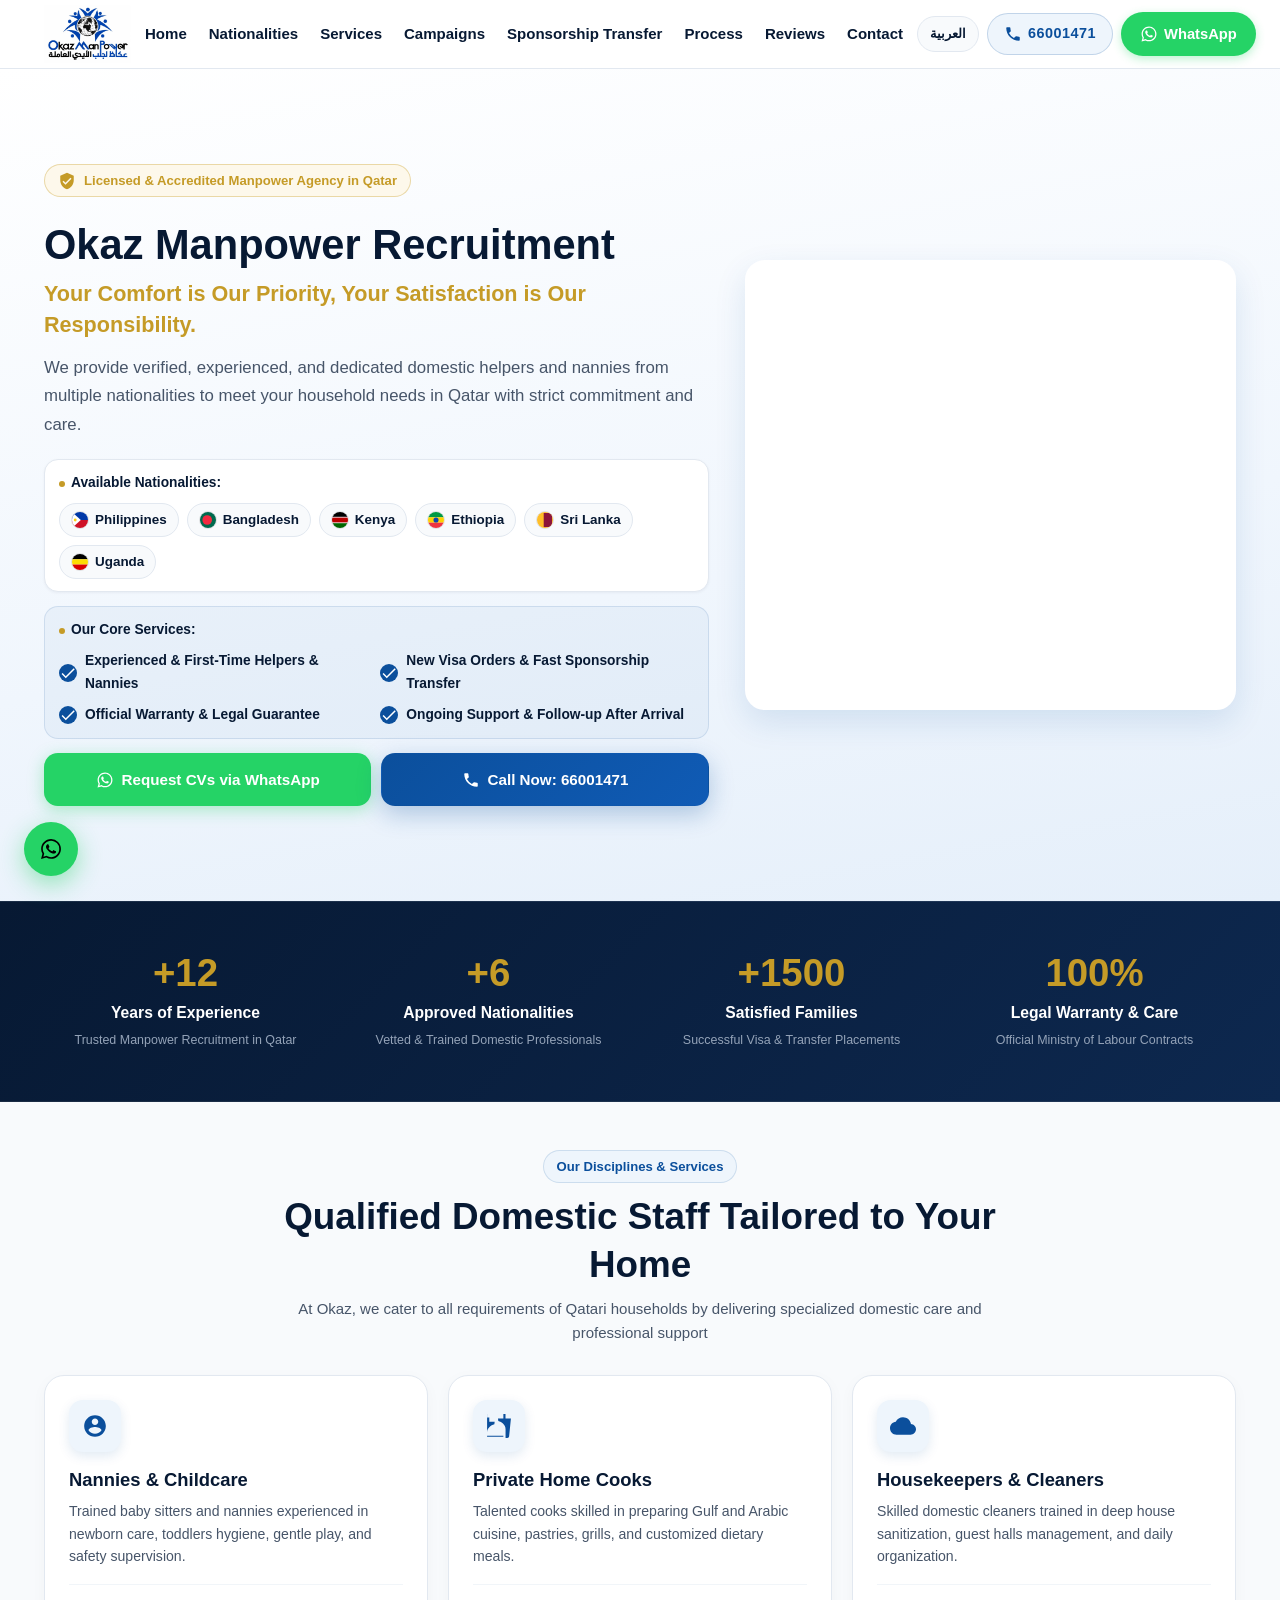
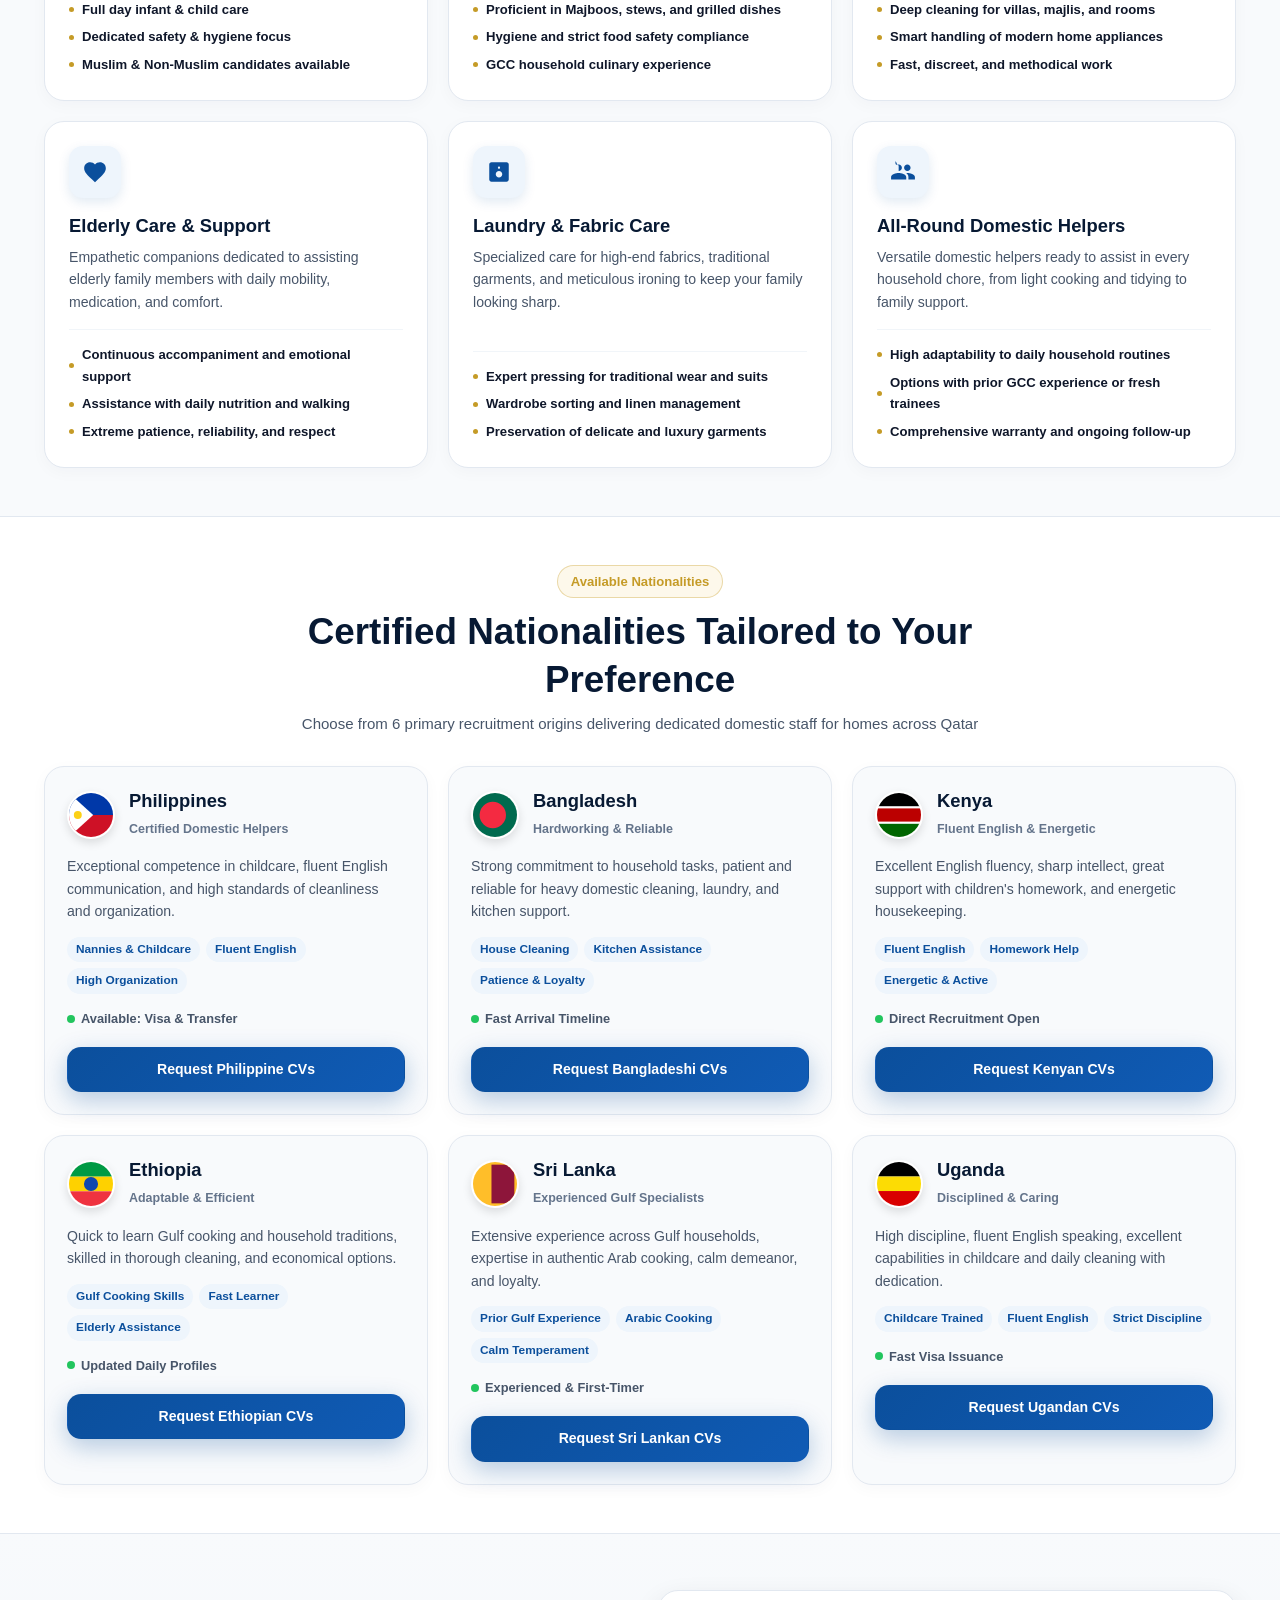
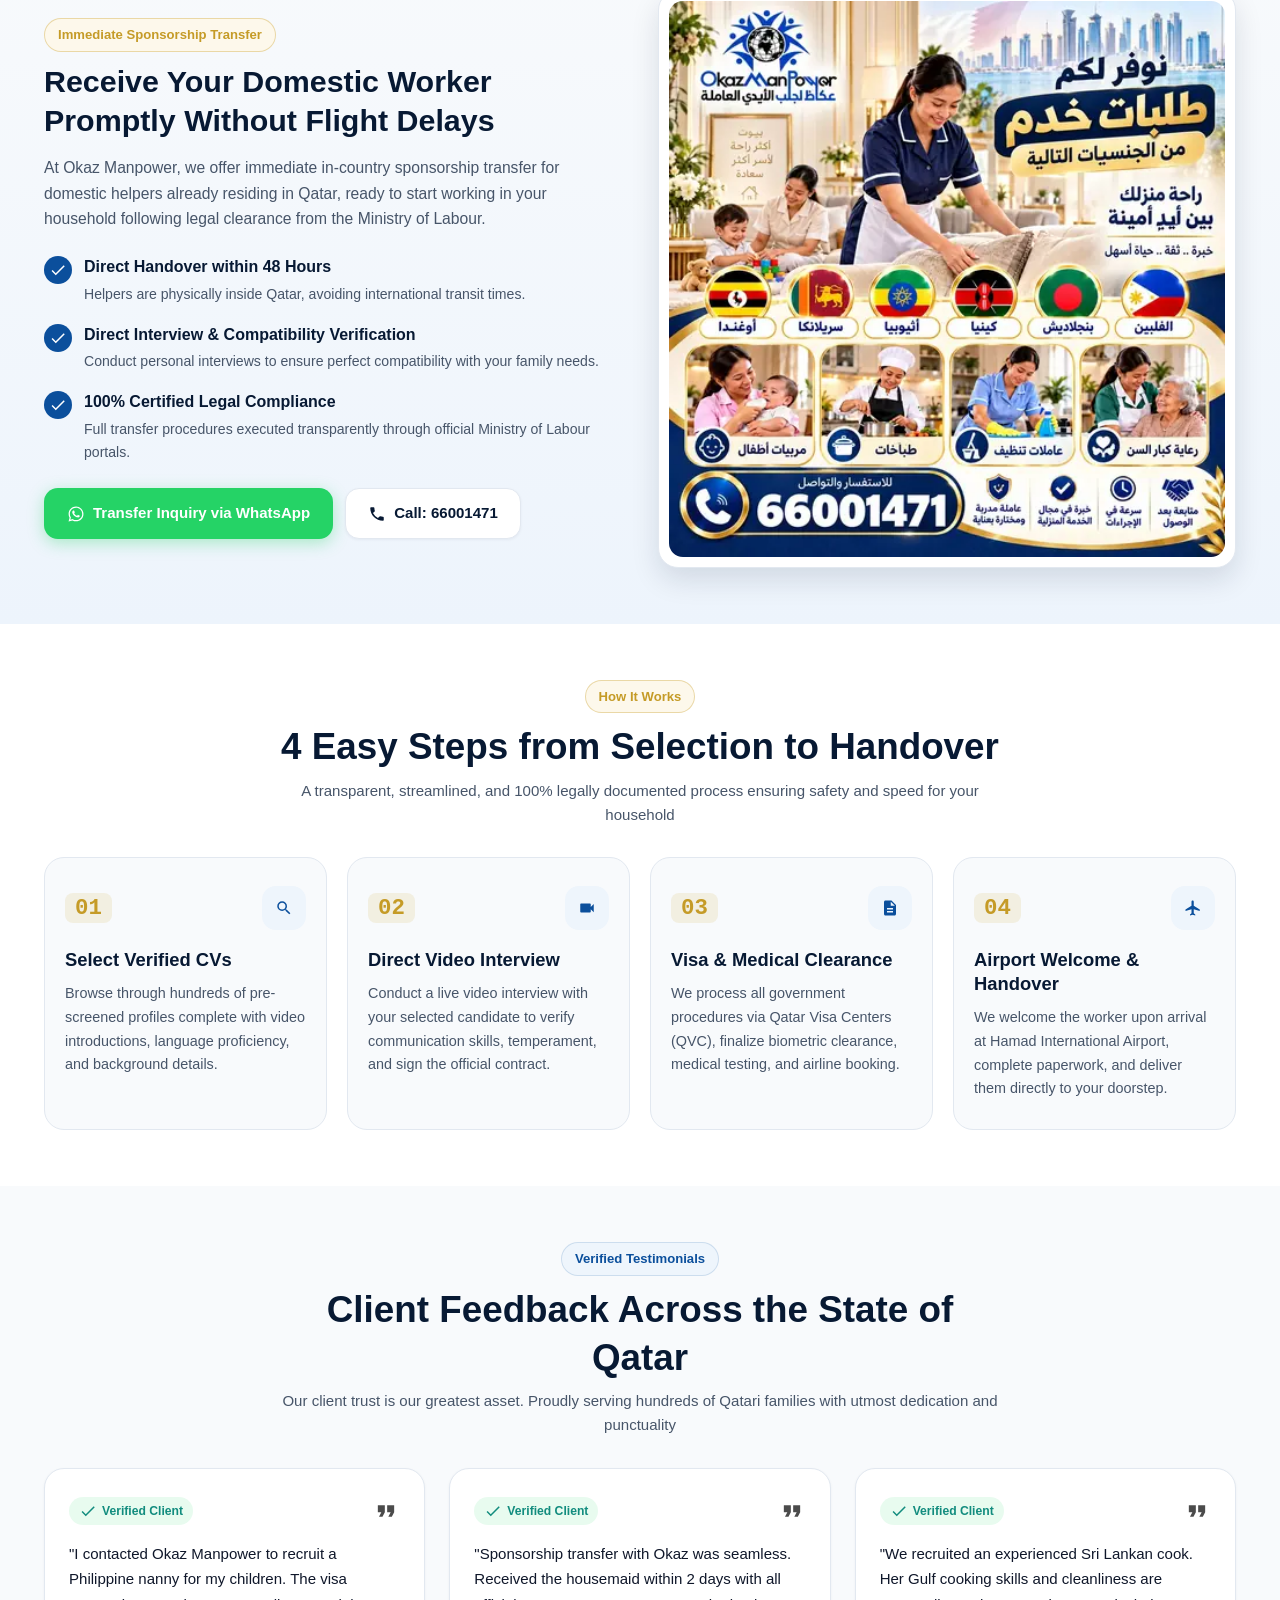
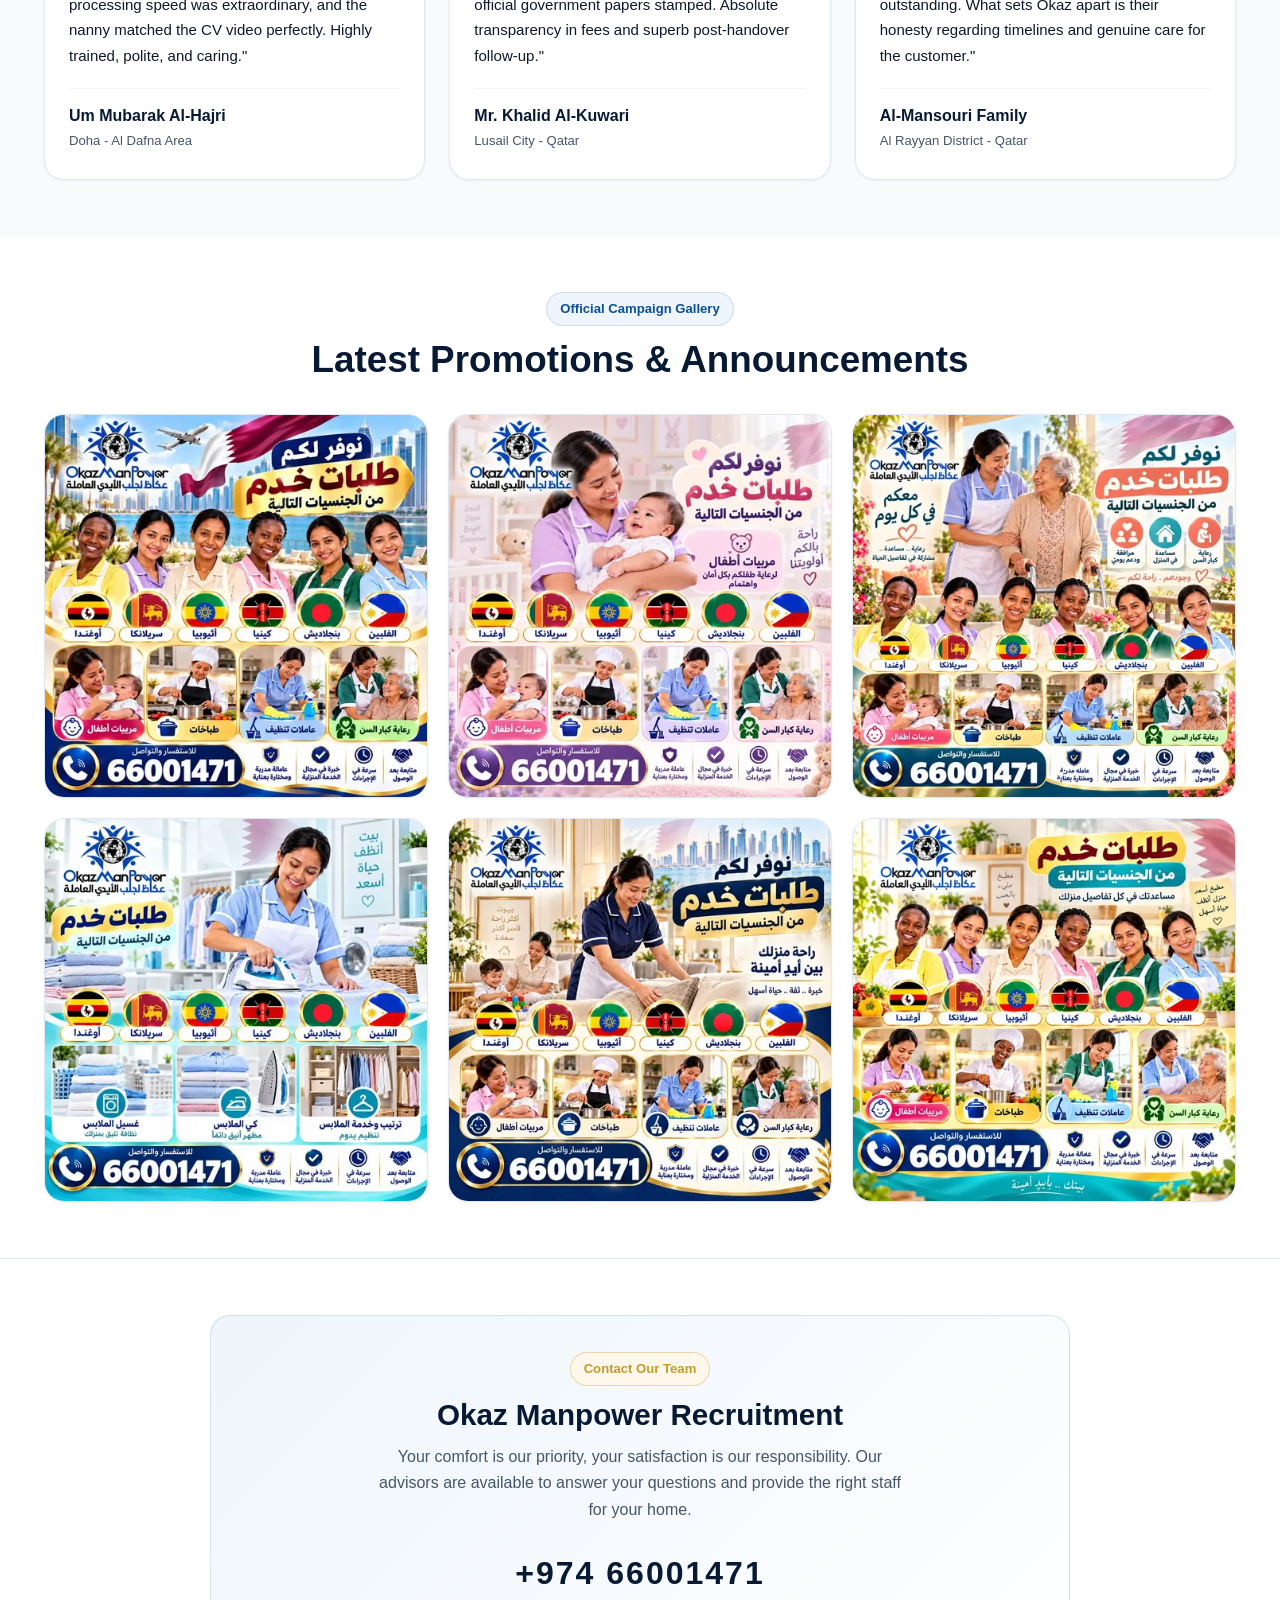
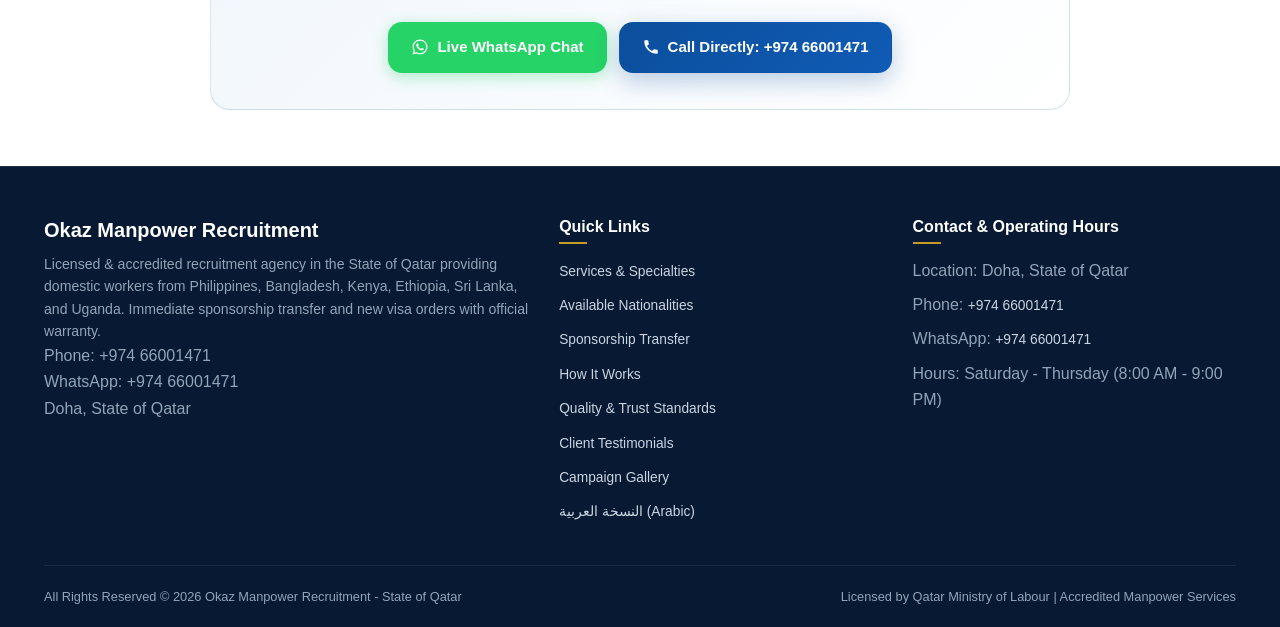
==== en.html @ 83002acf "9090" ====
<!DOCTYPE html>
<html lang="en" dir="ltr">
<head>
  <meta charset="UTF-8">
  <meta name="viewport" content="width=device-width, initial-scale=1.0">
  <title>Okaz Manpower Recruitment | Doha, Qatar</title>
  <meta name="description" content="Okaz Manpower Recruitment agency in Doha, Qatar. Providing certified housemaids, nannies, cooks, and cleaners from Philippines, Bangladesh, Kenya, Ethiopia, Sri Lanka, and Uganda. Fast recruitment & immediate sponsorship transfer with guarantee.">
  <meta name="keywords" content="Okaz Manpower, recruitment agency Qatar, housemaids Doha, nannies Qatar, sponsorship transfer maids, domestic workers Qatar, private cook Qatar">
  <meta name="author" content="Adel Mounir">
  <meta name="robots" content="index, follow">
  <link rel="canonical" href="https://okazmanpower.com/en.html">

  <!-- Preload Critical LCP Hero Image in Modern WebP -->
  <link rel="preload" as="image" href="photo/hero-banner-mobile.webp" media="(max-width: 640px)" type="image/webp">
  <link rel="preload" as="image" href="photo/hero-banner.webp" media="(min-width: 641px)" type="image/webp">

  <!-- Open Graph / Meta -->
  <meta property="og:type" content="business.business">
  <meta property="og:title" content="Okaz Manpower Recruitment | Doha, Qatar">
  <meta property="og:description" content="Okaz Manpower Recruitment — Your comfort is our priority, your satisfaction is our responsibility. Experienced nannies, maids, cooks, and cleaning staff with official guarantee.">
  <meta property="og:image" content="photo/logo.jpeg">
  <meta property="og:url" content="https://okazmanpower.com/en.html">
  <meta property="og:locale" content="en_US">

  <!-- Mobile Theme & Favicon -->
  <meta name="theme-color" content="#071933">
  <link rel="icon" type="image/webp" href="photo/logo.webp">

  <!-- Google Fonts: Cairo & Tajawal -->
  <link rel="preconnect" href="https://fonts.googleapis.com">
  <link rel="preconnect" href="https://fonts.gstatic.com" crossorigin>
  <link href="https://fonts.googleapis.com/css2?family=Cairo:wght@400;600;700;800;900&family=Tajawal:wght@400;500;700;800&display=swap" rel="stylesheet">

  <!-- Main Stylesheet -->
  <link rel="stylesheet" href="css/style.css">

  <!-- Structured Data JSON-LD -->
  <script type="application/ld+json">
  {
    "@context": "https://schema.org",
    "@type": "EmploymentAgency",
    "name": "Okaz Manpower Recruitment",
    "alternateName": "شركة عكاظ لجلب الأيدي العاملة",
    "image": "photo/logo.webp",
    "telephone": "+97466001471",
    "url": "https://okazmanpower.com/en.html",
    "address": {
      "@type": "PostalAddress",
      "addressLocality": "Doha",
      "addressCountry": "QA"
    },
    "geo": {
      "@type": "GeoCoordinates",
      "latitude": 25.2854,
      "longitude": 51.5310
    },
    "openingHoursSpecification": {
      "@type": "OpeningHoursSpecification",
      "dayOfWeek": ["Saturday", "Sunday", "Monday", "Tuesday", "Wednesday", "Thursday"],
      "opens": "08:00",
      "closes": "21:00"
    },
    "creator": {
      "@type": "Person",
      "name": "Adel Mounir",
      "email": "adel.mounir@60sec.shop",
      "telephone": "+201096888859"
    }
  }
  </script>
</head>
<body>

  <!-- Main Site Header -->
  <header class="site-header">
    <div class="container header-inner">
      <a href="en.html" class="site-brand" title="Okaz Manpower Recruitment">
        <img src="photo/logo.webp" alt="Okaz Manpower Recruitment Logo" class="brand-logo-img" width="160" height="48">
      </a>

      <!-- Desktop Navigation Menu -->
      <nav>
        <ul class="nav-menu">
          <li><a href="#home" class="nav-link">Home</a></li>
          <li><a href="#nationalities" class="nav-link">Nationalities</a></li>
          <li><a href="#services" class="nav-link">Services</a></li>
          <li><a href="#portfolio" class="nav-link">Campaigns</a></li>
          <li><a href="#transfer" class="nav-link">Sponsorship Transfer</a></li>
          <li><a href="#steps" class="nav-link">Process</a></li>
          <li><a href="#testimonials" class="nav-link">Reviews</a></li>
          <li><a href="#contact" class="nav-link">Contact</a></li>
        </ul>
      </nav>

      <!-- Header Action Buttons -->
      <div class="header-actions">
        <a href="index.html" class="lang-switch-btn" title="النسخة العربية">العربية</a>
        <a href="tel:+97466001471" class="btn btn-header-call">
          <svg class="svg-icon" viewBox="0 0 24 24"><path d="M20 15.5c-1.25 0-2.45-.2-3.57-.57a1.02 1.02 0 0 0-1.02.24l-2.2 2.2a15.045 15.045 0 0 1-6.59-6.59l2.2-2.21a.96.96 0 0 0 .25-1A11.36 11.36 0 0 1 8.5 4c0-.55-.45-1-1-1H4c-.55 0-1 .45-1 1 0 9.39 7.61 17 17 17 .55 0 1-.45 1-1v-3.5c0-.55-.45-1-1-1z"/></svg>
          <span>66001471</span>
        </a>
        <a href="https://wa.me/97466001471" target="_blank" rel="noopener noreferrer" class="btn btn-header-whatsapp">
          <svg class="svg-icon" viewBox="0 0 24 24"><path d="M19.05 4.91A9.816 9.816 0 0 0 12.04 2c-5.46 0-9.91 4.45-9.91 9.91 0 1.75.46 3.45 1.32 4.95L2.05 22l5.25-1.38c1.45.79 3.08 1.21 4.74 1.21 5.46 0 9.91-4.45 9.91-9.91 0-2.65-1.03-5.14-2.9-7.01zm-7.01 15.24c-1.48 0-2.93-.4-4.2-1.15l-.3-.18-3.12.82.83-3.04-.2-.31a8.19 8.19 0 0 1-1.26-4.38c0-4.54 3.7-8.24 8.24-8.24 2.2 0 4.27.86 5.82 2.42a8.18 8.18 0 0 1 2.41 5.83c.02 4.54-3.68 8.23-8.22 8.23zm4.52-6.16c-.25-.12-1.47-.72-1.69-.81-.23-.08-.39-.12-.56.12-.17.25-.64.81-.79.97-.14.17-.29.19-.54.06-.25-.12-1.05-.39-1.99-1.23-.74-.66-1.23-1.47-1.38-1.72-.14-.25-.02-.38.11-.51.11-.11.25-.29.37-.43.12-.14.17-.25.25-.41.08-.17.04-.31-.02-.43s-.56-1.34-.76-1.84c-.2-.48-.41-.42-.56-.43h-.48c-.17 0-.43.06-.66.31-.22.25-.86.84-.86 2.05 0 1.21.88 2.38 1.01 2.55.12.17 1.74 2.66 4.22 3.73.59.25 1.05.41 1.41.52.59.19 1.13.16 1.56.1.48-.07 1.47-.6 1.67-1.18.21-.58.21-1.07.15-1.18-.07-.1-.23-.17-.48-.29z"/></svg>
          <span>WhatsApp</span>
        </a>
        <button id="mobileMenuToggle" class="mobile-menu-toggle" aria-label="Open Menu">
          <svg class="svg-icon" viewBox="0 0 24 24"><path d="M3 18h18v-2H3v2zm0-5h18v-2H3v2zm0-7v2h18V6H3z"/></svg>
        </button>
      </div>
    </div>
  </header>

  <!-- Mobile Drawer -->
  <div id="mobileNavDrawer" class="mobile-nav-drawer">
    <div class="drawer-header">
      <img src="photo/logo.webp" alt="Okaz Manpower Logo" style="height: 44px; width: auto; object-fit: contain;">
      <button id="drawerCloseBtn" class="drawer-close-btn" aria-label="Close Menu">
        <svg class="svg-icon" viewBox="0 0 24 24"><path d="M19 6.41L17.59 5 12 10.59 6.41 5 5 6.41 10.59 12 5 17.59 6.41 19 12 13.41 17.59 19 19 17.59 13.41 12z"/></svg>
      </button>
    </div>
    <ul class="drawer-menu">
      <li><a href="#home" class="drawer-link">Home</a></li>
      <li><a href="#nationalities" class="drawer-link">Available Nationalities</a></li>
      <li><a href="#services" class="drawer-link">Services & Specialties</a></li>
      <li><a href="#portfolio" class="drawer-link">Campaign Gallery</a></li>
      <li><a href="#transfer" class="drawer-link">Immediate Sponsorship Transfer</a></li>
      <li><a href="#steps" class="drawer-link">Recruitment Steps</a></li>
      <li><a href="#testimonials" class="drawer-link">Client Reviews</a></li>
      <li><a href="#contact" class="drawer-link">Contact</a></li>
      <li><a href="index.html" class="drawer-link" style="color: var(--primary-blue); font-weight: 800;">النسخة العربية (Arabic)</a></li>
    </ul>
    <div class="drawer-actions">
      <a href="https://wa.me/97466001471" target="_blank" rel="noopener noreferrer" class="btn btn-whatsapp">
        <svg class="svg-icon" viewBox="0 0 24 24"><path d="M19.05 4.91A9.816 9.816 0 0 0 12.04 2c-5.46 0-9.91 4.45-9.91 9.91 0 1.75.46 3.45 1.32 4.95L2.05 22l5.25-1.38c1.45.79 3.08 1.21 4.74 1.21 5.46 0 9.91-4.45 9.91-9.91 0-2.65-1.03-5.14-2.9-7.01zm-7.01 15.24c-1.48 0-2.93-.4-4.2-1.15l-.3-.18-3.12.82.83-3.04-.2-.31a8.19 8.19 0 0 1-1.26-4.38c0-4.54 3.7-8.24 8.24-8.24 2.2 0 4.27.86 5.82 2.42a8.18 8.18 0 0 1 2.41 5.83c.02 4.54-3.68 8.23-8.22 8.23zm4.52-6.16c-.25-.12-1.47-.72-1.69-.81-.23-.08-.39-.12-.56.12-.17.25-.64.81-.79.97-.14.17-.29.19-.54.06-.25-.12-1.05-.39-1.99-1.23-.74-.66-1.23-1.47-1.38-1.72-.14-.25-.02-.38.11-.51.11-.11.25-.29.37-.43.12-.14.17-.25.25-.41.08-.17.04-.31-.02-.43s-.56-1.34-.76-1.84c-.2-.48-.41-.42-.56-.43h-.48c-.17 0-.43.06-.66.31-.22.25-.86.84-.86 2.05 0 1.21.88 2.38 1.01 2.55.12.17 1.74 2.66 4.22 3.73.59.25 1.05.41 1.41.52.59.19 1.13.16 1.56.1.48-.07 1.47-.6 1.67-1.18.21-.58.21-1.07.15-1.18-.07-.1-.23-.17-.48-.29z"/></svg>
        <span>WhatsApp Chat</span>
      </a>
      <a href="tel:+97466001471" class="btn btn-primary">
        <svg class="svg-icon" viewBox="0 0 24 24"><path d="M20 15.5c-1.25 0-2.45-.2-3.57-.57a1.02 1.02 0 0 0-1.02.24l-2.2 2.2a15.045 15.045 0 0 1-6.59-6.59l2.2-2.21a.96.96 0 0 0 .25-1A11.36 11.36 0 0 1 8.5 4c0-.55-.45-1-1-1H4c-.55 0-1 .45-1 1 0 9.39 7.61 17 17 17 .55 0 1-.45 1-1v-3.5c0-.55-.45-1-1-1z"/></svg>
        <span>Direct Call: 66001471</span>
      </a>
    </div>
  </div>
  <div id="drawerBackdrop" class="drawer-backdrop"></div>

  <!-- Hero Section -->
  <section id="home" class="hero-section">
    <div class="container">
      <div class="hero-grid">
        <div class="hero-content">
          <div class="hero-badge-wrap">
            <span class="section-badge gold-badge">
              <svg class="svg-icon" viewBox="0 0 24 24"><path d="M12 1L3 5v6c0 5.55 3.84 10.74 9 12 5.16-1.26 9-6.45 9-12V5l-9-4zm-2 16l-4-4 1.41-1.41L10 14.17l6.59-6.59L18 9l-8 8z"/></svg>
              Licensed & Accredited Manpower Agency in Qatar
            </span>
          </div>

          <h1 class="hero-title">Okaz Manpower Recruitment</h1>
          <div class="hero-slogan">Your Comfort is Our Priority, Your Satisfaction is Our Responsibility.</div>

          <p class="hero-description">
            We provide verified, experienced, and dedicated domestic helpers and nannies from multiple nationalities to meet your household needs in Qatar with strict commitment and care.
          </p>

          <!-- Nationalities Pills in Hero -->
          <div class="hero-nationalities-box">
            <div class="hero-subheading-tag">Available Nationalities:</div>
            <div class="hero-nationalities-pills">
              <span class="nat-pill">
                <span class="nat-flag-mini">
                  <svg viewBox="0 0 100 100" class="flag-svg"><rect width="100" height="50" fill="#0038A8"/><rect y="50" width="100" height="50" fill="#CE1126"/><polygon points="0,0 55,50 0,100" fill="#FFFFFF"/><circle cx="20" cy="50" r="9" fill="#FCD116"/></svg>
                </span>
                <span>Philippines</span>
              </span>
              <span class="nat-pill">
                <span class="nat-flag-mini">
                  <svg viewBox="0 0 100 100" class="flag-svg"><rect width="100" height="100" fill="#006A4E"/><circle cx="45" cy="50" r="30" fill="#F42A41"/></svg>
                </span>
                <span>Bangladesh</span>
              </span>
              <span class="nat-pill">
                <span class="nat-flag-mini">
                  <svg viewBox="0 0 100 100" class="flag-svg"><rect width="100" height="30" fill="#000000"/><rect y="35" width="100" height="30" fill="#BB0000"/><rect y="70" width="100" height="30" fill="#006600"/></svg>
                </span>
                <span>Kenya</span>
              </span>
              <span class="nat-pill">
                <span class="nat-flag-mini">
                  <svg viewBox="0 0 100 100" class="flag-svg"><rect width="100" height="33.3" fill="#009A44"/><rect y="33.3" width="100" height="33.3" fill="#FED100"/><rect y="66.6" width="100" height="33.4" fill="#EF3340"/><circle cx="50" cy="50" r="16" fill="#0F47AF"/></svg>
                </span>
                <span>Ethiopia</span>
              </span>
              <span class="nat-pill">
                <span class="nat-flag-mini">
                  <svg viewBox="0 0 100 100" class="flag-svg"><rect width="100" height="100" fill="#FFBE29"/><rect x="42" y="6" width="52" height="88" fill="#8D153A"/></svg>
                </span>
                <span>Sri Lanka</span>
              </span>
              <span class="nat-pill">
                <span class="nat-flag-mini">
                  <svg viewBox="0 0 100 100" class="flag-svg"><rect width="100" height="33" fill="#000000"/><rect y="33" width="100" height="33" fill="#FCDC04"/><rect y="66" width="100" height="34" fill="#D90000"/></svg>
                </span>
                <span>Uganda</span>
              </span>
            </div>
          </div>

          <!-- Services Highlights in Hero -->
          <div class="hero-services-block">
            <div class="hero-subheading-tag">Our Core Services:</div>
            <div class="hero-services-grid">
              <div class="hero-service-item">
                <span class="service-check-icon">
                  <svg class="svg-icon" viewBox="0 0 24 24"><path d="M9 16.17L4.83 12l-1.42 1.41L9 19 21 7l-1.41-1.41z"/></svg>
                </span>
                <span>Experienced & First-Time Helpers & Nannies</span>
              </div>
              <div class="hero-service-item">
                <span class="service-check-icon">
                  <svg class="svg-icon" viewBox="0 0 24 24"><path d="M9 16.17L4.83 12l-1.42 1.41L9 19 21 7l-1.41-1.41z"/></svg>
                </span>
                <span>New Visa Orders & Fast Sponsorship Transfer</span>
              </div>
              <div class="hero-service-item">
                <span class="service-check-icon">
                  <svg class="svg-icon" viewBox="0 0 24 24"><path d="M9 16.17L4.83 12l-1.42 1.41L9 19 21 7l-1.41-1.41z"/></svg>
                </span>
                <span>Official Warranty & Legal Guarantee</span>
              </div>
              <div class="hero-service-item">
                <span class="service-check-icon">
                  <svg class="svg-icon" viewBox="0 0 24 24"><path d="M9 16.17L4.83 12l-1.42 1.41L9 19 21 7l-1.41-1.41z"/></svg>
                </span>
                <span>Ongoing Support & Follow-up After Arrival</span>
              </div>
            </div>
          </div>

          <!-- Action Buttons - Prominent & Visible Above The Fold -->
          <div class="hero-cta-group">
            <a href="https://wa.me/97466001471" target="_blank" rel="noopener noreferrer" class="btn btn-whatsapp hero-main-btn">
              <svg class="svg-icon" viewBox="0 0 24 24"><path d="M19.05 4.91A9.816 9.816 0 0 0 12.04 2c-5.46 0-9.91 4.45-9.91 9.91 0 1.75.46 3.45 1.32 4.95L2.05 22l5.25-1.38c1.45.79 3.08 1.21 4.74 1.21 5.46 0 9.91-4.45 9.91-9.91 0-2.65-1.03-5.14-2.9-7.01zm-7.01 15.24c-1.48 0-2.93-.4-4.2-1.15l-.3-.18-3.12.82.83-3.04-.2-.31a8.19 8.19 0 0 1-1.26-4.38c0-4.54 3.7-8.24 8.24-8.24 2.2 0 4.27.86 5.82 2.42a8.18 8.18 0 0 1 2.41 5.83c.02 4.54-3.68 8.23-8.22 8.23zm4.52-6.16c-.25-.12-1.47-.72-1.69-.81-.23-.08-.39-.12-.56.12-.17.25-.64.81-.79.97-.14.17-.29.19-.54.06-.25-.12-1.05-.39-1.99-1.23-.74-.66-1.23-1.47-1.38-1.72-.14-.25-.02-.38.11-.51.11-.11.25-.29.37-.43.12-.14.17-.25.25-.41.08-.17.04-.31-.02-.43s-.56-1.34-.76-1.84c-.2-.48-.41-.42-.56-.43h-.48c-.17 0-.43.06-.66.31-.22.25-.86.84-.86 2.05 0 1.21.88 2.38 1.01 2.55.12.17 1.74 2.66 4.22 3.73.59.25 1.05.41 1.41.52.59.19 1.13.16 1.56.1.48-.07 1.47-.6 1.67-1.18.21-.58.21-1.07.15-1.18-.07-.1-.23-.17-.48-.29z"/></svg>
              <span>Request CVs via WhatsApp</span>
            </a>
            <a href="tel:+97466001471" class="btn btn-primary hero-main-btn">
              <svg class="svg-icon" viewBox="0 0 24 24"><path d="M20 15.5c-1.25 0-2.45-.2-3.57-.57a1.02 1.02 0 0 0-1.02.24l-2.2 2.2a15.045 15.045 0 0 1-6.59-6.59l2.2-2.21a.96.96 0 0 0 .25-1A11.36 11.36 0 0 1 8.5 4c0-.55-.45-1-1-1H4c-.55 0-1 .45-1 1 0 9.39 7.61 17 17 17 .55 0 1-.45 1-1v-3.5c0-.55-.45-1-1-1z"/></svg>
              <span>Call Now: 66001471</span>
            </a>
          </div>
        </div>

        <!-- Hero Visual Poster Card - 100% Clear & Unobscured -->
        <div class="hero-visual">
          <div class="hero-visual-card">
            <picture>
              <source media="(max-width: 640px)" srcset="photo/hero-banner-mobile.webp" type="image/webp">
              <source srcset="photo/hero-banner.webp" type="image/webp">
              <img src="photo/hero-banner.webp" alt="Okaz Manpower Recruitment Official Banner" class="hero-main-banner-img" width="480" height="480" fetchpriority="high" decoding="async">
            </picture>
          </div>
        </div>
      </div>
    </div>
  </section>

  <!-- Key Authority & Trust Stats Bar -->
  <section class="stats-counter-section">
    <div class="container">
      <div class="stats-grid">
        <div class="stat-card">
          <div class="stat-number">+12</div>
          <div class="stat-label">Years of Experience</div>
          <div class="stat-sub">Trusted Manpower Recruitment in Qatar</div>
        </div>
        <div class="stat-card">
          <div class="stat-number">+6</div>
          <div class="stat-label">Approved Nationalities</div>
          <div class="stat-sub">Vetted & Trained Domestic Professionals</div>
        </div>
        <div class="stat-card">
          <div class="stat-number">+1500</div>
          <div class="stat-label">Satisfied Families</div>
          <div class="stat-sub">Successful Visa & Transfer Placements</div>
        </div>
        <div class="stat-card">
          <div class="stat-number">100%</div>
          <div class="stat-label">Legal Warranty & Care</div>
          <div class="stat-sub">Official Ministry of Labour Contracts</div>
        </div>
      </div>
    </div>
  </section>

  <!-- Services Grid -->
  <section id="services" class="section-padding services-section">
    <div class="container">
      <div class="section-header">
        <span class="section-badge">
          Our Disciplines & Services
        </span>
        <h2>Qualified Domestic Staff Tailored to Your Home</h2>
        <p>At Okaz, we cater to all requirements of Qatari households by delivering specialized domestic care and professional support</p>
      </div>

      <div class="services-grid">
        <div class="service-card">
          <div class="service-icon-wrap">
            <svg class="service-icon" viewBox="0 0 24 24"><path d="M12 2C6.48 2 2 6.48 2 12s4.48 10 10 10 10-4.48 10-10S17.52 2 12 2zm0 3c1.66 0 3 1.34 3 3s-1.34 3-3 3-3-1.34-3-3 1.34-3 3-3zm0 14.2c-2.5 0-4.71-1.28-6-3.22.03-1.99 4-3.08 6-3.08 1.99 0 5.97 1.09 6 3.08-1.29 1.94-3.5 3.22-6 3.22z"/></svg>
          </div>
          <h3>Nannies & Childcare</h3>
          <p>Trained baby sitters and nannies experienced in newborn care, toddlers hygiene, gentle play, and safety supervision.</p>
          <ul class="service-features-list">
            <li>Full day infant & child care</li>
            <li>Dedicated safety & hygiene focus</li>
            <li>Muslim & Non-Muslim candidates available</li>
          </ul>
        </div>

        <div class="service-card">
          <div class="service-icon-wrap">
            <svg class="service-icon" viewBox="0 0 24 24"><path d="M18.06 22.99h1.66c.84 0 1.53-.64 1.63-1.48L23 5.05h-5V1h-1.97v4.05h-4.97l.3 2.34c1.71.47 3.31 1.32 4.27 2.26 1.44 1.42 2.43 2.89 2.43 5.29v8.05zM1 21.99V21h15.03v1h-15.03zM1 18.01c0-2.4 1-3.87 2.44-5.29.96-.94 2.56-1.79 4.27-2.26l.3-2.34H3.04V4.07H1.07V1H1v17.01z"/></svg>
          </div>
          <h3>Private Home Cooks</h3>
          <p>Talented cooks skilled in preparing Gulf and Arabic cuisine, pastries, grills, and customized dietary meals.</p>
          <ul class="service-features-list">
            <li>Proficient in Majboos, stews, and grilled dishes</li>
            <li>Hygiene and strict food safety compliance</li>
            <li>GCC household culinary experience</li>
          </ul>
        </div>

        <div class="service-card">
          <div class="service-icon-wrap">
            <svg class="service-icon" viewBox="0 0 24 24"><path d="M19.36 10.04C18.67 6.59 15.64 4 12 4 9.11 4 6.6 5.64 5.35 8.04 2.34 8.36 0 10.91 0 14c0 3.31 2.69 6 6 6h13c2.76 0 5-2.24 5-5 0-2.64-2.05-4.78-4.64-4.96z"/></svg>
          </div>
          <h3>Housekeepers & Cleaners</h3>
          <p>Skilled domestic cleaners trained in deep house sanitization, guest halls management, and daily organization.</p>
          <ul class="service-features-list">
            <li>Deep cleaning for villas, majlis, and rooms</li>
            <li>Smart handling of modern home appliances</li>
            <li>Fast, discreet, and methodical work</li>
          </ul>
        </div>

        <div class="service-card">
          <div class="service-icon-wrap">
            <svg class="service-icon" viewBox="0 0 24 24"><path d="M12 21.35l-1.45-1.32C5.4 15.36 2 12.28 2 8.5 2 5.42 4.42 3 7.5 3c1.74 0 3.41.81 4.5 2.09C13.09 3.81 14.76 3 16.5 3 19.58 3 22 5.42 22 8.5c0 3.78-3.4 6.86-8.55 11.54L12 21.35z"/></svg>
          </div>
          <h3>Elderly Care & Support</h3>
          <p>Empathetic companions dedicated to assisting elderly family members with daily mobility, medication, and comfort.</p>
          <ul class="service-features-list">
            <li>Continuous accompaniment and emotional support</li>
            <li>Assistance with daily nutrition and walking</li>
            <li>Extreme patience, reliability, and respect</li>
          </ul>
        </div>

        <div class="service-card">
          <div class="service-icon-wrap">
            <svg class="service-icon" viewBox="0 0 24 24"><path d="M19 3H5c-1.1 0-2 .9-2 2v14c0 1.1.9 2 2 2h14c1.1 0 2-.9 2-2V5c0-1.1-.9-2-2-2zm-7 14c-1.66 0-3-1.34-3-3s1.34-3 3-3 3 1.34 3 3-1.34 3-3 3zm0-8c-.55 0-1-.45-1-1s.45-1 1-1 1 .45 1 1-.45 1-1 1z"/></svg>
          </div>
          <h3>Laundry & Fabric Care</h3>
          <p>Specialized care for high-end fabrics, traditional garments, and meticulous ironing to keep your family looking sharp.</p>
          <ul class="service-features-list">
            <li>Expert pressing for traditional wear and suits</li>
            <li>Wardrobe sorting and linen management</li>
            <li>Preservation of delicate and luxury garments</li>
          </ul>
        </div>

        <div class="service-card">
          <div class="service-icon-wrap">
            <svg class="service-icon" viewBox="0 0 24 24"><path d="M16 11c1.66 0 2.99-1.34 2.99-3S17.66 5 16 5c-1.66 0-3 1.34-3 3s1.34 3 3 3zm-8 0c1.66 0 2.99-1.34 2.99-3S9.66 5 8 5C6.34 5 5 6.34 5 3s1.34 3 3 3zm0 2c-2.33 0-7 1.17-7 3.5V19h14v-2.5c0-2.33-4.67-3.5-7-3.5zm8 0c-.29 0-.62.02-.97.05 1.16.84 1.97 1.97 1.97 3.45V19h6v-2.5c0-2.33-4.67-3.5-7-3.5z"/></svg>
          </div>
          <h3>All-Round Domestic Helpers</h3>
          <p>Versatile domestic helpers ready to assist in every household chore, from light cooking and tidying to family support.</p>
          <ul class="service-features-list">
            <li>High adaptability to daily household routines</li>
            <li>Options with prior GCC experience or fresh trainees</li>
            <li>Comprehensive warranty and ongoing follow-up</li>
          </ul>
        </div>
      </div>
    </div>
  </section>

  <!-- Nationalities Showcase Section -->
  <section id="nationalities" class="section-padding nationalities-section">
    <div class="container">
      <div class="section-header">
        <span class="section-badge gold-badge">
          Available Nationalities
        </span>
        <h2>Certified Nationalities Tailored to Your Preference</h2>
        <p>Choose from 6 primary recruitment origins delivering dedicated domestic staff for homes across Qatar</p>
      </div>

      <div class="nationalities-grid">
        <!-- Philippines -->
        <div class="nationality-card">
          <div class="nat-card-top">
            <div class="nat-flag-circle">
              <svg viewBox="0 0 100 100" class="flag-svg"><rect width="100" height="50" fill="#0038A8"/><rect y="50" width="100" height="50" fill="#CE1126"/><polygon points="0,0 55,50 0,100" fill="#FFFFFF"/><circle cx="20" cy="50" r="9" fill="#FCD116"/></svg>
            </div>
            <div class="nat-title-wrap">
              <h3>Philippines</h3>
              <span class="nat-subtitle">Certified Domestic Helpers</span>
            </div>
          </div>
          <div class="nat-card-body">
            <p>Exceptional competence in childcare, fluent English communication, and high standards of cleanliness and organization.</p>
            <div class="nat-meta-tags">
              <span class="nat-spec-tag">Nannies & Childcare</span>
              <span class="nat-spec-tag">Fluent English</span>
              <span class="nat-spec-tag">High Organization</span>
            </div>
            <div class="nat-status-row">
              <span class="nat-status-dot available"></span>
              <span>Available: Visa & Transfer</span>
            </div>
          </div>
          <a href="https://wa.me/97466001471?text=Hello%20Okaz%20Manpower,%20I%20would%20like%20to%20request%20available%20CVs%20for%20Philippine%20domestic%20workers." target="_blank" rel="noopener noreferrer" class="btn btn-primary nat-card-action">
            Request Philippine CVs
          </a>
        </div>

        <!-- Bangladesh -->
        <div class="nationality-card">
          <div class="nat-card-top">
            <div class="nat-flag-circle">
              <svg viewBox="0 0 100 100" class="flag-svg"><rect width="100" height="100" fill="#006A4E"/><circle cx="45" cy="50" r="30" fill="#F42A41"/></svg>
            </div>
            <div class="nat-title-wrap">
              <h3>Bangladesh</h3>
              <span class="nat-subtitle">Hardworking & Reliable</span>
            </div>
          </div>
          <div class="nat-card-body">
            <p>Strong commitment to household tasks, patient and reliable for heavy domestic cleaning, laundry, and kitchen support.</p>
            <div class="nat-meta-tags">
              <span class="nat-spec-tag">House Cleaning</span>
              <span class="nat-spec-tag">Kitchen Assistance</span>
              <span class="nat-spec-tag">Patience & Loyalty</span>
            </div>
            <div class="nat-status-row">
              <span class="nat-status-dot available"></span>
              <span>Fast Arrival Timeline</span>
            </div>
          </div>
          <a href="https://wa.me/97466001471?text=Hello%20Okaz%20Manpower,%20I%20would%20like%20to%20request%20available%20CVs%20for%20Bangladeshi%20domestic%20workers." target="_blank" rel="noopener noreferrer" class="btn btn-primary nat-card-action">
            Request Bangladeshi CVs
          </a>
        </div>

        <!-- Kenya -->
        <div class="nationality-card">
          <div class="nat-card-top">
            <div class="nat-flag-circle">
              <svg viewBox="0 0 100 100" class="flag-svg"><rect width="100" height="30" fill="#000000"/><rect y="35" width="100" height="30" fill="#BB0000"/><rect y="70" width="100" height="30" fill="#006600"/></svg>
            </div>
            <div class="nat-title-wrap">
              <h3>Kenya</h3>
              <span class="nat-subtitle">Fluent English & Energetic</span>
            </div>
          </div>
          <div class="nat-card-body">
            <p>Excellent English fluency, sharp intellect, great support with children's homework, and energetic housekeeping.</p>
            <div class="nat-meta-tags">
              <span class="nat-spec-tag">Fluent English</span>
              <span class="nat-spec-tag">Homework Help</span>
              <span class="nat-spec-tag">Energetic & Active</span>
            </div>
            <div class="nat-status-row">
              <span class="nat-status-dot available"></span>
              <span>Direct Recruitment Open</span>
            </div>
          </div>
          <a href="https://wa.me/97466001471?text=Hello%20Okaz%20Manpower,%20I%20would%20like%20to%20request%20available%20CVs%20for%20Kenyan%20domestic%20workers." target="_blank" rel="noopener noreferrer" class="btn btn-primary nat-card-action">
            Request Kenyan CVs
          </a>
        </div>

        <!-- Ethiopia -->
        <div class="nationality-card">
          <div class="nat-card-top">
            <div class="nat-flag-circle">
              <svg viewBox="0 0 100 100" class="flag-svg"><rect width="100" height="33.3" fill="#009A44"/><rect y="33.3" width="100" height="33.3" fill="#FED100"/><rect y="66.6" width="100" height="33.4" fill="#EF3340"/><circle cx="50" cy="50" r="16" fill="#0F47AF"/></svg>
            </div>
            <div class="nat-title-wrap">
              <h3>Ethiopia</h3>
              <span class="nat-subtitle">Adaptable & Efficient</span>
            </div>
          </div>
          <div class="nat-card-body">
            <p>Quick to learn Gulf cooking and household traditions, skilled in thorough cleaning, and economical options.</p>
            <div class="nat-meta-tags">
              <span class="nat-spec-tag">Gulf Cooking Skills</span>
              <span class="nat-spec-tag">Fast Learner</span>
              <span class="nat-spec-tag">Elderly Assistance</span>
            </div>
            <div class="nat-status-row">
              <span class="nat-status-dot available"></span>
              <span>Updated Daily Profiles</span>
            </div>
          </div>
          <a href="https://wa.me/97466001471?text=Hello%20Okaz%20Manpower,%20I%20would%20like%20to%20request%20available%20CVs%20for%20Ethiopian%20domestic%20workers." target="_blank" rel="noopener noreferrer" class="btn btn-primary nat-card-action">
            Request Ethiopian CVs
          </a>
        </div>

        <!-- Sri Lanka -->
        <div class="nationality-card">
          <div class="nat-card-top">
            <div class="nat-flag-circle">
              <svg viewBox="0 0 100 100" class="flag-svg"><rect width="100" height="100" fill="#FFBE29"/><rect x="42" y="6" width="52" height="88" fill="#8D153A"/></svg>
            </div>
            <div class="nat-title-wrap">
              <h3>Sri Lanka</h3>
              <span class="nat-subtitle">Experienced Gulf Specialists</span>
            </div>
          </div>
          <div class="nat-card-body">
            <p>Extensive experience across Gulf households, expertise in authentic Arab cooking, calm demeanor, and loyalty.</p>
            <div class="nat-meta-tags">
              <span class="nat-spec-tag">Prior Gulf Experience</span>
              <span class="nat-spec-tag">Arabic Cooking</span>
              <span class="nat-spec-tag">Calm Temperament</span>
            </div>
            <div class="nat-status-row">
              <span class="nat-status-dot available"></span>
              <span>Experienced & First-Timer</span>
            </div>
          </div>
          <a href="https://wa.me/97466001471?text=Hello%20Okaz%20Manpower,%20I%20would%20like%20to%20request%20available%20CVs%20for%20Sri%20Lankan%20domestic%20workers." target="_blank" rel="noopener noreferrer" class="btn btn-primary nat-card-action">
            Request Sri Lankan CVs
          </a>
        </div>

        <!-- Uganda -->
        <div class="nationality-card">
          <div class="nat-card-top">
            <div class="nat-flag-circle">
              <svg viewBox="0 0 100 100" class="flag-svg"><rect width="100" height="33" fill="#000000"/><rect y="33" width="100" height="33" fill="#FCDC04"/><rect y="66" width="100" height="34" fill="#D90000"/></svg>
            </div>
            <div class="nat-title-wrap">
              <h3>Uganda</h3>
              <span class="nat-subtitle">Disciplined & Caring</span>
            </div>
          </div>
          <div class="nat-card-body">
            <p>High discipline, fluent English speaking, excellent capabilities in childcare and daily cleaning with dedication.</p>
            <div class="nat-meta-tags">
              <span class="nat-spec-tag">Childcare Trained</span>
              <span class="nat-spec-tag">Fluent English</span>
              <span class="nat-spec-tag">Strict Discipline</span>
            </div>
            <div class="nat-status-row">
              <span class="nat-status-dot available"></span>
              <span>Fast Visa Issuance</span>
            </div>
          </div>
          <a href="https://wa.me/97466001471?text=Hello%20Okaz%20Manpower,%20I%20would%20like%20to%20request%20available%20CVs%20for%20Ugandan%20domestic%20workers." target="_blank" rel="noopener noreferrer" class="btn btn-primary nat-card-action">
            Request Ugandan CVs
          </a>
        </div>
      </div>
    </div>
  </section>

  <!-- Sponsorship Transfer Section -->
  <section id="transfer" class="section-padding transfer-section">
    <div class="container">
      <div class="transfer-grid">
        <div class="transfer-content">
          <span class="section-badge gold-badge">
            Immediate Sponsorship Transfer
          </span>
          <h2>Receive Your Domestic Worker Promptly Without Flight Delays</h2>
          <p>
            At Okaz Manpower, we offer immediate in-country sponsorship transfer for domestic helpers already residing in Qatar, ready to start working in your household following legal clearance from the Ministry of Labour.
          </p>

          <div class="transfer-benefits-list">
            <div class="transfer-benefit-item">
              <span class="benefit-check">
                <svg class="svg-icon" viewBox="0 0 24 24"><path d="M9 16.17L4.83 12l-1.42 1.41L9 19 21 7l-1.41-1.41z"/></svg>
              </span>
              <div>
                <strong>Direct Handover within 48 Hours</strong>
                <div>Helpers are physically inside Qatar, avoiding international transit times.</div>
              </div>
            </div>

            <div class="transfer-benefit-item">
              <span class="benefit-check">
                <svg class="svg-icon" viewBox="0 0 24 24"><path d="M9 16.17L4.83 12l-1.42 1.41L9 19 21 7l-1.41-1.41z"/></svg>
              </span>
              <div>
                <strong>Direct Interview & Compatibility Verification</strong>
                <div>Conduct personal interviews to ensure perfect compatibility with your family needs.</div>
              </div>
            </div>

            <div class="transfer-benefit-item">
              <span class="benefit-check">
                <svg class="svg-icon" viewBox="0 0 24 24"><path d="M9 16.17L4.83 12l-1.42 1.41L9 19 21 7l-1.41-1.41z"/></svg>
              </span>
              <div>
                <strong>100% Certified Legal Compliance</strong>
                <div>Full transfer procedures executed transparently through official Ministry of Labour portals.</div>
              </div>
            </div>
          </div>

          <div class="transfer-cta-row">
            <a href="https://wa.me/97466001471?text=Hello%20Okaz,%20I%20am%20interested%20in%20immediate%20sponsorship%20transfer%20candidates%20in%20Qatar." target="_blank" rel="noopener noreferrer" class="btn btn-whatsapp">
              <svg class="svg-icon" viewBox="0 0 24 24"><path d="M19.05 4.91A9.816 9.816 0 0 0 12.04 2c-5.46 0-9.91 4.45-9.91 9.91 0 1.75.46 3.45 1.32 4.95L2.05 22l5.25-1.38c1.45.79 3.08 1.21 4.74 1.21 5.46 0 9.91-4.45 9.91-9.91 0-2.65-1.03-5.14-2.9-7.01zm-7.01 15.24c-1.48 0-2.93-.4-4.2-1.15l-.3-.18-3.12.82.83-3.04-.2-.31a8.19 8.19 0 0 1-1.26-4.38c0-4.54 3.7-8.24 8.24-8.24 2.2 0 4.27.86 5.82 2.42a8.18 8.18 0 0 1 2.41 5.83c.02 4.54-3.68 8.23-8.22 8.23zm4.52-6.16c-.25-.12-1.47-.72-1.69-.81-.23-.08-.39-.12-.56.12-.17.25-.64.81-.79.97-.14.17-.29.19-.54.06-.25-.12-1.05-.39-1.99-1.23-.74-.66-1.23-1.47-1.38-1.72-.14-.25-.02-.38.11-.51.11-.11.25-.29.37-.43.12-.14.17-.25.25-.41.08-.17.04-.31-.02-.43s-.56-1.34-.76-1.84c-.2-.48-.41-.42-.56-.43h-.48c-.17 0-.43.06-.66.31-.22.25-.86.84-.86 2.05 0 1.21.88 2.38 1.01 2.55.12.17 1.74 2.66 4.22 3.73.59.25 1.05.41 1.41.52.59.19 1.13.16 1.56.1.48-.07 1.47-.6 1.67-1.18.21-.58.21-1.07.15-1.18-.07-.1-.23-.17-.48-.29z"/></svg>
              <span>Transfer Inquiry via WhatsApp</span>
            </a>
            <a href="tel:+97466001471" class="btn btn-secondary">
              <svg class="svg-icon" viewBox="0 0 24 24"><path d="M20 15.5c-1.25 0-2.45-.2-3.57-.57a1.02 1.02 0 0 0-1.02.24l-2.2 2.2a15.045 15.045 0 0 1-6.59-6.59l2.2-2.21a.96.96 0 0 0 .25-1A11.36 11.36 0 0 1 8.5 4c0-.55-.45-1-1-1H4c-.55 0-1 .45-1 1 0 9.39 7.61 17 17 17 .55 0 1-.45 1-1v-3.5c0-.55-.45-1-1-1z"/></svg>
              <span>Call: 66001471</span>
            </a>
          </div>
        </div>

        <div class="transfer-visual">
          <div class="transfer-visual-box">
            <img src="photo/poster-comfort-thumb.webp" data-full="photo/poster-comfort.webp" alt="Your Home in Safe Hands - Okaz" class="transfer-preview-img" width="480" height="480" loading="lazy" decoding="async">
          </div>
        </div>
      </div>
    </div>
  </section>

  <!-- Section: Recruitment Steps Roadmap -->
  <section id="steps" class="section-padding steps-section">
    <div class="container">
      <div class="section-header">
        <span class="section-badge gold-badge">
          How It Works
        </span>
        <h2>4 Easy Steps from Selection to Handover</h2>
        <p>A transparent, streamlined, and 100% legally documented process ensuring safety and speed for your household</p>
      </div>

      <div class="steps-grid">
        <div class="step-card">
          <div class="step-card-header">
            <span class="step-number">01</span>
            <div class="step-icon-wrap">
              <svg class="svg-icon" viewBox="0 0 24 24"><path d="M15.5 14h-.79l-.28-.27A6.471 6.471 0 0 0 16 9.5 6.5 6.5 0 1 0 9.5 16c1.61 0 3.09-.59 4.23-1.57l.27.28v.79l5 4.99L20.49 19l-4.99-5zm-6 0C7.01 14 5 11.99 5 9.5S7.01 5 9.5 5 14 7.01 14 9.5 11.99 14 9.5 14z"/></svg>
            </div>
          </div>
          <h3>Select Verified CVs</h3>
          <p>Browse through hundreds of pre-screened profiles complete with video introductions, language proficiency, and background details.</p>
        </div>

        <div class="step-card">
          <div class="step-card-header">
            <span class="step-number">02</span>
            <div class="step-icon-wrap">
              <svg class="svg-icon" viewBox="0 0 24 24"><path d="M17 10.5V7c0-.55-.45-1-1-1H4c-.55 0-1 .45-1 1v10c0 .55.45 1 1 1h12c.55 0 1-.45 1-1v-3.5l4 4v-11l-4 4z"/></svg>
            </div>
          </div>
          <h3>Direct Video Interview</h3>
          <p>Conduct a live video interview with your selected candidate to verify communication skills, temperament, and sign the official contract.</p>
        </div>

        <div class="step-card">
          <div class="step-card-header">
            <span class="step-number">03</span>
            <div class="step-icon-wrap">
              <svg class="svg-icon" viewBox="0 0 24 24"><path d="M14 2H6c-1.1 0-1.99.9-1.99 2L4 20c0 1.1.89 2 1.99 2H18c1.1 0 2-.9 2-2V8l-6-6zm2 16H8v-2h8v2zm0-4H8v-2h8v2zm-3-5V3.5L18.5 9H13z"/></svg>
            </div>
          </div>
          <h3>Visa & Medical Clearance</h3>
          <p>We process all government procedures via Qatar Visa Centers (QVC), finalize biometric clearance, medical testing, and airline booking.</p>
        </div>

        <div class="step-card">
          <div class="step-card-header">
            <span class="step-number">04</span>
            <div class="step-icon-wrap">
              <svg class="svg-icon" viewBox="0 0 24 24"><path d="M21 16v-2l-8-5V3.5c0-.83-.67-1.5-1.5-1.5S10 2.67 10 3.5V9l-8 5v2l8-2.5V19l-2 1.5V22l3.5-1 3.5 1v-1.5L13 19v-5.5l8 2.5z"/></svg>
            </div>
          </div>
          <h3>Airport Welcome & Handover</h3>
          <p>We welcome the worker upon arrival at Hamad International Airport, complete paperwork, and deliver them directly to your doorstep.</p>
        </div>
      </div>
    </div>
  </section>


  <!-- Section: Client Testimonials in Qatar -->
  <section id="testimonials" class="section-padding testimonials-section">
    <div class="container">
      <div class="section-header">
        <span class="section-badge">
          Verified Testimonials
        </span>
        <h2>Client Feedback Across the State of Qatar</h2>
        <p>Our client trust is our greatest asset. Proudly serving hundreds of Qatari families with utmost dedication and punctuality</p>
      </div>

      <div class="testimonials-grid">
        <div class="testimonial-card">
          <div class="testimonial-header">
            <span class="testimonial-badge">
              <svg class="svg-icon" viewBox="0 0 24 24"><path d="M9 16.17L4.83 12l-1.42 1.41L9 19 21 7l-1.41-1.41z"/></svg>
              Verified Client
            </span>
            <svg class="testimonial-quote-icon" viewBox="0 0 24 24"><path d="M6 17h3l2-4V7H5v6h3zm8 0h3l2-4V7h-6v6h3z"/></svg>
          </div>
          <div class="testimonial-text">
            "I contacted Okaz Manpower to recruit a Philippine nanny for my children. The visa processing speed was extraordinary, and the nanny matched the CV video perfectly. Highly trained, polite, and caring."
          </div>
          <div class="testimonial-author">
            <div class="author-name">Um Mubarak Al-Hajri</div>
            <div class="author-location">Doha - Al Dafna Area</div>
          </div>
        </div>

        <div class="testimonial-card">
          <div class="testimonial-header">
            <span class="testimonial-badge">
              <svg class="svg-icon" viewBox="0 0 24 24"><path d="M9 16.17L4.83 12l-1.42 1.41L9 19 21 7l-1.41-1.41z"/></svg>
              Verified Client
            </span>
            <svg class="testimonial-quote-icon" viewBox="0 0 24 24"><path d="M6 17h3l2-4V7H5v6h3zm8 0h3l2-4V7h-6v6h3z"/></svg>
          </div>
          <div class="testimonial-text">
            "Sponsorship transfer with Okaz was seamless. Received the housemaid within 2 days with all official government papers stamped. Absolute transparency in fees and superb post-handover follow-up."
          </div>
          <div class="testimonial-author">
            <div class="author-name">Mr. Khalid Al-Kuwari</div>
            <div class="author-location">Lusail City - Qatar</div>
          </div>
        </div>

        <div class="testimonial-card">
          <div class="testimonial-header">
            <span class="testimonial-badge">
              <svg class="svg-icon" viewBox="0 0 24 24"><path d="M9 16.17L4.83 12l-1.42 1.41L9 19 21 7l-1.41-1.41z"/></svg>
              Verified Client
            </span>
            <svg class="testimonial-quote-icon" viewBox="0 0 24 24"><path d="M6 17h3l2-4V7H5v6h3zm8 0h3l2-4V7h-6v6h3z"/></svg>
          </div>
          <div class="testimonial-text">
            "We recruited an experienced Sri Lankan cook. Her Gulf cooking skills and cleanliness are outstanding. What sets Okaz apart is their honesty regarding timelines and genuine care for the customer."
          </div>
          <div class="testimonial-author">
            <div class="author-name">Al-Mansouri Family</div>
            <div class="author-location">Al Rayyan District - Qatar</div>
          </div>
        </div>
      </div>
    </div>
  </section>

  <!-- Portfolio / Campaign Posters Showcase in Optimized WebP -->
  <section id="portfolio" class="section-padding portfolio-section">
    <div class="container">
      <div class="section-header">
        <span class="section-badge">
          Official Campaign Gallery
        </span>
        <h2>Latest Promotions & Announcements</h2>
      </div>

      <div class="portfolio-grid">
        <div class="portfolio-card">
          <div class="portfolio-img-wrap">
            <img src="photo/poster-general-thumb.webp" data-full="photo/poster-general.webp" alt="General Recruitment Campaign - Okaz" class="portfolio-thumb" width="400" height="400" loading="lazy" decoding="async">
            <div class="portfolio-overlay">
              <div class="portfolio-overlay-text">
                <span class="portfolio-tag">Comprehensive Campaign</span>
                <h4 class="portfolio-title">Domestic Helpers from 6 Nationalities</h4>
              </div>
            </div>
          </div>
        </div>

        <div class="portfolio-card">
          <div class="portfolio-img-wrap">
            <img src="photo/poster-nanny-thumb.webp" data-full="photo/poster-nanny.webp" alt="Nannies & Childcare Campaign - Okaz" class="portfolio-thumb" width="400" height="400" loading="lazy" decoding="async">
            <div class="portfolio-overlay">
              <div class="portfolio-overlay-text">
                <span class="portfolio-tag">Childcare Specialists</span>
                <h4 class="portfolio-title">Safe & Attentive Childcare Nannies</h4>
              </div>
            </div>
          </div>
        </div>

        <div class="portfolio-card">
          <div class="portfolio-img-wrap">
            <img src="photo/poster-elderly-thumb.webp" data-full="photo/poster-elderly.webp" alt="Elderly Support Campaign - Okaz" class="portfolio-thumb" width="400" height="400" loading="lazy" decoding="async">
            <div class="portfolio-overlay">
              <div class="portfolio-overlay-text">
                <span class="portfolio-tag">Elderly Assistance</span>
                <h4 class="portfolio-title">Daily Companion & Senior Care</h4>
              </div>
            </div>
          </div>
        </div>

        <div class="portfolio-card">
          <div class="portfolio-img-wrap">
            <img src="photo/poster-cleaning-thumb.webp" data-full="photo/poster-cleaning.webp" alt="Cleaning & Laundry Campaign - Okaz" class="portfolio-thumb" width="400" height="400" loading="lazy" decoding="async">
            <div class="portfolio-overlay">
              <div class="portfolio-overlay-text">
                <span class="portfolio-tag">Housekeeping</span>
                <h4 class="portfolio-title">Pristine Cleaning & Luxury Ironing</h4>
              </div>
            </div>
          </div>
        </div>

        <div class="portfolio-card">
          <div class="portfolio-img-wrap">
            <img src="photo/poster-comfort-thumb.webp" data-full="photo/poster-comfort.webp" alt="Home Comfort in Safe Hands - Okaz" class="portfolio-thumb" width="400" height="400" loading="lazy" decoding="async">
            <div class="portfolio-overlay">
              <div class="portfolio-overlay-text">
                <span class="portfolio-tag">Household Care</span>
                <h4 class="portfolio-title">Your Home in Safe Hands</h4>
              </div>
            </div>
          </div>
        </div>

        <div class="portfolio-card">
          <div class="portfolio-img-wrap">
            <img src="photo/poster-cook-thumb.webp" data-full="photo/poster-cook.webp" alt="Private Home Cooks Campaign - Okaz" class="portfolio-thumb" width="400" height="400" loading="lazy" decoding="async">
            <div class="portfolio-overlay">
              <div class="portfolio-overlay-text">
                <span class="portfolio-tag">Private Cooks</span>
                <h4 class="portfolio-title">Dedicated Kitchen & Culinary Support</h4>
              </div>
            </div>
          </div>
        </div>
      </div>
    </div>
  </section>

  <!-- Lightbox Modal for Portfolio -->
  <div id="lightboxModal" class="lightbox-modal">
    <div class="lightbox-content">
      <button id="lightboxCloseBtn" class="lightbox-close-btn" aria-label="Close Preview">
        <svg class="svg-icon" viewBox="0 0 24 24"><path d="M19 6.41L17.59 5 12 10.59 6.41 5 5 6.41 10.59 12 5 17.59 6.41 19 12 13.41 17.59 19 19 17.59 13.41 12z"/></svg>
      </button>
      <img id="lightboxImg" src="" alt="Campaign Preview - Okaz" class="lightbox-img">
    </div>
  </div>


  <!-- Direct Contact Section -->
  <section id="contact" class="section-padding contact-section">
    <div class="container">
      <div class="contact-card-wrap">
        <span class="section-badge gold-badge">
          Contact Our Team
        </span>
        <h2>Okaz Manpower Recruitment</h2>
        <p>Your comfort is our priority, your satisfaction is our responsibility. Our advisors are available to answer your questions and provide the right staff for your home.</p>
        
        <div>
          <span class="contact-phone-display">+974 66001471</span>
        </div>

        <div class="contact-buttons-row">
          <a href="https://wa.me/97466001471" target="_blank" rel="noopener noreferrer" class="btn btn-whatsapp">
            <svg class="svg-icon" viewBox="0 0 24 24"><path d="M19.05 4.91A9.816 9.816 0 0 0 12.04 2c-5.46 0-9.91 4.45-9.91 9.91 0 1.75.46 3.45 1.32 4.95L2.05 22l5.25-1.38c1.45.79 3.08 1.21 4.74 1.21 5.46 0 9.91-4.45 9.91-9.91 0-2.65-1.03-5.14-2.9-7.01zm-7.01 15.24c-1.48 0-2.93-.4-4.2-1.15l-.3-.18-3.12.82.83-3.04-.2-.31a8.19 8.19 0 0 1-1.26-4.38c0-4.54 3.7-8.24 8.24-8.24 2.2 0 4.27.86 5.82 2.42a8.18 8.18 0 0 1 2.41 5.83c.02 4.54-3.68 8.23-8.22 8.23zm4.52-6.16c-.25-.12-1.47-.72-1.69-.81-.23-.08-.39-.12-.56.12-.17.25-.64.81-.79.97-.14.17-.29.19-.54.06-.25-.12-1.05-.39-1.99-1.23-.74-.66-1.23-1.47-1.38-1.72-.14-.25-.02-.38.11-.51.11-.11.25-.29.37-.43.12-.14.17-.25.25-.41.08-.17.04-.31-.02-.43s-.56-1.34-.76-1.84c-.2-.48-.41-.42-.56-.43h-.48c-.17 0-.43.06-.66.31-.22.25-.86.84-.86 2.05 0 1.21.88 2.38 1.01 2.55.12.17 1.74 2.66 4.22 3.73.59.25 1.05.41 1.41.52.59.19 1.13.16 1.56.1.48-.07 1.47-.6 1.67-1.18.21-.58.21-1.07.15-1.18-.07-.1-.23-.17-.48-.29z"/></svg>
            <span>Live WhatsApp Chat</span>
          </a>
          <a href="tel:+97466001471" class="btn btn-primary">
            <svg class="svg-icon" viewBox="0 0 24 24"><path d="M20 15.5c-1.25 0-2.45-.2-3.57-.57a1.02 1.02 0 0 0-1.02.24l-2.2 2.2a15.045 15.045 0 0 1-6.59-6.59l2.2-2.21a.96.96 0 0 0 .25-1A11.36 11.36 0 0 1 8.5 4c0-.55-.45-1-1-1H4c-.55 0-1 .45-1 1 0 9.39 7.61 17 17 17 .55 0 1-.45 1-1v-3.5c0-.55-.45-1-1-1z"/></svg>
            <span>Call Directly: +974 66001471</span>
          </a>
        </div>
      </div>
    </div>
  </section>

  <!-- Site Footer -->
  <footer class="site-footer">
    <div class="container">
      <div class="footer-grid">
        <div class="footer-brand">
          <h3>Okaz Manpower Recruitment</h3>
          <p>
            Licensed & accredited recruitment agency in the State of Qatar providing domestic workers from Philippines, Bangladesh, Kenya, Ethiopia, Sri Lanka, and Uganda. Immediate sponsorship transfer and new visa orders with official warranty.
          </p>
          <div class="footer-contact-mini">
            <div>Phone: <a href="tel:+97466001471">+974 66001471</a></div>
            <div>WhatsApp: <a href="https://wa.me/97466001471">+974 66001471</a></div>
            <div>Doha, State of Qatar</div>
          </div>
        </div>

        <div class="footer-col">
          <h4>Quick Links</h4>
          <ul class="footer-links">
            <li><a href="#services">Services & Specialties</a></li>
            <li><a href="#nationalities">Available Nationalities</a></li>
            <li><a href="#transfer">Sponsorship Transfer</a></li>
            <li><a href="#steps">How It Works</a></li>
            <li><a href="#standards">Quality & Trust Standards</a></li>
            <li><a href="#testimonials">Client Testimonials</a></li>
            <li><a href="#portfolio">Campaign Gallery</a></li>
            <li><a href="index.html">النسخة العربية (Arabic)</a></li>
          </ul>
        </div>

        <div class="footer-col">
          <h4>Contact & Operating Hours</h4>
          <ul class="footer-links">
            <li>Location: Doha, State of Qatar</li>
            <li>Phone: <a href="tel:+97466001471">+974 66001471</a></li>
            <li>WhatsApp: <a href="https://wa.me/97466001471">+974 66001471</a></li>
            <li>Hours: Saturday - Thursday (8:00 AM - 9:00 PM)</li>
          </ul>
        </div>
      </div>

      <div class="footer-bottom">
        <div>
          All Rights Reserved &copy; 2026 Okaz Manpower Recruitment - State of Qatar
        </div>
        <div>
          Licensed by Qatar Ministry of Labour | Accredited Manpower Services
        </div>
      </div>
    </div>
  </footer>

  <!-- Desktop & Mobile Floating WhatsApp Widget -->
  <a href="https://wa.me/97466001471" target="_blank" rel="noopener noreferrer" class="floating-whatsapp-btn" aria-label="Direct WhatsApp Contact">
    <span class="floating-whatsapp-tooltip">Chat with us on WhatsApp</span>
    <svg class="svg-icon-lg" viewBox="0 0 24 24"><path d="M19.05 4.91A9.816 9.816 0 0 0 12.04 2c-5.46 0-9.91 4.45-9.91 9.91 0 1.75.46 3.45 1.32 4.95L2.05 22l5.25-1.38c1.45.79 3.08 1.21 4.74 1.21 5.46 0 9.91-4.45 9.91-9.91 0-2.65-1.03-5.14-2.9-7.01zm-7.01 15.24c-1.48 0-2.93-.4-4.2-1.15l-.3-.18-3.12.82.83-3.04-.2-.31a8.19 8.19 0 0 1-1.26-4.38c0-4.54 3.7-8.24 8.24-8.24 2.2 0 4.27.86 5.82 2.42a8.18 8.18 0 0 1 2.41 5.83c.02 4.54-3.68 8.23-8.22 8.23zm4.52-6.16c-.25-.12-1.47-.72-1.69-.81-.23-.08-.39-.12-.56.12-.17.25-.64.81-.79.97-.14.17-.29.19-.54.06-.25-.12-1.05-.39-1.99-1.23-.74-.66-1.23-1.47-1.38-1.72-.14-.25-.02-.38.11-.51.11-.11.25-.29.37-.43.12-.14.17-.25.25-.41.08-.17.04-.31-.02-.43s-.56-1.34-.76-1.84c-.2-.48-.41-.42-.56-.43h-.48c-.17 0-.43.06-.66.31-.22.25-.86.84-.86 2.05 0 1.21.88 2.38 1.01 2.55.12.17 1.74 2.66 4.22 3.73.59.25 1.05.41 1.41.52.59.19 1.13.16 1.56.1.48-.07 1.47-.6 1.67-1.18.21-.58.21-1.07.15-1.18-.07-.1-.23-.17-.48-.29z"/></svg>
  </a>

  <!-- Sticky Mobile Action Dock -->
  <div class="mobile-action-dock">
    <a href="https://wa.me/97466001471" target="_blank" rel="noopener noreferrer" class="mobile-dock-btn whatsapp-dock">
      <svg class="svg-icon" viewBox="0 0 24 24"><path d="M19.05 4.91A9.816 9.816 0 0 0 12.04 2c-5.46 0-9.91 4.45-9.91 9.91 0 1.75.46 3.45 1.32 4.95L2.05 22l5.25-1.38c1.45.79 3.08 1.21 4.74 1.21 5.46 0 9.91-4.45 9.91-9.91 0-2.65-1.03-5.14-2.9-7.01zm-7.01 15.24c-1.48 0-2.93-.4-4.2-1.15l-.3-.18-3.12.82.83-3.04-.2-.31a8.19 8.19 0 0 1-1.26-4.38c0-4.54 3.7-8.24 8.24-8.24 2.2 0 4.27.86 5.82 2.42a8.18 8.18 0 0 1 2.41 5.83c.02 4.54-3.68 8.23-8.22 8.23zm4.52-6.16c-.25-.12-1.47-.72-1.69-.81-.23-.08-.39-.12-.56.12-.17.25-.64.81-.79.97-.14.17-.29.19-.54.06-.25-.12-1.05-.39-1.99-1.23-.74-.66-1.23-1.47-1.38-1.72-.14-.25-.02-.38.11-.51.11-.11.25-.29.37-.43.12-.14.17-.25.25-.41.08-.17.04-.31-.02-.43s-.56-1.34-.76-1.84c-.2-.48-.41-.42-.56-.43h-.48c-.17 0-.43.06-.66.31-.22.25-.86.84-.86 2.05 0 1.21.88 2.38 1.01 2.55.12.17 1.74 2.66 4.22 3.73.59.25 1.05.41 1.41.52.59.19 1.13.16 1.56.1.48-.07 1.47-.6 1.67-1.18.21-.58.21-1.07.15-1.18-.07-.1-.23-.17-.48-.29z"/></svg>
      <span>WhatsApp</span>
    </a>
    <a href="tel:+97466001471" class="mobile-dock-btn call-dock">
      <svg class="svg-icon" viewBox="0 0 24 24"><path d="M20 15.5c-1.25 0-2.45-.2-3.57-.57a1.02 1.02 0 0 0-1.02.24l-2.2 2.2a15.045 15.045 0 0 1-6.59-6.59l2.2-2.21a.96.96 0 0 0 .25-1A11.36 11.36 0 0 1 8.5 4c0-.55-.45-1-1-1H4c-.55 0-1 .45-1 1 0 9.39 7.61 17 17 17 .55 0 1-.45 1-1v-3.5c0-.55-.45-1-1-1z"/></svg>
      <span>Call: 66001471</span>
    </a>
  </div>

  <!-- Main JavaScript File -->
  <script src="js/main.js" defer></script>
</body>
</html>
---- css/style.css ----
/* ==========================================================================
   Okaz Manpower Recruitment - Official Design System (Bilingual: Arabic & English)
   Jurisdiction: Doha, State of Qatar
   Zero Emoji Policy: All iconography rendered via crisp SVG vectors
   ========================================================================== */

:root {
  --primary-navy: #071933;
  --primary-blue: #0b4f9c;
  --primary-blue-hover: #083c77;
  --primary-blue-light: #eef5fc;
  --accent-gold: #c59b27;
  --accent-gold-hover: #ad861e;
  --accent-gold-light: #fdf8eb;
  --accent-gold-border: rgba(197, 155, 39, 0.35);
  
  --bg-main: #f8fafc;
  --bg-surface: #ffffff;
  --bg-surface-elevated: #ffffff;
  --bg-dark: #071426;
  --bg-dark-card: #0c203b;
  
  --text-main: #0f172a;
  --text-muted: #475569;
  --text-subtle: #64748b;
  --text-light: #f8fafc;
  --text-gold: #c59b27;
  
  --border-subtle: #e2e8f0;
  --border-focus: #0b4f9c;
  
  --shadow-sm: 0 1px 3px rgba(7, 25, 51, 0.05);
  --shadow-md: 0 4px 12px rgba(7, 25, 51, 0.08);
  --shadow-lg: 0 12px 28px rgba(7, 25, 51, 0.12);
  --shadow-xl: 0 20px 40px rgba(7, 25, 51, 0.16);
  --shadow-gold: 0 8px 24px rgba(197, 155, 39, 0.25);
  --shadow-blue: 0 8px 24px rgba(11, 79, 156, 0.28);
  
  --radius-sm: 8px;
  --radius-md: 14px;
  --radius-lg: 20px;
  --radius-full: 9999px;
  
  --transition-fast: 0.2s ease;
  --transition-normal: 0.3s cubic-bezier(0.16, 1, 0.3, 1);
  --transition-slow: 0.5s cubic-bezier(0.16, 1, 0.3, 1);
  
  --container-max: 1240px;
}

*, *::before, *::after {
  box-sizing: border-box;
  margin: 0;
  padding: 0;
}

html, body {
  max-width: 100%;
  overflow-x: hidden;
}

html {
  font-family: 'Cairo', 'Tajawal', -apple-system, BlinkMacSystemFont, "Segoe UI", Roboto, sans-serif;
  font-size: 16px;
  scroll-behavior: smooth;
  text-rendering: optimizeLegibility;
  -webkit-font-smoothing: antialiased;
}

/* LTR English Overrides */
html[dir="ltr"] {
  font-family: 'Inter', -apple-system, BlinkMacSystemFont, "Segoe UI", Roboto, sans-serif;
}

body {
  background-color: var(--bg-main);
  color: var(--text-main);
  line-height: 1.65;
  overflow-x: hidden;
  padding-bottom: 72px; /* Space for mobile sticky action dock */
}

@media (min-width: 992px) {
  body {
    padding-bottom: 0;
  }
}

/* Typography Defaults */
h1, h2, h3, h4, h5, h6 {
  color: var(--primary-navy);
  font-weight: 800;
  line-height: 1.3;
}

a {
  color: inherit;
  text-decoration: none;
  transition: color var(--transition-fast);
}

img {
  max-width: 100%;
  height: auto;
  display: block;
}

button, input, select, textarea {
  font-family: inherit;
}

/* Global Utilities */
.container {
  width: 100%;
  max-width: var(--container-max);
  margin-left: auto;
  margin-right: auto;
  padding-left: 16px;
  padding-right: 16px;
}

@media (min-width: 768px) {
  .container {
    padding-left: 24px;
    padding-right: 24px;
  }
}

.section-padding {
  padding: 42px 0;
}

@media (min-width: 768px) {
  .section-padding {
    padding: 56px 0;
  }
}

.section-badge {
  display: inline-flex;
  align-items: center;
  gap: 8px;
  padding: 5px 13px;
  border-radius: var(--radius-full);
  background: var(--primary-blue-light);
  color: var(--primary-blue);
  font-size: 0.82rem;
  font-weight: 700;
  margin-bottom: 10px;
  border: 1px solid rgba(11, 79, 156, 0.15);
}

.section-badge.gold-badge {
  background: var(--accent-gold-light);
  color: var(--accent-gold);
  border-color: var(--accent-gold-border);
}

.section-header {
  text-align: center;
  max-width: 720px;
  margin: 0 auto 30px auto;
}

.section-header h2 {
  font-size: 1.7rem;
  margin-bottom: 8px;
}

.section-header p {
  color: var(--text-muted);
  font-size: 0.94rem;
  line-height: 1.6;
}

@media (min-width: 768px) {
  .section-header h2 {
    font-size: 2.3rem;
  }
}

/* Icon Utilities */
.svg-icon {
  width: 18px;
  height: 18px;
  fill: currentColor;
  display: inline-block;
  vertical-align: middle;
  flex-shrink: 0;
}

.svg-icon-lg {
  width: 24px;
  height: 24px;
}

.svg-icon-xl {
  width: 38px;
  height: 38px;
}

/* Button Component Library */
.btn {
  display: inline-flex;
  align-items: center;
  justify-content: center;
  gap: 8px;
  padding: 12px 22px;
  font-size: 0.94rem;
  font-weight: 700;
  border-radius: var(--radius-md);
  border: 1px solid transparent;
  cursor: pointer;
  transition: all var(--transition-normal);
  white-space: nowrap;
}

.btn-primary {
  background: linear-gradient(135deg, var(--primary-blue), #105bb5);
  color: #ffffff;
  box-shadow: var(--shadow-blue);
}

.btn-primary:hover {
  background: linear-gradient(135deg, #093f7d, var(--primary-blue));
  transform: translateY(-2px);
  box-shadow: 0 10px 24px rgba(11, 79, 156, 0.38);
}

.btn-gold {
  background: linear-gradient(135deg, var(--accent-gold), #dfb332);
  color: #ffffff;
  box-shadow: var(--shadow-gold);
}

.btn-gold:hover {
  background: linear-gradient(135deg, #b0891d, var(--accent-gold));
  transform: translateY(-2px);
  box-shadow: 0 10px 24px rgba(197, 155, 39, 0.38);
}

.btn-whatsapp {
  background: #25d366;
  color: #ffffff;
  box-shadow: 0 4px 16px rgba(37, 211, 102, 0.35);
}

.btn-whatsapp:hover {
  background: #20bd5a;
  transform: translateY(-2px);
  box-shadow: 0 8px 24px rgba(37, 211, 102, 0.45);
}

.btn-secondary {
  background: #ffffff;
  color: var(--primary-navy);
  border-color: var(--border-subtle);
  box-shadow: var(--shadow-sm);
}

.btn-secondary:hover {
  background: var(--primary-blue-light);
  border-color: var(--primary-blue);
  color: var(--primary-blue);
  transform: translateY(-2px);
}

/* ==========================================================================
   Main Header & Navigation Bar
   ========================================================================== */

.site-header {
  position: sticky;
  top: 0;
  z-index: 1000;
  background: rgba(255, 255, 255, 0.97);
  backdrop-filter: blur(14px);
  -webkit-backdrop-filter: blur(14px);
  border-bottom: 1px solid var(--border-subtle);
}

.header-inner {
  display: flex;
  align-items: center;
  justify-content: space-between;
  height: 64px;
  gap: 12px;
}

@media (min-width: 992px) {
  .header-inner {
    height: 68px;
  }
}

.site-brand {
  display: flex;
  align-items: center;
  flex-shrink: 0;
}

.brand-logo-img {
  height: 48px;
  width: auto;
  max-width: 170px;
  object-fit: contain;
  display: block;
}

@media (min-width: 992px) {
  .brand-logo-img {
    height: 58px;
    max-width: 220px;
  }
}

.brand-title-wrap {
  display: none; /* Logo image contains official Arabic and English text */
}

.nav-menu {
  display: none;
  list-style: none;
  align-items: center;
  gap: 18px;
}

@media (min-width: 992px) {
  .nav-menu {
    display: flex;
  }
}

.nav-link {
  font-size: 0.94rem;
  font-weight: 700;
  color: var(--primary-navy);
  padding: 6px 2px;
  white-space: nowrap;
  position: relative;
  transition: color var(--transition-fast);
}

.nav-link::after {
  content: '';
  position: absolute;
  bottom: -2px;
  left: 0;
  right: 0;
  height: 2px;
  background: linear-gradient(90deg, var(--primary-blue), var(--accent-gold));
  border-radius: var(--radius-full);
  transform: scaleX(0);
  transition: transform var(--transition-fast);
  transform-origin: right;
}

html[dir="ltr"] .nav-link::after {
  transform-origin: left;
}

.nav-link:hover {
  color: var(--primary-blue);
}

.nav-link:hover::after {
  transform: scaleX(1);
}

.header-actions {
  display: flex;
  align-items: center;
  gap: 8px;
  flex-shrink: 0;
}

.lang-switch-btn {
  display: inline-flex;
  align-items: center;
  justify-content: center;
  padding: 6px 12px;
  font-size: 0.82rem;
  font-weight: 700;
  border-radius: var(--radius-full);
  background: var(--bg-main);
  border: 1px solid var(--border-subtle);
  color: var(--primary-navy);
  transition: all var(--transition-fast);
  white-space: nowrap;
}

.lang-switch-btn:hover {
  background: var(--primary-blue);
  color: #ffffff;
  border-color: var(--primary-blue);
}

.btn-header-call {
  display: none;
  align-items: center;
  gap: 6px;
  background: var(--primary-blue-light);
  color: var(--primary-blue);
  border: 1px solid rgba(11, 79, 156, 0.2);
  padding: 8px 16px;
  font-size: 0.9rem;
  font-weight: 800;
  border-radius: var(--radius-full);
  letter-spacing: 0.5px;
  transition: all var(--transition-normal);
  white-space: nowrap;
}

@media (min-width: 992px) {
  .btn-header-call {
    display: inline-flex;
  }
}

.btn-header-call:hover {
  background: var(--primary-blue);
  color: #ffffff;
  border-color: var(--primary-blue);
}

.btn-header-whatsapp {
  display: inline-flex;
  align-items: center;
  gap: 6px;
  background: #25d366;
  color: #ffffff;
  padding: 8px 14px;
  font-size: 0.86rem;
  font-weight: 700;
  border-radius: var(--radius-full);
  box-shadow: 0 3px 10px rgba(37, 211, 102, 0.3);
  transition: all var(--transition-normal);
  white-space: nowrap;
}

@media (min-width: 768px) {
  .btn-header-whatsapp {
    padding: 9px 18px;
    font-size: 0.92rem;
  }
}

.btn-header-whatsapp:hover {
  background: #20bd5a;
  transform: translateY(-2px);
}

.mobile-menu-toggle {
  display: inline-flex;
  align-items: center;
  justify-content: center;
  width: 38px;
  height: 38px;
  padding: 0;
  background: var(--bg-main);
  border: 1px solid var(--border-subtle);
  border-radius: var(--radius-sm);
  color: var(--primary-navy);
  cursor: pointer;
}

@media (min-width: 992px) {
  .mobile-menu-toggle {
    display: none;
  }
}

/* Mobile Drawer */
.mobile-nav-drawer {
  position: fixed;
  top: 0;
  right: -100%;
  width: 290px;
  height: 100vh;
  background: #ffffff;
  z-index: 1200;
  padding: 24px 20px;
  box-shadow: -5px 0 25px rgba(0, 0, 0, 0.15);
  transition: right 0.35s cubic-bezier(0.16, 1, 0.3, 1);
  display: flex;
  flex-direction: column;
}

html[dir="ltr"] .mobile-nav-drawer {
  right: auto;
  left: -100%;
  transition: left 0.35s cubic-bezier(0.16, 1, 0.3, 1);
  box-shadow: 5px 0 25px rgba(0, 0, 0, 0.15);
}

.mobile-nav-drawer.active {
  right: 0;
}

html[dir="ltr"] .mobile-nav-drawer.active {
  left: 0;
}

.drawer-header {
  display: flex;
  align-items: center;
  justify-content: space-between;
  margin-bottom: 24px;
  padding-bottom: 12px;
  border-bottom: 1px solid var(--border-subtle);
}

.drawer-close-btn {
  background: transparent;
  border: none;
  font-size: 1.4rem;
  color: var(--text-main);
  cursor: pointer;
}

.drawer-menu {
  list-style: none;
  display: flex;
  flex-direction: column;
  gap: 12px;
}

.drawer-link {
  font-size: 1rem;
  font-weight: 700;
  color: var(--primary-navy);
  display: block;
  padding: 8px 0;
  border-bottom: 1px solid #f1f5f9;
}

.drawer-actions {
  margin-top: auto;
  display: flex;
  flex-direction: column;
  gap: 10px;
}

.drawer-backdrop {
  position: fixed;
  inset: 0;
  background: rgba(0, 0, 0, 0.5);
  z-index: 1150;
  opacity: 0;
  visibility: hidden;
  transition: all 0.3s ease;
}

.drawer-backdrop.active {
  opacity: 1;
  visibility: visible;
}

/* ==========================================================================
   Hero Section & Content Layout
   ========================================================================== */
/* ==========================================================================
   Hero Section & Content Layout
   ========================================================================== */
.hero-section {
  position: relative;
  background: linear-gradient(170deg, #ffffff 0%, #f0f6fd 60%, #e5effa 100%);
  padding: 16px 0 24px 0;
  overflow: hidden;
}

@media (min-width: 768px) {
  .hero-section {
    padding: 24px 0;
  }
}

@media (min-width: 992px) {
  .hero-section {
    min-height: calc(100vh - 68px);
    display: flex;
    align-items: center;
    padding: 36px 0;
  }

  .hero-section > .container {
    width: 100%;
  }
}

.hero-grid {
  display: grid;
  grid-template-columns: 1fr;
  gap: 24px;
  align-items: center;
}

@media (min-width: 992px) {
  .hero-grid {
    grid-template-columns: 1.15fr 0.85fr;
    gap: 36px;
  }
}

.hero-badge-wrap {
  margin-bottom: 12px;
}

.hero-title {
  font-size: 1.6rem;
  font-weight: 900;
  color: var(--primary-navy);
  line-height: 1.25;
  margin-bottom: 6px;
}

@media (min-width: 768px) {
  .hero-title {
    font-size: 2.1rem;
  }
}

@media (min-width: 992px) {
  .hero-title {
    font-size: 2.35rem;
    margin-bottom: 8px;
  }
}

@media (min-width: 1200px) {
  .hero-title {
    font-size: 2.6rem;
  }
}

.hero-slogan {
  display: block;
  font-size: 1.05rem;
  font-weight: 800;
  color: var(--accent-gold);
  margin-bottom: 12px;
  line-height: 1.4;
}

@media (min-width: 768px) {
  .hero-slogan {
    font-size: 1.25rem;
  }
}

@media (min-width: 992px) {
  .hero-slogan {
    font-size: 1.35rem;
    margin-bottom: 14px;
  }
}

.hero-description {
  font-size: 0.96rem;
  color: var(--text-muted);
  line-height: 1.6;
  margin-bottom: 16px;
}

@media (min-width: 992px) {
  .hero-description {
    font-size: 1.05rem;
    line-height: 1.7;
    margin-bottom: 20px;
  }
}

/* Nationalities Pills Box */
.hero-nationalities-box {
  background: #ffffff;
  border: 1px solid var(--border-subtle);
  border-radius: var(--radius-md);
  padding: 12px 14px;
  margin-bottom: 14px;
  box-shadow: var(--shadow-sm);
}

.hero-subheading-tag {
  font-size: 0.86rem;
  font-weight: 800;
  color: var(--primary-navy);
  margin-bottom: 8px;
  display: flex;
  align-items: center;
  gap: 6px;
}

.hero-subheading-tag::before {
  content: '';
  width: 6px;
  height: 6px;
  border-radius: 50%;
  background: var(--accent-gold);
  display: inline-block;
}

.hero-nationalities-pills {
  display: flex;
  flex-wrap: wrap;
  gap: 8px;
}

.nat-pill {
  display: inline-flex;
  align-items: center;
  gap: 6px;
  background: var(--bg-main);
  border: 1px solid var(--border-subtle);
  padding: 5px 11px;
  border-radius: var(--radius-full);
  font-size: 0.84rem;
  font-weight: 700;
  color: var(--primary-navy);
  transition: all var(--transition-fast);
}

.nat-pill:hover {
  background: #ffffff;
  border-color: var(--accent-gold);
  transform: translateY(-2px);
  box-shadow: var(--shadow-sm);
}

.nat-flag-mini {
  width: 18px;
  height: 18px;
  border-radius: 50%;
  border: 1px solid rgba(0, 0, 0, 0.1);
  display: inline-block;
  flex-shrink: 0;
  overflow: hidden;
}

/* Services Highlights Block */
.hero-services-block {
  background: rgba(11, 79, 156, 0.04);
  border: 1px solid rgba(11, 79, 156, 0.12);
  border-radius: var(--radius-md);
  padding: 12px 14px;
  margin-bottom: 14px;
}

.hero-services-grid {
  display: grid;
  grid-template-columns: 1fr;
  gap: 8px;
}

@media (min-width: 640px) {
  .hero-services-grid {
    grid-template-columns: 1fr 1fr;
  }
}

.hero-service-item {
  display: flex;
  align-items: center;
  gap: 8px;
  font-size: 0.86rem;
  font-weight: 700;
  color: var(--primary-navy);
}

.service-check-icon {
  width: 18px;
  height: 18px;
  border-radius: 50%;
  background: var(--primary-blue);
  color: #ffffff;
  display: flex;
  align-items: center;
  justify-content: center;
  flex-shrink: 0;
}

/* Contact Banner in Hero */
.hero-contact-banner {
  background: linear-gradient(135deg, var(--primary-navy) 0%, #0d284f 100%);
  color: #ffffff;
  padding: 10px 16px;
  border-radius: var(--radius-md);
  margin-bottom: 16px;
  box-shadow: var(--shadow-sm);
}

.hero-contact-label {
  display: flex;
  align-items: center;
  flex-wrap: wrap;
  gap: 8px;
  font-size: 0.9rem;
  font-weight: 700;
}

.hero-phone-link {
  font-size: 1.25rem;
  font-weight: 900;
  color: var(--accent-gold);
  letter-spacing: 1px;
  direction: ltr;
}

.hero-phone-link:hover {
  text-decoration: underline;
}

.hero-cta-group {
  display: flex;
  flex-direction: column;
  gap: 10px;
}

@media (min-width: 560px) {
  .hero-cta-group {
    flex-direction: row;
  }
}

.hero-main-btn {
  width: 100%;
  padding: 13px 20px;
  font-size: 0.95rem;
}

@media (min-width: 560px) {
  .hero-main-btn {
    width: auto;
    flex: 1;
  }
}

/* Hero Visual Card */
.hero-visual-card {
  position: relative;
  border-radius: var(--radius-lg);
  overflow: hidden;
  box-shadow: 0 12px 32px rgba(11, 79, 156, 0.12);
  border: 3px solid #ffffff;
  background: #ffffff;
  display: flex;
  justify-content: center;
  align-items: center;
  max-height: 450px;
}

.hero-main-banner-img {
  width: 100%;
  max-height: 450px;
  height: auto;
  object-fit: contain;
  border-radius: var(--radius-md);
  display: block;
}

/* ==========================================================================
   Trust Stats Counter Bar
   ========================================================================== */
.stats-counter-section {
  background: linear-gradient(135deg, #071933 0%, #0d284f 100%);
  color: #ffffff;
  padding: 40px 0;
  border-top: 1px solid rgba(255, 255, 255, 0.08);
  border-bottom: 1px solid rgba(255, 255, 255, 0.08);
}

.stats-grid {
  display: grid;
  grid-template-columns: repeat(2, 1fr);
  gap: 20px;
}

@media (min-width: 768px) {
  .stats-grid {
    grid-template-columns: repeat(4, 1fr);
  }
}

.stat-card {
  text-align: center;
  padding: 10px;
}

.stat-number {
  font-size: 2.4rem;
  font-weight: 900;
  color: var(--accent-gold);
  line-height: 1.1;
  margin-bottom: 6px;
}

.stat-label {
  font-size: 0.98rem;
  font-weight: 800;
  color: #ffffff;
  margin-bottom: 4px;
}

.stat-sub {
  font-size: 0.78rem;
  color: #94a3b8;
}

/* ==========================================================================
   Recruitment Steps Roadmap (4 Easy Steps)
   ========================================================================== */
.steps-section {
  background: #ffffff;
  position: relative;
}

.steps-grid {
  display: grid;
  grid-template-columns: 1fr;
  gap: 20px;
}

@media (min-width: 640px) {
  .steps-grid {
    grid-template-columns: repeat(2, 1fr);
  }
}

@media (min-width: 1024px) {
  .steps-grid {
    grid-template-columns: repeat(4, 1fr);
  }
}

.step-card {
  background: var(--bg-main);
  border: 1px solid var(--border-subtle);
  border-radius: var(--radius-lg);
  padding: 28px 20px;
  position: relative;
  transition: all var(--transition-normal);
  display: flex;
  flex-direction: column;
}

.step-card:hover {
  transform: translateY(-4px);
  border-color: var(--primary-blue);
  box-shadow: var(--shadow-lg);
  background: #ffffff;
}

.step-card-header {
  display: flex;
  align-items: center;
  justify-content: space-between;
  margin-bottom: 18px;
}

.step-number {
  font-size: 1.4rem;
  font-weight: 900;
  color: var(--accent-gold);
  line-height: 1;
  font-family: monospace, sans-serif;
  background: rgba(197, 155, 39, 0.12);
  padding: 4px 10px;
  border-radius: var(--radius-sm);
}

.step-icon-wrap {
  width: 44px;
  height: 44px;
  border-radius: var(--radius-md);
  background: var(--primary-blue-light);
  color: var(--primary-blue);
  display: flex;
  align-items: center;
  justify-content: center;
}

.step-card h3 {
  font-size: 1.15rem;
  font-weight: 800;
  color: var(--primary-navy);
  margin-bottom: 10px;
}

.step-card p {
  font-size: 0.9rem;
  color: var(--text-muted);
  line-height: 1.65;
  margin: 0;
}

@media (max-width: 767px) {
  .step-card {
    text-align: center;
    align-items: center;
  }

  .step-card-header {
    justify-content: center;
    gap: 16px;
    width: 100%;
  }

  .step-card h3,
  .step-card p {
    text-align: center;
  }
}

/* ==========================================================================
   Services Section (Integrated Luxury Cards)
   ========================================================================== */
.services-section {
  background: var(--bg-main);
  padding: 48px 0;
}

.services-grid {
  display: grid;
  grid-template-columns: 1fr;
  gap: 20px;
}

@media (min-width: 640px) {
  .services-grid {
    grid-template-columns: repeat(2, 1fr);
  }
}

@media (min-width: 1024px) {
  .services-grid {
    grid-template-columns: repeat(3, 1fr);
  }
}

.service-card {
  background: #ffffff;
  border-radius: var(--radius-lg);
  border: 1px solid var(--border-subtle);
  padding: 24px;
  transition: all var(--transition-normal);
  display: flex;
  flex-direction: column;
  box-shadow: 0 4px 16px rgba(7, 25, 51, 0.03);
}

.service-card:hover {
  transform: translateY(-4px);
  box-shadow: var(--shadow-lg);
  border-color: var(--primary-blue);
}

.service-icon-wrap {
  width: 52px;
  height: 52px;
  border-radius: 14px;
  background: var(--primary-blue-light);
  color: var(--primary-blue);
  display: flex;
  align-items: center;
  justify-content: center;
  margin-bottom: 16px;
  flex-shrink: 0;
  box-shadow: 0 4px 12px rgba(11, 79, 156, 0.12);
  transition: all var(--transition-fast);
}

.service-card:hover .service-icon-wrap {
  background: var(--primary-blue);
  color: #ffffff;
  transform: scale(1.05);
}

.service-icon {
  width: 26px;
  height: 26px;
  fill: currentColor;
  display: block;
}

.service-card h3 {
  font-size: 1.15rem;
  font-weight: 800;
  color: var(--primary-navy);
  margin-bottom: 8px;
}

.service-card p {
  color: var(--text-muted);
  font-size: 0.88rem;
  line-height: 1.6;
  margin-bottom: 16px;
}

.service-features-list {
  list-style: none;
  display: flex;
  flex-direction: column;
  gap: 6px;
  margin-top: auto;
  padding-top: 14px;
  border-top: 1px solid #f1f5f9;
}

.service-features-list li {
  font-size: 0.82rem;
  color: var(--text-main);
  font-weight: 600;
  display: flex;
  align-items: center;
  gap: 8px;
}

.service-features-list li::before {
  content: '';
  width: 5px;
  height: 5px;
  border-radius: 50%;
  background: var(--accent-gold);
  flex-shrink: 0;
}

@media (max-width: 767px) {
  .service-card {
    text-align: center;
    align-items: center;
  }

  .service-icon-wrap {
    margin-left: auto;
    margin-right: auto;
  }

  .service-card h3 {
    text-align: center;
  }

  .service-card p {
    text-align: center;
  }

  .service-features-list {
    width: 100%;
    align-items: center;
  }

  .service-features-list li {
    justify-content: center;
    text-align: center;
  }
}

/* ==========================================================================
   Nationalities Section (Integrated Compact Luxury Cards)
   ========================================================================== */
.nationalities-section {
  background: #ffffff;
  padding: 48px 0;
  border-top: 1px solid var(--border-subtle);
  border-bottom: 1px solid var(--border-subtle);
}

.nationalities-grid {
  display: grid;
  grid-template-columns: 1fr;
  gap: 20px;
}

@media (min-width: 640px) {
  .nationalities-grid {
    grid-template-columns: repeat(2, 1fr);
  }
}

@media (min-width: 1024px) {
  .nationalities-grid {
    grid-template-columns: repeat(3, 1fr);
  }
}

.nationality-card {
  background: var(--bg-main);
  border: 1px solid var(--border-subtle);
  border-radius: var(--radius-lg);
  padding: 22px;
  transition: all var(--transition-normal);
  display: flex;
  flex-direction: column;
  box-shadow: 0 4px 16px rgba(7, 25, 51, 0.03);
}

.nationality-card:hover {
  transform: translateY(-4px);
  background: #ffffff;
  box-shadow: var(--shadow-lg);
  border-color: var(--accent-gold);
}

.nat-card-top {
  display: flex;
  align-items: center;
  gap: 14px;
  margin-bottom: 14px;
}

.nat-flag-circle {
  width: 48px;
  height: 48px;
  border-radius: 50%;
  border: 2px solid #ffffff;
  box-shadow: 0 4px 10px rgba(0, 0, 0, 0.12);
  overflow: hidden;
  flex-shrink: 0;
  display: flex;
  align-items: center;
  justify-content: center;
  background: #ffffff;
}

.flag-svg {
  width: 100%;
  height: 100%;
  display: block;
  object-fit: cover;
}

.nat-title-wrap h3 {
  font-size: 1.15rem;
  font-weight: 800;
  color: var(--primary-navy);
  margin-bottom: 2px;
}

.nat-subtitle {
  font-size: 0.78rem;
  color: var(--text-subtle);
  font-weight: 600;
}

.nat-card-body p {
  font-size: 0.88rem;
  color: var(--text-muted);
  line-height: 1.6;
  margin-bottom: 14px;
}

.nat-meta-tags {
  display: flex;
  flex-wrap: wrap;
  gap: 6px;
  margin-bottom: 14px;
}

.nat-spec-tag {
  font-size: 0.74rem;
  font-weight: 700;
  color: var(--primary-blue);
  background: var(--primary-blue-light);
  padding: 3px 9px;
  border-radius: var(--radius-full);
}

.nat-status-row {
  display: flex;
  align-items: center;
  gap: 6px;
  font-size: 0.8rem;
  font-weight: 700;
  color: var(--text-muted);
  margin-bottom: 18px;
  margin-top: auto;
}

.nat-status-dot {
  width: 8px;
  height: 8px;
  border-radius: 50%;
  background: #22c55e;
}

.nat-card-action {
  width: 100%;
  padding: 10px 14px;
  font-size: 0.88rem;
  font-weight: 700;
}

/* ==========================================================================
   Transfer & Fast-Track Section
   ========================================================================== */
.transfer-section {
  background: linear-gradient(180deg, #f8fafc 0%, #edf4fc 100%);
}

.transfer-grid {
  display: grid;
  grid-template-columns: 1fr;
  gap: 36px;
  align-items: center;
}

@media (min-width: 992px) {
  .transfer-grid {
    grid-template-columns: 1fr 1fr;
  }
}

.transfer-content h2 {
  font-size: 1.9rem;
  margin-bottom: 14px;
}

.transfer-content p {
  color: var(--text-muted);
  font-size: 0.98rem;
  margin-bottom: 22px;
}

.transfer-benefits-list {
  display: flex;
  flex-direction: column;
  gap: 16px;
  margin-bottom: 24px;
}

.transfer-benefit-item {
  display: flex;
  align-items: flex-start;
  gap: 12px;
}

.benefit-check {
  width: 28px;
  height: 28px;
  border-radius: 50%;
  background: var(--primary-blue);
  color: #ffffff;
  display: flex;
  align-items: center;
  justify-content: center;
  flex-shrink: 0;
  margin-top: 2px;
}

.transfer-benefit-item strong {
  display: block;
  font-size: 1rem;
  color: var(--primary-navy);
  margin-bottom: 2px;
}

.transfer-benefit-item div {
  font-size: 0.88rem;
  color: var(--text-muted);
}

.transfer-cta-row {
  display: flex;
  flex-wrap: wrap;
  gap: 12px;
}

.transfer-visual-box {
  background: #ffffff;
  border: 1px solid var(--border-subtle);
  border-radius: var(--radius-lg);
  padding: 10px;
  box-shadow: var(--shadow-lg);
}

.transfer-preview-img {
  width: 100%;
  border-radius: var(--radius-md);
  object-fit: contain;
  display: block;
}



/* ==========================================================================
   Vetting & Quality Standards Section
   ========================================================================== */
.standards-section {
  background: linear-gradient(135deg, #071933 0%, #0d284f 100%);
  color: #ffffff;
}

.standards-section .section-header h2 {
  color: #ffffff;
}

.standards-section .section-header p {
  color: #94a3b8;
}

.standards-grid {
  display: grid;
  grid-template-columns: 1fr;
  gap: 24px;
}

@media (min-width: 640px) {
  .standards-grid {
    grid-template-columns: repeat(2, 1fr);
  }
}

@media (min-width: 1024px) {
  .standards-grid {
    grid-template-columns: repeat(4, 1fr);
  }
}

.standard-card {
  background: rgba(255, 255, 255, 0.05);
  border: 1px solid rgba(255, 255, 255, 0.12);
  border-top: 3px solid var(--accent-gold);
  border-radius: var(--radius-lg);
  padding: 28px 22px;
  transition: all var(--transition-normal);
  backdrop-filter: blur(8px);
}

.standard-card:hover {
  transform: translateY(-4px);
  background: rgba(255, 255, 255, 0.08);
  border-color: rgba(255, 255, 255, 0.25);
  border-top-color: var(--accent-gold);
}

.standard-icon-wrap {
  width: 48px;
  height: 48px;
  border-radius: var(--radius-md);
  background: rgba(197, 155, 39, 0.18);
  color: var(--accent-gold);
  display: flex;
  align-items: center;
  justify-content: center;
  margin-bottom: 18px;
}

.standard-card h3 {
  font-size: 1.15rem;
  font-weight: 800;
  color: #ffffff;
  margin-bottom: 10px;
}

.standard-card p {
  font-size: 0.9rem;
  color: #cbd5e1;
  line-height: 1.65;
  margin: 0;
}

/* ==========================================================================
   Portfolio Campaigns
   ========================================================================== */
.portfolio-section {
  background: #ffffff;
}

.portfolio-grid {
  display: grid;
  grid-template-columns: 1fr;
  gap: 20px;
}

@media (min-width: 640px) {
  .portfolio-grid {
    grid-template-columns: repeat(2, 1fr);
  }
}

@media (min-width: 1024px) {
  .portfolio-grid {
    grid-template-columns: repeat(3, 1fr);
  }
}

.portfolio-card {
  position: relative;
  border-radius: var(--radius-lg);
  overflow: hidden;
  border: 1px solid var(--border-subtle);
  background: var(--bg-main);
  box-shadow: var(--shadow-sm);
  cursor: pointer;
  transition: all var(--transition-normal);
}

.portfolio-card:hover {
  transform: translateY(-5px);
  box-shadow: var(--shadow-xl);
  border-color: var(--primary-blue);
}

.portfolio-img-wrap {
  position: relative;
  aspect-ratio: 1 / 1;
  overflow: hidden;
}

.portfolio-thumb {
  width: 100%;
  height: 100%;
  object-fit: cover;
  transition: transform var(--transition-slow);
}

.portfolio-card:hover .portfolio-thumb {
  transform: scale(1.05);
}

.portfolio-overlay {
  position: absolute;
  inset: 0;
  background: linear-gradient(to top, rgba(7, 25, 51, 0.85) 0%, transparent 60%);
  display: flex;
  align-items: flex-end;
  padding: 16px;
  opacity: 0;
  transition: opacity var(--transition-fast);
}

.portfolio-card:hover .portfolio-overlay {
  opacity: 1;
}

.portfolio-overlay-text {
  color: #ffffff;
}

.portfolio-tag {
  display: inline-block;
  font-size: 0.72rem;
  background: var(--accent-gold);
  color: #ffffff;
  padding: 2px 7px;
  border-radius: var(--radius-sm);
  margin-bottom: 4px;
  font-weight: 700;
}

.portfolio-title {
  font-size: 0.95rem;
  font-weight: 700;
}

/* Lightbox */
.lightbox-modal {
  position: fixed;
  inset: 0;
  z-index: 2000;
  background: rgba(7, 25, 51, 0.95);
  display: flex;
  align-items: center;
  justify-content: center;
  padding: 16px;
  opacity: 0;
  visibility: hidden;
  transition: all var(--transition-fast);
}

.lightbox-modal.active {
  opacity: 1;
  visibility: visible;
}

.lightbox-content {
  position: relative;
  max-width: 860px;
  max-height: 90vh;
}

.lightbox-img {
  max-width: 100%;
  max-height: 80vh;
  object-fit: contain;
  border-radius: var(--radius-md);
  border: 2px solid rgba(255, 255, 255, 0.2);
}

.lightbox-close-btn {
  position: absolute;
  top: -42px;
  left: 0;
  background: transparent;
  border: none;
  color: #ffffff;
  font-size: 1.8rem;
  cursor: pointer;
}

html[dir="ltr"] .lightbox-close-btn {
  left: auto;
  right: 0;
}

/* ==========================================================================
   Client Testimonials Section
   ========================================================================== */
.testimonials-section {
  background: var(--bg-main);
}

.testimonials-grid {
  display: grid;
  grid-template-columns: 1fr;
  gap: 24px;
}

@media (min-width: 768px) {
  .testimonials-grid {
    grid-template-columns: repeat(3, 1fr);
  }
}

.testimonial-card {
  background: #ffffff;
  border: 1px solid var(--border-subtle);
  border-radius: var(--radius-lg);
  padding: 28px 24px;
  box-shadow: var(--shadow-sm);
  display: flex;
  flex-direction: column;
  transition: all var(--transition-normal);
}

.testimonial-card:hover {
  transform: translateY(-4px);
  box-shadow: var(--shadow-lg);
  border-color: var(--primary-blue);
}

.testimonial-header {
  display: flex;
  align-items: center;
  justify-content: space-between;
  margin-bottom: 16px;
}

.testimonial-badge {
  display: inline-flex;
  align-items: center;
  gap: 5px;
  background: rgba(37, 211, 102, 0.1);
  color: #128c7e;
  font-size: 0.76rem;
  font-weight: 800;
  padding: 4px 10px;
  border-radius: var(--radius-full);
}

.testimonial-quote-icon {
  width: 28px;
  height: 28px;
  color: var(--accent-gold);
  opacity: 0.7;
}

.testimonial-text {
  font-size: 0.94rem;
  color: var(--text-dark);
  line-height: 1.7;
  margin-bottom: 20px;
  flex-grow: 1;
  font-style: normal;
}

.testimonial-author {
  border-top: 1px solid #f1f5f9;
  padding-top: 14px;
}

.author-name {
  font-size: 1rem;
  font-weight: 800;
  color: var(--primary-navy);
}

.author-location {
  font-size: 0.82rem;
  color: var(--text-muted);
}

@media (max-width: 767px) {
  .testimonial-card {
    text-align: center;
  }

  .testimonial-header {
    justify-content: center;
    gap: 16px;
  }

  .testimonial-text,
  .testimonial-author {
    text-align: center;
  }
}

/* ==========================================================================
   CV Dispatch CTA Section
   ========================================================================== */
.cv-cta-section {
  background: #ffffff;
  padding: 40px 0;
}

.cv-cta-card {
  background: linear-gradient(135deg, #071933 0%, #103463 100%);
  color: #ffffff;
  border-radius: var(--radius-xl);
  padding: 36px 24px;
  text-align: center;
  border: 1px solid rgba(197, 155, 39, 0.3);
  box-shadow: var(--shadow-xl);
}

@media (min-width: 768px) {
  .cv-cta-card {
    padding: 50px 40px;
  }
}

.cv-cta-card h2 {
  color: #ffffff;
  font-size: 1.75rem;
  margin-bottom: 12px;
}

.cv-cta-card p {
  color: #cbd5e1;
  max-width: 620px;
  margin: 0 auto 24px auto;
  font-size: 1rem;
  line-height: 1.7;
}

.cv-quick-nationalities {
  display: flex;
  flex-wrap: wrap;
  justify-content: center;
  gap: 10px;
  margin-bottom: 28px;
}

.cv-nat-btn {
  display: inline-flex;
  align-items: center;
  gap: 6px;
  background: rgba(255, 255, 255, 0.08);
  border: 1px solid rgba(255, 255, 255, 0.2);
  color: #ffffff;
  padding: 8px 14px;
  border-radius: var(--radius-full);
  font-size: 0.85rem;
  font-weight: 700;
  transition: all var(--transition-fast);
}

.cv-nat-btn:hover {
  background: var(--accent-gold);
  color: var(--primary-navy);
  border-color: var(--accent-gold);
  transform: translateY(-2px);
}

.cv-cta-actions {
  display: flex;
  align-items: center;
  justify-content: center;
  flex-wrap: wrap;
  gap: 14px;
}

/* ==========================================================================
   Contact Section
   ========================================================================== */
.contact-section {
  background: #ffffff;
  border-top: 1px solid var(--border-subtle);
}

.contact-card-wrap {
  background: linear-gradient(135deg, var(--primary-blue-light) 0%, #ffffff 100%);
  border: 1px solid rgba(11, 79, 156, 0.15);
  border-radius: var(--radius-lg);
  padding: 36px 20px;
  text-align: center;
  max-width: 860px;
  margin: 0 auto;
}

.contact-card-wrap h2 {
  font-size: 1.85rem;
  margin-bottom: 10px;
}

.contact-card-wrap p {
  color: var(--text-muted);
  max-width: 540px;
  margin: 0 auto 24px auto;
}

.contact-phone-display {
  font-size: 2rem;
  font-weight: 900;
  color: var(--primary-navy);
  letter-spacing: 2px;
  direction: ltr;
  display: inline-block;
  margin-bottom: 22px;
}

.contact-buttons-row {
  display: flex;
  align-items: center;
  justify-content: center;
  flex-wrap: wrap;
  gap: 12px;
}

/* ==========================================================================
   Site Footer
   ========================================================================== */
.site-footer {
  background: var(--primary-navy);
  color: #94a3b8;
  padding: 50px 0 20px 0;
  border-top: 1px solid rgba(255, 255, 255, 0.08);
}

.footer-grid {
  display: grid;
  grid-template-columns: 1fr;
  gap: 30px;
  margin-bottom: 40px;
}

@media (min-width: 768px) {
  .footer-grid {
    grid-template-columns: 1.5fr 1fr 1fr;
  }
}

.footer-brand h3 {
  color: #ffffff;
  font-size: 1.25rem;
  margin-bottom: 10px;
}

.footer-brand p {
  font-size: 0.88rem;
  line-height: 1.6;
}

.footer-col h4 {
  color: #ffffff;
  font-size: 1rem;
  margin-bottom: 14px;
  position: relative;
  padding-bottom: 6px;
}

.footer-col h4::after {
  content: '';
  position: absolute;
  bottom: 0;
  right: 0;
  width: 28px;
  height: 2px;
  background: var(--accent-gold);
}

html[dir="ltr"] .footer-col h4::after {
  right: auto;
  left: 0;
}

.footer-links {
  list-style: none;
  display: flex;
  flex-direction: column;
  gap: 8px;
}

.footer-links a {
  font-size: 0.86rem;
  color: #cbd5e1;
}

.footer-links a:hover {
  color: var(--accent-gold);
}

.footer-bottom {
  padding-top: 20px;
  border-top: 1px solid rgba(255, 255, 255, 0.08);
  display: flex;
  align-items: center;
  justify-content: space-between;
  flex-wrap: wrap;
  gap: 10px;
  font-size: 0.8rem;
}

/* ==========================================================================
   Floating Widgets & Mobile Action Dock
   ========================================================================== */
/* Floating WhatsApp Button - Desktop Only (Hidden on Mobile) */
.floating-whatsapp-btn {
  display: none;
}

@media (min-width: 992px) {
  .floating-whatsapp-btn {
    display: flex;
    position: fixed;
    bottom: 24px;
    right: 24px;
    z-index: 1050;
    width: 54px;
    height: 54px;
    border-radius: 50%;
    background: #25d366;
    color: #ffffff;
    align-items: center;
    justify-content: center;
    box-shadow: 0 8px 24px rgba(37, 211, 102, 0.45);
    transition: all var(--transition-normal);
  }

  html[dir="ltr"] .floating-whatsapp-btn {
    right: auto;
    left: 24px;
  }
}

.floating-whatsapp-btn:hover {
  transform: scale(1.08);
  box-shadow: 0 10px 28px rgba(37, 211, 102, 0.55);
}

.floating-whatsapp-tooltip {
  position: absolute;
  right: 64px;
  background: var(--primary-navy);
  color: #ffffff;
  font-size: 0.8rem;
  font-weight: 700;
  padding: 6px 12px;
  border-radius: var(--radius-full);
  white-space: nowrap;
  pointer-events: none;
  opacity: 0;
  transform: translateX(8px);
  transition: all var(--transition-fast);
  box-shadow: var(--shadow-md);
}

html[dir="ltr"] .floating-whatsapp-tooltip {
  right: auto;
  left: 64px;
  transform: translateX(-8px);
}

.floating-whatsapp-btn:hover .floating-whatsapp-tooltip {
  opacity: 1;
  transform: translateX(0);
}

.mobile-action-dock {
  position: fixed;
  bottom: 0;
  left: 0;
  right: 0;
  z-index: 1000;
  background: rgba(255, 255, 255, 0.98);
  backdrop-filter: blur(12px);
  -webkit-backdrop-filter: blur(12px);
  border-top: 1px solid var(--border-subtle);
  padding: 10px 14px;
  box-shadow: 0 -4px 16px rgba(0, 0, 0, 0.08);
  display: grid;
  grid-template-columns: 1fr 1fr;
  gap: 10px;
}

@media (min-width: 992px) {
  .mobile-action-dock {
    display: none;
  }
}

.mobile-dock-btn {
  display: flex;
  align-items: center;
  justify-content: center;
  gap: 8px;
  padding: 12px 10px;
  font-size: 0.9rem;
  font-weight: 700;
  border-radius: var(--radius-md);
  color: #ffffff;
}

.mobile-dock-btn.whatsapp-dock {
  background: #25d366;
}

.mobile-dock-btn.call-dock {
  background: var(--primary-blue);
}
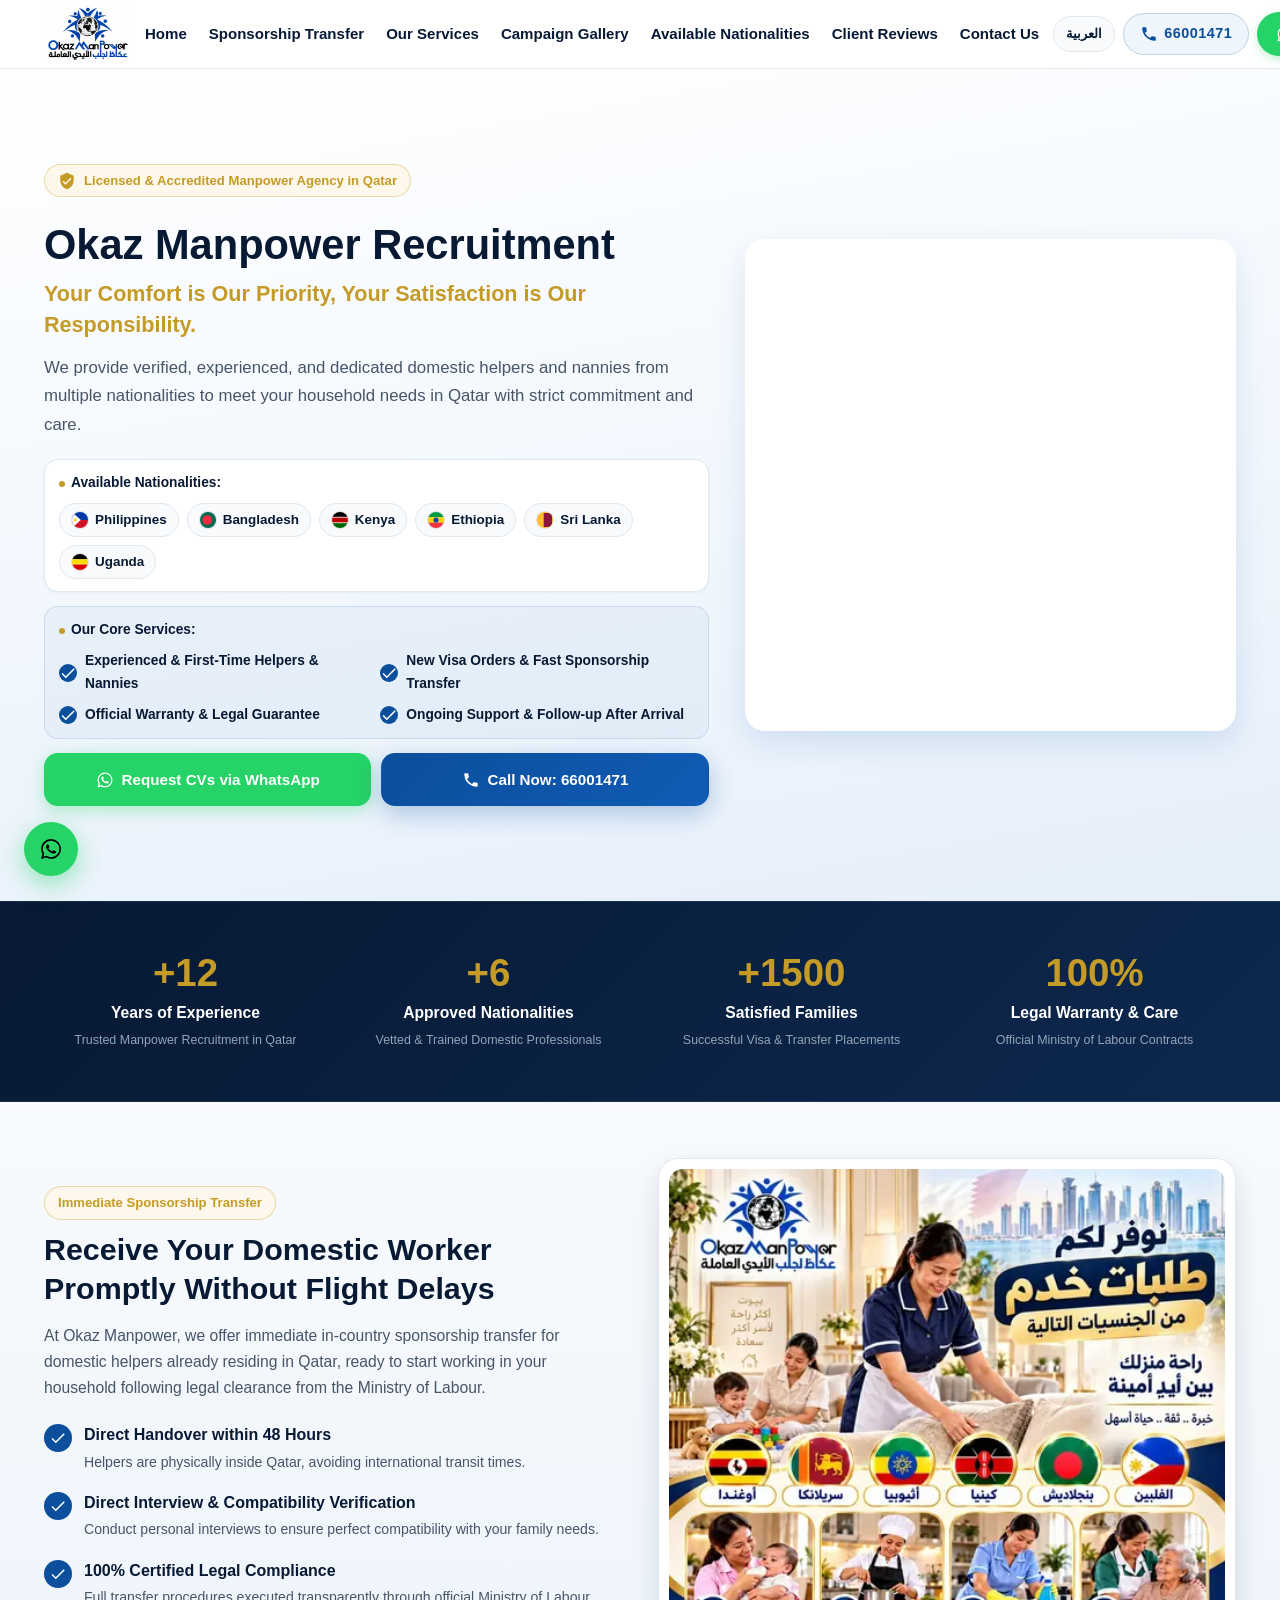
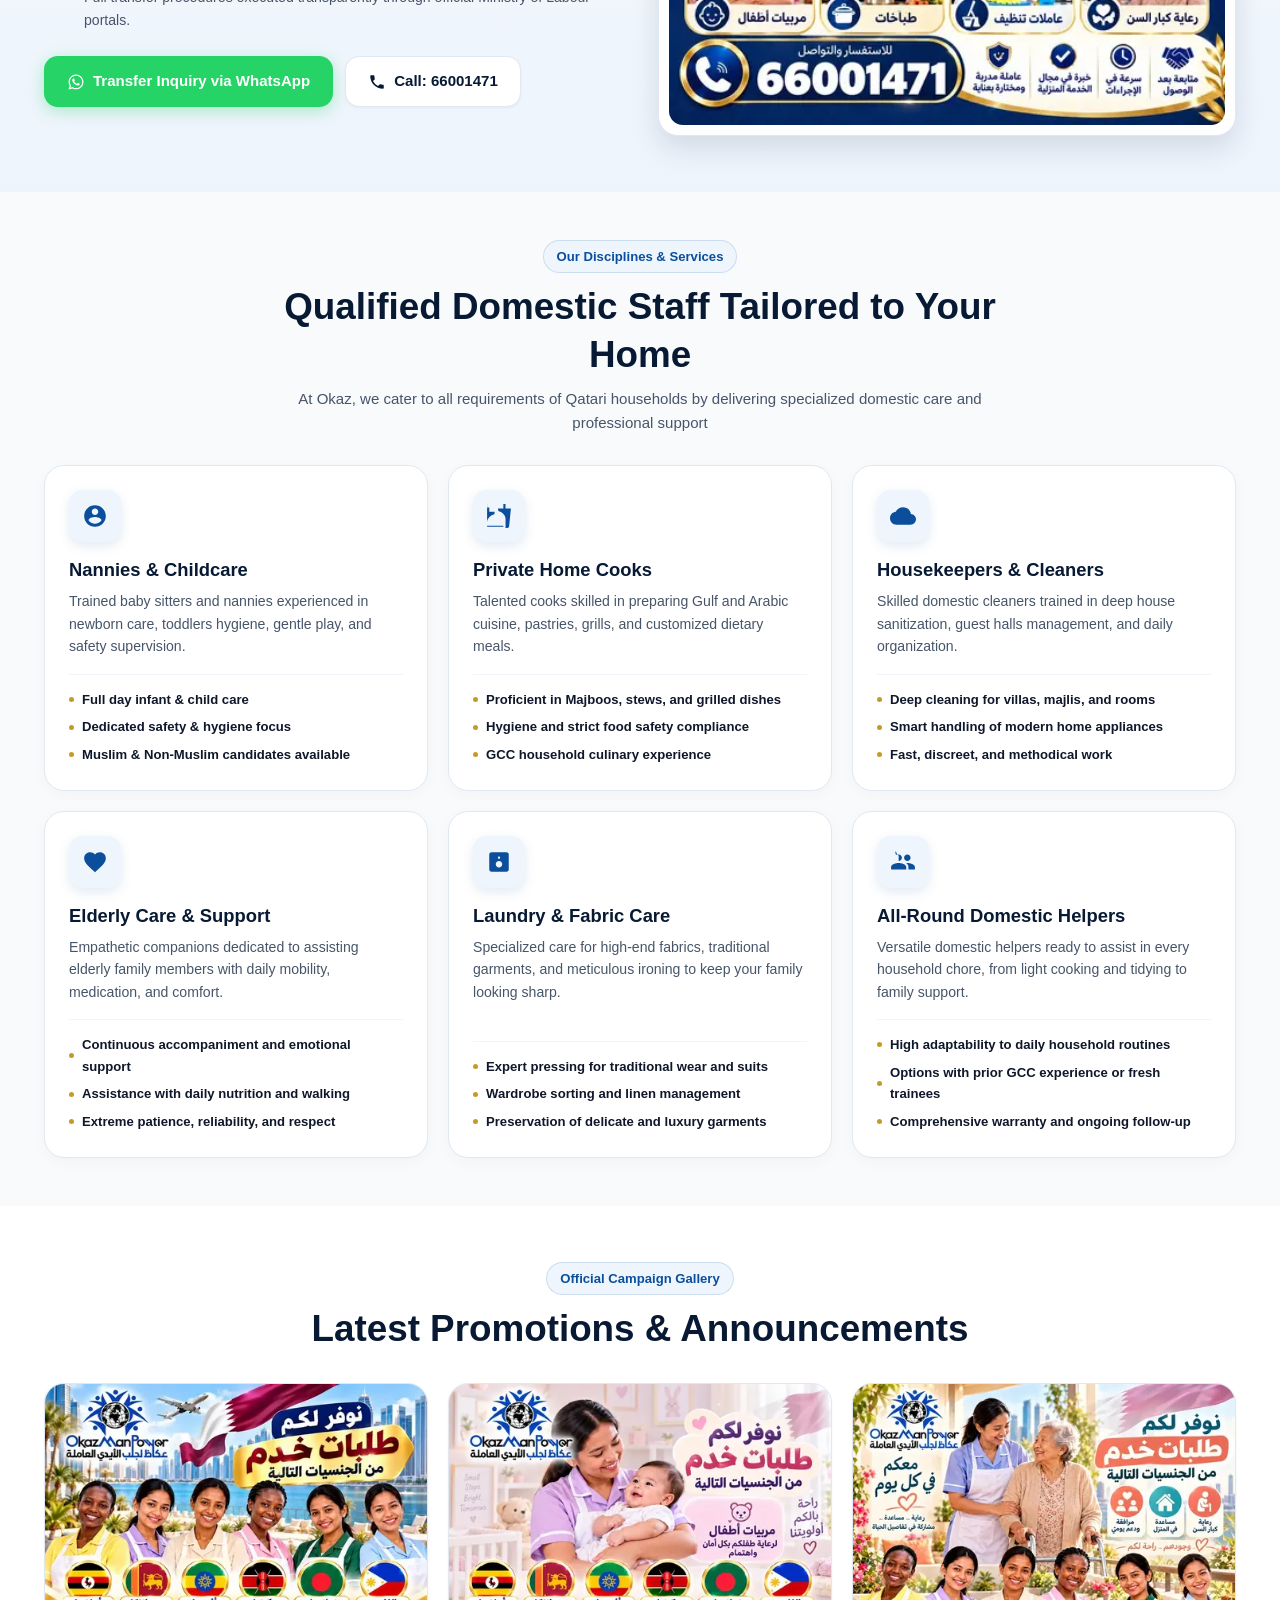
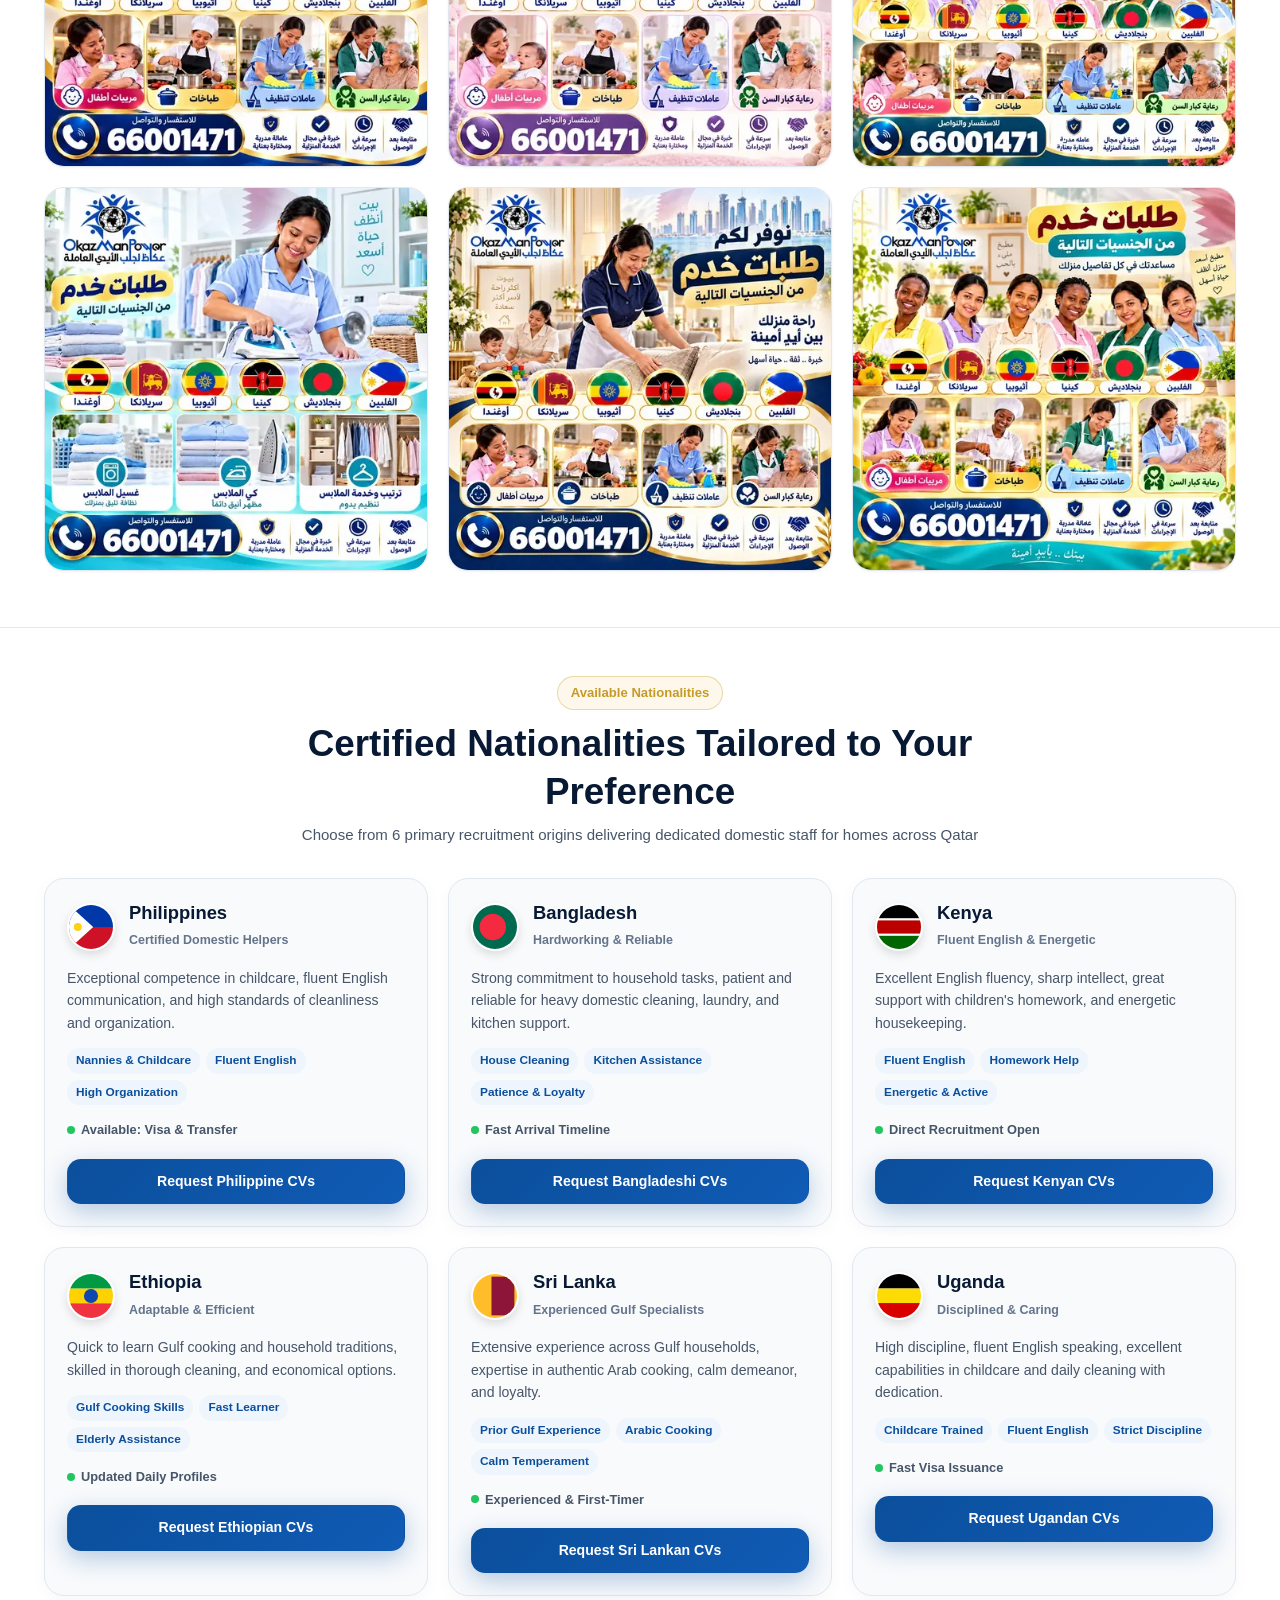
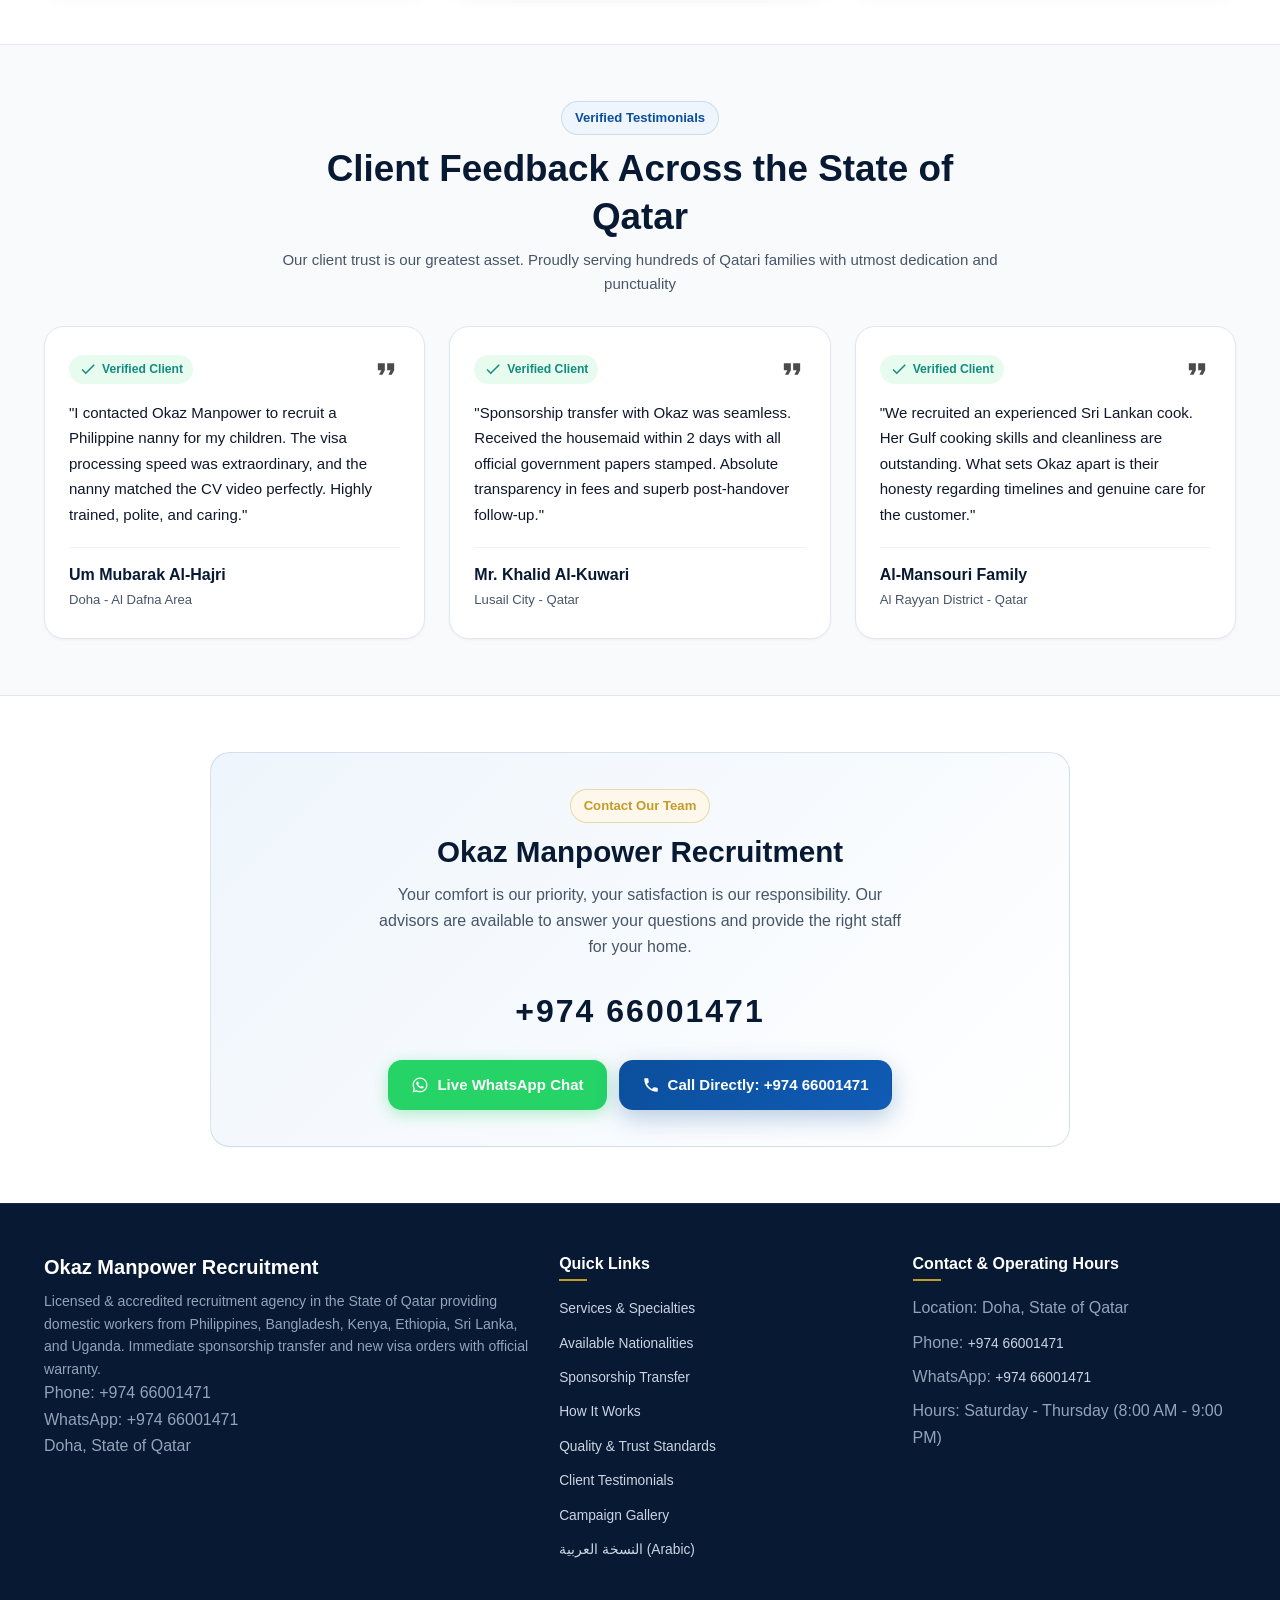
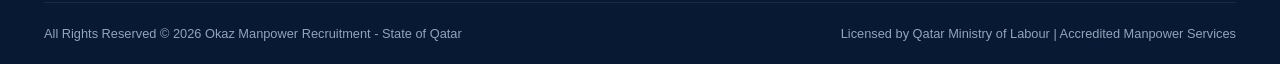
==== commit a74ab5c2: "feat: reorder sections, scale hero viewport, hide mobile floating whatsapp, and center mobile paragr" ====
--- a/en.html
+++ b/en.html
@@ -80,15 +80,14 @@
 
       <!-- Desktop Navigation Menu -->
       <nav>
-        <ul class="nav-menu">
+                <ul class="nav-menu">
           <li><a href="#home" class="nav-link">Home</a></li>
-          <li><a href="#nationalities" class="nav-link">Nationalities</a></li>
-          <li><a href="#services" class="nav-link">Services</a></li>
-          <li><a href="#portfolio" class="nav-link">Campaigns</a></li>
           <li><a href="#transfer" class="nav-link">Sponsorship Transfer</a></li>
-          <li><a href="#steps" class="nav-link">Process</a></li>
-          <li><a href="#testimonials" class="nav-link">Reviews</a></li>
-          <li><a href="#contact" class="nav-link">Contact</a></li>
+          <li><a href="#services" class="nav-link">Our Services</a></li>
+          <li><a href="#portfolio" class="nav-link">Campaign Gallery</a></li>
+          <li><a href="#nationalities" class="nav-link">Available Nationalities</a></li>
+          <li><a href="#testimonials" class="nav-link">Client Reviews</a></li>
+          <li><a href="#contact" class="nav-link">Contact Us</a></li>
         </ul>
       </nav>
 
@@ -118,16 +117,15 @@
         <svg class="svg-icon" viewBox="0 0 24 24"><path d="M19 6.41L17.59 5 12 10.59 6.41 5 5 6.41 10.59 12 5 17.59 6.41 19 12 13.41 17.59 19 19 17.59 13.41 12z"/></svg>
       </button>
     </div>
-    <ul class="drawer-menu">
+        <ul class="drawer-menu">
       <li><a href="#home" class="drawer-link">Home</a></li>
-      <li><a href="#nationalities" class="drawer-link">Available Nationalities</a></li>
+      <li><a href="#transfer" class="drawer-link">Immediate Sponsorship Transfer</a></li>
       <li><a href="#services" class="drawer-link">Services & Specialties</a></li>
       <li><a href="#portfolio" class="drawer-link">Campaign Gallery</a></li>
-      <li><a href="#transfer" class="drawer-link">Immediate Sponsorship Transfer</a></li>
-      <li><a href="#steps" class="drawer-link">Recruitment Steps</a></li>
-      <li><a href="#testimonials" class="drawer-link">Client Reviews</a></li>
-      <li><a href="#contact" class="drawer-link">Contact</a></li>
-      <li><a href="index.html" class="drawer-link" style="color: var(--primary-blue); font-weight: 800;">النسخة العربية (Arabic)</a></li>
+      <li><a href="#nationalities" class="drawer-link">Available Nationalities</a></li>
+      <li><a href="#testimonials" class="drawer-link">Verified Reviews</a></li>
+      <li><a href="#contact" class="drawer-link">Contact Us</a></li>
+      <li><a href="index.html" class="drawer-link" style="color: var(--primary-blue); font-weight: 800;">النسخة العربية</a></li>
     </ul>
     <div class="drawer-actions">
       <a href="https://wa.me/97466001471" target="_blank" rel="noopener noreferrer" class="btn btn-whatsapp">
@@ -262,7 +260,6 @@
     </div>
   </section>
 
-  <!-- Key Authority & Trust Stats Bar -->
   <section class="stats-counter-section">
     <div class="container">
       <div class="stats-grid">
@@ -290,283 +287,6 @@
     </div>
   </section>
 
-  <!-- Services Grid -->
-  <section id="services" class="section-padding services-section">
-    <div class="container">
-      <div class="section-header">
-        <span class="section-badge">
-          Our Disciplines & Services
-        </span>
-        <h2>Qualified Domestic Staff Tailored to Your Home</h2>
-        <p>At Okaz, we cater to all requirements of Qatari households by delivering specialized domestic care and professional support</p>
-      </div>
-
-      <div class="services-grid">
-        <div class="service-card">
-          <div class="service-icon-wrap">
-            <svg class="service-icon" viewBox="0 0 24 24"><path d="M12 2C6.48 2 2 6.48 2 12s4.48 10 10 10 10-4.48 10-10S17.52 2 12 2zm0 3c1.66 0 3 1.34 3 3s-1.34 3-3 3-3-1.34-3-3 1.34-3 3-3zm0 14.2c-2.5 0-4.71-1.28-6-3.22.03-1.99 4-3.08 6-3.08 1.99 0 5.97 1.09 6 3.08-1.29 1.94-3.5 3.22-6 3.22z"/></svg>
-          </div>
-          <h3>Nannies & Childcare</h3>
-          <p>Trained baby sitters and nannies experienced in newborn care, toddlers hygiene, gentle play, and safety supervision.</p>
-          <ul class="service-features-list">
-            <li>Full day infant & child care</li>
-            <li>Dedicated safety & hygiene focus</li>
-            <li>Muslim & Non-Muslim candidates available</li>
-          </ul>
-        </div>
-
-        <div class="service-card">
-          <div class="service-icon-wrap">
-            <svg class="service-icon" viewBox="0 0 24 24"><path d="M18.06 22.99h1.66c.84 0 1.53-.64 1.63-1.48L23 5.05h-5V1h-1.97v4.05h-4.97l.3 2.34c1.71.47 3.31 1.32 4.27 2.26 1.44 1.42 2.43 2.89 2.43 5.29v8.05zM1 21.99V21h15.03v1h-15.03zM1 18.01c0-2.4 1-3.87 2.44-5.29.96-.94 2.56-1.79 4.27-2.26l.3-2.34H3.04V4.07H1.07V1H1v17.01z"/></svg>
-          </div>
-          <h3>Private Home Cooks</h3>
-          <p>Talented cooks skilled in preparing Gulf and Arabic cuisine, pastries, grills, and customized dietary meals.</p>
-          <ul class="service-features-list">
-            <li>Proficient in Majboos, stews, and grilled dishes</li>
-            <li>Hygiene and strict food safety compliance</li>
-            <li>GCC household culinary experience</li>
-          </ul>
-        </div>
-
-        <div class="service-card">
-          <div class="service-icon-wrap">
-            <svg class="service-icon" viewBox="0 0 24 24"><path d="M19.36 10.04C18.67 6.59 15.64 4 12 4 9.11 4 6.6 5.64 5.35 8.04 2.34 8.36 0 10.91 0 14c0 3.31 2.69 6 6 6h13c2.76 0 5-2.24 5-5 0-2.64-2.05-4.78-4.64-4.96z"/></svg>
-          </div>
-          <h3>Housekeepers & Cleaners</h3>
-          <p>Skilled domestic cleaners trained in deep house sanitization, guest halls management, and daily organization.</p>
-          <ul class="service-features-list">
-            <li>Deep cleaning for villas, majlis, and rooms</li>
-            <li>Smart handling of modern home appliances</li>
-            <li>Fast, discreet, and methodical work</li>
-          </ul>
-        </div>
-
-        <div class="service-card">
-          <div class="service-icon-wrap">
-            <svg class="service-icon" viewBox="0 0 24 24"><path d="M12 21.35l-1.45-1.32C5.4 15.36 2 12.28 2 8.5 2 5.42 4.42 3 7.5 3c1.74 0 3.41.81 4.5 2.09C13.09 3.81 14.76 3 16.5 3 19.58 3 22 5.42 22 8.5c0 3.78-3.4 6.86-8.55 11.54L12 21.35z"/></svg>
-          </div>
-          <h3>Elderly Care & Support</h3>
-          <p>Empathetic companions dedicated to assisting elderly family members with daily mobility, medication, and comfort.</p>
-          <ul class="service-features-list">
-            <li>Continuous accompaniment and emotional support</li>
-            <li>Assistance with daily nutrition and walking</li>
-            <li>Extreme patience, reliability, and respect</li>
-          </ul>
-        </div>
-
-        <div class="service-card">
-          <div class="service-icon-wrap">
-            <svg class="service-icon" viewBox="0 0 24 24"><path d="M19 3H5c-1.1 0-2 .9-2 2v14c0 1.1.9 2 2 2h14c1.1 0 2-.9 2-2V5c0-1.1-.9-2-2-2zm-7 14c-1.66 0-3-1.34-3-3s1.34-3 3-3 3 1.34 3 3-1.34 3-3 3zm0-8c-.55 0-1-.45-1-1s.45-1 1-1 1 .45 1 1-.45 1-1 1z"/></svg>
-          </div>
-          <h3>Laundry & Fabric Care</h3>
-          <p>Specialized care for high-end fabrics, traditional garments, and meticulous ironing to keep your family looking sharp.</p>
-          <ul class="service-features-list">
-            <li>Expert pressing for traditional wear and suits</li>
-            <li>Wardrobe sorting and linen management</li>
-            <li>Preservation of delicate and luxury garments</li>
-          </ul>
-        </div>
-
-        <div class="service-card">
-          <div class="service-icon-wrap">
-            <svg class="service-icon" viewBox="0 0 24 24"><path d="M16 11c1.66 0 2.99-1.34 2.99-3S17.66 5 16 5c-1.66 0-3 1.34-3 3s1.34 3 3 3zm-8 0c1.66 0 2.99-1.34 2.99-3S9.66 5 8 5C6.34 5 5 6.34 5 3s1.34 3 3 3zm0 2c-2.33 0-7 1.17-7 3.5V19h14v-2.5c0-2.33-4.67-3.5-7-3.5zm8 0c-.29 0-.62.02-.97.05 1.16.84 1.97 1.97 1.97 3.45V19h6v-2.5c0-2.33-4.67-3.5-7-3.5z"/></svg>
-          </div>
-          <h3>All-Round Domestic Helpers</h3>
-          <p>Versatile domestic helpers ready to assist in every household chore, from light cooking and tidying to family support.</p>
-          <ul class="service-features-list">
-            <li>High adaptability to daily household routines</li>
-            <li>Options with prior GCC experience or fresh trainees</li>
-            <li>Comprehensive warranty and ongoing follow-up</li>
-          </ul>
-        </div>
-      </div>
-    </div>
-  </section>
-
-  <!-- Nationalities Showcase Section -->
-  <section id="nationalities" class="section-padding nationalities-section">
-    <div class="container">
-      <div class="section-header">
-        <span class="section-badge gold-badge">
-          Available Nationalities
-        </span>
-        <h2>Certified Nationalities Tailored to Your Preference</h2>
-        <p>Choose from 6 primary recruitment origins delivering dedicated domestic staff for homes across Qatar</p>
-      </div>
-
-      <div class="nationalities-grid">
-        <!-- Philippines -->
-        <div class="nationality-card">
-          <div class="nat-card-top">
-            <div class="nat-flag-circle">
-              <svg viewBox="0 0 100 100" class="flag-svg"><rect width="100" height="50" fill="#0038A8"/><rect y="50" width="100" height="50" fill="#CE1126"/><polygon points="0,0 55,50 0,100" fill="#FFFFFF"/><circle cx="20" cy="50" r="9" fill="#FCD116"/></svg>
-            </div>
-            <div class="nat-title-wrap">
-              <h3>Philippines</h3>
-              <span class="nat-subtitle">Certified Domestic Helpers</span>
-            </div>
-          </div>
-          <div class="nat-card-body">
-            <p>Exceptional competence in childcare, fluent English communication, and high standards of cleanliness and organization.</p>
-            <div class="nat-meta-tags">
-              <span class="nat-spec-tag">Nannies & Childcare</span>
-              <span class="nat-spec-tag">Fluent English</span>
-              <span class="nat-spec-tag">High Organization</span>
-            </div>
-            <div class="nat-status-row">
-              <span class="nat-status-dot available"></span>
-              <span>Available: Visa & Transfer</span>
-            </div>
-          </div>
-          <a href="https://wa.me/97466001471?text=Hello%20Okaz%20Manpower,%20I%20would%20like%20to%20request%20available%20CVs%20for%20Philippine%20domestic%20workers." target="_blank" rel="noopener noreferrer" class="btn btn-primary nat-card-action">
-            Request Philippine CVs
-          </a>
-        </div>
-
-        <!-- Bangladesh -->
-        <div class="nationality-card">
-          <div class="nat-card-top">
-            <div class="nat-flag-circle">
-              <svg viewBox="0 0 100 100" class="flag-svg"><rect width="100" height="100" fill="#006A4E"/><circle cx="45" cy="50" r="30" fill="#F42A41"/></svg>
-            </div>
-            <div class="nat-title-wrap">
-              <h3>Bangladesh</h3>
-              <span class="nat-subtitle">Hardworking & Reliable</span>
-            </div>
-          </div>
-          <div class="nat-card-body">
-            <p>Strong commitment to household tasks, patient and reliable for heavy domestic cleaning, laundry, and kitchen support.</p>
-            <div class="nat-meta-tags">
-              <span class="nat-spec-tag">House Cleaning</span>
-              <span class="nat-spec-tag">Kitchen Assistance</span>
-              <span class="nat-spec-tag">Patience & Loyalty</span>
-            </div>
-            <div class="nat-status-row">
-              <span class="nat-status-dot available"></span>
-              <span>Fast Arrival Timeline</span>
-            </div>
-          </div>
-          <a href="https://wa.me/97466001471?text=Hello%20Okaz%20Manpower,%20I%20would%20like%20to%20request%20available%20CVs%20for%20Bangladeshi%20domestic%20workers." target="_blank" rel="noopener noreferrer" class="btn btn-primary nat-card-action">
-            Request Bangladeshi CVs
-          </a>
-        </div>
-
-        <!-- Kenya -->
-        <div class="nationality-card">
-          <div class="nat-card-top">
-            <div class="nat-flag-circle">
-              <svg viewBox="0 0 100 100" class="flag-svg"><rect width="100" height="30" fill="#000000"/><rect y="35" width="100" height="30" fill="#BB0000"/><rect y="70" width="100" height="30" fill="#006600"/></svg>
-            </div>
-            <div class="nat-title-wrap">
-              <h3>Kenya</h3>
-              <span class="nat-subtitle">Fluent English & Energetic</span>
-            </div>
-          </div>
-          <div class="nat-card-body">
-            <p>Excellent English fluency, sharp intellect, great support with children's homework, and energetic housekeeping.</p>
-            <div class="nat-meta-tags">
-              <span class="nat-spec-tag">Fluent English</span>
-              <span class="nat-spec-tag">Homework Help</span>
-              <span class="nat-spec-tag">Energetic & Active</span>
-            </div>
-            <div class="nat-status-row">
-              <span class="nat-status-dot available"></span>
-              <span>Direct Recruitment Open</span>
-            </div>
-          </div>
-          <a href="https://wa.me/97466001471?text=Hello%20Okaz%20Manpower,%20I%20would%20like%20to%20request%20available%20CVs%20for%20Kenyan%20domestic%20workers." target="_blank" rel="noopener noreferrer" class="btn btn-primary nat-card-action">
-            Request Kenyan CVs
-          </a>
-        </div>
-
-        <!-- Ethiopia -->
-        <div class="nationality-card">
-          <div class="nat-card-top">
-            <div class="nat-flag-circle">
-              <svg viewBox="0 0 100 100" class="flag-svg"><rect width="100" height="33.3" fill="#009A44"/><rect y="33.3" width="100" height="33.3" fill="#FED100"/><rect y="66.6" width="100" height="33.4" fill="#EF3340"/><circle cx="50" cy="50" r="16" fill="#0F47AF"/></svg>
-            </div>
-            <div class="nat-title-wrap">
-              <h3>Ethiopia</h3>
-              <span class="nat-subtitle">Adaptable & Efficient</span>
-            </div>
-          </div>
-          <div class="nat-card-body">
-            <p>Quick to learn Gulf cooking and household traditions, skilled in thorough cleaning, and economical options.</p>
-            <div class="nat-meta-tags">
-              <span class="nat-spec-tag">Gulf Cooking Skills</span>
-              <span class="nat-spec-tag">Fast Learner</span>
-              <span class="nat-spec-tag">Elderly Assistance</span>
-            </div>
-            <div class="nat-status-row">
-              <span class="nat-status-dot available"></span>
-              <span>Updated Daily Profiles</span>
-            </div>
-          </div>
-          <a href="https://wa.me/97466001471?text=Hello%20Okaz%20Manpower,%20I%20would%20like%20to%20request%20available%20CVs%20for%20Ethiopian%20domestic%20workers." target="_blank" rel="noopener noreferrer" class="btn btn-primary nat-card-action">
-            Request Ethiopian CVs
-          </a>
-        </div>
-
-        <!-- Sri Lanka -->
-        <div class="nationality-card">
-          <div class="nat-card-top">
-            <div class="nat-flag-circle">
-              <svg viewBox="0 0 100 100" class="flag-svg"><rect width="100" height="100" fill="#FFBE29"/><rect x="42" y="6" width="52" height="88" fill="#8D153A"/></svg>
-            </div>
-            <div class="nat-title-wrap">
-              <h3>Sri Lanka</h3>
-              <span class="nat-subtitle">Experienced Gulf Specialists</span>
-            </div>
-          </div>
-          <div class="nat-card-body">
-            <p>Extensive experience across Gulf households, expertise in authentic Arab cooking, calm demeanor, and loyalty.</p>
-            <div class="nat-meta-tags">
-              <span class="nat-spec-tag">Prior Gulf Experience</span>
-              <span class="nat-spec-tag">Arabic Cooking</span>
-              <span class="nat-spec-tag">Calm Temperament</span>
-            </div>
-            <div class="nat-status-row">
-              <span class="nat-status-dot available"></span>
-              <span>Experienced & First-Timer</span>
-            </div>
-          </div>
-          <a href="https://wa.me/97466001471?text=Hello%20Okaz%20Manpower,%20I%20would%20like%20to%20request%20available%20CVs%20for%20Sri%20Lankan%20domestic%20workers." target="_blank" rel="noopener noreferrer" class="btn btn-primary nat-card-action">
-            Request Sri Lankan CVs
-          </a>
-        </div>
-
-        <!-- Uganda -->
-        <div class="nationality-card">
-          <div class="nat-card-top">
-            <div class="nat-flag-circle">
-              <svg viewBox="0 0 100 100" class="flag-svg"><rect width="100" height="33" fill="#000000"/><rect y="33" width="100" height="33" fill="#FCDC04"/><rect y="66" width="100" height="34" fill="#D90000"/></svg>
-            </div>
-            <div class="nat-title-wrap">
-              <h3>Uganda</h3>
-              <span class="nat-subtitle">Disciplined & Caring</span>
-            </div>
-          </div>
-          <div class="nat-card-body">
-            <p>High discipline, fluent English speaking, excellent capabilities in childcare and daily cleaning with dedication.</p>
-            <div class="nat-meta-tags">
-              <span class="nat-spec-tag">Childcare Trained</span>
-              <span class="nat-spec-tag">Fluent English</span>
-              <span class="nat-spec-tag">Strict Discipline</span>
-            </div>
-            <div class="nat-status-row">
-              <span class="nat-status-dot available"></span>
-              <span>Fast Visa Issuance</span>
-            </div>
-          </div>
-          <a href="https://wa.me/97466001471?text=Hello%20Okaz%20Manpower,%20I%20would%20like%20to%20request%20available%20CVs%20for%20Ugandan%20domestic%20workers." target="_blank" rel="noopener noreferrer" class="btn btn-primary nat-card-action">
-            Request Ugandan CVs
-          </a>
-        </div>
-      </div>
-    </div>
-  </section>
-
-  <!-- Sponsorship Transfer Section -->
   <section id="transfer" class="section-padding transfer-section">
     <div class="container">
       <div class="transfer-grid">
@@ -632,67 +352,365 @@
     </div>
   </section>
 
-  <!-- Section: Recruitment Steps Roadmap -->
-  <section id="steps" class="section-padding steps-section">
+  <section id="services" class="section-padding services-section">
+    <div class="container">
+      <div class="section-header">
+        <span class="section-badge">
+          Our Disciplines & Services
+        </span>
+        <h2>Qualified Domestic Staff Tailored to Your Home</h2>
+        <p>At Okaz, we cater to all requirements of Qatari households by delivering specialized domestic care and professional support</p>
+      </div>
+
+      <div class="services-grid">
+        <div class="service-card">
+          <div class="service-icon-wrap">
+            <svg class="service-icon" viewBox="0 0 24 24"><path d="M12 2C6.48 2 2 6.48 2 12s4.48 10 10 10 10-4.48 10-10S17.52 2 12 2zm0 3c1.66 0 3 1.34 3 3s-1.34 3-3 3-3-1.34-3-3 1.34-3 3-3zm0 14.2c-2.5 0-4.71-1.28-6-3.22.03-1.99 4-3.08 6-3.08 1.99 0 5.97 1.09 6 3.08-1.29 1.94-3.5 3.22-6 3.22z"/></svg>
+          </div>
+          <h3>Nannies & Childcare</h3>
+          <p>Trained baby sitters and nannies experienced in newborn care, toddlers hygiene, gentle play, and safety supervision.</p>
+          <ul class="service-features-list">
+            <li>Full day infant & child care</li>
+            <li>Dedicated safety & hygiene focus</li>
+            <li>Muslim & Non-Muslim candidates available</li>
+          </ul>
+        </div>
+
+        <div class="service-card">
+          <div class="service-icon-wrap">
+            <svg class="service-icon" viewBox="0 0 24 24"><path d="M18.06 22.99h1.66c.84 0 1.53-.64 1.63-1.48L23 5.05h-5V1h-1.97v4.05h-4.97l.3 2.34c1.71.47 3.31 1.32 4.27 2.26 1.44 1.42 2.43 2.89 2.43 5.29v8.05zM1 21.99V21h15.03v1h-15.03zM1 18.01c0-2.4 1-3.87 2.44-5.29.96-.94 2.56-1.79 4.27-2.26l.3-2.34H3.04V4.07H1.07V1H1v17.01z"/></svg>
+          </div>
+          <h3>Private Home Cooks</h3>
+          <p>Talented cooks skilled in preparing Gulf and Arabic cuisine, pastries, grills, and customized dietary meals.</p>
+          <ul class="service-features-list">
+            <li>Proficient in Majboos, stews, and grilled dishes</li>
+            <li>Hygiene and strict food safety compliance</li>
+            <li>GCC household culinary experience</li>
+          </ul>
+        </div>
+
+        <div class="service-card">
+          <div class="service-icon-wrap">
+            <svg class="service-icon" viewBox="0 0 24 24"><path d="M19.36 10.04C18.67 6.59 15.64 4 12 4 9.11 4 6.6 5.64 5.35 8.04 2.34 8.36 0 10.91 0 14c0 3.31 2.69 6 6 6h13c2.76 0 5-2.24 5-5 0-2.64-2.05-4.78-4.64-4.96z"/></svg>
+          </div>
+          <h3>Housekeepers & Cleaners</h3>
+          <p>Skilled domestic cleaners trained in deep house sanitization, guest halls management, and daily organization.</p>
+          <ul class="service-features-list">
+            <li>Deep cleaning for villas, majlis, and rooms</li>
+            <li>Smart handling of modern home appliances</li>
+            <li>Fast, discreet, and methodical work</li>
+          </ul>
+        </div>
+
+        <div class="service-card">
+          <div class="service-icon-wrap">
+            <svg class="service-icon" viewBox="0 0 24 24"><path d="M12 21.35l-1.45-1.32C5.4 15.36 2 12.28 2 8.5 2 5.42 4.42 3 7.5 3c1.74 0 3.41.81 4.5 2.09C13.09 3.81 14.76 3 16.5 3 19.58 3 22 5.42 22 8.5c0 3.78-3.4 6.86-8.55 11.54L12 21.35z"/></svg>
+          </div>
+          <h3>Elderly Care & Support</h3>
+          <p>Empathetic companions dedicated to assisting elderly family members with daily mobility, medication, and comfort.</p>
+          <ul class="service-features-list">
+            <li>Continuous accompaniment and emotional support</li>
+            <li>Assistance with daily nutrition and walking</li>
+            <li>Extreme patience, reliability, and respect</li>
+          </ul>
+        </div>
+
+        <div class="service-card">
+          <div class="service-icon-wrap">
+            <svg class="service-icon" viewBox="0 0 24 24"><path d="M19 3H5c-1.1 0-2 .9-2 2v14c0 1.1.9 2 2 2h14c1.1 0 2-.9 2-2V5c0-1.1-.9-2-2-2zm-7 14c-1.66 0-3-1.34-3-3s1.34-3 3-3 3 1.34 3 3-1.34 3-3 3zm0-8c-.55 0-1-.45-1-1s.45-1 1-1 1 .45 1 1-.45 1-1 1z"/></svg>
+          </div>
+          <h3>Laundry & Fabric Care</h3>
+          <p>Specialized care for high-end fabrics, traditional garments, and meticulous ironing to keep your family looking sharp.</p>
+          <ul class="service-features-list">
+            <li>Expert pressing for traditional wear and suits</li>
+            <li>Wardrobe sorting and linen management</li>
+            <li>Preservation of delicate and luxury garments</li>
+          </ul>
+        </div>
+
+        <div class="service-card">
+          <div class="service-icon-wrap">
+            <svg class="service-icon" viewBox="0 0 24 24"><path d="M16 11c1.66 0 2.99-1.34 2.99-3S17.66 5 16 5c-1.66 0-3 1.34-3 3s1.34 3 3 3zm-8 0c1.66 0 2.99-1.34 2.99-3S9.66 5 8 5C6.34 5 5 6.34 5 3s1.34 3 3 3zm0 2c-2.33 0-7 1.17-7 3.5V19h14v-2.5c0-2.33-4.67-3.5-7-3.5zm8 0c-.29 0-.62.02-.97.05 1.16.84 1.97 1.97 1.97 3.45V19h6v-2.5c0-2.33-4.67-3.5-7-3.5z"/></svg>
+          </div>
+          <h3>All-Round Domestic Helpers</h3>
+          <p>Versatile domestic helpers ready to assist in every household chore, from light cooking and tidying to family support.</p>
+          <ul class="service-features-list">
+            <li>High adaptability to daily household routines</li>
+            <li>Options with prior GCC experience or fresh trainees</li>
+            <li>Comprehensive warranty and ongoing follow-up</li>
+          </ul>
+        </div>
+      </div>
+    </div>
+  </section>
+
+  <section id="portfolio" class="section-padding portfolio-section">
+    <div class="container">
+      <div class="section-header">
+        <span class="section-badge">
+          Official Campaign Gallery
+        </span>
+        <h2>Latest Promotions & Announcements</h2>
+      </div>
+
+      <div class="portfolio-grid">
+        <div class="portfolio-card">
+          <div class="portfolio-img-wrap">
+            <img src="photo/poster-general-thumb.webp" data-full="photo/poster-general.webp" alt="General Recruitment Campaign - Okaz" class="portfolio-thumb" width="400" height="400" loading="lazy" decoding="async">
+            <div class="portfolio-overlay">
+              <div class="portfolio-overlay-text">
+                <span class="portfolio-tag">Comprehensive Campaign</span>
+                <h4 class="portfolio-title">Domestic Helpers from 6 Nationalities</h4>
+              </div>
+            </div>
+          </div>
+        </div>
+
+        <div class="portfolio-card">
+          <div class="portfolio-img-wrap">
+            <img src="photo/poster-nanny-thumb.webp" data-full="photo/poster-nanny.webp" alt="Nannies & Childcare Campaign - Okaz" class="portfolio-thumb" width="400" height="400" loading="lazy" decoding="async">
+            <div class="portfolio-overlay">
+              <div class="portfolio-overlay-text">
+                <span class="portfolio-tag">Childcare Specialists</span>
+                <h4 class="portfolio-title">Safe & Attentive Childcare Nannies</h4>
+              </div>
+            </div>
+          </div>
+        </div>
+
+        <div class="portfolio-card">
+          <div class="portfolio-img-wrap">
+            <img src="photo/poster-elderly-thumb.webp" data-full="photo/poster-elderly.webp" alt="Elderly Support Campaign - Okaz" class="portfolio-thumb" width="400" height="400" loading="lazy" decoding="async">
+            <div class="portfolio-overlay">
+              <div class="portfolio-overlay-text">
+                <span class="portfolio-tag">Elderly Assistance</span>
+                <h4 class="portfolio-title">Daily Companion & Senior Care</h4>
+              </div>
+            </div>
+          </div>
+        </div>
+
+        <div class="portfolio-card">
+          <div class="portfolio-img-wrap">
+            <img src="photo/poster-cleaning-thumb.webp" data-full="photo/poster-cleaning.webp" alt="Cleaning & Laundry Campaign - Okaz" class="portfolio-thumb" width="400" height="400" loading="lazy" decoding="async">
+            <div class="portfolio-overlay">
+              <div class="portfolio-overlay-text">
+                <span class="portfolio-tag">Housekeeping</span>
+                <h4 class="portfolio-title">Pristine Cleaning & Luxury Ironing</h4>
+              </div>
+            </div>
+          </div>
+        </div>
+
+        <div class="portfolio-card">
+          <div class="portfolio-img-wrap">
+            <img src="photo/poster-comfort-thumb.webp" data-full="photo/poster-comfort.webp" alt="Home Comfort in Safe Hands - Okaz" class="portfolio-thumb" width="400" height="400" loading="lazy" decoding="async">
+            <div class="portfolio-overlay">
+              <div class="portfolio-overlay-text">
+                <span class="portfolio-tag">Household Care</span>
+                <h4 class="portfolio-title">Your Home in Safe Hands</h4>
+              </div>
+            </div>
+          </div>
+        </div>
+
+        <div class="portfolio-card">
+          <div class="portfolio-img-wrap">
+            <img src="photo/poster-cook-thumb.webp" data-full="photo/poster-cook.webp" alt="Private Home Cooks Campaign - Okaz" class="portfolio-thumb" width="400" height="400" loading="lazy" decoding="async">
+            <div class="portfolio-overlay">
+              <div class="portfolio-overlay-text">
+                <span class="portfolio-tag">Private Cooks</span>
+                <h4 class="portfolio-title">Dedicated Kitchen & Culinary Support</h4>
+              </div>
+            </div>
+          </div>
+        </div>
+      </div>
+    </div>
+  </section>
+
+  <section id="nationalities" class="section-padding nationalities-section">
     <div class="container">
       <div class="section-header">
         <span class="section-badge gold-badge">
-          How It Works
+          Available Nationalities
         </span>
-        <h2>4 Easy Steps from Selection to Handover</h2>
-        <p>A transparent, streamlined, and 100% legally documented process ensuring safety and speed for your household</p>
-      </div>
-
-      <div class="steps-grid">
-        <div class="step-card">
-          <div class="step-card-header">
-            <span class="step-number">01</span>
-            <div class="step-icon-wrap">
-              <svg class="svg-icon" viewBox="0 0 24 24"><path d="M15.5 14h-.79l-.28-.27A6.471 6.471 0 0 0 16 9.5 6.5 6.5 0 1 0 9.5 16c1.61 0 3.09-.59 4.23-1.57l.27.28v.79l5 4.99L20.49 19l-4.99-5zm-6 0C7.01 14 5 11.99 5 9.5S7.01 5 9.5 5 14 7.01 14 9.5 11.99 14 9.5 14z"/></svg>
-            </div>
-          </div>
-          <h3>Select Verified CVs</h3>
-          <p>Browse through hundreds of pre-screened profiles complete with video introductions, language proficiency, and background details.</p>
-        </div>
-
-        <div class="step-card">
-          <div class="step-card-header">
-            <span class="step-number">02</span>
-            <div class="step-icon-wrap">
-              <svg class="svg-icon" viewBox="0 0 24 24"><path d="M17 10.5V7c0-.55-.45-1-1-1H4c-.55 0-1 .45-1 1v10c0 .55.45 1 1 1h12c.55 0 1-.45 1-1v-3.5l4 4v-11l-4 4z"/></svg>
-            </div>
-          </div>
-          <h3>Direct Video Interview</h3>
-          <p>Conduct a live video interview with your selected candidate to verify communication skills, temperament, and sign the official contract.</p>
-        </div>
-
-        <div class="step-card">
-          <div class="step-card-header">
-            <span class="step-number">03</span>
-            <div class="step-icon-wrap">
-              <svg class="svg-icon" viewBox="0 0 24 24"><path d="M14 2H6c-1.1 0-1.99.9-1.99 2L4 20c0 1.1.89 2 1.99 2H18c1.1 0 2-.9 2-2V8l-6-6zm2 16H8v-2h8v2zm0-4H8v-2h8v2zm-3-5V3.5L18.5 9H13z"/></svg>
-            </div>
-          </div>
-          <h3>Visa & Medical Clearance</h3>
-          <p>We process all government procedures via Qatar Visa Centers (QVC), finalize biometric clearance, medical testing, and airline booking.</p>
-        </div>
-
-        <div class="step-card">
-          <div class="step-card-header">
-            <span class="step-number">04</span>
-            <div class="step-icon-wrap">
-              <svg class="svg-icon" viewBox="0 0 24 24"><path d="M21 16v-2l-8-5V3.5c0-.83-.67-1.5-1.5-1.5S10 2.67 10 3.5V9l-8 5v2l8-2.5V19l-2 1.5V22l3.5-1 3.5 1v-1.5L13 19v-5.5l8 2.5z"/></svg>
-            </div>
-          </div>
-          <h3>Airport Welcome & Handover</h3>
-          <p>We welcome the worker upon arrival at Hamad International Airport, complete paperwork, and deliver them directly to your doorstep.</p>
+        <h2>Certified Nationalities Tailored to Your Preference</h2>
+        <p>Choose from 6 primary recruitment origins delivering dedicated domestic staff for homes across Qatar</p>
+      </div>
+
+      <div class="nationalities-grid">
+        <!-- Philippines -->
+        <div class="nationality-card">
+          <div class="nat-card-top">
+            <div class="nat-flag-circle">
+              <svg viewBox="0 0 100 100" class="flag-svg"><rect width="100" height="50" fill="#0038A8"/><rect y="50" width="100" height="50" fill="#CE1126"/><polygon points="0,0 55,50 0,100" fill="#FFFFFF"/><circle cx="20" cy="50" r="9" fill="#FCD116"/></svg>
+            </div>
+            <div class="nat-title-wrap">
+              <h3>Philippines</h3>
+              <span class="nat-subtitle">Certified Domestic Helpers</span>
+            </div>
+          </div>
+          <div class="nat-card-body">
+            <p>Exceptional competence in childcare, fluent English communication, and high standards of cleanliness and organization.</p>
+            <div class="nat-meta-tags">
+              <span class="nat-spec-tag">Nannies & Childcare</span>
+              <span class="nat-spec-tag">Fluent English</span>
+              <span class="nat-spec-tag">High Organization</span>
+            </div>
+            <div class="nat-status-row">
+              <span class="nat-status-dot available"></span>
+              <span>Available: Visa & Transfer</span>
+            </div>
+          </div>
+          <a href="https://wa.me/97466001471?text=Hello%20Okaz%20Manpower,%20I%20would%20like%20to%20request%20available%20CVs%20for%20Philippine%20domestic%20workers." target="_blank" rel="noopener noreferrer" class="btn btn-primary nat-card-action">
+            Request Philippine CVs
+          </a>
+        </div>
+
+        <!-- Bangladesh -->
+        <div class="nationality-card">
+          <div class="nat-card-top">
+            <div class="nat-flag-circle">
+              <svg viewBox="0 0 100 100" class="flag-svg"><rect width="100" height="100" fill="#006A4E"/><circle cx="45" cy="50" r="30" fill="#F42A41"/></svg>
+            </div>
+            <div class="nat-title-wrap">
+              <h3>Bangladesh</h3>
+              <span class="nat-subtitle">Hardworking & Reliable</span>
+            </div>
+          </div>
+          <div class="nat-card-body">
+            <p>Strong commitment to household tasks, patient and reliable for heavy domestic cleaning, laundry, and kitchen support.</p>
+            <div class="nat-meta-tags">
+              <span class="nat-spec-tag">House Cleaning</span>
+              <span class="nat-spec-tag">Kitchen Assistance</span>
+              <span class="nat-spec-tag">Patience & Loyalty</span>
+            </div>
+            <div class="nat-status-row">
+              <span class="nat-status-dot available"></span>
+              <span>Fast Arrival Timeline</span>
+            </div>
+          </div>
+          <a href="https://wa.me/97466001471?text=Hello%20Okaz%20Manpower,%20I%20would%20like%20to%20request%20available%20CVs%20for%20Bangladeshi%20domestic%20workers." target="_blank" rel="noopener noreferrer" class="btn btn-primary nat-card-action">
+            Request Bangladeshi CVs
+          </a>
+        </div>
+
+        <!-- Kenya -->
+        <div class="nationality-card">
+          <div class="nat-card-top">
+            <div class="nat-flag-circle">
+              <svg viewBox="0 0 100 100" class="flag-svg"><rect width="100" height="30" fill="#000000"/><rect y="35" width="100" height="30" fill="#BB0000"/><rect y="70" width="100" height="30" fill="#006600"/></svg>
+            </div>
+            <div class="nat-title-wrap">
+              <h3>Kenya</h3>
+              <span class="nat-subtitle">Fluent English & Energetic</span>
+            </div>
+          </div>
+          <div class="nat-card-body">
+            <p>Excellent English fluency, sharp intellect, great support with children's homework, and energetic housekeeping.</p>
+            <div class="nat-meta-tags">
+              <span class="nat-spec-tag">Fluent English</span>
+              <span class="nat-spec-tag">Homework Help</span>
+              <span class="nat-spec-tag">Energetic & Active</span>
+            </div>
+            <div class="nat-status-row">
+              <span class="nat-status-dot available"></span>
+              <span>Direct Recruitment Open</span>
+            </div>
+          </div>
+          <a href="https://wa.me/97466001471?text=Hello%20Okaz%20Manpower,%20I%20would%20like%20to%20request%20available%20CVs%20for%20Kenyan%20domestic%20workers." target="_blank" rel="noopener noreferrer" class="btn btn-primary nat-card-action">
+            Request Kenyan CVs
+          </a>
+        </div>
+
+        <!-- Ethiopia -->
+        <div class="nationality-card">
+          <div class="nat-card-top">
+            <div class="nat-flag-circle">
+              <svg viewBox="0 0 100 100" class="flag-svg"><rect width="100" height="33.3" fill="#009A44"/><rect y="33.3" width="100" height="33.3" fill="#FED100"/><rect y="66.6" width="100" height="33.4" fill="#EF3340"/><circle cx="50" cy="50" r="16" fill="#0F47AF"/></svg>
+            </div>
+            <div class="nat-title-wrap">
+              <h3>Ethiopia</h3>
+              <span class="nat-subtitle">Adaptable & Efficient</span>
+            </div>
+          </div>
+          <div class="nat-card-body">
+            <p>Quick to learn Gulf cooking and household traditions, skilled in thorough cleaning, and economical options.</p>
+            <div class="nat-meta-tags">
+              <span class="nat-spec-tag">Gulf Cooking Skills</span>
+              <span class="nat-spec-tag">Fast Learner</span>
+              <span class="nat-spec-tag">Elderly Assistance</span>
+            </div>
+            <div class="nat-status-row">
+              <span class="nat-status-dot available"></span>
+              <span>Updated Daily Profiles</span>
+            </div>
+          </div>
+          <a href="https://wa.me/97466001471?text=Hello%20Okaz%20Manpower,%20I%20would%20like%20to%20request%20available%20CVs%20for%20Ethiopian%20domestic%20workers." target="_blank" rel="noopener noreferrer" class="btn btn-primary nat-card-action">
+            Request Ethiopian CVs
+          </a>
+        </div>
+
+        <!-- Sri Lanka -->
+        <div class="nationality-card">
+          <div class="nat-card-top">
+            <div class="nat-flag-circle">
+              <svg viewBox="0 0 100 100" class="flag-svg"><rect width="100" height="100" fill="#FFBE29"/><rect x="42" y="6" width="52" height="88" fill="#8D153A"/></svg>
+            </div>
+            <div class="nat-title-wrap">
+              <h3>Sri Lanka</h3>
+              <span class="nat-subtitle">Experienced Gulf Specialists</span>
+            </div>
+          </div>
+          <div class="nat-card-body">
+            <p>Extensive experience across Gulf households, expertise in authentic Arab cooking, calm demeanor, and loyalty.</p>
+            <div class="nat-meta-tags">
+              <span class="nat-spec-tag">Prior Gulf Experience</span>
+              <span class="nat-spec-tag">Arabic Cooking</span>
+              <span class="nat-spec-tag">Calm Temperament</span>
+            </div>
+            <div class="nat-status-row">
+              <span class="nat-status-dot available"></span>
+              <span>Experienced & First-Timer</span>
+            </div>
+          </div>
+          <a href="https://wa.me/97466001471?text=Hello%20Okaz%20Manpower,%20I%20would%20like%20to%20request%20available%20CVs%20for%20Sri%20Lankan%20domestic%20workers." target="_blank" rel="noopener noreferrer" class="btn btn-primary nat-card-action">
+            Request Sri Lankan CVs
+          </a>
+        </div>
+
+        <!-- Uganda -->
+        <div class="nationality-card">
+          <div class="nat-card-top">
+            <div class="nat-flag-circle">
+              <svg viewBox="0 0 100 100" class="flag-svg"><rect width="100" height="33" fill="#000000"/><rect y="33" width="100" height="33" fill="#FCDC04"/><rect y="66" width="100" height="34" fill="#D90000"/></svg>
+            </div>
+            <div class="nat-title-wrap">
+              <h3>Uganda</h3>
+              <span class="nat-subtitle">Disciplined & Caring</span>
+            </div>
+          </div>
+          <div class="nat-card-body">
+            <p>High discipline, fluent English speaking, excellent capabilities in childcare and daily cleaning with dedication.</p>
+            <div class="nat-meta-tags">
+              <span class="nat-spec-tag">Childcare Trained</span>
+              <span class="nat-spec-tag">Fluent English</span>
+              <span class="nat-spec-tag">Strict Discipline</span>
+            </div>
+            <div class="nat-status-row">
+              <span class="nat-status-dot available"></span>
+              <span>Fast Visa Issuance</span>
+            </div>
+          </div>
+          <a href="https://wa.me/97466001471?text=Hello%20Okaz%20Manpower,%20I%20would%20like%20to%20request%20available%20CVs%20for%20Ugandan%20domestic%20workers." target="_blank" rel="noopener noreferrer" class="btn btn-primary nat-card-action">
+            Request Ugandan CVs
+          </a>
         </div>
       </div>
     </div>
   </section>
 
-
-  <!-- Section: Client Testimonials in Qatar -->
   <section id="testimonials" class="section-padding testimonials-section">
     <div class="container">
       <div class="section-header">
@@ -758,93 +776,6 @@
     </div>
   </section>
 
-  <!-- Portfolio / Campaign Posters Showcase in Optimized WebP -->
-  <section id="portfolio" class="section-padding portfolio-section">
-    <div class="container">
-      <div class="section-header">
-        <span class="section-badge">
-          Official Campaign Gallery
-        </span>
-        <h2>Latest Promotions & Announcements</h2>
-      </div>
-
-      <div class="portfolio-grid">
-        <div class="portfolio-card">
-          <div class="portfolio-img-wrap">
-            <img src="photo/poster-general-thumb.webp" data-full="photo/poster-general.webp" alt="General Recruitment Campaign - Okaz" class="portfolio-thumb" width="400" height="400" loading="lazy" decoding="async">
-            <div class="portfolio-overlay">
-              <div class="portfolio-overlay-text">
-                <span class="portfolio-tag">Comprehensive Campaign</span>
-                <h4 class="portfolio-title">Domestic Helpers from 6 Nationalities</h4>
-              </div>
-            </div>
-          </div>
-        </div>
-
-        <div class="portfolio-card">
-          <div class="portfolio-img-wrap">
-            <img src="photo/poster-nanny-thumb.webp" data-full="photo/poster-nanny.webp" alt="Nannies & Childcare Campaign - Okaz" class="portfolio-thumb" width="400" height="400" loading="lazy" decoding="async">
-            <div class="portfolio-overlay">
-              <div class="portfolio-overlay-text">
-                <span class="portfolio-tag">Childcare Specialists</span>
-                <h4 class="portfolio-title">Safe & Attentive Childcare Nannies</h4>
-              </div>
-            </div>
-          </div>
-        </div>
-
-        <div class="portfolio-card">
-          <div class="portfolio-img-wrap">
-            <img src="photo/poster-elderly-thumb.webp" data-full="photo/poster-elderly.webp" alt="Elderly Support Campaign - Okaz" class="portfolio-thumb" width="400" height="400" loading="lazy" decoding="async">
-            <div class="portfolio-overlay">
-              <div class="portfolio-overlay-text">
-                <span class="portfolio-tag">Elderly Assistance</span>
-                <h4 class="portfolio-title">Daily Companion & Senior Care</h4>
-              </div>
-            </div>
-          </div>
-        </div>
-
-        <div class="portfolio-card">
-          <div class="portfolio-img-wrap">
-            <img src="photo/poster-cleaning-thumb.webp" data-full="photo/poster-cleaning.webp" alt="Cleaning & Laundry Campaign - Okaz" class="portfolio-thumb" width="400" height="400" loading="lazy" decoding="async">
-            <div class="portfolio-overlay">
-              <div class="portfolio-overlay-text">
-                <span class="portfolio-tag">Housekeeping</span>
-                <h4 class="portfolio-title">Pristine Cleaning & Luxury Ironing</h4>
-              </div>
-            </div>
-          </div>
-        </div>
-
-        <div class="portfolio-card">
-          <div class="portfolio-img-wrap">
-            <img src="photo/poster-comfort-thumb.webp" data-full="photo/poster-comfort.webp" alt="Home Comfort in Safe Hands - Okaz" class="portfolio-thumb" width="400" height="400" loading="lazy" decoding="async">
-            <div class="portfolio-overlay">
-              <div class="portfolio-overlay-text">
-                <span class="portfolio-tag">Household Care</span>
-                <h4 class="portfolio-title">Your Home in Safe Hands</h4>
-              </div>
-            </div>
-          </div>
-        </div>
-
-        <div class="portfolio-card">
-          <div class="portfolio-img-wrap">
-            <img src="photo/poster-cook-thumb.webp" data-full="photo/poster-cook.webp" alt="Private Home Cooks Campaign - Okaz" class="portfolio-thumb" width="400" height="400" loading="lazy" decoding="async">
-            <div class="portfolio-overlay">
-              <div class="portfolio-overlay-text">
-                <span class="portfolio-tag">Private Cooks</span>
-                <h4 class="portfolio-title">Dedicated Kitchen & Culinary Support</h4>
-              </div>
-            </div>
-          </div>
-        </div>
-      </div>
-    </div>
-  </section>
-
-  <!-- Lightbox Modal for Portfolio -->
   <div id="lightboxModal" class="lightbox-modal">
     <div class="lightbox-content">
       <button id="lightboxCloseBtn" class="lightbox-close-btn" aria-label="Close Preview">
@@ -854,8 +785,6 @@
     </div>
   </div>
 
-
-  <!-- Direct Contact Section -->
   <section id="contact" class="section-padding contact-section">
     <div class="container">
       <div class="contact-card-wrap">
@@ -883,7 +812,6 @@
     </div>
   </section>
 
-  <!-- Site Footer -->
   <footer class="site-footer">
     <div class="container">
       <div class="footer-grid">
--- a/css/style.css
+++ b/css/style.css
@@ -848,6 +848,12 @@
   max-height: 450px;
 }
 
+@media (min-width: 992px) {
+  .hero-visual-card {
+    max-height: min(580px, 80vh);
+  }
+}
+
 .hero-main-banner-img {
   width: 100%;
   max-height: 450px;
@@ -855,6 +861,12 @@
   object-fit: contain;
   border-radius: var(--radius-md);
   display: block;
+}
+
+@media (min-width: 992px) {
+  .hero-main-banner-img {
+    max-height: min(580px, 80vh);
+  }
 }
 
 /* ==========================================================================
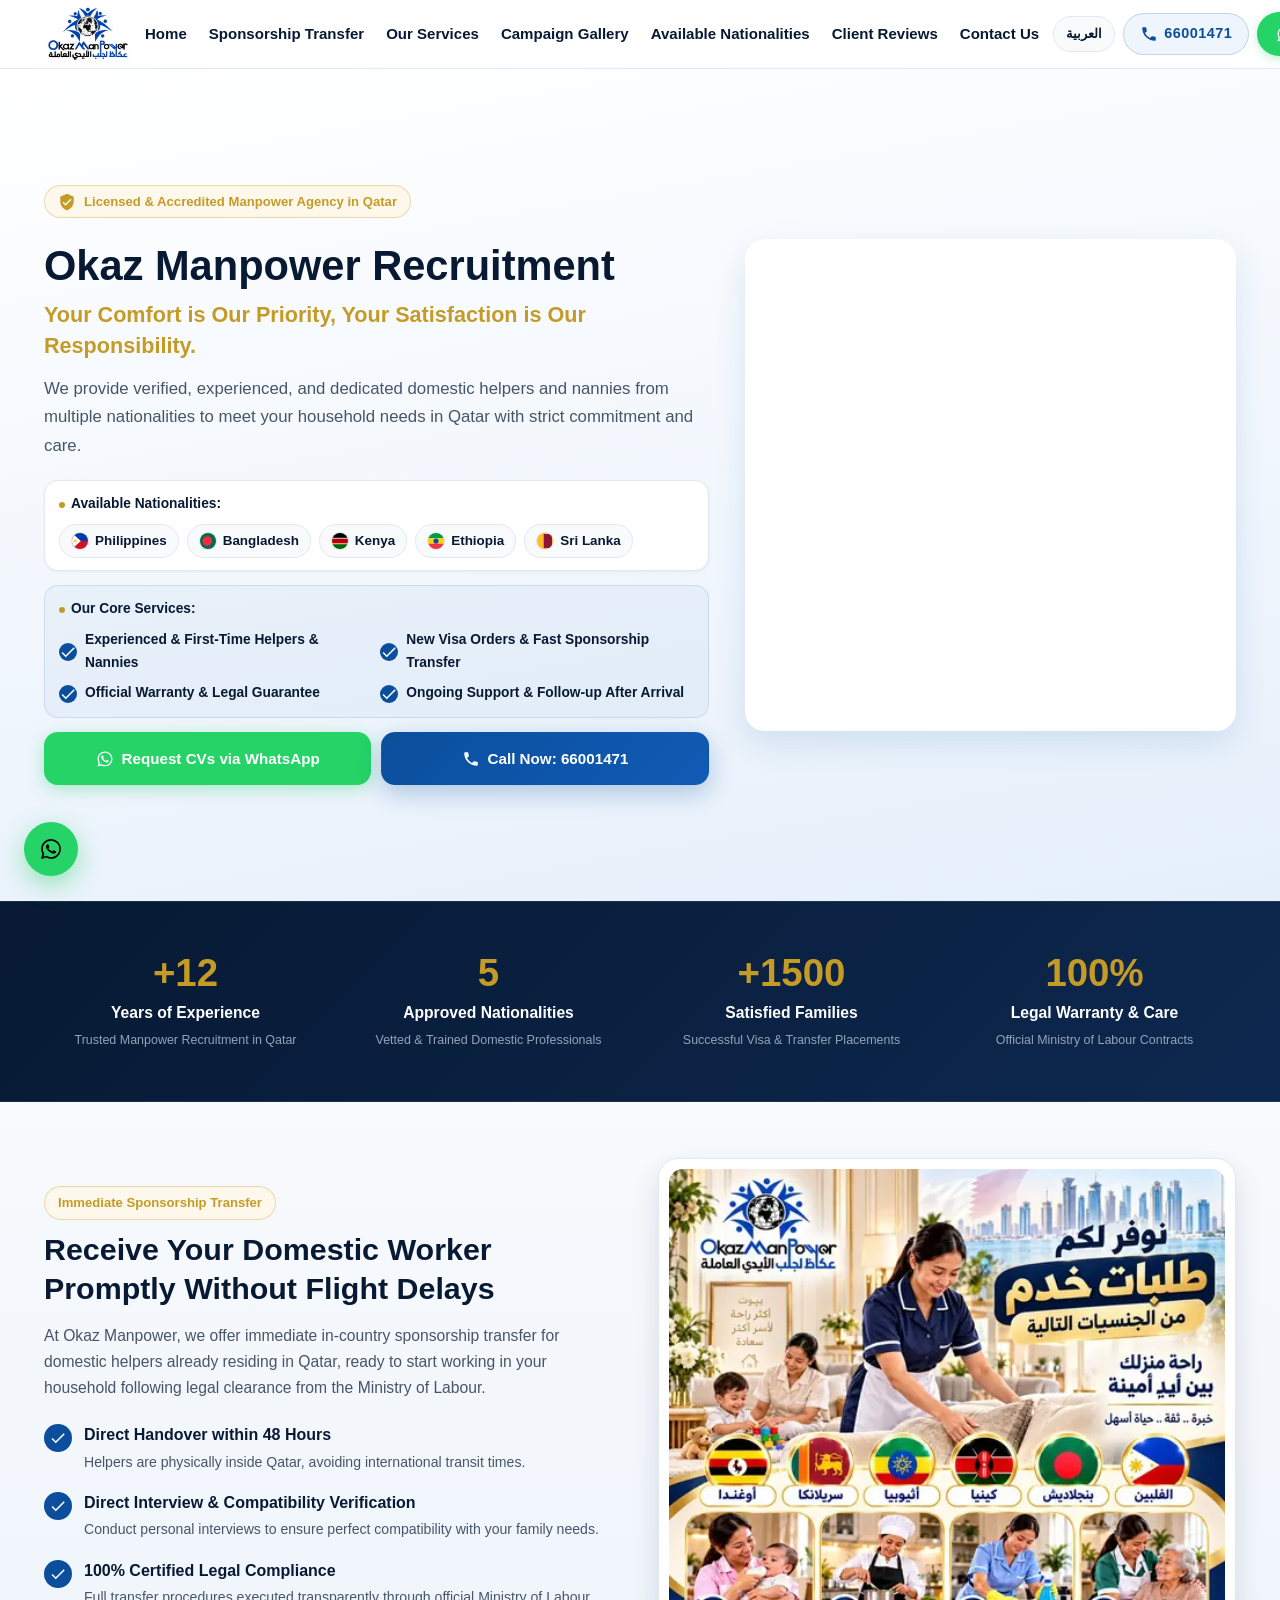
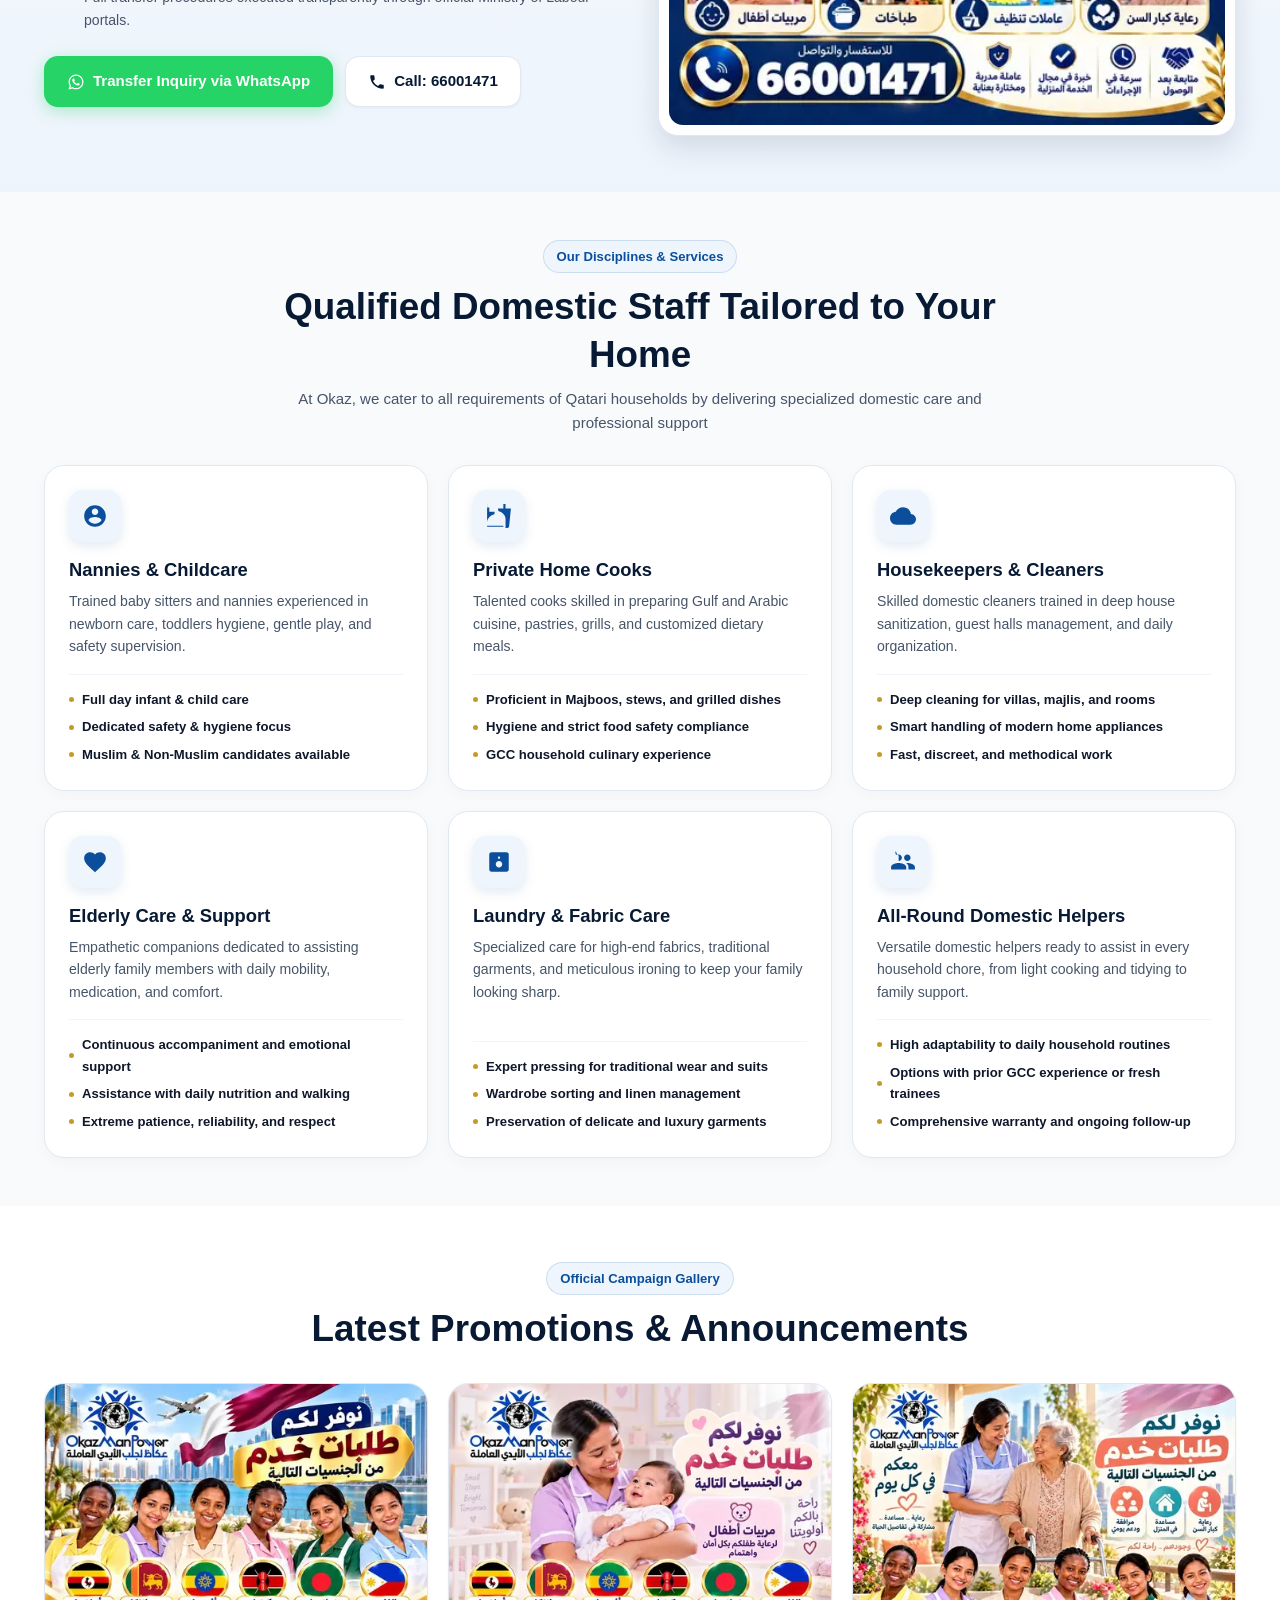
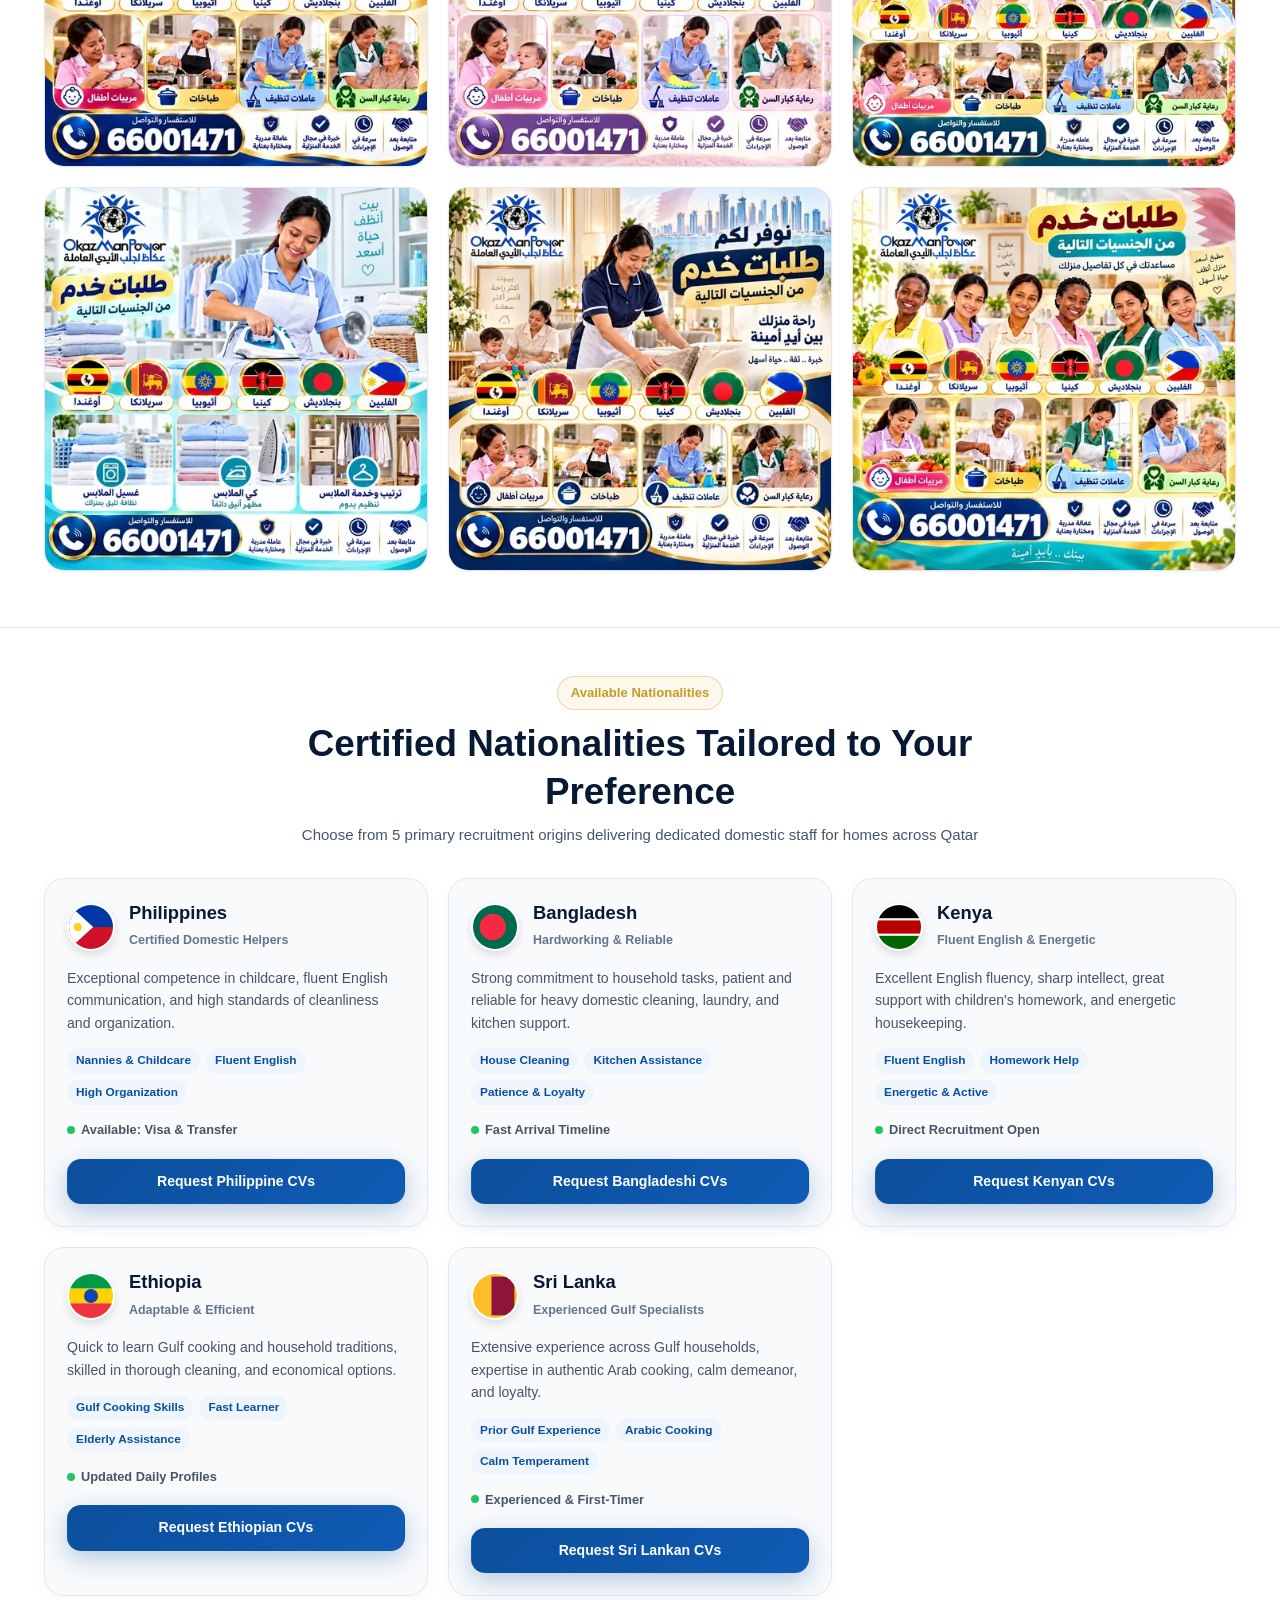
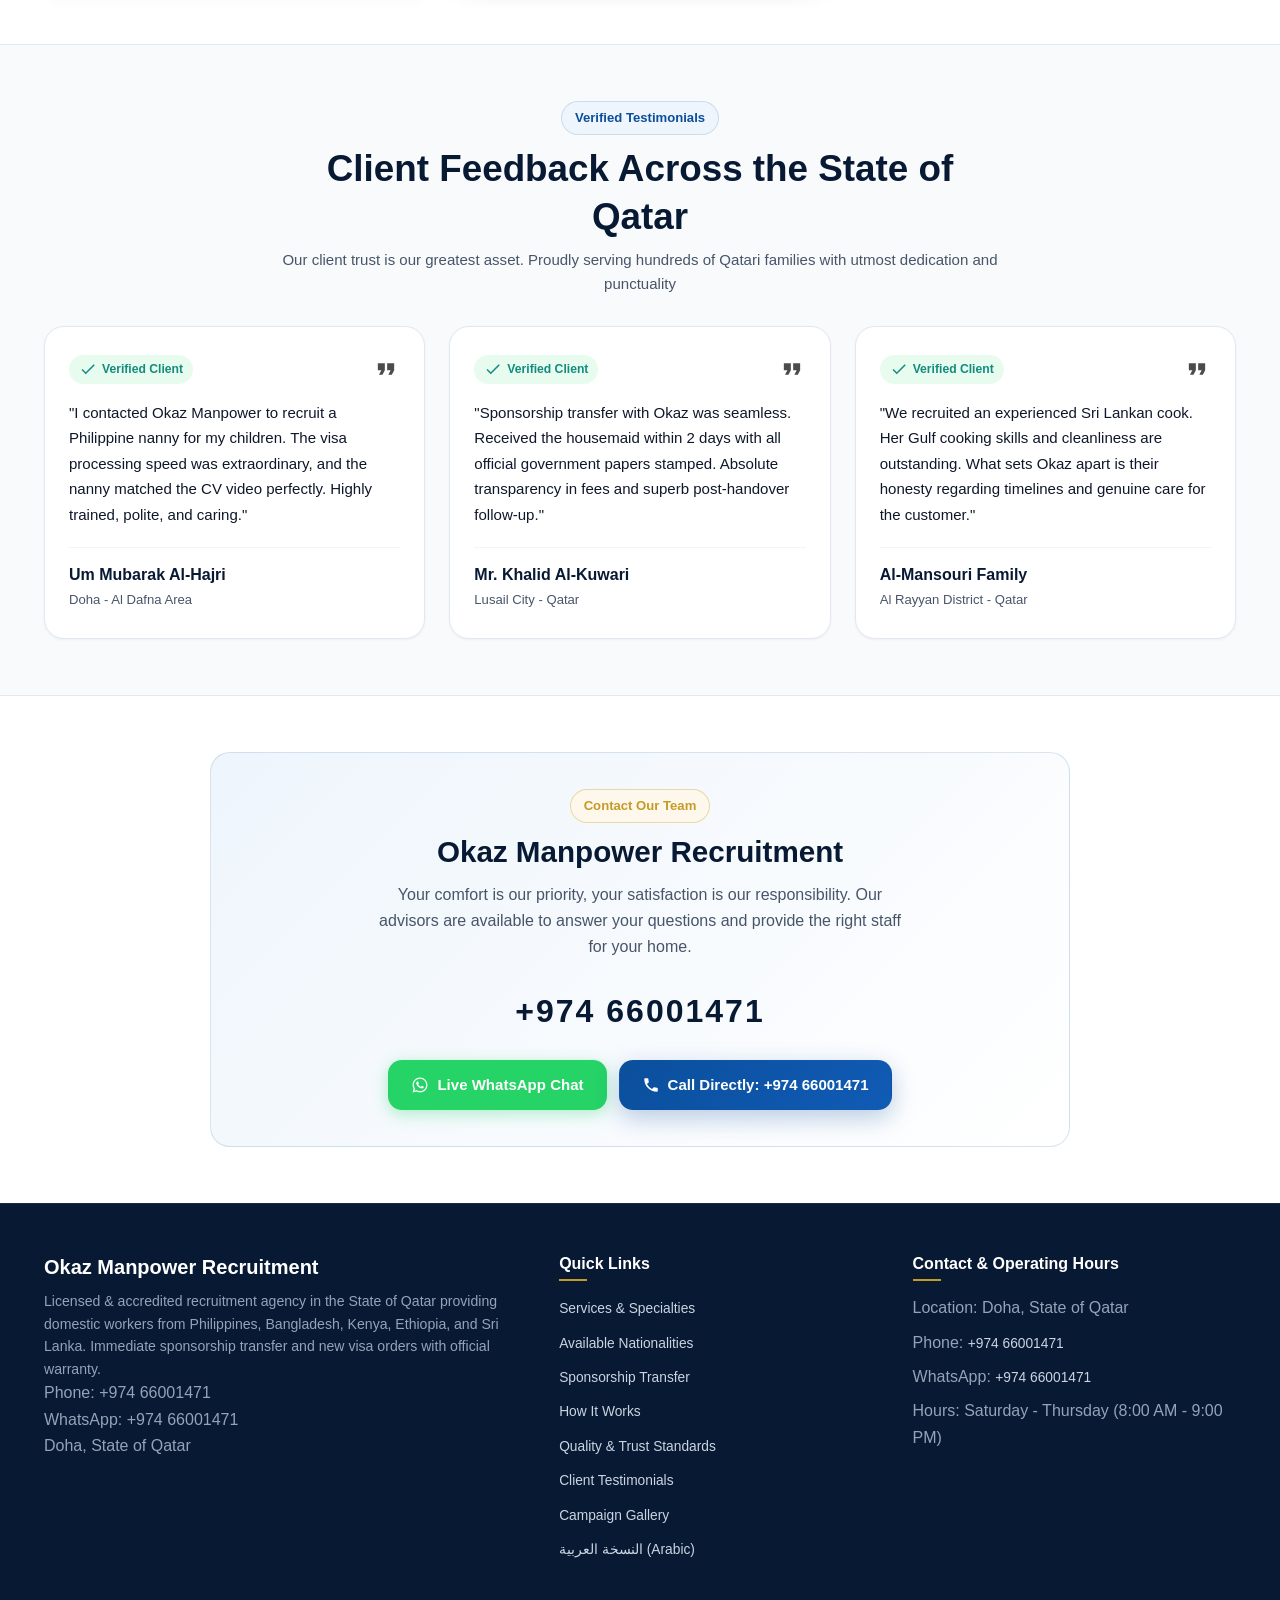
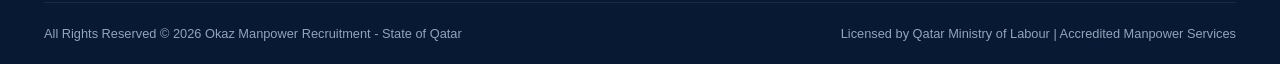
==== commit 7969e38d: "feat: remove Uganda references and update approved nationalities count to 5" ====
--- a/en.html
+++ b/en.html
@@ -4,7 +4,7 @@
   <meta charset="UTF-8">
   <meta name="viewport" content="width=device-width, initial-scale=1.0">
   <title>Okaz Manpower Recruitment | Doha, Qatar</title>
-  <meta name="description" content="Okaz Manpower Recruitment agency in Doha, Qatar. Providing certified housemaids, nannies, cooks, and cleaners from Philippines, Bangladesh, Kenya, Ethiopia, Sri Lanka, and Uganda. Fast recruitment & immediate sponsorship transfer with guarantee.">
+  <meta name="description" content="Okaz Manpower Recruitment agency in Doha, Qatar. Providing certified housemaids, nannies, cooks, and cleaners from Philippines, Bangladesh, Kenya, Ethiopia, and Sri Lanka. Fast recruitment & immediate sponsorship transfer with guarantee.">
   <meta name="keywords" content="Okaz Manpower, recruitment agency Qatar, housemaids Doha, nannies Qatar, sponsorship transfer maids, domestic workers Qatar, private cook Qatar">
   <meta name="author" content="Adel Mounir">
   <meta name="robots" content="index, follow">
@@ -193,12 +193,6 @@
                 </span>
                 <span>Sri Lanka</span>
               </span>
-              <span class="nat-pill">
-                <span class="nat-flag-mini">
-                  <svg viewBox="0 0 100 100" class="flag-svg"><rect width="100" height="33" fill="#000000"/><rect y="33" width="100" height="33" fill="#FCDC04"/><rect y="66" width="100" height="34" fill="#D90000"/></svg>
-                </span>
-                <span>Uganda</span>
-              </span>
             </div>
           </div>
 
@@ -269,7 +263,7 @@
           <div class="stat-sub">Trusted Manpower Recruitment in Qatar</div>
         </div>
         <div class="stat-card">
-          <div class="stat-number">+6</div>
+          <div class="stat-number">5</div>
           <div class="stat-label">Approved Nationalities</div>
           <div class="stat-sub">Vetted & Trained Domestic Professionals</div>
         </div>
@@ -460,7 +454,7 @@
             <div class="portfolio-overlay">
               <div class="portfolio-overlay-text">
                 <span class="portfolio-tag">Comprehensive Campaign</span>
-                <h4 class="portfolio-title">Domestic Helpers from 6 Nationalities</h4>
+                <h4 class="portfolio-title">Domestic Helpers from 5 Nationalities</h4>
               </div>
             </div>
           </div>
@@ -536,7 +530,7 @@
           Available Nationalities
         </span>
         <h2>Certified Nationalities Tailored to Your Preference</h2>
-        <p>Choose from 6 primary recruitment origins delivering dedicated domestic staff for homes across Qatar</p>
+        <p>Choose from 5 primary recruitment origins delivering dedicated domestic staff for homes across Qatar</p>
       </div>
 
       <div class="nationalities-grid">
@@ -677,34 +671,6 @@
           </div>
           <a href="https://wa.me/97466001471?text=Hello%20Okaz%20Manpower,%20I%20would%20like%20to%20request%20available%20CVs%20for%20Sri%20Lankan%20domestic%20workers." target="_blank" rel="noopener noreferrer" class="btn btn-primary nat-card-action">
             Request Sri Lankan CVs
-          </a>
-        </div>
-
-        <!-- Uganda -->
-        <div class="nationality-card">
-          <div class="nat-card-top">
-            <div class="nat-flag-circle">
-              <svg viewBox="0 0 100 100" class="flag-svg"><rect width="100" height="33" fill="#000000"/><rect y="33" width="100" height="33" fill="#FCDC04"/><rect y="66" width="100" height="34" fill="#D90000"/></svg>
-            </div>
-            <div class="nat-title-wrap">
-              <h3>Uganda</h3>
-              <span class="nat-subtitle">Disciplined & Caring</span>
-            </div>
-          </div>
-          <div class="nat-card-body">
-            <p>High discipline, fluent English speaking, excellent capabilities in childcare and daily cleaning with dedication.</p>
-            <div class="nat-meta-tags">
-              <span class="nat-spec-tag">Childcare Trained</span>
-              <span class="nat-spec-tag">Fluent English</span>
-              <span class="nat-spec-tag">Strict Discipline</span>
-            </div>
-            <div class="nat-status-row">
-              <span class="nat-status-dot available"></span>
-              <span>Fast Visa Issuance</span>
-            </div>
-          </div>
-          <a href="https://wa.me/97466001471?text=Hello%20Okaz%20Manpower,%20I%20would%20like%20to%20request%20available%20CVs%20for%20Ugandan%20domestic%20workers." target="_blank" rel="noopener noreferrer" class="btn btn-primary nat-card-action">
-            Request Ugandan CVs
           </a>
         </div>
       </div>
@@ -818,7 +784,7 @@
         <div class="footer-brand">
           <h3>Okaz Manpower Recruitment</h3>
           <p>
-            Licensed & accredited recruitment agency in the State of Qatar providing domestic workers from Philippines, Bangladesh, Kenya, Ethiopia, Sri Lanka, and Uganda. Immediate sponsorship transfer and new visa orders with official warranty.
+            Licensed & accredited recruitment agency in the State of Qatar providing domestic workers from Philippines, Bangladesh, Kenya, Ethiopia, and Sri Lanka. Immediate sponsorship transfer and new visa orders with official warranty.
           </p>
           <div class="footer-contact-mini">
             <div>Phone: <a href="tel:+97466001471">+974 66001471</a></div>
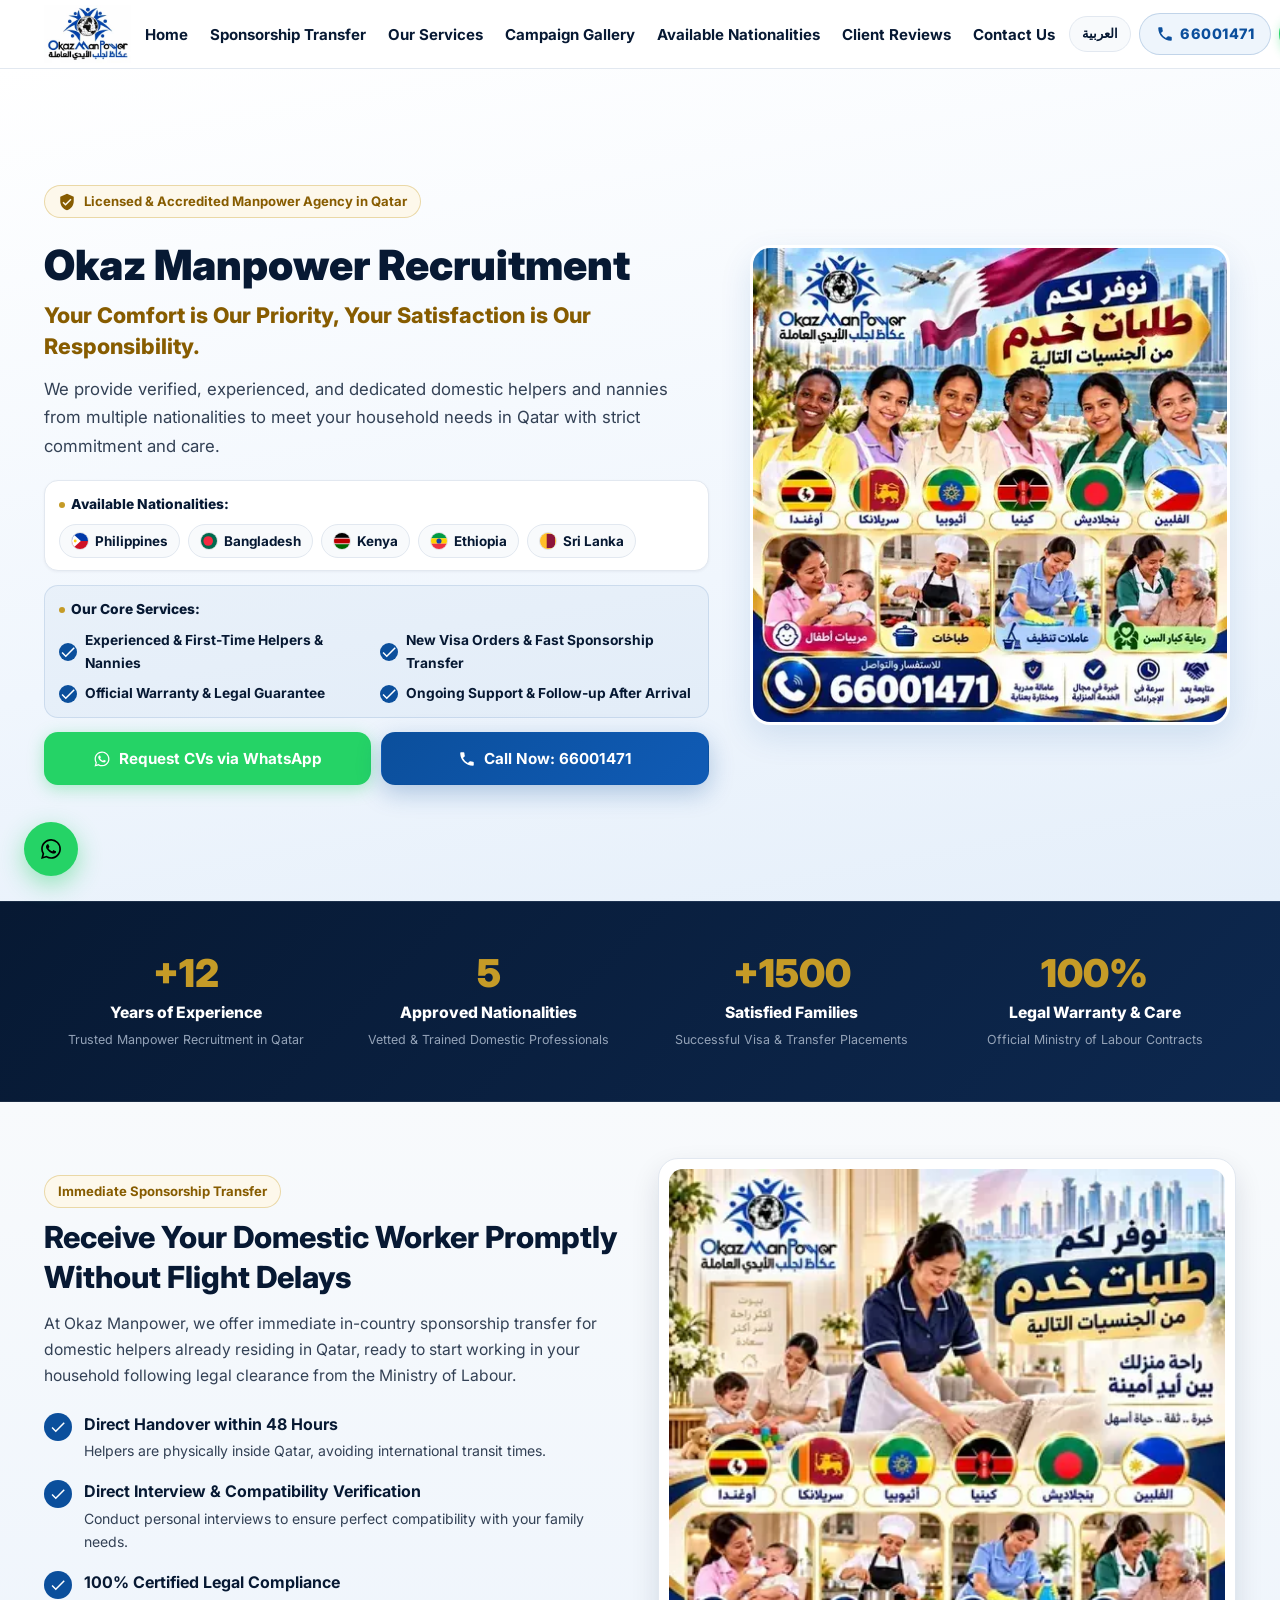
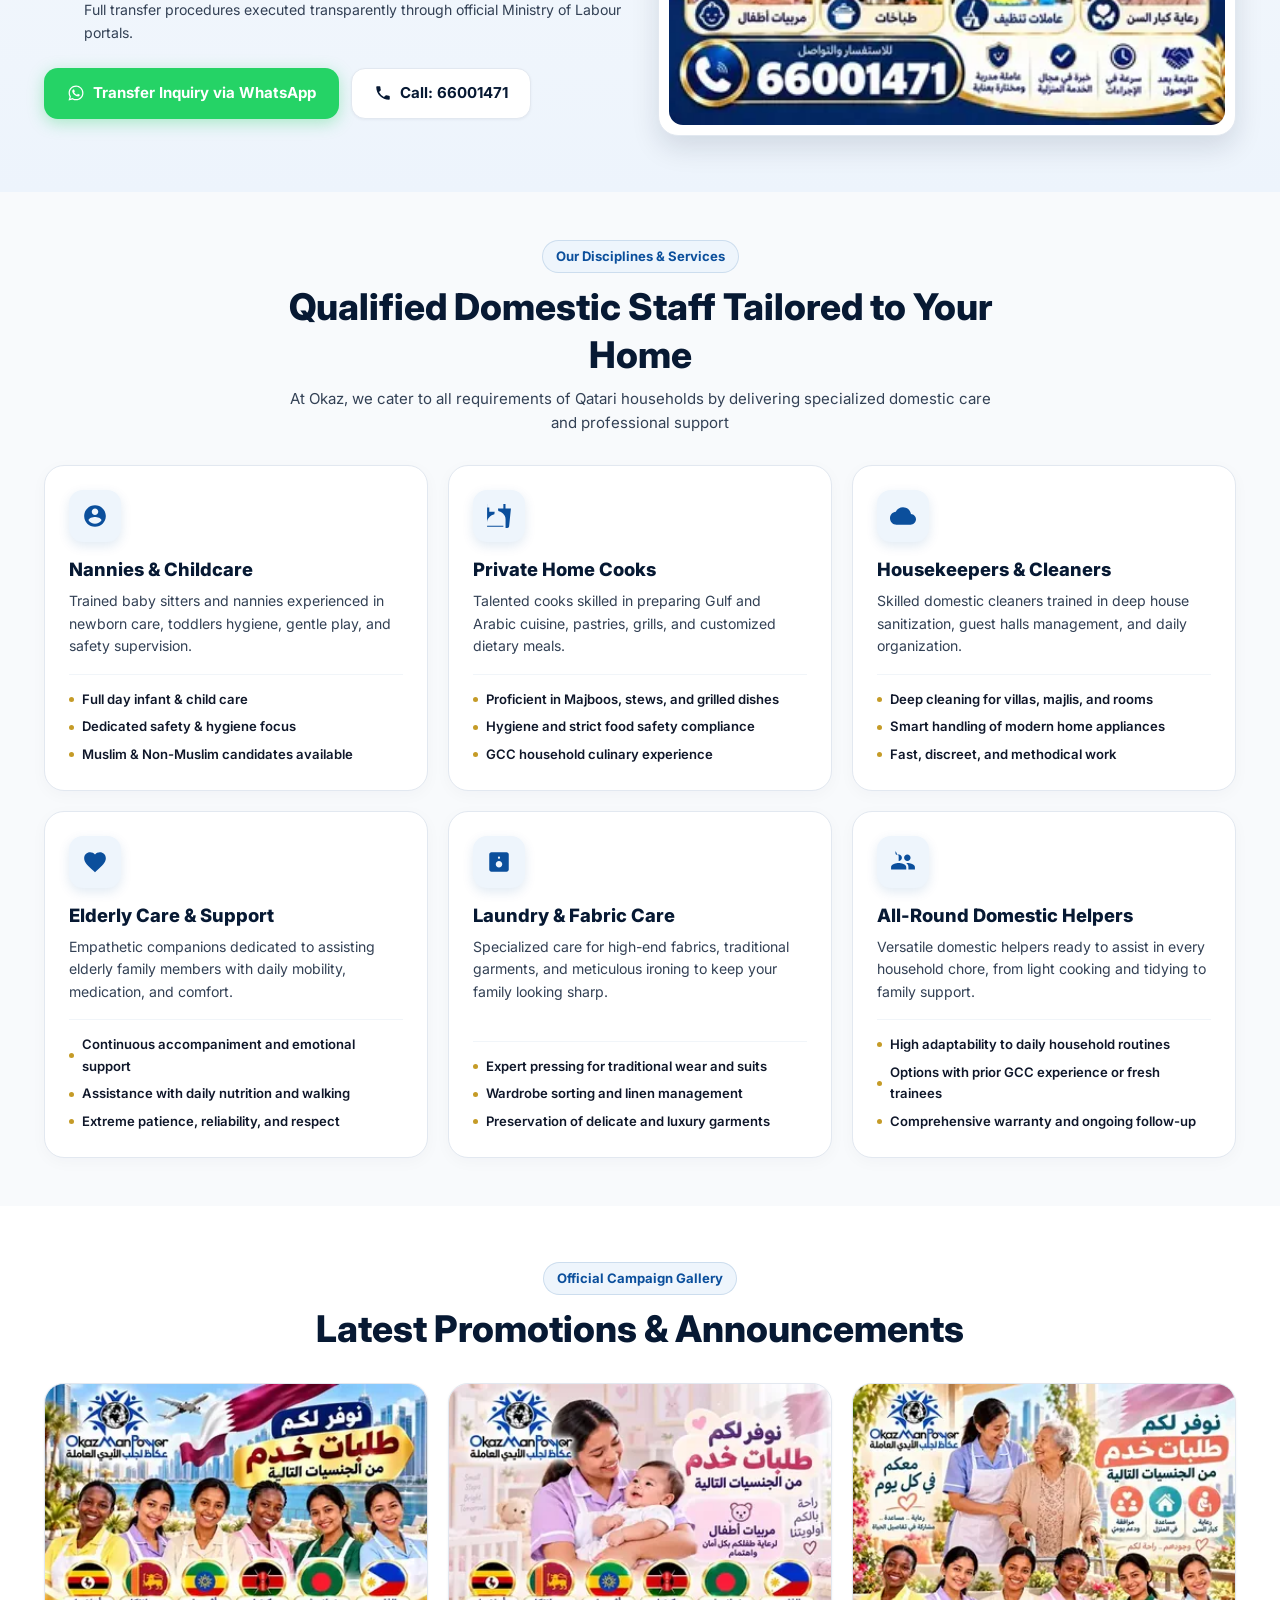
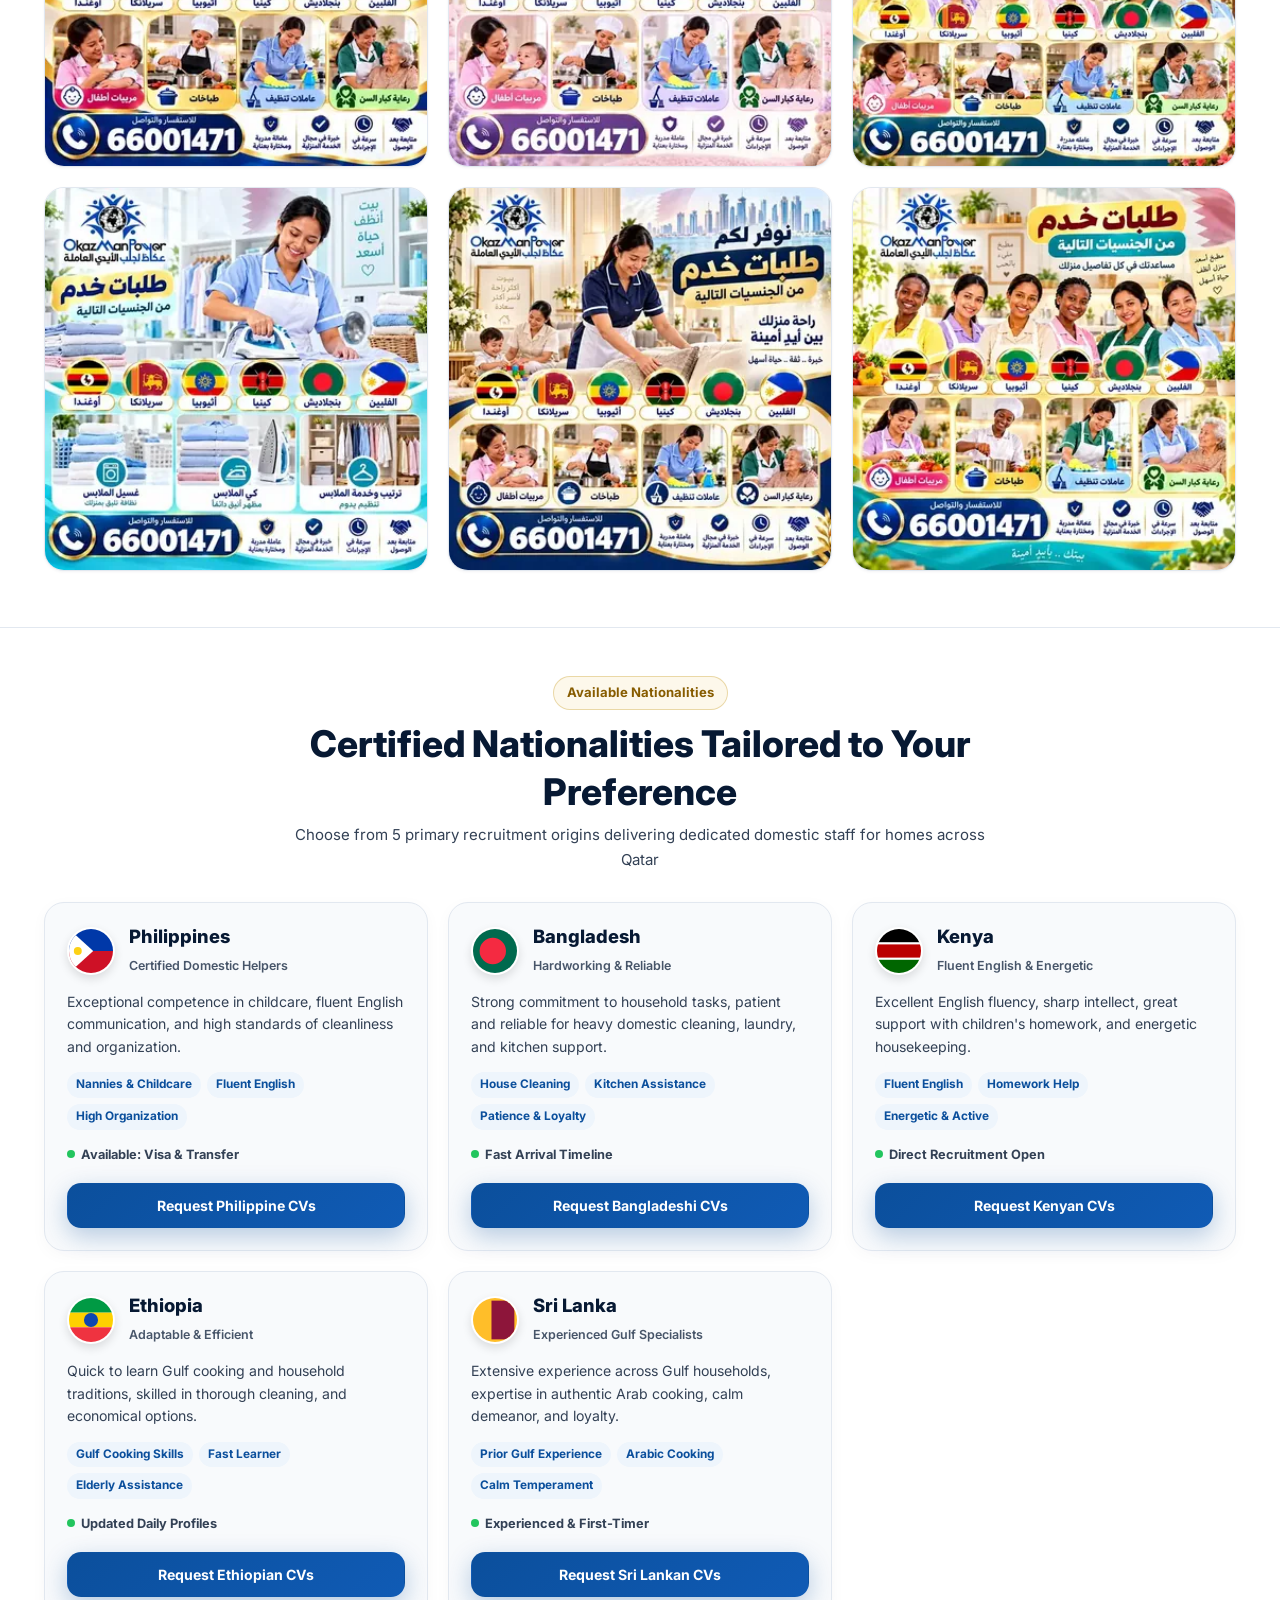
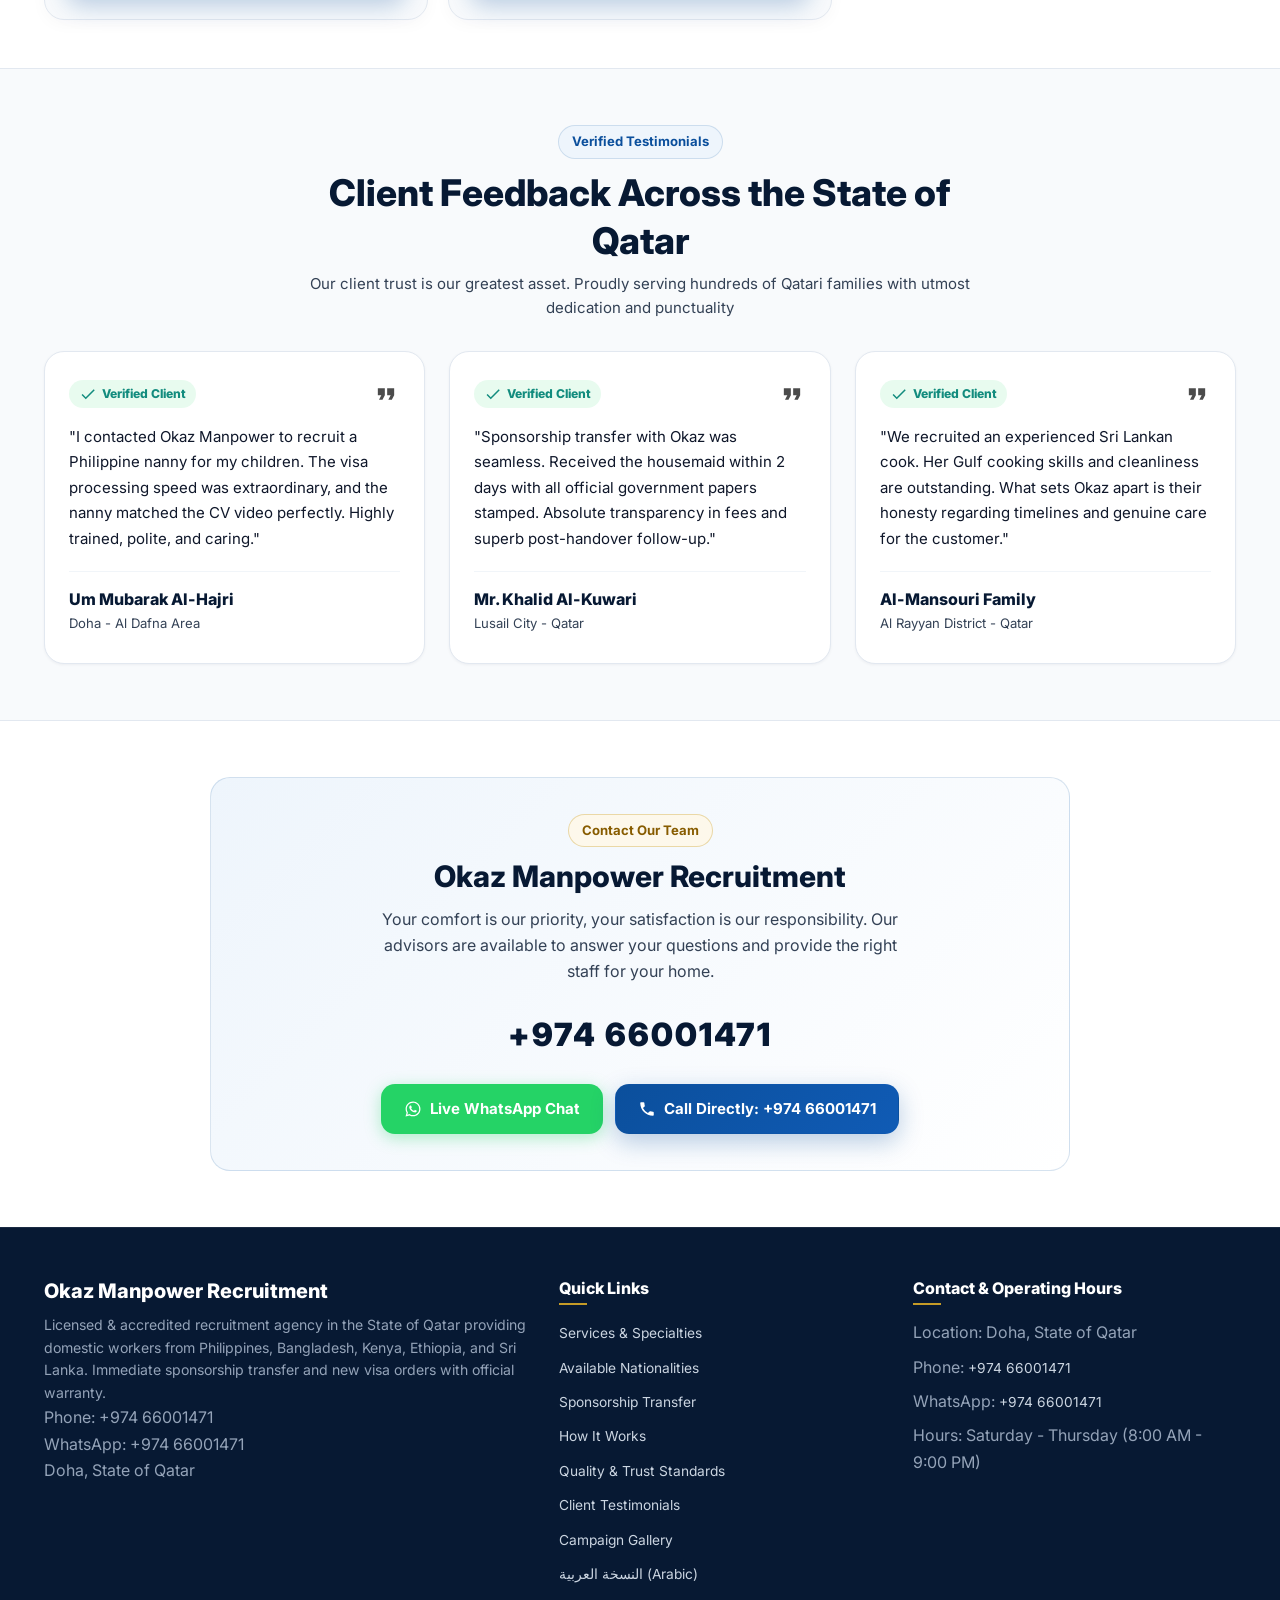
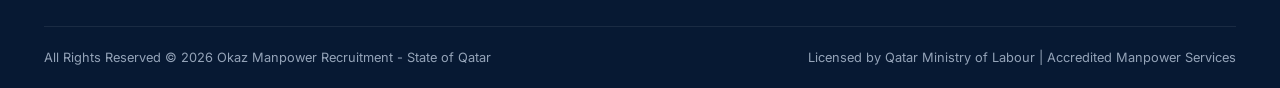
==== commit ec77be99: "perf: optimize Core Web Vitals to 90+, resolve W3C validation errors, eliminate CLS, and update llms" ====
--- a/en.html
+++ b/en.html
@@ -9,9 +9,16 @@
   <meta name="author" content="Adel Mounir">
   <meta name="robots" content="index, follow">
   <link rel="canonical" href="https://okazmanpower.com/en.html">
-
-  <!-- Preload Critical LCP Hero Image in Modern WebP -->
-  <link rel="preload" as="image" href="photo/hero-banner-mobile.webp" media="(max-width: 640px)" type="image/webp">
+  <link rel="describedby" href="https://okazmanpower.com/llms.txt">
+  <link rel="alternate" type="text/markdown" href="https://okazmanpower.com/llms.txt">
+
+  <!-- Security Headers (HTML Fallback) -->
+  <meta http-equiv="X-Content-Type-Options" content="nosniff">
+  <meta http-equiv="Referrer-Policy" content="strict-origin-when-cross-origin">
+  <meta http-equiv="Permissions-Policy" content="camera=(), microphone=(), geolocation=()">
+
+  <!-- Preload Critical LCP Hero Image in Modern WebP with High Priority -->
+  <link rel="preload" as="image" href="photo/hero-banner-mobile.webp" media="(max-width: 640px)" type="image/webp" fetchpriority="high">
   <link rel="preload" as="image" href="photo/hero-banner.webp" media="(min-width: 641px)" type="image/webp">
 
   <!-- Open Graph / Meta -->
@@ -26,13 +33,19 @@
   <meta name="theme-color" content="#071933">
   <link rel="icon" type="image/webp" href="photo/logo.webp">
 
-  <!-- Google Fonts: Cairo & Tajawal -->
+  <!-- Preconnect to Font Origins -->
   <link rel="preconnect" href="https://fonts.googleapis.com">
   <link rel="preconnect" href="https://fonts.gstatic.com" crossorigin>
-  <link href="https://fonts.googleapis.com/css2?family=Cairo:wght@400;600;700;800;900&family=Tajawal:wght@400;500;700;800&display=swap" rel="stylesheet">
-
-  <!-- Main Stylesheet -->
-  <link rel="stylesheet" href="css/style.css">
+
+  <!-- Non-render-blocking Google Fonts: Inter -->
+  <link rel="preload" as="style" href="https://fonts.googleapis.com/css2?family=Inter:wght@400;500;600;700;800&display=swap">
+  <link rel="stylesheet" href="https://fonts.googleapis.com/css2?family=Inter:wght@400;500;600;700;800&display=swap" media="print" onload="this.media='all'">
+  <noscript>
+    <link rel="stylesheet" href="https://fonts.googleapis.com/css2?family=Inter:wght@400;500;600;700;800&display=swap">
+  </noscript>
+
+  <!-- Main Stylesheet (Minified) -->
+  <link rel="stylesheet" href="css/style.min.css">
 
   <!-- Structured Data JSON-LD -->
   <script type="application/ld+json">
@@ -71,11 +84,14 @@
 </head>
 <body>
 
+  <!-- Accessible Skip Link -->
+  <a href="#main-content" class="skip-link visually-hidden">Skip to main content</a>
+
   <!-- Main Site Header -->
   <header class="site-header">
     <div class="container header-inner">
       <a href="en.html" class="site-brand" title="Okaz Manpower Recruitment">
-        <img src="photo/logo.webp" alt="Okaz Manpower Recruitment Logo" class="brand-logo-img" width="160" height="48">
+        <img src="photo/logo.webp" alt="Okaz Manpower Recruitment Logo" class="brand-logo-img" width="120" height="80">
       </a>
 
       <!-- Desktop Navigation Menu -->
@@ -139,6 +155,9 @@
     </div>
   </div>
   <div id="drawerBackdrop" class="drawer-backdrop"></div>
+
+  <!-- Main Semantic Content Wrapper -->
+  <main id="main-content">
 
   <!-- Hero Section -->
   <section id="home" class="hero-section">
@@ -246,7 +265,7 @@
             <picture>
               <source media="(max-width: 640px)" srcset="photo/hero-banner-mobile.webp" type="image/webp">
               <source srcset="photo/hero-banner.webp" type="image/webp">
-              <img src="photo/hero-banner.webp" alt="Okaz Manpower Recruitment Official Banner" class="hero-main-banner-img" width="480" height="480" fetchpriority="high" decoding="async">
+              <img src="photo/hero-banner-mobile.webp" alt="Okaz Manpower Recruitment Official Banner" class="hero-main-banner-img" width="480" height="480" fetchpriority="high" decoding="async">
             </picture>
           </div>
         </div>
@@ -254,8 +273,9 @@
     </div>
   </section>
 
-  <section class="stats-counter-section">
+  <section class="stats-counter-section" aria-label="Okaz Manpower Key Statistics">
     <div class="container">
+      <h2 class="visually-hidden">Okaz Manpower Key Statistics</h2>
       <div class="stats-grid">
         <div class="stat-card">
           <div class="stat-number">+12</div>
@@ -450,11 +470,11 @@
       <div class="portfolio-grid">
         <div class="portfolio-card">
           <div class="portfolio-img-wrap">
-            <img src="photo/poster-general-thumb.webp" data-full="photo/poster-general.webp" alt="General Recruitment Campaign - Okaz" class="portfolio-thumb" width="400" height="400" loading="lazy" decoding="async">
+            <img src="photo/poster-general-thumb.webp" data-full="photo/poster-general.webp" alt="General Recruitment Campaign - Okaz" class="portfolio-thumb" width="360" height="360" loading="lazy" decoding="async">
             <div class="portfolio-overlay">
               <div class="portfolio-overlay-text">
                 <span class="portfolio-tag">Comprehensive Campaign</span>
-                <h4 class="portfolio-title">Domestic Helpers from 5 Nationalities</h4>
+                <h3 class="portfolio-title">Domestic Helpers from 5 Nationalities</h3>
               </div>
             </div>
           </div>
@@ -462,11 +482,11 @@
 
         <div class="portfolio-card">
           <div class="portfolio-img-wrap">
-            <img src="photo/poster-nanny-thumb.webp" data-full="photo/poster-nanny.webp" alt="Nannies & Childcare Campaign - Okaz" class="portfolio-thumb" width="400" height="400" loading="lazy" decoding="async">
+            <img src="photo/poster-nanny-thumb.webp" data-full="photo/poster-nanny.webp" alt="Nannies & Childcare Campaign - Okaz" class="portfolio-thumb" width="360" height="360" loading="lazy" decoding="async">
             <div class="portfolio-overlay">
               <div class="portfolio-overlay-text">
                 <span class="portfolio-tag">Childcare Specialists</span>
-                <h4 class="portfolio-title">Safe & Attentive Childcare Nannies</h4>
+                <h3 class="portfolio-title">Safe & Attentive Childcare Nannies</h3>
               </div>
             </div>
           </div>
@@ -474,11 +494,11 @@
 
         <div class="portfolio-card">
           <div class="portfolio-img-wrap">
-            <img src="photo/poster-elderly-thumb.webp" data-full="photo/poster-elderly.webp" alt="Elderly Support Campaign - Okaz" class="portfolio-thumb" width="400" height="400" loading="lazy" decoding="async">
+            <img src="photo/poster-elderly-thumb.webp" data-full="photo/poster-elderly.webp" alt="Elderly Support Campaign - Okaz" class="portfolio-thumb" width="360" height="360" loading="lazy" decoding="async">
             <div class="portfolio-overlay">
               <div class="portfolio-overlay-text">
                 <span class="portfolio-tag">Elderly Assistance</span>
-                <h4 class="portfolio-title">Daily Companion & Senior Care</h4>
+                <h3 class="portfolio-title">Daily Companion & Senior Care</h3>
               </div>
             </div>
           </div>
@@ -486,11 +506,11 @@
 
         <div class="portfolio-card">
           <div class="portfolio-img-wrap">
-            <img src="photo/poster-cleaning-thumb.webp" data-full="photo/poster-cleaning.webp" alt="Cleaning & Laundry Campaign - Okaz" class="portfolio-thumb" width="400" height="400" loading="lazy" decoding="async">
+            <img src="photo/poster-cleaning-thumb.webp" data-full="photo/poster-cleaning.webp" alt="Cleaning & Laundry Campaign - Okaz" class="portfolio-thumb" width="360" height="360" loading="lazy" decoding="async">
             <div class="portfolio-overlay">
               <div class="portfolio-overlay-text">
                 <span class="portfolio-tag">Housekeeping</span>
-                <h4 class="portfolio-title">Pristine Cleaning & Luxury Ironing</h4>
+                <h3 class="portfolio-title">Pristine Cleaning & Luxury Ironing</h3>
               </div>
             </div>
           </div>
@@ -498,11 +518,11 @@
 
         <div class="portfolio-card">
           <div class="portfolio-img-wrap">
-            <img src="photo/poster-comfort-thumb.webp" data-full="photo/poster-comfort.webp" alt="Home Comfort in Safe Hands - Okaz" class="portfolio-thumb" width="400" height="400" loading="lazy" decoding="async">
+            <img src="photo/poster-comfort-thumb.webp" data-full="photo/poster-comfort.webp" alt="Home Comfort in Safe Hands - Okaz" class="portfolio-thumb" width="360" height="360" loading="lazy" decoding="async">
             <div class="portfolio-overlay">
               <div class="portfolio-overlay-text">
                 <span class="portfolio-tag">Household Care</span>
-                <h4 class="portfolio-title">Your Home in Safe Hands</h4>
+                <h3 class="portfolio-title">Your Home in Safe Hands</h3>
               </div>
             </div>
           </div>
@@ -510,11 +530,11 @@
 
         <div class="portfolio-card">
           <div class="portfolio-img-wrap">
-            <img src="photo/poster-cook-thumb.webp" data-full="photo/poster-cook.webp" alt="Private Home Cooks Campaign - Okaz" class="portfolio-thumb" width="400" height="400" loading="lazy" decoding="async">
+            <img src="photo/poster-cook-thumb.webp" data-full="photo/poster-cook.webp" alt="Private Home Cooks Campaign - Okaz" class="portfolio-thumb" width="360" height="360" loading="lazy" decoding="async">
             <div class="portfolio-overlay">
               <div class="portfolio-overlay-text">
                 <span class="portfolio-tag">Private Cooks</span>
-                <h4 class="portfolio-title">Dedicated Kitchen & Culinary Support</h4>
+                <h3 class="portfolio-title">Dedicated Kitchen & Culinary Support</h3>
               </div>
             </div>
           </div>
@@ -747,7 +767,7 @@
       <button id="lightboxCloseBtn" class="lightbox-close-btn" aria-label="Close Preview">
         <svg class="svg-icon" viewBox="0 0 24 24"><path d="M19 6.41L17.59 5 12 10.59 6.41 5 5 6.41 10.59 12 5 17.59 6.41 19 12 13.41 17.59 19 19 17.59 13.41 12z"/></svg>
       </button>
-      <img id="lightboxImg" src="" alt="Campaign Preview - Okaz" class="lightbox-img">
+      <img id="lightboxImg" src="data:image/svg+xml,%3Csvg xmlns='http://www.w3.org/2000/svg' viewBox='0 0 1 1'%3E%3C/svg%3E" alt="Campaign Preview - Okaz" class="lightbox-img" width="600" height="600">
     </div>
   </div>
 
@@ -777,6 +797,8 @@
       </div>
     </div>
   </section>
+
+  </main>
 
   <footer class="site-footer">
     <div class="container">
--- a/css/style.min.css
+++ b/css/style.min.css
@@ -0,0 +1 @@
+:root{--primary-navy:#071933;--primary-blue:#0b4f9c;--primary-blue-hover:#083c77;--primary-blue-light:#eef5fc;--accent-gold:#c59b27;--accent-gold-hover:#ad861e;--accent-gold-light:#fdf8eb;--accent-gold-text:#875c00;--accent-gold-border:rgba(197,155,39,0.35);--bg-main:#f8fafc;--bg-surface:#ffffff;--bg-surface-elevated:#ffffff;--bg-dark:#071426;--bg-dark-card:#0c203b;--text-main:#0f172a;--text-muted:#334155;--text-subtle:#475569;--text-light:#f8fafc;--text-gold:#875c00;--border-subtle:#e2e8f0;--border-focus:#0b4f9c;--shadow-sm:0 1px 3px rgba(7,25,51,0.05);--shadow-md:0 4px 12px rgba(7,25,51,0.08);--shadow-lg:0 12px 28px rgba(7,25,51,0.12);--shadow-xl:0 20px 40px rgba(7,25,51,0.16);--shadow-gold:0 8px 24px rgba(197,155,39,0.25);--shadow-blue:0 8px 24px rgba(11,79,156,0.28);--radius-sm:8px;--radius-md:14px;--radius-lg:20px;--radius-full:9999px;--transition-fast:0.2s ease;--transition-normal:0.3s cubic-bezier(0.16,1,0.3,1);--transition-slow:0.5s cubic-bezier(0.16,1,0.3,1);--container-max:1240px}*,*::before,*::after{box-sizing:border-box;margin:0;padding:0}html,body{max-width:100%;overflow-x:hidden}html{font-family:'Cairo',system-ui,-apple-system,BlinkMacSystemFont,"Segoe UI",Roboto,sans-serif;font-size:16px;scroll-behavior:smooth;text-rendering:optimizeLegibility;-webkit-font-smoothing:antialiased}.visually-hidden{position:absolute !important;width:1px !important;height:1px !important;padding:0 !important;margin:-1px !important;overflow:hidden !important;clip:rect(0,0,0,0) !important;white-space:nowrap !important;border:0 !important}.skip-link:focus{position:fixed !important;top:10px !important;right:10px !important;z-index:10000 !important;background:var(--primary-navy) !important;color:#ffffff !important;padding:10px 16px !important;border-radius:var(--radius-sm) !important;box-shadow:var(--shadow-lg) !important}html[dir="ltr"]{font-family:'Inter',-apple-system,BlinkMacSystemFont,"Segoe UI",Roboto,sans-serif}body{background-color:var(--bg-main);color:var(--text-main);line-height:1.65;overflow-x:hidden;padding-bottom:72px}@media (min-width:992px){body{padding-bottom:0}}h1,h2,h3,h4,h5,h6{color:var(--primary-navy);font-weight:800;line-height:1.3}a{color:inherit;text-decoration:none;transition:color var(--transition-fast)}img{max-width:100%;height:auto;display:block}button,input,select,textarea{font-family:inherit}.container{width:100%;max-width:var(--container-max);margin-left:auto;margin-right:auto;padding-left:16px;padding-right:16px}@media (min-width:768px){.container{padding-left:24px;padding-right:24px}}.section-padding{padding:42px 0}@media (min-width:768px){.section-padding{padding:56px 0}}.section-badge{display:inline-flex;align-items:center;gap:8px;padding:5px 13px;border-radius:var(--radius-full);background:var(--primary-blue-light);color:var(--primary-blue);font-size:0.82rem;font-weight:700;margin-bottom:10px;border:1px solid rgba(11,79,156,0.15)}.section-badge.gold-badge{background:var(--accent-gold-light);color:var(--accent-gold-text);border-color:var(--accent-gold-border)}.section-header{text-align:center;max-width:720px;margin:0 auto 30px auto}.section-header h2{font-size:1.7rem;margin-bottom:8px}.section-header p{color:var(--text-muted);font-size:0.94rem;line-height:1.6}@media (min-width:768px){.section-header h2{font-size:2.3rem}}.svg-icon{width:18px;height:18px;fill:currentColor;display:inline-block;vertical-align:middle;flex-shrink:0}.svg-icon-lg{width:24px;height:24px}.svg-icon-xl{width:38px;height:38px}.btn{display:inline-flex;align-items:center;justify-content:center;gap:8px;padding:12px 22px;font-size:0.94rem;font-weight:700;border-radius:var(--radius-md);border:1px solid transparent;cursor:pointer;transition:all var(--transition-normal);white-space:nowrap}.btn-primary{background:linear-gradient(135deg,var(--primary-blue),#105bb5);color:#ffffff;box-shadow:var(--shadow-blue)}.btn-primary:hover{background:linear-gradient(135deg,#093f7d,var(--primary-blue));transform:translateY(-2px);box-shadow:0 10px 24px rgba(11,79,156,0.38)}.btn-gold{background:linear-gradient(135deg,var(--accent-gold),#dfb332);color:#ffffff;box-shadow:var(--shadow-gold)}.btn-gold:hover{background:linear-gradient(135deg,#b0891d,var(--accent-gold));transform:translateY(-2px);box-shadow:0 10px 24px rgba(197,155,39,0.38)}.btn-whatsapp{background:#25d366;color:#ffffff;box-shadow:0 4px 16px rgba(37,211,102,0.35)}.btn-whatsapp:hover{background:#20bd5a;transform:translateY(-2px);box-shadow:0 8px 24px rgba(37,211,102,0.45)}.btn-secondary{background:#ffffff;color:var(--primary-navy);border-color:var(--border-subtle);box-shadow:var(--shadow-sm)}.btn-secondary:hover{background:var(--primary-blue-light);border-color:var(--primary-blue);color:var(--primary-blue);transform:translateY(-2px)}.site-header{position:sticky;top:0;z-index:1000;background:rgba(255,255,255,0.97);backdrop-filter:blur(14px);-webkit-backdrop-filter:blur(14px);border-bottom:1px solid var(--border-subtle)}.header-inner{display:flex;align-items:center;justify-content:space-between;height:64px;gap:12px}@media (min-width:992px){.header-inner{height:68px}}.site-brand{display:flex;align-items:center;flex-shrink:0}.brand-logo-img{height:48px;width:auto;aspect-ratio:3 / 2;max-width:170px;object-fit:contain;display:block}@media (min-width:992px){.brand-logo-img{height:58px;max-width:220px}}.brand-title-wrap{display:none}.nav-menu{display:none;list-style:none;align-items:center;gap:18px}@media (min-width:992px){.nav-menu{display:flex}}.nav-link{font-size:0.94rem;font-weight:700;color:var(--primary-navy);padding:6px 2px;white-space:nowrap;position:relative;transition:color var(--transition-fast)}.nav-link::after{content:'';position:absolute;bottom:-2px;left:0;right:0;height:2px;background:linear-gradient(90deg,var(--primary-blue),var(--accent-gold));border-radius:var(--radius-full);transform:scaleX(0);transition:transform var(--transition-fast);transform-origin:right}html[dir="ltr"] .nav-link::after{transform-origin:left}.nav-link:hover{color:var(--primary-blue)}.nav-link:hover::after{transform:scaleX(1)}.header-actions{display:flex;align-items:center;gap:8px;flex-shrink:0}.lang-switch-btn{display:inline-flex;align-items:center;justify-content:center;padding:6px 12px;font-size:0.82rem;font-weight:700;border-radius:var(--radius-full);background:var(--bg-main);border:1px solid var(--border-subtle);color:var(--primary-navy);transition:all var(--transition-fast);white-space:nowrap}.lang-switch-btn:hover{background:var(--primary-blue);color:#ffffff;border-color:var(--primary-blue)}.btn-header-call{display:none;align-items:center;gap:6px;background:var(--primary-blue-light);color:var(--primary-blue);border:1px solid rgba(11,79,156,0.2);padding:8px 16px;font-size:0.9rem;font-weight:800;border-radius:var(--radius-full);letter-spacing:0.5px;transition:all var(--transition-normal);white-space:nowrap}@media (min-width:992px){.btn-header-call{display:inline-flex}}.btn-header-call:hover{background:var(--primary-blue);color:#ffffff;border-color:var(--primary-blue)}.btn-header-whatsapp{display:inline-flex;align-items:center;gap:6px;background:#25d366;color:#ffffff;padding:8px 14px;font-size:0.86rem;font-weight:700;border-radius:var(--radius-full);box-shadow:0 3px 10px rgba(37,211,102,0.3);transition:all var(--transition-normal);white-space:nowrap}@media (min-width:768px){.btn-header-whatsapp{padding:9px 18px;font-size:0.92rem}}.btn-header-whatsapp:hover{background:#20bd5a;transform:translateY(-2px)}.mobile-menu-toggle{display:inline-flex;align-items:center;justify-content:center;width:38px;height:38px;padding:0;background:var(--bg-main);border:1px solid var(--border-subtle);border-radius:var(--radius-sm);color:var(--primary-navy);cursor:pointer}@media (min-width:992px){.mobile-menu-toggle{display:none}}.mobile-nav-drawer{position:fixed;top:0;right:-100%;width:290px;height:100vh;background:#ffffff;z-index:1200;padding:24px 20px;box-shadow:-5px 0 25px rgba(0,0,0,0.15);transition:right 0.35s cubic-bezier(0.16,1,0.3,1);display:flex;flex-direction:column}html[dir="ltr"] .mobile-nav-drawer{right:auto;left:-100%;transition:left 0.35s cubic-bezier(0.16,1,0.3,1);box-shadow:5px 0 25px rgba(0,0,0,0.15)}.mobile-nav-drawer.active{right:0}html[dir="ltr"] .mobile-nav-drawer.active{left:0}.drawer-header{display:flex;align-items:center;justify-content:space-between;margin-bottom:24px;padding-bottom:12px;border-bottom:1px solid var(--border-subtle)}.drawer-close-btn{background:transparent;border:none;font-size:1.4rem;color:var(--text-main);cursor:pointer}.drawer-menu{list-style:none;display:flex;flex-direction:column;gap:12px}.drawer-link{font-size:1rem;font-weight:700;color:var(--primary-navy);display:block;padding:8px 0;border-bottom:1px solid #f1f5f9}.drawer-actions{margin-top:auto;display:flex;flex-direction:column;gap:10px}.drawer-backdrop{position:fixed;inset:0;background:rgba(0,0,0,0.5);z-index:1150;opacity:0;visibility:hidden;transition:all 0.3s ease}.drawer-backdrop.active{opacity:1;visibility:visible}.hero-section{position:relative;background:linear-gradient(170deg,#ffffff 0%,#f0f6fd 60%,#e5effa 100%);padding:16px 0 24px 0;overflow:hidden}@media (min-width:768px){.hero-section{padding:24px 0}}@media (min-width:992px){.hero-section{min-height:calc(100vh - 68px);display:flex;align-items:center;padding:36px 0}.hero-section>.container{width:100%}}.hero-grid{display:grid;grid-template-columns:1fr;gap:24px;align-items:center}@media (min-width:992px){.hero-grid{grid-template-columns:1.15fr 0.85fr;gap:36px}}.hero-badge-wrap{margin-bottom:12px}.hero-title{font-size:1.6rem;font-weight:900;color:var(--primary-navy);line-height:1.25;margin-bottom:6px}@media (min-width:768px){.hero-title{font-size:2.1rem}}@media (min-width:992px){.hero-title{font-size:2.35rem;margin-bottom:8px}}@media (min-width:1200px){.hero-title{font-size:2.6rem}}.hero-slogan{display:block;font-size:1.05rem;font-weight:800;color:var(--accent-gold-text);margin-bottom:12px;line-height:1.4}@media (min-width:768px){.hero-slogan{font-size:1.25rem}}@media (min-width:992px){.hero-slogan{font-size:1.35rem;margin-bottom:14px}}.hero-description{font-size:0.96rem;color:var(--text-muted);line-height:1.6;margin-bottom:16px}@media (min-width:992px){.hero-description{font-size:1.05rem;line-height:1.7;margin-bottom:20px}}.hero-nationalities-box{background:#ffffff;border:1px solid var(--border-subtle);border-radius:var(--radius-md);padding:12px 14px;margin-bottom:14px;box-shadow:var(--shadow-sm)}.hero-subheading-tag{font-size:0.86rem;font-weight:800;color:var(--primary-navy);margin-bottom:8px;display:flex;align-items:center;gap:6px}.hero-subheading-tag::before{content:'';width:6px;height:6px;border-radius:50%;background:var(--accent-gold);display:inline-block}.hero-nationalities-pills{display:flex;flex-wrap:wrap;gap:8px}.nat-pill{display:inline-flex;align-items:center;gap:6px;background:var(--bg-main);border:1px solid var(--border-subtle);padding:5px 11px;border-radius:var(--radius-full);font-size:0.84rem;font-weight:700;color:var(--primary-navy);transition:all var(--transition-fast)}.nat-pill:hover{background:#ffffff;border-color:var(--accent-gold);transform:translateY(-2px);box-shadow:var(--shadow-sm)}.nat-flag-mini{width:18px;height:18px;border-radius:50%;border:1px solid rgba(0,0,0,0.1);display:inline-block;flex-shrink:0;overflow:hidden}.hero-services-block{background:rgba(11,79,156,0.04);border:1px solid rgba(11,79,156,0.12);border-radius:var(--radius-md);padding:12px 14px;margin-bottom:14px}.hero-services-grid{display:grid;grid-template-columns:1fr;gap:8px}@media (min-width:640px){.hero-services-grid{grid-template-columns:1fr 1fr}}.hero-service-item{display:flex;align-items:center;gap:8px;font-size:0.86rem;font-weight:700;color:var(--primary-navy)}.service-check-icon{width:18px;height:18px;border-radius:50%;background:var(--primary-blue);color:#ffffff;display:flex;align-items:center;justify-content:center;flex-shrink:0}.hero-contact-banner{background:linear-gradient(135deg,var(--primary-navy) 0%,#0d284f 100%);color:#ffffff;padding:10px 16px;border-radius:var(--radius-md);margin-bottom:16px;box-shadow:var(--shadow-sm)}.hero-contact-label{display:flex;align-items:center;flex-wrap:wrap;gap:8px;font-size:0.9rem;font-weight:700}.hero-phone-link{font-size:1.25rem;font-weight:900;color:var(--accent-gold);letter-spacing:1px;direction:ltr}.hero-phone-link:hover{text-decoration:underline}.hero-cta-group{display:flex;flex-direction:column;gap:10px}@media (min-width:560px){.hero-cta-group{flex-direction:row}}.hero-main-btn{width:100%;padding:13px 20px;font-size:0.95rem}@media (min-width:560px){.hero-main-btn{width:auto;flex:1}}.hero-visual-card{position:relative;border-radius:var(--radius-lg);overflow:hidden;box-shadow:0 12px 32px rgba(11,79,156,0.12);border:3px solid #ffffff;background:#ffffff;display:flex;justify-content:center;align-items:center;aspect-ratio:1 / 1;width:100%;max-width:480px;margin:0 auto}@media (min-width:992px){.hero-visual-card{max-height:min(580px,80vh)}}.hero-main-banner-img{width:100%;height:100%;aspect-ratio:1 / 1;object-fit:cover;border-radius:var(--radius-md);display:block}@media (min-width:992px){.hero-main-banner-img{max-height:min(580px,80vh)}}.stats-counter-section{background:linear-gradient(135deg,#071933 0%,#0d284f 100%);color:#ffffff;padding:40px 0;border-top:1px solid rgba(255,255,255,0.08);border-bottom:1px solid rgba(255,255,255,0.08)}.stats-grid{display:grid;grid-template-columns:repeat(2,1fr);gap:20px}@media (min-width:768px){.stats-grid{grid-template-columns:repeat(4,1fr)}}.stat-card{text-align:center;padding:10px}.stat-number{font-size:2.4rem;font-weight:900;color:var(--accent-gold);line-height:1.1;margin-bottom:6px}.stat-label{font-size:0.98rem;font-weight:800;color:#ffffff;margin-bottom:4px}.stat-sub{font-size:0.78rem;color:#94a3b8}.steps-section{background:#ffffff;position:relative}.steps-grid{display:grid;grid-template-columns:1fr;gap:20px}@media (min-width:640px){.steps-grid{grid-template-columns:repeat(2,1fr)}}@media (min-width:1024px){.steps-grid{grid-template-columns:repeat(4,1fr)}}.step-card{background:var(--bg-main);border:1px solid var(--border-subtle);border-radius:var(--radius-lg);padding:28px 20px;position:relative;transition:all var(--transition-normal);display:flex;flex-direction:column}.step-card:hover{transform:translateY(-4px);border-color:var(--primary-blue);box-shadow:var(--shadow-lg);background:#ffffff}.step-card-header{display:flex;align-items:center;justify-content:space-between;margin-bottom:18px}.step-number{font-size:1.4rem;font-weight:900;color:var(--accent-gold);line-height:1;font-family:monospace,sans-serif;background:rgba(197,155,39,0.12);padding:4px 10px;border-radius:var(--radius-sm)}.step-icon-wrap{width:44px;height:44px;border-radius:var(--radius-md);background:var(--primary-blue-light);color:var(--primary-blue);display:flex;align-items:center;justify-content:center}.step-card h3{font-size:1.15rem;font-weight:800;color:var(--primary-navy);margin-bottom:10px}.step-card p{font-size:0.9rem;color:var(--text-muted);line-height:1.65;margin:0}@media (max-width:767px){.step-card{text-align:center;align-items:center}.step-card-header{justify-content:center;gap:16px;width:100%}.step-card h3,.step-card p{text-align:center}}.services-section{background:var(--bg-main);padding:48px 0}.services-grid{display:grid;grid-template-columns:1fr;gap:20px}@media (min-width:640px){.services-grid{grid-template-columns:repeat(2,1fr)}}@media (min-width:1024px){.services-grid{grid-template-columns:repeat(3,1fr)}}.service-card{background:#ffffff;border-radius:var(--radius-lg);border:1px solid var(--border-subtle);padding:24px;transition:all var(--transition-normal);display:flex;flex-direction:column;box-shadow:0 4px 16px rgba(7,25,51,0.03)}.service-card:hover{transform:translateY(-4px);box-shadow:var(--shadow-lg);border-color:var(--primary-blue)}.service-icon-wrap{width:52px;height:52px;border-radius:14px;background:var(--primary-blue-light);color:var(--primary-blue);display:flex;align-items:center;justify-content:center;margin-bottom:16px;flex-shrink:0;box-shadow:0 4px 12px rgba(11,79,156,0.12);transition:all var(--transition-fast)}.service-card:hover .service-icon-wrap{background:var(--primary-blue);color:#ffffff;transform:scale(1.05)}.service-icon{width:26px;height:26px;fill:currentColor;display:block}.service-card h3{font-size:1.15rem;font-weight:800;color:var(--primary-navy);margin-bottom:8px}.service-card p{color:var(--text-muted);font-size:0.88rem;line-height:1.6;margin-bottom:16px}.service-features-list{list-style:none;display:flex;flex-direction:column;gap:6px;margin-top:auto;padding-top:14px;border-top:1px solid #f1f5f9}.service-features-list li{font-size:0.82rem;color:var(--text-main);font-weight:600;display:flex;align-items:center;gap:8px}.service-features-list li::before{content:'';width:5px;height:5px;border-radius:50%;background:var(--accent-gold);flex-shrink:0}@media (max-width:767px){.service-card{text-align:center;align-items:center}.service-icon-wrap{margin-left:auto;margin-right:auto}.service-card h3{text-align:center}.service-card p{text-align:center}.service-features-list{width:100%;align-items:center}.service-features-list li{justify-content:center;text-align:center}}.nationalities-section{background:#ffffff;padding:48px 0;border-top:1px solid var(--border-subtle);border-bottom:1px solid var(--border-subtle)}.nationalities-grid{display:grid;grid-template-columns:1fr;gap:20px}@media (min-width:640px){.nationalities-grid{grid-template-columns:repeat(2,1fr)}}@media (min-width:1024px){.nationalities-grid{grid-template-columns:repeat(3,1fr)}}.nationality-card{background:var(--bg-main);border:1px solid var(--border-subtle);border-radius:var(--radius-lg);padding:22px;transition:all var(--transition-normal);display:flex;flex-direction:column;box-shadow:0 4px 16px rgba(7,25,51,0.03)}.nationality-card:hover{transform:translateY(-4px);background:#ffffff;box-shadow:var(--shadow-lg);border-color:var(--accent-gold)}.nat-card-top{display:flex;align-items:center;gap:14px;margin-bottom:14px}.nat-flag-circle{width:48px;height:48px;border-radius:50%;border:2px solid #ffffff;box-shadow:0 4px 10px rgba(0,0,0,0.12);overflow:hidden;flex-shrink:0;display:flex;align-items:center;justify-content:center;background:#ffffff}.flag-svg{width:100%;height:100%;display:block;object-fit:cover}.nat-title-wrap h3{font-size:1.15rem;font-weight:800;color:var(--primary-navy);margin-bottom:2px}.nat-subtitle{font-size:0.78rem;color:var(--text-subtle);font-weight:600}.nat-card-body p{font-size:0.88rem;color:var(--text-muted);line-height:1.6;margin-bottom:14px}.nat-meta-tags{display:flex;flex-wrap:wrap;gap:6px;margin-bottom:14px}.nat-spec-tag{font-size:0.74rem;font-weight:700;color:var(--primary-blue);background:var(--primary-blue-light);padding:3px 9px;border-radius:var(--radius-full)}.nat-status-row{display:flex;align-items:center;gap:6px;font-size:0.8rem;font-weight:700;color:var(--text-muted);margin-bottom:18px;margin-top:auto}.nat-status-dot{width:8px;height:8px;border-radius:50%;background:#22c55e}.nat-card-action{width:100%;padding:10px 14px;font-size:0.88rem;font-weight:700}.transfer-section{background:linear-gradient(180deg,#f8fafc 0%,#edf4fc 100%)}.transfer-grid{display:grid;grid-template-columns:1fr;gap:36px;align-items:center}@media (min-width:992px){.transfer-grid{grid-template-columns:1fr 1fr}}.transfer-content h2{font-size:1.9rem;margin-bottom:14px}.transfer-content p{color:var(--text-muted);font-size:0.98rem;margin-bottom:22px}.transfer-benefits-list{display:flex;flex-direction:column;gap:16px;margin-bottom:24px}.transfer-benefit-item{display:flex;align-items:flex-start;gap:12px}.benefit-check{width:28px;height:28px;border-radius:50%;background:var(--primary-blue);color:#ffffff;display:flex;align-items:center;justify-content:center;flex-shrink:0;margin-top:2px}.transfer-benefit-item strong{display:block;font-size:1rem;color:var(--primary-navy);margin-bottom:2px}.transfer-benefit-item div{font-size:0.88rem;color:var(--text-muted)}.transfer-cta-row{display:flex;flex-wrap:wrap;gap:12px}.transfer-visual-box{background:#ffffff;border:1px solid var(--border-subtle);border-radius:var(--radius-lg);padding:10px;box-shadow:var(--shadow-lg)}.transfer-preview-img{width:100%;border-radius:var(--radius-md);object-fit:contain;display:block}.standards-section{background:linear-gradient(135deg,#071933 0%,#0d284f 100%);color:#ffffff}.standards-section .section-header h2{color:#ffffff}.standards-section .section-header p{color:#94a3b8}.standards-grid{display:grid;grid-template-columns:1fr;gap:24px}@media (min-width:640px){.standards-grid{grid-template-columns:repeat(2,1fr)}}@media (min-width:1024px){.standards-grid{grid-template-columns:repeat(4,1fr)}}.standard-card{background:rgba(255,255,255,0.05);border:1px solid rgba(255,255,255,0.12);border-top:3px solid var(--accent-gold);border-radius:var(--radius-lg);padding:28px 22px;transition:all var(--transition-normal);backdrop-filter:blur(8px)}.standard-card:hover{transform:translateY(-4px);background:rgba(255,255,255,0.08);border-color:rgba(255,255,255,0.25);border-top-color:var(--accent-gold)}.standard-icon-wrap{width:48px;height:48px;border-radius:var(--radius-md);background:rgba(197,155,39,0.18);color:var(--accent-gold);display:flex;align-items:center;justify-content:center;margin-bottom:18px}.standard-card h3{font-size:1.15rem;font-weight:800;color:#ffffff;margin-bottom:10px}.standard-card p{font-size:0.9rem;color:#cbd5e1;line-height:1.65;margin:0}.portfolio-section{background:#ffffff}.portfolio-grid{display:grid;grid-template-columns:1fr;gap:20px}@media (min-width:640px){.portfolio-grid{grid-template-columns:repeat(2,1fr)}}@media (min-width:1024px){.portfolio-grid{grid-template-columns:repeat(3,1fr)}}.portfolio-card{position:relative;border-radius:var(--radius-lg);overflow:hidden;border:1px solid var(--border-subtle);background:var(--bg-main);box-shadow:var(--shadow-sm);cursor:pointer;transition:all var(--transition-normal)}.portfolio-card:hover{transform:translateY(-5px);box-shadow:var(--shadow-xl);border-color:var(--primary-blue)}.portfolio-img-wrap{position:relative;aspect-ratio:1 / 1;overflow:hidden}.portfolio-thumb{width:100%;height:100%;object-fit:cover;transition:transform var(--transition-slow)}.portfolio-card:hover .portfolio-thumb{transform:scale(1.05)}.portfolio-overlay{position:absolute;inset:0;background:linear-gradient(to top,rgba(7,25,51,0.85) 0%,transparent 60%);display:flex;align-items:flex-end;padding:16px;opacity:0;transition:opacity var(--transition-fast)}.portfolio-card:hover .portfolio-overlay{opacity:1}.portfolio-overlay-text{color:#ffffff}.portfolio-tag{display:inline-block;font-size:0.72rem;background:var(--accent-gold);color:#ffffff;padding:2px 7px;border-radius:var(--radius-sm);margin-bottom:4px;font-weight:700}.portfolio-title{font-size:0.95rem;font-weight:700}.lightbox-modal{position:fixed;inset:0;z-index:2000;background:rgba(7,25,51,0.95);display:flex;align-items:center;justify-content:center;padding:16px;opacity:0;visibility:hidden;transition:all var(--transition-fast)}.lightbox-modal.active{opacity:1;visibility:visible}.lightbox-content{position:relative;max-width:860px;max-height:90vh}.lightbox-img{max-width:100%;max-height:80vh;object-fit:contain;border-radius:var(--radius-md);border:2px solid rgba(255,255,255,0.2)}.lightbox-close-btn{position:absolute;top:-42px;left:0;background:transparent;border:none;color:#ffffff;font-size:1.8rem;cursor:pointer}html[dir="ltr"] .lightbox-close-btn{left:auto;right:0}.testimonials-section{background:var(--bg-main)}.testimonials-grid{display:grid;grid-template-columns:1fr;gap:24px}@media (min-width:768px){.testimonials-grid{grid-template-columns:repeat(3,1fr)}}.testimonial-card{background:#ffffff;border:1px solid var(--border-subtle);border-radius:var(--radius-lg);padding:28px 24px;box-shadow:var(--shadow-sm);display:flex;flex-direction:column;transition:all var(--transition-normal)}.testimonial-card:hover{transform:translateY(-4px);box-shadow:var(--shadow-lg);border-color:var(--primary-blue)}.testimonial-header{display:flex;align-items:center;justify-content:space-between;margin-bottom:16px}.testimonial-badge{display:inline-flex;align-items:center;gap:5px;background:rgba(37,211,102,0.1);color:#128c7e;font-size:0.76rem;font-weight:800;padding:4px 10px;border-radius:var(--radius-full)}.testimonial-quote-icon{width:28px;height:28px;color:var(--accent-gold);opacity:0.7}.testimonial-text{font-size:0.94rem;color:var(--text-dark);line-height:1.7;margin-bottom:20px;flex-grow:1;font-style:normal}.testimonial-author{border-top:1px solid #f1f5f9;padding-top:14px}.author-name{font-size:1rem;font-weight:800;color:var(--primary-navy)}.author-location{font-size:0.82rem;color:var(--text-muted)}@media (max-width:767px){.testimonial-card{text-align:center}.testimonial-header{justify-content:center;gap:16px}.testimonial-text,.testimonial-author{text-align:center}}.cv-cta-section{background:#ffffff;padding:40px 0}.cv-cta-card{background:linear-gradient(135deg,#071933 0%,#103463 100%);color:#ffffff;border-radius:var(--radius-xl);padding:36px 24px;text-align:center;border:1px solid rgba(197,155,39,0.3);box-shadow:var(--shadow-xl)}@media (min-width:768px){.cv-cta-card{padding:50px 40px}}.cv-cta-card h2{color:#ffffff;font-size:1.75rem;margin-bottom:12px}.cv-cta-card p{color:#cbd5e1;max-width:620px;margin:0 auto 24px auto;font-size:1rem;line-height:1.7}.cv-quick-nationalities{display:flex;flex-wrap:wrap;justify-content:center;gap:10px;margin-bottom:28px}.cv-nat-btn{display:inline-flex;align-items:center;gap:6px;background:rgba(255,255,255,0.08);border:1px solid rgba(255,255,255,0.2);color:#ffffff;padding:8px 14px;border-radius:var(--radius-full);font-size:0.85rem;font-weight:700;transition:all var(--transition-fast)}.cv-nat-btn:hover{background:var(--accent-gold);color:var(--primary-navy);border-color:var(--accent-gold);transform:translateY(-2px)}.cv-cta-actions{display:flex;align-items:center;justify-content:center;flex-wrap:wrap;gap:14px}.contact-section{background:#ffffff;border-top:1px solid var(--border-subtle)}.contact-card-wrap{background:linear-gradient(135deg,var(--primary-blue-light) 0%,#ffffff 100%);border:1px solid rgba(11,79,156,0.15);border-radius:var(--radius-lg);padding:36px 20px;text-align:center;max-width:860px;margin:0 auto}.contact-card-wrap h2{font-size:1.85rem;margin-bottom:10px}.contact-card-wrap p{color:var(--text-muted);max-width:540px;margin:0 auto 24px auto}.contact-phone-display{font-size:2rem;font-weight:900;color:var(--primary-navy);letter-spacing:2px;direction:ltr;display:inline-block;margin-bottom:22px}.contact-buttons-row{display:flex;align-items:center;justify-content:center;flex-wrap:wrap;gap:12px}.site-footer{background:var(--primary-navy);color:#94a3b8;padding:50px 0 20px 0;border-top:1px solid rgba(255,255,255,0.08)}.footer-grid{display:grid;grid-template-columns:1fr;gap:30px;margin-bottom:40px}@media (min-width:768px){.footer-grid{grid-template-columns:1.5fr 1fr 1fr}}.footer-brand h3{color:#ffffff;font-size:1.25rem;margin-bottom:10px}.footer-brand p{font-size:0.88rem;line-height:1.6}.footer-col h4{color:#ffffff;font-size:1rem;margin-bottom:14px;position:relative;padding-bottom:6px}.footer-col h4::after{content:'';position:absolute;bottom:0;right:0;width:28px;height:2px;background:var(--accent-gold)}html[dir="ltr"] .footer-col h4::after{right:auto;left:0}.footer-links{list-style:none;display:flex;flex-direction:column;gap:8px}.footer-links a{font-size:0.86rem;color:#cbd5e1}.footer-links a:hover{color:var(--accent-gold)}.footer-bottom{padding-top:20px;border-top:1px solid rgba(255,255,255,0.08);display:flex;align-items:center;justify-content:space-between;flex-wrap:wrap;gap:10px;font-size:0.8rem}.floating-whatsapp-btn{display:none}@media (min-width:992px){.floating-whatsapp-btn{display:flex;position:fixed;bottom:24px;right:24px;z-index:1050;width:54px;height:54px;border-radius:50%;background:#25d366;color:#ffffff;align-items:center;justify-content:center;box-shadow:0 8px 24px rgba(37,211,102,0.45);transition:all var(--transition-normal)}html[dir="ltr"] .floating-whatsapp-btn{right:auto;left:24px}}.floating-whatsapp-btn:hover{transform:scale(1.08);box-shadow:0 10px 28px rgba(37,211,102,0.55)}.floating-whatsapp-tooltip{position:absolute;right:64px;background:var(--primary-navy);color:#ffffff;font-size:0.8rem;font-weight:700;padding:6px 12px;border-radius:var(--radius-full);white-space:nowrap;pointer-events:none;opacity:0;transform:translateX(8px);transition:all var(--transition-fast);box-shadow:var(--shadow-md)}html[dir="ltr"] .floating-whatsapp-tooltip{right:auto;left:64px;transform:translateX(-8px)}.floating-whatsapp-btn:hover .floating-whatsapp-tooltip{opacity:1;transform:translateX(0)}.mobile-action-dock{position:fixed;bottom:0;left:0;right:0;z-index:1000;background:rgba(255,255,255,0.98);backdrop-filter:blur(12px);-webkit-backdrop-filter:blur(12px);border-top:1px solid var(--border-subtle);padding:10px 14px;box-shadow:0 -4px 16px rgba(0,0,0,0.08);display:grid;grid-template-columns:1fr 1fr;gap:10px}@media (min-width:992px){.mobile-action-dock{display:none}}.mobile-dock-btn{display:flex;align-items:center;justify-content:center;gap:8px;padding:12px 10px;font-size:0.9rem;font-weight:700;border-radius:var(--radius-md);color:#ffffff}.mobile-dock-btn.whatsapp-dock{background:#25d366}.mobile-dock-btn.call-dock{background:var(--primary-blue)}
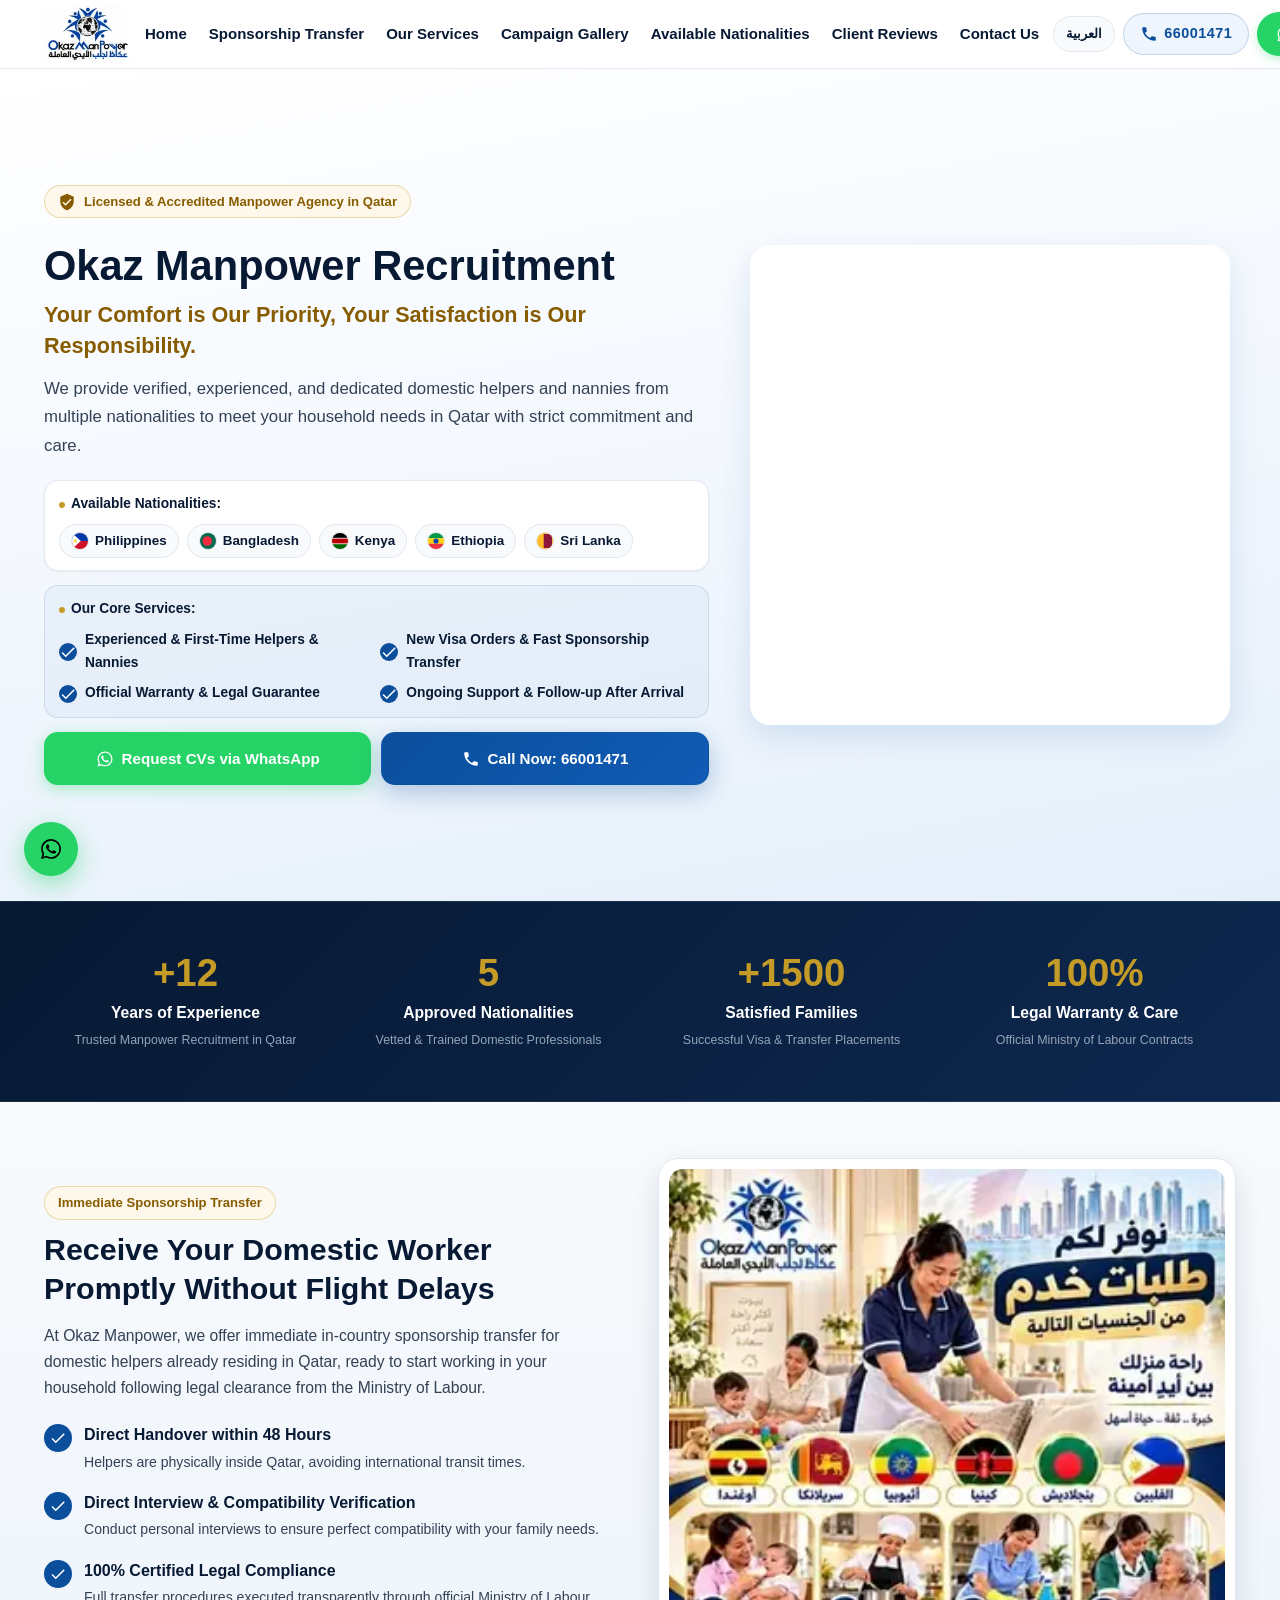
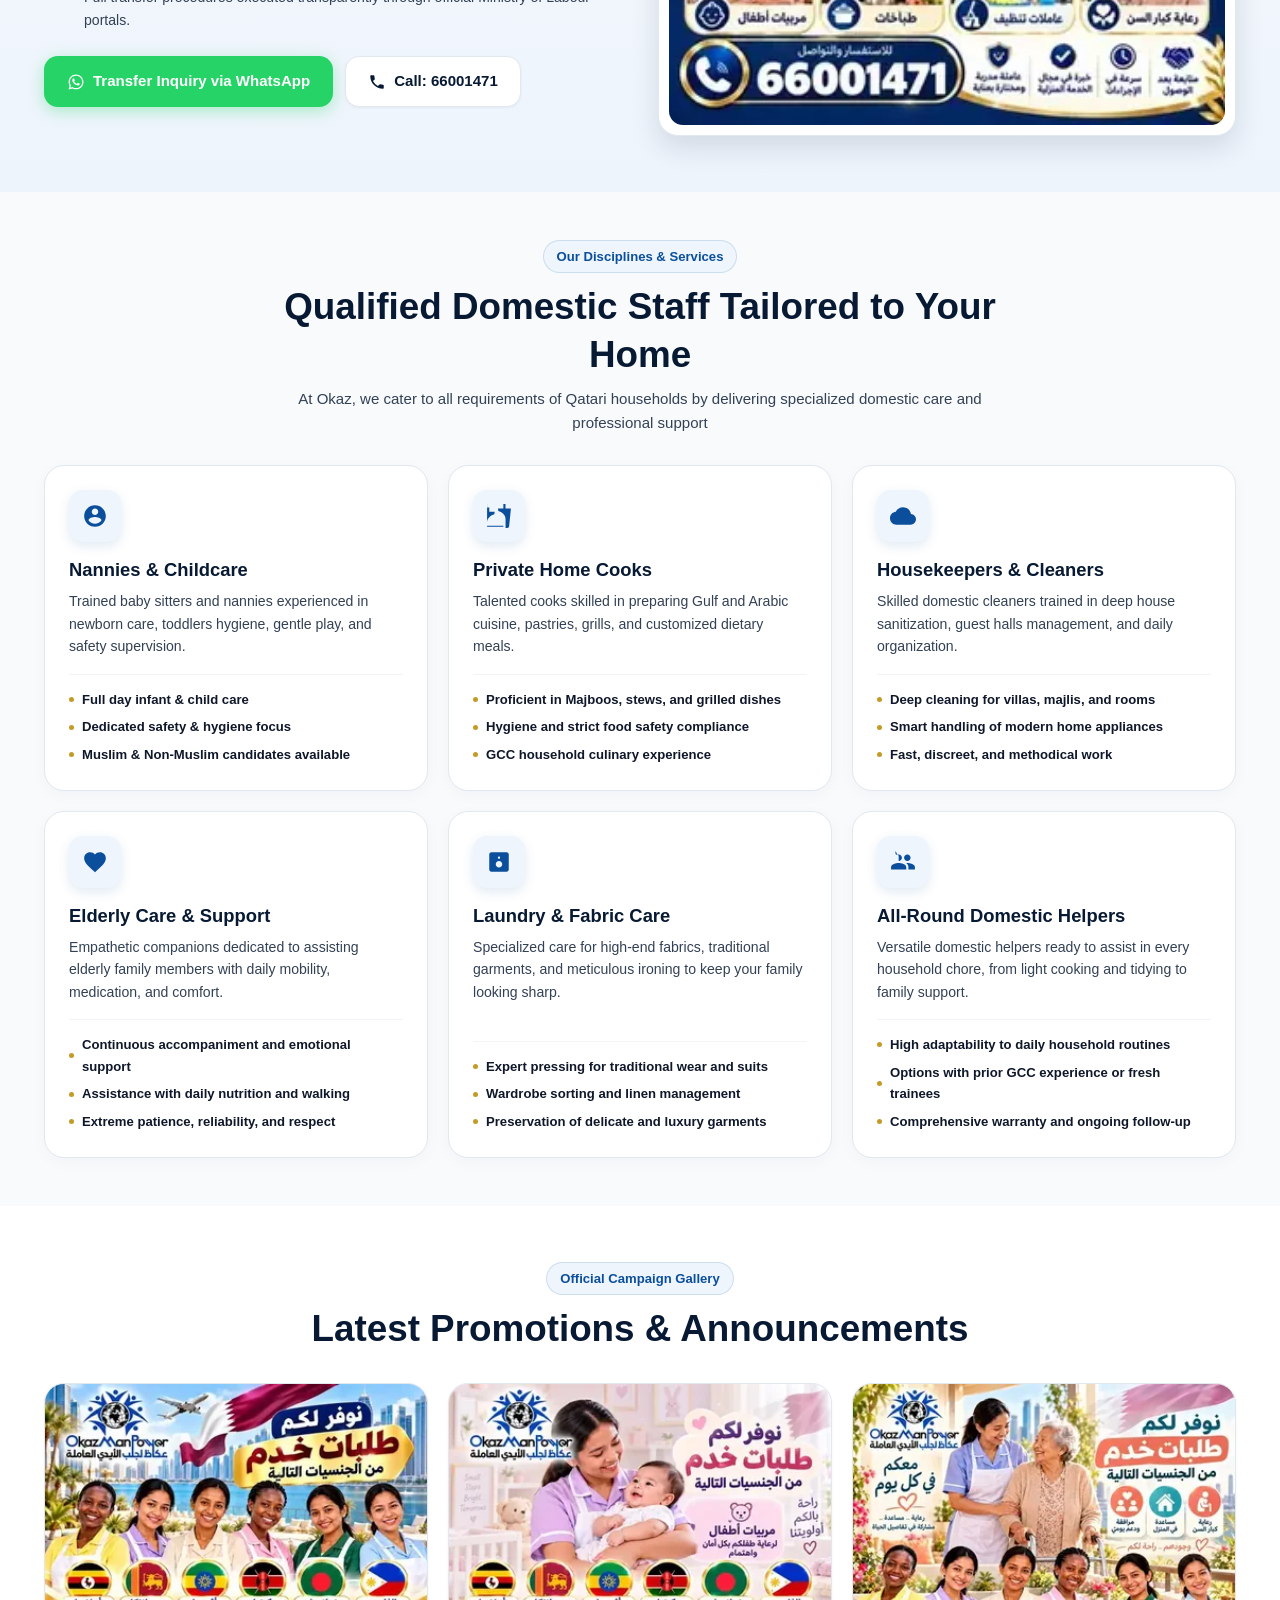
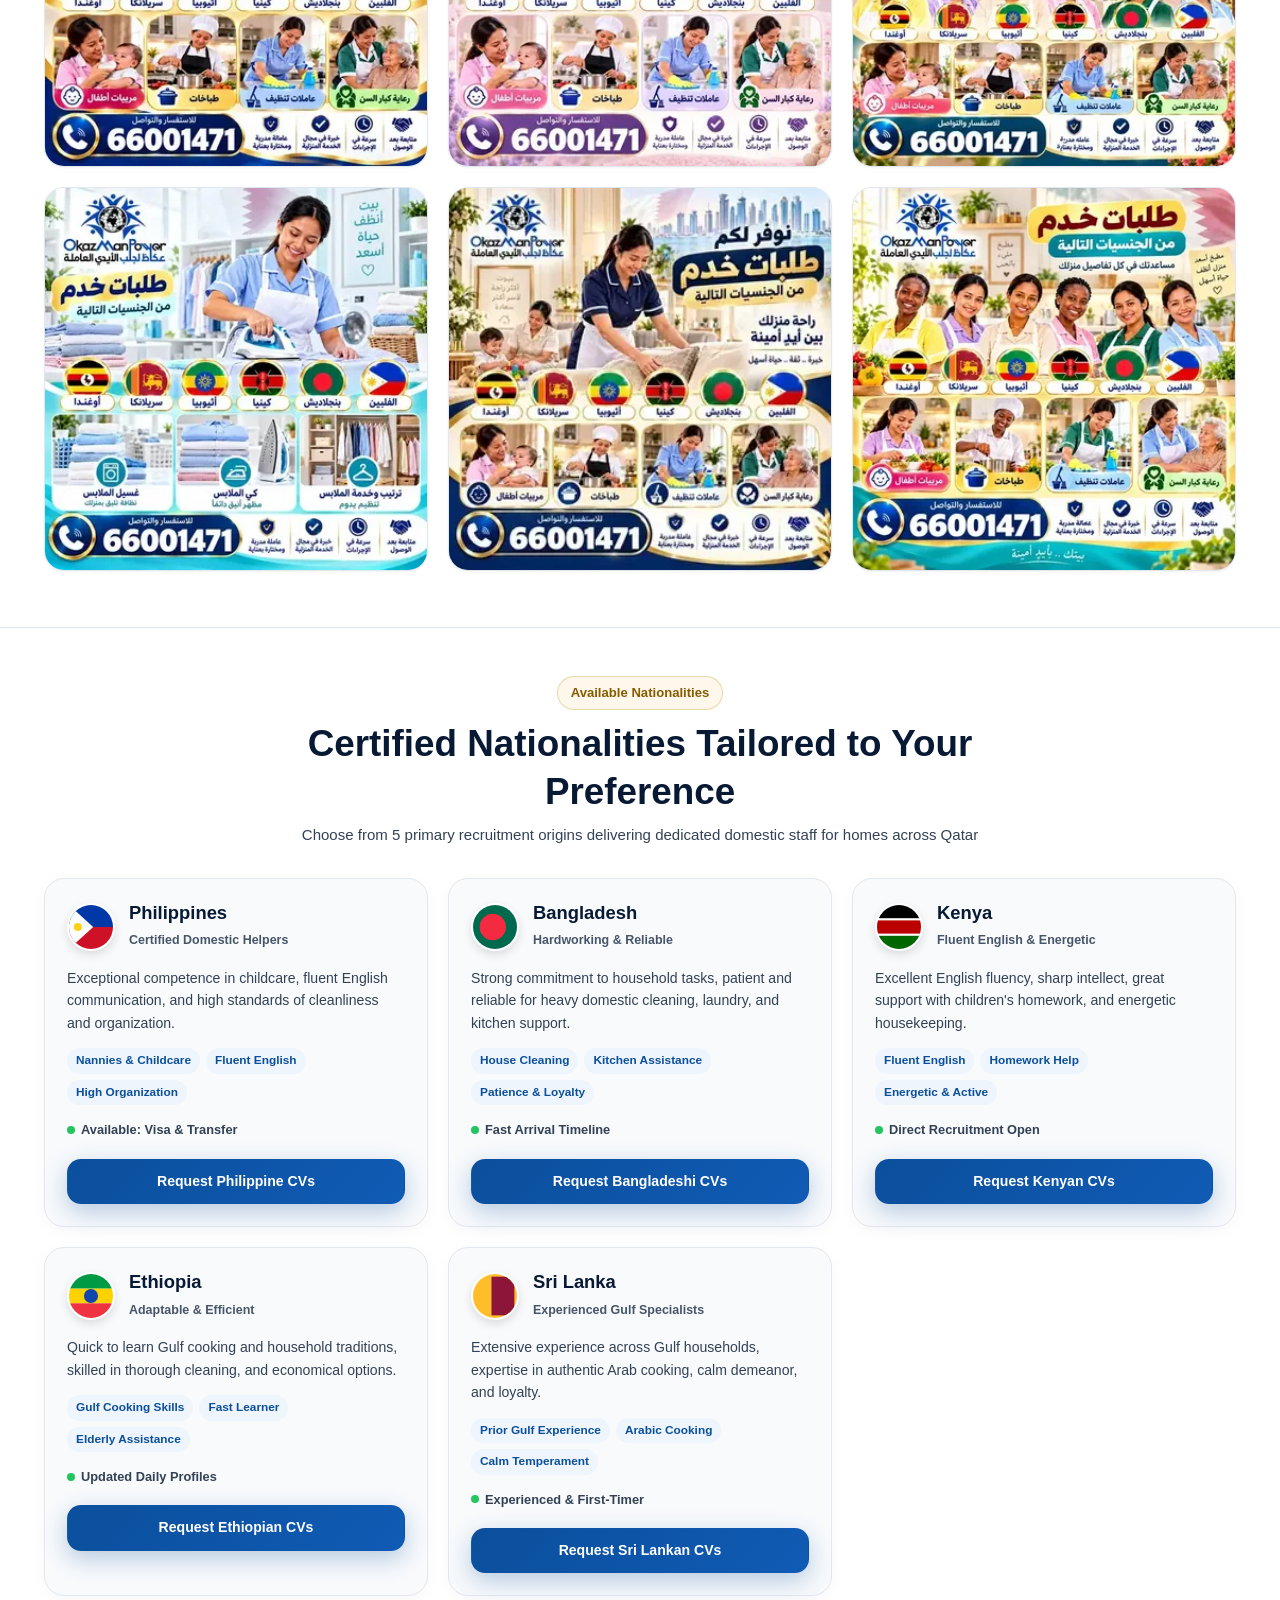
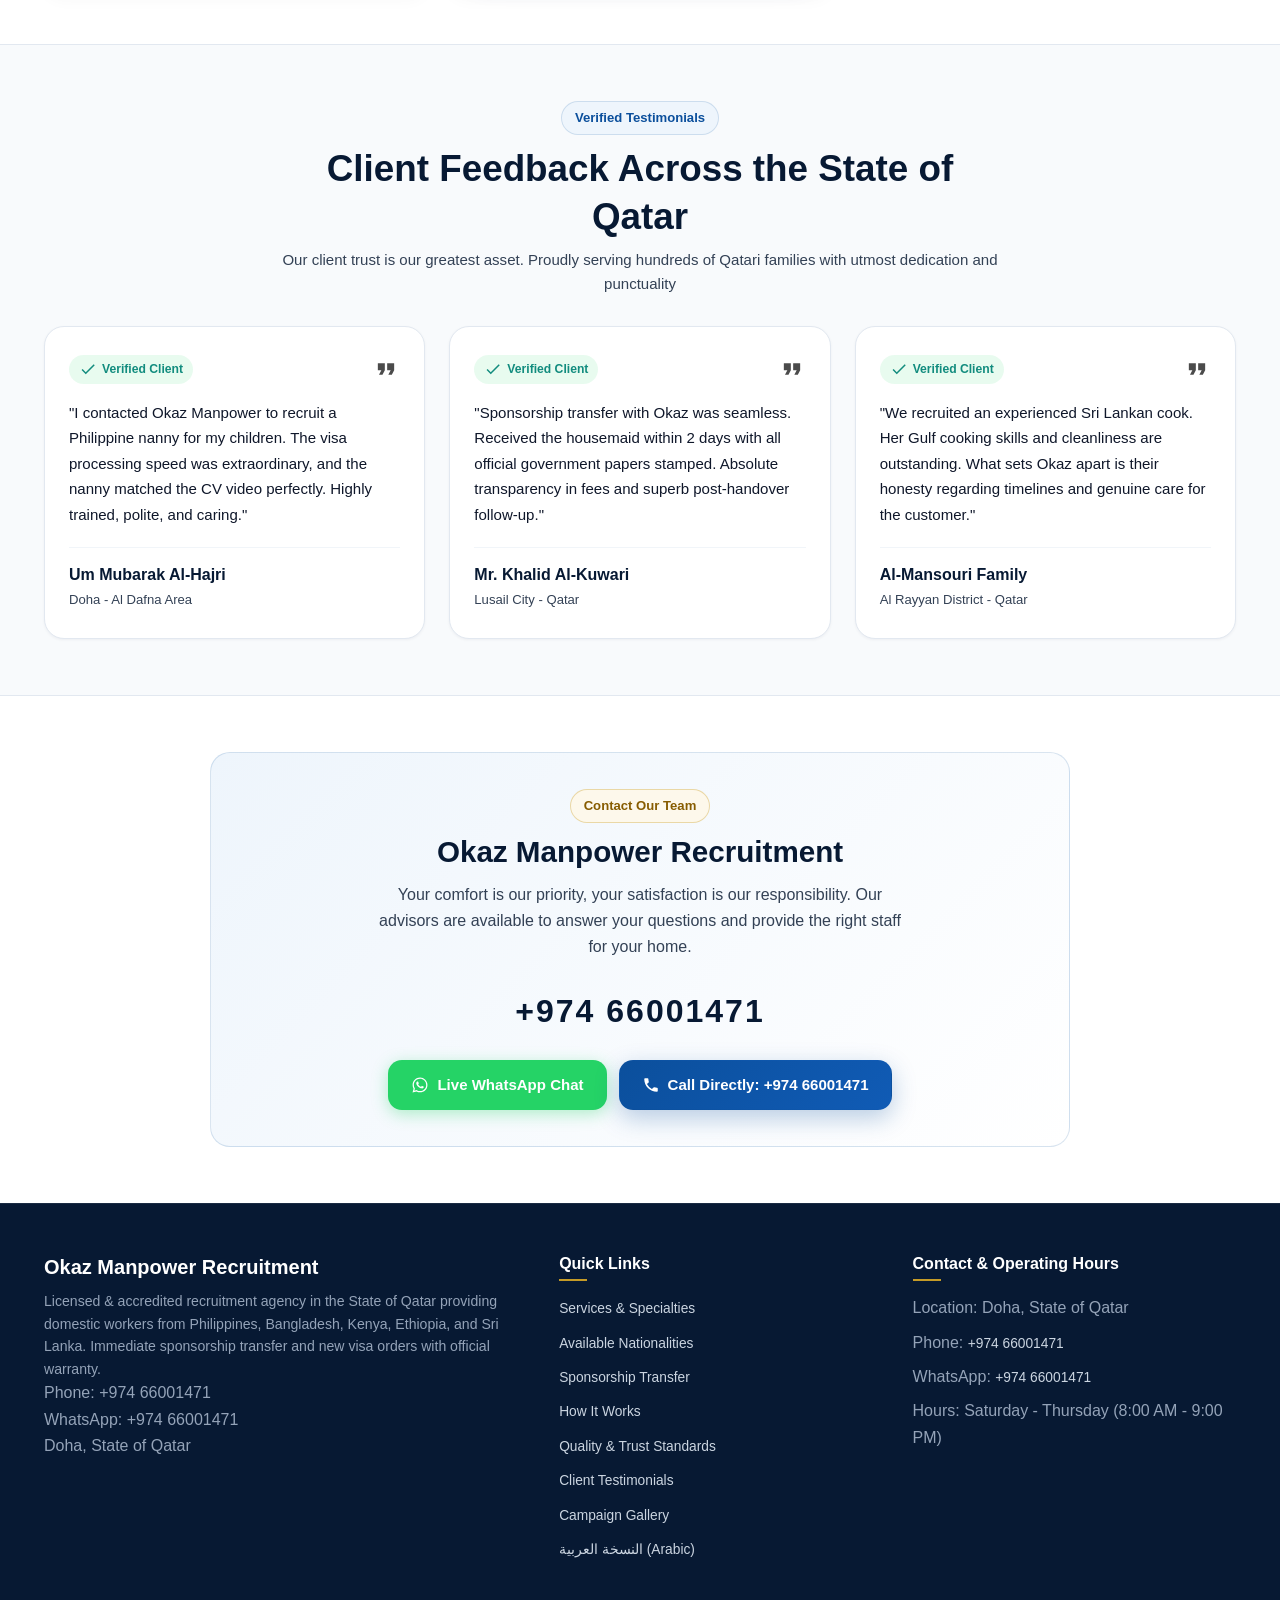
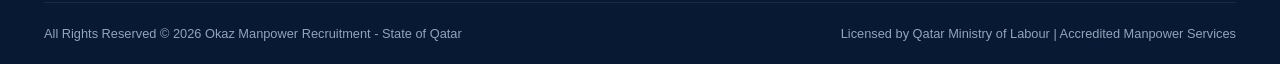
==== commit a52d98f3: "fix: embed Security Headers via _headers and .htaccess, resolve W3C URL/attribute errors, and elimin" ====
--- a/en.html
+++ b/en.html
@@ -12,10 +12,9 @@
   <link rel="describedby" href="https://okazmanpower.com/llms.txt">
   <link rel="alternate" type="text/markdown" href="https://okazmanpower.com/llms.txt">
 
-  <!-- Security Headers (HTML Fallback) -->
-  <meta http-equiv="X-Content-Type-Options" content="nosniff">
-  <meta http-equiv="Referrer-Policy" content="strict-origin-when-cross-origin">
-  <meta http-equiv="Permissions-Policy" content="camera=(), microphone=(), geolocation=()">
+  <!-- Security & Referrer Policy -->
+  <meta http-equiv="Content-Security-Policy" content="default-src 'self' https: data: 'unsafe-inline' 'unsafe-eval'; style-src 'self' 'unsafe-inline' https://fonts.googleapis.com; font-src 'self' https://fonts.gstatic.com data:; img-src 'self' data: https:; connect-src 'self' https:;">
+  <meta name="referrer" content="strict-origin-when-cross-origin">
 
   <!-- Preload Critical LCP Hero Image in Modern WebP with High Priority -->
   <link rel="preload" as="image" href="photo/hero-banner-mobile.webp" media="(max-width: 640px)" type="image/webp" fetchpriority="high">
@@ -37,11 +36,11 @@
   <link rel="preconnect" href="https://fonts.googleapis.com">
   <link rel="preconnect" href="https://fonts.gstatic.com" crossorigin>
 
-  <!-- Non-render-blocking Google Fonts: Inter -->
-  <link rel="preload" as="style" href="https://fonts.googleapis.com/css2?family=Inter:wght@400;500;600;700;800&display=swap">
-  <link rel="stylesheet" href="https://fonts.googleapis.com/css2?family=Inter:wght@400;500;600;700;800&display=swap" media="print" onload="this.media='all'">
+  <!-- Non-render-blocking Google Fonts: Inter with display=optional (0 CLS) -->
+  <link rel="preload" as="style" href="https://fonts.googleapis.com/css2?family=Inter:wght@400;500;600;700;800&display=optional">
+  <link rel="stylesheet" href="https://fonts.googleapis.com/css2?family=Inter:wght@400;500;600;700;800&display=optional" media="print" onload="this.media='all'">
   <noscript>
-    <link rel="stylesheet" href="https://fonts.googleapis.com/css2?family=Inter:wght@400;500;600;700;800&display=swap">
+    <link rel="stylesheet" href="https://fonts.googleapis.com/css2?family=Inter:wght@400;500;600;700;800&display=optional">
   </noscript>
 
   <!-- Main Stylesheet (Minified) -->
@@ -128,7 +127,7 @@
   <!-- Mobile Drawer -->
   <div id="mobileNavDrawer" class="mobile-nav-drawer">
     <div class="drawer-header">
-      <img src="photo/logo.webp" alt="Okaz Manpower Logo" style="height: 44px; width: auto; object-fit: contain;">
+      <img src="photo/logo.webp" alt="Okaz Manpower Logo" width="66" height="44" style="height: 44px; width: auto; object-fit: contain;">
       <button id="drawerCloseBtn" class="drawer-close-btn" aria-label="Close Menu">
         <svg class="svg-icon" viewBox="0 0 24 24"><path d="M19 6.41L17.59 5 12 10.59 6.41 5 5 6.41 10.59 12 5 17.59 6.41 19 12 13.41 17.59 19 19 17.59 13.41 12z"/></svg>
       </button>
@@ -265,7 +264,7 @@
             <picture>
               <source media="(max-width: 640px)" srcset="photo/hero-banner-mobile.webp" type="image/webp">
               <source srcset="photo/hero-banner.webp" type="image/webp">
-              <img src="photo/hero-banner-mobile.webp" alt="Okaz Manpower Recruitment Official Banner" class="hero-main-banner-img" width="480" height="480" fetchpriority="high" decoding="async">
+              <img src="photo/hero-banner-mobile.webp" alt="Okaz Manpower Recruitment Official Banner" class="hero-main-banner-img" width="380" height="380" fetchpriority="high" decoding="async">
             </picture>
           </div>
         </div>
@@ -767,7 +766,7 @@
       <button id="lightboxCloseBtn" class="lightbox-close-btn" aria-label="Close Preview">
         <svg class="svg-icon" viewBox="0 0 24 24"><path d="M19 6.41L17.59 5 12 10.59 6.41 5 5 6.41 10.59 12 5 17.59 6.41 19 12 13.41 17.59 19 19 17.59 13.41 12z"/></svg>
       </button>
-      <img id="lightboxImg" src="data:image/svg+xml,%3Csvg xmlns='http://www.w3.org/2000/svg' viewBox='0 0 1 1'%3E%3C/svg%3E" alt="Campaign Preview - Okaz" class="lightbox-img" width="600" height="600">
+      <img id="lightboxImg" src="[data-uri]" alt="Campaign Preview - Okaz" class="lightbox-img" width="600" height="600">
     </div>
   </div>
 
--- a/css/style.min.css
+++ b/css/style.min.css
@@ -1 +1 @@
-:root{--primary-navy:#071933;--primary-blue:#0b4f9c;--primary-blue-hover:#083c77;--primary-blue-light:#eef5fc;--accent-gold:#c59b27;--accent-gold-hover:#ad861e;--accent-gold-light:#fdf8eb;--accent-gold-text:#875c00;--accent-gold-border:rgba(197,155,39,0.35);--bg-main:#f8fafc;--bg-surface:#ffffff;--bg-surface-elevated:#ffffff;--bg-dark:#071426;--bg-dark-card:#0c203b;--text-main:#0f172a;--text-muted:#334155;--text-subtle:#475569;--text-light:#f8fafc;--text-gold:#875c00;--border-subtle:#e2e8f0;--border-focus:#0b4f9c;--shadow-sm:0 1px 3px rgba(7,25,51,0.05);--shadow-md:0 4px 12px rgba(7,25,51,0.08);--shadow-lg:0 12px 28px rgba(7,25,51,0.12);--shadow-xl:0 20px 40px rgba(7,25,51,0.16);--shadow-gold:0 8px 24px rgba(197,155,39,0.25);--shadow-blue:0 8px 24px rgba(11,79,156,0.28);--radius-sm:8px;--radius-md:14px;--radius-lg:20px;--radius-full:9999px;--transition-fast:0.2s ease;--transition-normal:0.3s cubic-bezier(0.16,1,0.3,1);--transition-slow:0.5s cubic-bezier(0.16,1,0.3,1);--container-max:1240px}*,*::before,*::after{box-sizing:border-box;margin:0;padding:0}html,body{max-width:100%;overflow-x:hidden}html{font-family:'Cairo',system-ui,-apple-system,BlinkMacSystemFont,"Segoe UI",Roboto,sans-serif;font-size:16px;scroll-behavior:smooth;text-rendering:optimizeLegibility;-webkit-font-smoothing:antialiased}.visually-hidden{position:absolute !important;width:1px !important;height:1px !important;padding:0 !important;margin:-1px !important;overflow:hidden !important;clip:rect(0,0,0,0) !important;white-space:nowrap !important;border:0 !important}.skip-link:focus{position:fixed !important;top:10px !important;right:10px !important;z-index:10000 !important;background:var(--primary-navy) !important;color:#ffffff !important;padding:10px 16px !important;border-radius:var(--radius-sm) !important;box-shadow:var(--shadow-lg) !important}html[dir="ltr"]{font-family:'Inter',-apple-system,BlinkMacSystemFont,"Segoe UI",Roboto,sans-serif}body{background-color:var(--bg-main);color:var(--text-main);line-height:1.65;overflow-x:hidden;padding-bottom:72px}@media (min-width:992px){body{padding-bottom:0}}h1,h2,h3,h4,h5,h6{color:var(--primary-navy);font-weight:800;line-height:1.3}a{color:inherit;text-decoration:none;transition:color var(--transition-fast)}img{max-width:100%;height:auto;display:block}button,input,select,textarea{font-family:inherit}.container{width:100%;max-width:var(--container-max);margin-left:auto;margin-right:auto;padding-left:16px;padding-right:16px}@media (min-width:768px){.container{padding-left:24px;padding-right:24px}}.section-padding{padding:42px 0}@media (min-width:768px){.section-padding{padding:56px 0}}.section-badge{display:inline-flex;align-items:center;gap:8px;padding:5px 13px;border-radius:var(--radius-full);background:var(--primary-blue-light);color:var(--primary-blue);font-size:0.82rem;font-weight:700;margin-bottom:10px;border:1px solid rgba(11,79,156,0.15)}.section-badge.gold-badge{background:var(--accent-gold-light);color:var(--accent-gold-text);border-color:var(--accent-gold-border)}.section-header{text-align:center;max-width:720px;margin:0 auto 30px auto}.section-header h2{font-size:1.7rem;margin-bottom:8px}.section-header p{color:var(--text-muted);font-size:0.94rem;line-height:1.6}@media (min-width:768px){.section-header h2{font-size:2.3rem}}.svg-icon{width:18px;height:18px;fill:currentColor;display:inline-block;vertical-align:middle;flex-shrink:0}.svg-icon-lg{width:24px;height:24px}.svg-icon-xl{width:38px;height:38px}.btn{display:inline-flex;align-items:center;justify-content:center;gap:8px;padding:12px 22px;font-size:0.94rem;font-weight:700;border-radius:var(--radius-md);border:1px solid transparent;cursor:pointer;transition:all var(--transition-normal);white-space:nowrap}.btn-primary{background:linear-gradient(135deg,var(--primary-blue),#105bb5);color:#ffffff;box-shadow:var(--shadow-blue)}.btn-primary:hover{background:linear-gradient(135deg,#093f7d,var(--primary-blue));transform:translateY(-2px);box-shadow:0 10px 24px rgba(11,79,156,0.38)}.btn-gold{background:linear-gradient(135deg,var(--accent-gold),#dfb332);color:#ffffff;box-shadow:var(--shadow-gold)}.btn-gold:hover{background:linear-gradient(135deg,#b0891d,var(--accent-gold));transform:translateY(-2px);box-shadow:0 10px 24px rgba(197,155,39,0.38)}.btn-whatsapp{background:#25d366;color:#ffffff;box-shadow:0 4px 16px rgba(37,211,102,0.35)}.btn-whatsapp:hover{background:#20bd5a;transform:translateY(-2px);box-shadow:0 8px 24px rgba(37,211,102,0.45)}.btn-secondary{background:#ffffff;color:var(--primary-navy);border-color:var(--border-subtle);box-shadow:var(--shadow-sm)}.btn-secondary:hover{background:var(--primary-blue-light);border-color:var(--primary-blue);color:var(--primary-blue);transform:translateY(-2px)}.site-header{position:sticky;top:0;z-index:1000;background:rgba(255,255,255,0.97);backdrop-filter:blur(14px);-webkit-backdrop-filter:blur(14px);border-bottom:1px solid var(--border-subtle)}.header-inner{display:flex;align-items:center;justify-content:space-between;height:64px;gap:12px}@media (min-width:992px){.header-inner{height:68px}}.site-brand{display:flex;align-items:center;flex-shrink:0}.brand-logo-img{height:48px;width:auto;aspect-ratio:3 / 2;max-width:170px;object-fit:contain;display:block}@media (min-width:992px){.brand-logo-img{height:58px;max-width:220px}}.brand-title-wrap{display:none}.nav-menu{display:none;list-style:none;align-items:center;gap:18px}@media (min-width:992px){.nav-menu{display:flex}}.nav-link{font-size:0.94rem;font-weight:700;color:var(--primary-navy);padding:6px 2px;white-space:nowrap;position:relative;transition:color var(--transition-fast)}.nav-link::after{content:'';position:absolute;bottom:-2px;left:0;right:0;height:2px;background:linear-gradient(90deg,var(--primary-blue),var(--accent-gold));border-radius:var(--radius-full);transform:scaleX(0);transition:transform var(--transition-fast);transform-origin:right}html[dir="ltr"] .nav-link::after{transform-origin:left}.nav-link:hover{color:var(--primary-blue)}.nav-link:hover::after{transform:scaleX(1)}.header-actions{display:flex;align-items:center;gap:8px;flex-shrink:0}.lang-switch-btn{display:inline-flex;align-items:center;justify-content:center;padding:6px 12px;font-size:0.82rem;font-weight:700;border-radius:var(--radius-full);background:var(--bg-main);border:1px solid var(--border-subtle);color:var(--primary-navy);transition:all var(--transition-fast);white-space:nowrap}.lang-switch-btn:hover{background:var(--primary-blue);color:#ffffff;border-color:var(--primary-blue)}.btn-header-call{display:none;align-items:center;gap:6px;background:var(--primary-blue-light);color:var(--primary-blue);border:1px solid rgba(11,79,156,0.2);padding:8px 16px;font-size:0.9rem;font-weight:800;border-radius:var(--radius-full);letter-spacing:0.5px;transition:all var(--transition-normal);white-space:nowrap}@media (min-width:992px){.btn-header-call{display:inline-flex}}.btn-header-call:hover{background:var(--primary-blue);color:#ffffff;border-color:var(--primary-blue)}.btn-header-whatsapp{display:inline-flex;align-items:center;gap:6px;background:#25d366;color:#ffffff;padding:8px 14px;font-size:0.86rem;font-weight:700;border-radius:var(--radius-full);box-shadow:0 3px 10px rgba(37,211,102,0.3);transition:all var(--transition-normal);white-space:nowrap}@media (min-width:768px){.btn-header-whatsapp{padding:9px 18px;font-size:0.92rem}}.btn-header-whatsapp:hover{background:#20bd5a;transform:translateY(-2px)}.mobile-menu-toggle{display:inline-flex;align-items:center;justify-content:center;width:38px;height:38px;padding:0;background:var(--bg-main);border:1px solid var(--border-subtle);border-radius:var(--radius-sm);color:var(--primary-navy);cursor:pointer}@media (min-width:992px){.mobile-menu-toggle{display:none}}.mobile-nav-drawer{position:fixed;top:0;right:-100%;width:290px;height:100vh;background:#ffffff;z-index:1200;padding:24px 20px;box-shadow:-5px 0 25px rgba(0,0,0,0.15);transition:right 0.35s cubic-bezier(0.16,1,0.3,1);display:flex;flex-direction:column}html[dir="ltr"] .mobile-nav-drawer{right:auto;left:-100%;transition:left 0.35s cubic-bezier(0.16,1,0.3,1);box-shadow:5px 0 25px rgba(0,0,0,0.15)}.mobile-nav-drawer.active{right:0}html[dir="ltr"] .mobile-nav-drawer.active{left:0}.drawer-header{display:flex;align-items:center;justify-content:space-between;margin-bottom:24px;padding-bottom:12px;border-bottom:1px solid var(--border-subtle)}.drawer-close-btn{background:transparent;border:none;font-size:1.4rem;color:var(--text-main);cursor:pointer}.drawer-menu{list-style:none;display:flex;flex-direction:column;gap:12px}.drawer-link{font-size:1rem;font-weight:700;color:var(--primary-navy);display:block;padding:8px 0;border-bottom:1px solid #f1f5f9}.drawer-actions{margin-top:auto;display:flex;flex-direction:column;gap:10px}.drawer-backdrop{position:fixed;inset:0;background:rgba(0,0,0,0.5);z-index:1150;opacity:0;visibility:hidden;transition:all 0.3s ease}.drawer-backdrop.active{opacity:1;visibility:visible}.hero-section{position:relative;background:linear-gradient(170deg,#ffffff 0%,#f0f6fd 60%,#e5effa 100%);padding:16px 0 24px 0;overflow:hidden}@media (min-width:768px){.hero-section{padding:24px 0}}@media (min-width:992px){.hero-section{min-height:calc(100vh - 68px);display:flex;align-items:center;padding:36px 0}.hero-section>.container{width:100%}}.hero-grid{display:grid;grid-template-columns:1fr;gap:24px;align-items:center}@media (min-width:992px){.hero-grid{grid-template-columns:1.15fr 0.85fr;gap:36px}}.hero-badge-wrap{margin-bottom:12px}.hero-title{font-size:1.6rem;font-weight:900;color:var(--primary-navy);line-height:1.25;margin-bottom:6px}@media (min-width:768px){.hero-title{font-size:2.1rem}}@media (min-width:992px){.hero-title{font-size:2.35rem;margin-bottom:8px}}@media (min-width:1200px){.hero-title{font-size:2.6rem}}.hero-slogan{display:block;font-size:1.05rem;font-weight:800;color:var(--accent-gold-text);margin-bottom:12px;line-height:1.4}@media (min-width:768px){.hero-slogan{font-size:1.25rem}}@media (min-width:992px){.hero-slogan{font-size:1.35rem;margin-bottom:14px}}.hero-description{font-size:0.96rem;color:var(--text-muted);line-height:1.6;margin-bottom:16px}@media (min-width:992px){.hero-description{font-size:1.05rem;line-height:1.7;margin-bottom:20px}}.hero-nationalities-box{background:#ffffff;border:1px solid var(--border-subtle);border-radius:var(--radius-md);padding:12px 14px;margin-bottom:14px;box-shadow:var(--shadow-sm)}.hero-subheading-tag{font-size:0.86rem;font-weight:800;color:var(--primary-navy);margin-bottom:8px;display:flex;align-items:center;gap:6px}.hero-subheading-tag::before{content:'';width:6px;height:6px;border-radius:50%;background:var(--accent-gold);display:inline-block}.hero-nationalities-pills{display:flex;flex-wrap:wrap;gap:8px}.nat-pill{display:inline-flex;align-items:center;gap:6px;background:var(--bg-main);border:1px solid var(--border-subtle);padding:5px 11px;border-radius:var(--radius-full);font-size:0.84rem;font-weight:700;color:var(--primary-navy);transition:all var(--transition-fast)}.nat-pill:hover{background:#ffffff;border-color:var(--accent-gold);transform:translateY(-2px);box-shadow:var(--shadow-sm)}.nat-flag-mini{width:18px;height:18px;border-radius:50%;border:1px solid rgba(0,0,0,0.1);display:inline-block;flex-shrink:0;overflow:hidden}.hero-services-block{background:rgba(11,79,156,0.04);border:1px solid rgba(11,79,156,0.12);border-radius:var(--radius-md);padding:12px 14px;margin-bottom:14px}.hero-services-grid{display:grid;grid-template-columns:1fr;gap:8px}@media (min-width:640px){.hero-services-grid{grid-template-columns:1fr 1fr}}.hero-service-item{display:flex;align-items:center;gap:8px;font-size:0.86rem;font-weight:700;color:var(--primary-navy)}.service-check-icon{width:18px;height:18px;border-radius:50%;background:var(--primary-blue);color:#ffffff;display:flex;align-items:center;justify-content:center;flex-shrink:0}.hero-contact-banner{background:linear-gradient(135deg,var(--primary-navy) 0%,#0d284f 100%);color:#ffffff;padding:10px 16px;border-radius:var(--radius-md);margin-bottom:16px;box-shadow:var(--shadow-sm)}.hero-contact-label{display:flex;align-items:center;flex-wrap:wrap;gap:8px;font-size:0.9rem;font-weight:700}.hero-phone-link{font-size:1.25rem;font-weight:900;color:var(--accent-gold);letter-spacing:1px;direction:ltr}.hero-phone-link:hover{text-decoration:underline}.hero-cta-group{display:flex;flex-direction:column;gap:10px}@media (min-width:560px){.hero-cta-group{flex-direction:row}}.hero-main-btn{width:100%;padding:13px 20px;font-size:0.95rem}@media (min-width:560px){.hero-main-btn{width:auto;flex:1}}.hero-visual-card{position:relative;border-radius:var(--radius-lg);overflow:hidden;box-shadow:0 12px 32px rgba(11,79,156,0.12);border:3px solid #ffffff;background:#ffffff;display:flex;justify-content:center;align-items:center;aspect-ratio:1 / 1;width:100%;max-width:480px;margin:0 auto}@media (min-width:992px){.hero-visual-card{max-height:min(580px,80vh)}}.hero-main-banner-img{width:100%;height:100%;aspect-ratio:1 / 1;object-fit:cover;border-radius:var(--radius-md);display:block}@media (min-width:992px){.hero-main-banner-img{max-height:min(580px,80vh)}}.stats-counter-section{background:linear-gradient(135deg,#071933 0%,#0d284f 100%);color:#ffffff;padding:40px 0;border-top:1px solid rgba(255,255,255,0.08);border-bottom:1px solid rgba(255,255,255,0.08)}.stats-grid{display:grid;grid-template-columns:repeat(2,1fr);gap:20px}@media (min-width:768px){.stats-grid{grid-template-columns:repeat(4,1fr)}}.stat-card{text-align:center;padding:10px}.stat-number{font-size:2.4rem;font-weight:900;color:var(--accent-gold);line-height:1.1;margin-bottom:6px}.stat-label{font-size:0.98rem;font-weight:800;color:#ffffff;margin-bottom:4px}.stat-sub{font-size:0.78rem;color:#94a3b8}.steps-section{background:#ffffff;position:relative}.steps-grid{display:grid;grid-template-columns:1fr;gap:20px}@media (min-width:640px){.steps-grid{grid-template-columns:repeat(2,1fr)}}@media (min-width:1024px){.steps-grid{grid-template-columns:repeat(4,1fr)}}.step-card{background:var(--bg-main);border:1px solid var(--border-subtle);border-radius:var(--radius-lg);padding:28px 20px;position:relative;transition:all var(--transition-normal);display:flex;flex-direction:column}.step-card:hover{transform:translateY(-4px);border-color:var(--primary-blue);box-shadow:var(--shadow-lg);background:#ffffff}.step-card-header{display:flex;align-items:center;justify-content:space-between;margin-bottom:18px}.step-number{font-size:1.4rem;font-weight:900;color:var(--accent-gold);line-height:1;font-family:monospace,sans-serif;background:rgba(197,155,39,0.12);padding:4px 10px;border-radius:var(--radius-sm)}.step-icon-wrap{width:44px;height:44px;border-radius:var(--radius-md);background:var(--primary-blue-light);color:var(--primary-blue);display:flex;align-items:center;justify-content:center}.step-card h3{font-size:1.15rem;font-weight:800;color:var(--primary-navy);margin-bottom:10px}.step-card p{font-size:0.9rem;color:var(--text-muted);line-height:1.65;margin:0}@media (max-width:767px){.step-card{text-align:center;align-items:center}.step-card-header{justify-content:center;gap:16px;width:100%}.step-card h3,.step-card p{text-align:center}}.services-section{background:var(--bg-main);padding:48px 0}.services-grid{display:grid;grid-template-columns:1fr;gap:20px}@media (min-width:640px){.services-grid{grid-template-columns:repeat(2,1fr)}}@media (min-width:1024px){.services-grid{grid-template-columns:repeat(3,1fr)}}.service-card{background:#ffffff;border-radius:var(--radius-lg);border:1px solid var(--border-subtle);padding:24px;transition:all var(--transition-normal);display:flex;flex-direction:column;box-shadow:0 4px 16px rgba(7,25,51,0.03)}.service-card:hover{transform:translateY(-4px);box-shadow:var(--shadow-lg);border-color:var(--primary-blue)}.service-icon-wrap{width:52px;height:52px;border-radius:14px;background:var(--primary-blue-light);color:var(--primary-blue);display:flex;align-items:center;justify-content:center;margin-bottom:16px;flex-shrink:0;box-shadow:0 4px 12px rgba(11,79,156,0.12);transition:all var(--transition-fast)}.service-card:hover .service-icon-wrap{background:var(--primary-blue);color:#ffffff;transform:scale(1.05)}.service-icon{width:26px;height:26px;fill:currentColor;display:block}.service-card h3{font-size:1.15rem;font-weight:800;color:var(--primary-navy);margin-bottom:8px}.service-card p{color:var(--text-muted);font-size:0.88rem;line-height:1.6;margin-bottom:16px}.service-features-list{list-style:none;display:flex;flex-direction:column;gap:6px;margin-top:auto;padding-top:14px;border-top:1px solid #f1f5f9}.service-features-list li{font-size:0.82rem;color:var(--text-main);font-weight:600;display:flex;align-items:center;gap:8px}.service-features-list li::before{content:'';width:5px;height:5px;border-radius:50%;background:var(--accent-gold);flex-shrink:0}@media (max-width:767px){.service-card{text-align:center;align-items:center}.service-icon-wrap{margin-left:auto;margin-right:auto}.service-card h3{text-align:center}.service-card p{text-align:center}.service-features-list{width:100%;align-items:center}.service-features-list li{justify-content:center;text-align:center}}.nationalities-section{background:#ffffff;padding:48px 0;border-top:1px solid var(--border-subtle);border-bottom:1px solid var(--border-subtle)}.nationalities-grid{display:grid;grid-template-columns:1fr;gap:20px}@media (min-width:640px){.nationalities-grid{grid-template-columns:repeat(2,1fr)}}@media (min-width:1024px){.nationalities-grid{grid-template-columns:repeat(3,1fr)}}.nationality-card{background:var(--bg-main);border:1px solid var(--border-subtle);border-radius:var(--radius-lg);padding:22px;transition:all var(--transition-normal);display:flex;flex-direction:column;box-shadow:0 4px 16px rgba(7,25,51,0.03)}.nationality-card:hover{transform:translateY(-4px);background:#ffffff;box-shadow:var(--shadow-lg);border-color:var(--accent-gold)}.nat-card-top{display:flex;align-items:center;gap:14px;margin-bottom:14px}.nat-flag-circle{width:48px;height:48px;border-radius:50%;border:2px solid #ffffff;box-shadow:0 4px 10px rgba(0,0,0,0.12);overflow:hidden;flex-shrink:0;display:flex;align-items:center;justify-content:center;background:#ffffff}.flag-svg{width:100%;height:100%;display:block;object-fit:cover}.nat-title-wrap h3{font-size:1.15rem;font-weight:800;color:var(--primary-navy);margin-bottom:2px}.nat-subtitle{font-size:0.78rem;color:var(--text-subtle);font-weight:600}.nat-card-body p{font-size:0.88rem;color:var(--text-muted);line-height:1.6;margin-bottom:14px}.nat-meta-tags{display:flex;flex-wrap:wrap;gap:6px;margin-bottom:14px}.nat-spec-tag{font-size:0.74rem;font-weight:700;color:var(--primary-blue);background:var(--primary-blue-light);padding:3px 9px;border-radius:var(--radius-full)}.nat-status-row{display:flex;align-items:center;gap:6px;font-size:0.8rem;font-weight:700;color:var(--text-muted);margin-bottom:18px;margin-top:auto}.nat-status-dot{width:8px;height:8px;border-radius:50%;background:#22c55e}.nat-card-action{width:100%;padding:10px 14px;font-size:0.88rem;font-weight:700}.transfer-section{background:linear-gradient(180deg,#f8fafc 0%,#edf4fc 100%)}.transfer-grid{display:grid;grid-template-columns:1fr;gap:36px;align-items:center}@media (min-width:992px){.transfer-grid{grid-template-columns:1fr 1fr}}.transfer-content h2{font-size:1.9rem;margin-bottom:14px}.transfer-content p{color:var(--text-muted);font-size:0.98rem;margin-bottom:22px}.transfer-benefits-list{display:flex;flex-direction:column;gap:16px;margin-bottom:24px}.transfer-benefit-item{display:flex;align-items:flex-start;gap:12px}.benefit-check{width:28px;height:28px;border-radius:50%;background:var(--primary-blue);color:#ffffff;display:flex;align-items:center;justify-content:center;flex-shrink:0;margin-top:2px}.transfer-benefit-item strong{display:block;font-size:1rem;color:var(--primary-navy);margin-bottom:2px}.transfer-benefit-item div{font-size:0.88rem;color:var(--text-muted)}.transfer-cta-row{display:flex;flex-wrap:wrap;gap:12px}.transfer-visual-box{background:#ffffff;border:1px solid var(--border-subtle);border-radius:var(--radius-lg);padding:10px;box-shadow:var(--shadow-lg)}.transfer-preview-img{width:100%;border-radius:var(--radius-md);object-fit:contain;display:block}.standards-section{background:linear-gradient(135deg,#071933 0%,#0d284f 100%);color:#ffffff}.standards-section .section-header h2{color:#ffffff}.standards-section .section-header p{color:#94a3b8}.standards-grid{display:grid;grid-template-columns:1fr;gap:24px}@media (min-width:640px){.standards-grid{grid-template-columns:repeat(2,1fr)}}@media (min-width:1024px){.standards-grid{grid-template-columns:repeat(4,1fr)}}.standard-card{background:rgba(255,255,255,0.05);border:1px solid rgba(255,255,255,0.12);border-top:3px solid var(--accent-gold);border-radius:var(--radius-lg);padding:28px 22px;transition:all var(--transition-normal);backdrop-filter:blur(8px)}.standard-card:hover{transform:translateY(-4px);background:rgba(255,255,255,0.08);border-color:rgba(255,255,255,0.25);border-top-color:var(--accent-gold)}.standard-icon-wrap{width:48px;height:48px;border-radius:var(--radius-md);background:rgba(197,155,39,0.18);color:var(--accent-gold);display:flex;align-items:center;justify-content:center;margin-bottom:18px}.standard-card h3{font-size:1.15rem;font-weight:800;color:#ffffff;margin-bottom:10px}.standard-card p{font-size:0.9rem;color:#cbd5e1;line-height:1.65;margin:0}.portfolio-section{background:#ffffff}.portfolio-grid{display:grid;grid-template-columns:1fr;gap:20px}@media (min-width:640px){.portfolio-grid{grid-template-columns:repeat(2,1fr)}}@media (min-width:1024px){.portfolio-grid{grid-template-columns:repeat(3,1fr)}}.portfolio-card{position:relative;border-radius:var(--radius-lg);overflow:hidden;border:1px solid var(--border-subtle);background:var(--bg-main);box-shadow:var(--shadow-sm);cursor:pointer;transition:all var(--transition-normal)}.portfolio-card:hover{transform:translateY(-5px);box-shadow:var(--shadow-xl);border-color:var(--primary-blue)}.portfolio-img-wrap{position:relative;aspect-ratio:1 / 1;overflow:hidden}.portfolio-thumb{width:100%;height:100%;object-fit:cover;transition:transform var(--transition-slow)}.portfolio-card:hover .portfolio-thumb{transform:scale(1.05)}.portfolio-overlay{position:absolute;inset:0;background:linear-gradient(to top,rgba(7,25,51,0.85) 0%,transparent 60%);display:flex;align-items:flex-end;padding:16px;opacity:0;transition:opacity var(--transition-fast)}.portfolio-card:hover .portfolio-overlay{opacity:1}.portfolio-overlay-text{color:#ffffff}.portfolio-tag{display:inline-block;font-size:0.72rem;background:var(--accent-gold);color:#ffffff;padding:2px 7px;border-radius:var(--radius-sm);margin-bottom:4px;font-weight:700}.portfolio-title{font-size:0.95rem;font-weight:700}.lightbox-modal{position:fixed;inset:0;z-index:2000;background:rgba(7,25,51,0.95);display:flex;align-items:center;justify-content:center;padding:16px;opacity:0;visibility:hidden;transition:all var(--transition-fast)}.lightbox-modal.active{opacity:1;visibility:visible}.lightbox-content{position:relative;max-width:860px;max-height:90vh}.lightbox-img{max-width:100%;max-height:80vh;object-fit:contain;border-radius:var(--radius-md);border:2px solid rgba(255,255,255,0.2)}.lightbox-close-btn{position:absolute;top:-42px;left:0;background:transparent;border:none;color:#ffffff;font-size:1.8rem;cursor:pointer}html[dir="ltr"] .lightbox-close-btn{left:auto;right:0}.testimonials-section{background:var(--bg-main)}.testimonials-grid{display:grid;grid-template-columns:1fr;gap:24px}@media (min-width:768px){.testimonials-grid{grid-template-columns:repeat(3,1fr)}}.testimonial-card{background:#ffffff;border:1px solid var(--border-subtle);border-radius:var(--radius-lg);padding:28px 24px;box-shadow:var(--shadow-sm);display:flex;flex-direction:column;transition:all var(--transition-normal)}.testimonial-card:hover{transform:translateY(-4px);box-shadow:var(--shadow-lg);border-color:var(--primary-blue)}.testimonial-header{display:flex;align-items:center;justify-content:space-between;margin-bottom:16px}.testimonial-badge{display:inline-flex;align-items:center;gap:5px;background:rgba(37,211,102,0.1);color:#128c7e;font-size:0.76rem;font-weight:800;padding:4px 10px;border-radius:var(--radius-full)}.testimonial-quote-icon{width:28px;height:28px;color:var(--accent-gold);opacity:0.7}.testimonial-text{font-size:0.94rem;color:var(--text-dark);line-height:1.7;margin-bottom:20px;flex-grow:1;font-style:normal}.testimonial-author{border-top:1px solid #f1f5f9;padding-top:14px}.author-name{font-size:1rem;font-weight:800;color:var(--primary-navy)}.author-location{font-size:0.82rem;color:var(--text-muted)}@media (max-width:767px){.testimonial-card{text-align:center}.testimonial-header{justify-content:center;gap:16px}.testimonial-text,.testimonial-author{text-align:center}}.cv-cta-section{background:#ffffff;padding:40px 0}.cv-cta-card{background:linear-gradient(135deg,#071933 0%,#103463 100%);color:#ffffff;border-radius:var(--radius-xl);padding:36px 24px;text-align:center;border:1px solid rgba(197,155,39,0.3);box-shadow:var(--shadow-xl)}@media (min-width:768px){.cv-cta-card{padding:50px 40px}}.cv-cta-card h2{color:#ffffff;font-size:1.75rem;margin-bottom:12px}.cv-cta-card p{color:#cbd5e1;max-width:620px;margin:0 auto 24px auto;font-size:1rem;line-height:1.7}.cv-quick-nationalities{display:flex;flex-wrap:wrap;justify-content:center;gap:10px;margin-bottom:28px}.cv-nat-btn{display:inline-flex;align-items:center;gap:6px;background:rgba(255,255,255,0.08);border:1px solid rgba(255,255,255,0.2);color:#ffffff;padding:8px 14px;border-radius:var(--radius-full);font-size:0.85rem;font-weight:700;transition:all var(--transition-fast)}.cv-nat-btn:hover{background:var(--accent-gold);color:var(--primary-navy);border-color:var(--accent-gold);transform:translateY(-2px)}.cv-cta-actions{display:flex;align-items:center;justify-content:center;flex-wrap:wrap;gap:14px}.contact-section{background:#ffffff;border-top:1px solid var(--border-subtle)}.contact-card-wrap{background:linear-gradient(135deg,var(--primary-blue-light) 0%,#ffffff 100%);border:1px solid rgba(11,79,156,0.15);border-radius:var(--radius-lg);padding:36px 20px;text-align:center;max-width:860px;margin:0 auto}.contact-card-wrap h2{font-size:1.85rem;margin-bottom:10px}.contact-card-wrap p{color:var(--text-muted);max-width:540px;margin:0 auto 24px auto}.contact-phone-display{font-size:2rem;font-weight:900;color:var(--primary-navy);letter-spacing:2px;direction:ltr;display:inline-block;margin-bottom:22px}.contact-buttons-row{display:flex;align-items:center;justify-content:center;flex-wrap:wrap;gap:12px}.site-footer{background:var(--primary-navy);color:#94a3b8;padding:50px 0 20px 0;border-top:1px solid rgba(255,255,255,0.08)}.footer-grid{display:grid;grid-template-columns:1fr;gap:30px;margin-bottom:40px}@media (min-width:768px){.footer-grid{grid-template-columns:1.5fr 1fr 1fr}}.footer-brand h3{color:#ffffff;font-size:1.25rem;margin-bottom:10px}.footer-brand p{font-size:0.88rem;line-height:1.6}.footer-col h4{color:#ffffff;font-size:1rem;margin-bottom:14px;position:relative;padding-bottom:6px}.footer-col h4::after{content:'';position:absolute;bottom:0;right:0;width:28px;height:2px;background:var(--accent-gold)}html[dir="ltr"] .footer-col h4::after{right:auto;left:0}.footer-links{list-style:none;display:flex;flex-direction:column;gap:8px}.footer-links a{font-size:0.86rem;color:#cbd5e1}.footer-links a:hover{color:var(--accent-gold)}.footer-bottom{padding-top:20px;border-top:1px solid rgba(255,255,255,0.08);display:flex;align-items:center;justify-content:space-between;flex-wrap:wrap;gap:10px;font-size:0.8rem}.floating-whatsapp-btn{display:none}@media (min-width:992px){.floating-whatsapp-btn{display:flex;position:fixed;bottom:24px;right:24px;z-index:1050;width:54px;height:54px;border-radius:50%;background:#25d366;color:#ffffff;align-items:center;justify-content:center;box-shadow:0 8px 24px rgba(37,211,102,0.45);transition:all var(--transition-normal)}html[dir="ltr"] .floating-whatsapp-btn{right:auto;left:24px}}.floating-whatsapp-btn:hover{transform:scale(1.08);box-shadow:0 10px 28px rgba(37,211,102,0.55)}.floating-whatsapp-tooltip{position:absolute;right:64px;background:var(--primary-navy);color:#ffffff;font-size:0.8rem;font-weight:700;padding:6px 12px;border-radius:var(--radius-full);white-space:nowrap;pointer-events:none;opacity:0;transform:translateX(8px);transition:all var(--transition-fast);box-shadow:var(--shadow-md)}html[dir="ltr"] .floating-whatsapp-tooltip{right:auto;left:64px;transform:translateX(-8px)}.floating-whatsapp-btn:hover .floating-whatsapp-tooltip{opacity:1;transform:translateX(0)}.mobile-action-dock{position:fixed;bottom:0;left:0;right:0;z-index:1000;background:rgba(255,255,255,0.98);backdrop-filter:blur(12px);-webkit-backdrop-filter:blur(12px);border-top:1px solid var(--border-subtle);padding:10px 14px;box-shadow:0 -4px 16px rgba(0,0,0,0.08);display:grid;grid-template-columns:1fr 1fr;gap:10px}@media (min-width:992px){.mobile-action-dock{display:none}}.mobile-dock-btn{display:flex;align-items:center;justify-content:center;gap:8px;padding:12px 10px;font-size:0.9rem;font-weight:700;border-radius:var(--radius-md);color:#ffffff}.mobile-dock-btn.whatsapp-dock{background:#25d366}.mobile-dock-btn.call-dock{background:var(--primary-blue)}+:root{--primary-navy:#071933;--primary-blue:#0b4f9c;--primary-blue-hover:#083c77;--primary-blue-light:#eef5fc;--accent-gold:#c59b27;--accent-gold-hover:#ad861e;--accent-gold-light:#fdf8eb;--accent-gold-text:#875c00;--accent-gold-border:rgba(197,155,39,0.35);--bg-main:#f8fafc;--bg-surface:#ffffff;--bg-surface-elevated:#ffffff;--bg-dark:#071426;--bg-dark-card:#0c203b;--text-main:#0f172a;--text-muted:#334155;--text-subtle:#475569;--text-light:#f8fafc;--text-gold:#875c00;--border-subtle:#e2e8f0;--border-focus:#0b4f9c;--shadow-sm:0 1px 3px rgba(7,25,51,0.05);--shadow-md:0 4px 12px rgba(7,25,51,0.08);--shadow-lg:0 12px 28px rgba(7,25,51,0.12);--shadow-xl:0 20px 40px rgba(7,25,51,0.16);--shadow-gold:0 8px 24px rgba(197,155,39,0.25);--shadow-blue:0 8px 24px rgba(11,79,156,0.28);--radius-sm:8px;--radius-md:14px;--radius-lg:20px;--radius-full:9999px;--transition-fast:0.2s ease;--transition-normal:0.3s cubic-bezier(0.16,1,0.3,1);--transition-slow:0.5s cubic-bezier(0.16,1,0.3,1);--container-max:1240px}*,*::before,*::after{box-sizing:border-box;margin:0;padding:0}html,body{max-width:100%;overflow-x:hidden}html{font-family:'Cairo',system-ui,-apple-system,BlinkMacSystemFont,"Segoe UI",Roboto,sans-serif;font-size:16px;scroll-behavior:smooth;text-rendering:optimizeLegibility;-webkit-font-smoothing:antialiased}.visually-hidden{position:absolute !important;width:1px !important;height:1px !important;padding:0 !important;margin:-1px !important;overflow:hidden !important;clip:rect(0,0,0,0) !important;white-space:nowrap !important;border:0 !important}.skip-link:focus{position:fixed !important;top:10px !important;right:10px !important;z-index:10000 !important;background:var(--primary-navy) !important;color:#ffffff !important;padding:10px 16px !important;border-radius:var(--radius-sm) !important;box-shadow:var(--shadow-lg) !important}html[dir="ltr"]{font-family:'Inter',-apple-system,BlinkMacSystemFont,"Segoe UI",Roboto,sans-serif}body{background-color:var(--bg-main);color:var(--text-main);line-height:1.65;overflow-x:hidden;padding-bottom:72px}@media (min-width:992px){body{padding-bottom:0}}h1,h2,h3,h4,h5,h6{color:var(--primary-navy);font-weight:800;line-height:1.3}a{color:inherit;text-decoration:none;transition:color var(--transition-fast)}img{max-width:100%;height:auto;display:block}button,input,select,textarea{font-family:inherit}.container{width:100%;max-width:var(--container-max);margin-left:auto;margin-right:auto;padding-left:16px;padding-right:16px}@media (min-width:768px){.container{padding-left:24px;padding-right:24px}}.section-padding{padding:42px 0}@media (min-width:768px){.section-padding{padding:56px 0}}.section-badge{display:inline-flex;align-items:center;gap:8px;padding:5px 13px;border-radius:var(--radius-full);background:var(--primary-blue-light);color:var(--primary-blue);font-size:0.82rem;font-weight:700;margin-bottom:10px;border:1px solid rgba(11,79,156,0.15)}.section-badge.gold-badge{background:var(--accent-gold-light);color:var(--accent-gold-text);border-color:var(--accent-gold-border)}.section-header{text-align:center;max-width:720px;margin:0 auto 30px auto}.section-header h2{font-size:1.7rem;margin-bottom:8px}.section-header p{color:var(--text-muted);font-size:0.94rem;line-height:1.6}@media (min-width:768px){.section-header h2{font-size:2.3rem}}.svg-icon{width:18px;height:18px;fill:currentColor;display:inline-block;vertical-align:middle;flex-shrink:0}.svg-icon-lg{width:24px;height:24px}.svg-icon-xl{width:38px;height:38px}.btn{display:inline-flex;align-items:center;justify-content:center;gap:8px;padding:12px 22px;font-size:0.94rem;font-weight:700;border-radius:var(--radius-md);border:1px solid transparent;cursor:pointer;transition:all var(--transition-normal);white-space:nowrap}.btn-primary{background:linear-gradient(135deg,var(--primary-blue),#105bb5);color:#ffffff;box-shadow:var(--shadow-blue)}.btn-primary:hover{background:linear-gradient(135deg,#093f7d,var(--primary-blue));transform:translateY(-2px);box-shadow:0 10px 24px rgba(11,79,156,0.38)}.btn-gold{background:linear-gradient(135deg,var(--accent-gold),#dfb332);color:#ffffff;box-shadow:var(--shadow-gold)}.btn-gold:hover{background:linear-gradient(135deg,#b0891d,var(--accent-gold));transform:translateY(-2px);box-shadow:0 10px 24px rgba(197,155,39,0.38)}.btn-whatsapp{background:#25d366;color:#ffffff;box-shadow:0 4px 16px rgba(37,211,102,0.35)}.btn-whatsapp:hover{background:#20bd5a;transform:translateY(-2px);box-shadow:0 8px 24px rgba(37,211,102,0.45)}.btn-secondary{background:#ffffff;color:var(--primary-navy);border-color:var(--border-subtle);box-shadow:var(--shadow-sm)}.btn-secondary:hover{background:var(--primary-blue-light);border-color:var(--primary-blue);color:var(--primary-blue);transform:translateY(-2px)}.site-header{position:sticky;top:0;z-index:1000;background:rgba(255,255,255,0.97);backdrop-filter:blur(14px);-webkit-backdrop-filter:blur(14px);border-bottom:1px solid var(--border-subtle)}.header-inner{display:flex;align-items:center;justify-content:space-between;height:64px;gap:12px}@media (min-width:992px){.header-inner{height:68px}}.site-brand{display:flex;align-items:center;flex-shrink:0}.brand-logo-img{height:48px;width:auto;aspect-ratio:3 / 2;max-width:170px;object-fit:contain;display:block}@media (min-width:992px){.brand-logo-img{height:58px;max-width:220px}}.brand-title-wrap{display:none}.nav-menu{display:none;list-style:none;align-items:center;gap:18px}@media (min-width:992px){.nav-menu{display:flex}}.nav-link{font-size:0.94rem;font-weight:700;color:var(--primary-navy);padding:6px 2px;white-space:nowrap;position:relative;transition:color var(--transition-fast)}.nav-link::after{content:'';position:absolute;bottom:-2px;left:0;right:0;height:2px;background:linear-gradient(90deg,var(--primary-blue),var(--accent-gold));border-radius:var(--radius-full);transform:scaleX(0);transition:transform var(--transition-fast);transform-origin:right}html[dir="ltr"] .nav-link::after{transform-origin:left}.nav-link:hover{color:var(--primary-blue)}.nav-link:hover::after{transform:scaleX(1)}.header-actions{display:flex;align-items:center;gap:8px;flex-shrink:0}.lang-switch-btn{display:inline-flex;align-items:center;justify-content:center;padding:6px 12px;font-size:0.82rem;font-weight:700;border-radius:var(--radius-full);background:var(--bg-main);border:1px solid var(--border-subtle);color:var(--primary-navy);transition:all var(--transition-fast);white-space:nowrap}.lang-switch-btn:hover{background:var(--primary-blue);color:#ffffff;border-color:var(--primary-blue)}.btn-header-call{display:none;align-items:center;gap:6px;background:var(--primary-blue-light);color:var(--primary-blue);border:1px solid rgba(11,79,156,0.2);padding:8px 16px;font-size:0.9rem;font-weight:800;border-radius:var(--radius-full);letter-spacing:0.5px;transition:all var(--transition-normal);white-space:nowrap}@media (min-width:992px){.btn-header-call{display:inline-flex}}.btn-header-call:hover{background:var(--primary-blue);color:#ffffff;border-color:var(--primary-blue)}.btn-header-whatsapp{display:inline-flex;align-items:center;gap:6px;background:#25d366;color:#ffffff;padding:8px 14px;font-size:0.86rem;font-weight:700;border-radius:var(--radius-full);box-shadow:0 3px 10px rgba(37,211,102,0.3);transition:all var(--transition-normal);white-space:nowrap}@media (min-width:768px){.btn-header-whatsapp{padding:9px 18px;font-size:0.92rem}}.btn-header-whatsapp:hover{background:#20bd5a;transform:translateY(-2px)}.mobile-menu-toggle{display:inline-flex;align-items:center;justify-content:center;width:38px;height:38px;padding:0;background:var(--bg-main);border:1px solid var(--border-subtle);border-radius:var(--radius-sm);color:var(--primary-navy);cursor:pointer}@media (min-width:992px){.mobile-menu-toggle{display:none}}.mobile-nav-drawer{position:fixed;top:0;right:-100%;width:290px;height:100vh;background:#ffffff;z-index:1200;padding:24px 20px;box-shadow:-5px 0 25px rgba(0,0,0,0.15);transition:right 0.35s cubic-bezier(0.16,1,0.3,1);display:flex;flex-direction:column}html[dir="ltr"] .mobile-nav-drawer{right:auto;left:-100%;transition:left 0.35s cubic-bezier(0.16,1,0.3,1);box-shadow:5px 0 25px rgba(0,0,0,0.15)}.mobile-nav-drawer.active{right:0}html[dir="ltr"] .mobile-nav-drawer.active{left:0}.drawer-header{display:flex;align-items:center;justify-content:space-between;margin-bottom:24px;padding-bottom:12px;border-bottom:1px solid var(--border-subtle)}.drawer-close-btn{background:transparent;border:none;font-size:1.4rem;color:var(--text-main);cursor:pointer}.drawer-menu{list-style:none;display:flex;flex-direction:column;gap:12px}.drawer-link{font-size:1rem;font-weight:700;color:var(--primary-navy);display:block;padding:8px 0;border-bottom:1px solid #f1f5f9}.drawer-actions{margin-top:auto;display:flex;flex-direction:column;gap:10px}.drawer-backdrop{position:fixed;inset:0;background:rgba(0,0,0,0.5);z-index:1150;opacity:0;visibility:hidden;transition:all 0.3s ease}.drawer-backdrop.active{opacity:1;visibility:visible}.hero-section{position:relative;background:linear-gradient(170deg,#ffffff 0%,#f0f6fd 60%,#e5effa 100%);padding:16px 0 24px 0;overflow:hidden}@media (min-width:768px){.hero-section{padding:24px 0}}@media (min-width:992px){.hero-section{min-height:calc(100vh - 68px);display:flex;align-items:center;padding:36px 0}.hero-section>.container{width:100%}}.hero-grid{display:grid;grid-template-columns:1fr;gap:24px;align-items:center}@media (min-width:992px){.hero-grid{grid-template-columns:1.15fr 0.85fr;gap:36px}}.hero-badge-wrap{margin-bottom:12px}.hero-title{font-size:1.6rem;font-weight:900;color:var(--primary-navy);line-height:1.25;margin-bottom:6px}@media (min-width:768px){.hero-title{font-size:2.1rem}}@media (min-width:992px){.hero-title{font-size:2.35rem;margin-bottom:8px}}@media (min-width:1200px){.hero-title{font-size:2.6rem}}.hero-slogan{display:block;font-size:1.05rem;font-weight:800;color:var(--accent-gold-text);margin-bottom:12px;line-height:1.4}@media (min-width:768px){.hero-slogan{font-size:1.25rem}}@media (min-width:992px){.hero-slogan{font-size:1.35rem;margin-bottom:14px}}.hero-description{font-size:0.96rem;color:var(--text-muted);line-height:1.6;margin-bottom:16px}@media (min-width:992px){.hero-description{font-size:1.05rem;line-height:1.7;margin-bottom:20px}}.hero-nationalities-box{background:#ffffff;border:1px solid var(--border-subtle);border-radius:var(--radius-md);padding:12px 14px;margin-bottom:14px;box-shadow:var(--shadow-sm)}.hero-subheading-tag{font-size:0.86rem;font-weight:800;color:var(--primary-navy);margin-bottom:8px;display:flex;align-items:center;gap:6px}.hero-subheading-tag::before{content:'';width:6px;height:6px;border-radius:50%;background:var(--accent-gold);display:inline-block}.hero-nationalities-pills{display:flex;flex-wrap:wrap;gap:8px}.nat-pill{display:inline-flex;align-items:center;gap:6px;background:var(--bg-main);border:1px solid var(--border-subtle);padding:5px 11px;border-radius:var(--radius-full);font-size:0.84rem;font-weight:700;color:var(--primary-navy);transition:all var(--transition-fast)}.nat-pill:hover{background:#ffffff;border-color:var(--accent-gold);transform:translateY(-2px);box-shadow:var(--shadow-sm)}.nat-flag-mini{width:18px;height:18px;border-radius:50%;border:1px solid rgba(0,0,0,0.1);display:inline-block;flex-shrink:0;overflow:hidden}.hero-services-block{background:rgba(11,79,156,0.04);border:1px solid rgba(11,79,156,0.12);border-radius:var(--radius-md);padding:12px 14px;margin-bottom:14px;contain:layout}@media (max-width:640px){.hero-badge-wrap .section-badge{font-size:0.74rem;padding:4px 10px;white-space:nowrap}.hero-nationalities-pills{min-height:68px}.hero-services-block{min-height:140px}}.hero-services-grid{display:grid;grid-template-columns:1fr;gap:8px}@media (min-width:640px){.hero-services-grid{grid-template-columns:1fr 1fr}}.hero-service-item{display:flex;align-items:center;gap:8px;font-size:0.86rem;font-weight:700;color:var(--primary-navy)}.service-check-icon{width:18px;height:18px;border-radius:50%;background:var(--primary-blue);color:#ffffff;display:flex;align-items:center;justify-content:center;flex-shrink:0}.hero-contact-banner{background:linear-gradient(135deg,var(--primary-navy) 0%,#0d284f 100%);color:#ffffff;padding:10px 16px;border-radius:var(--radius-md);margin-bottom:16px;box-shadow:var(--shadow-sm)}.hero-contact-label{display:flex;align-items:center;flex-wrap:wrap;gap:8px;font-size:0.9rem;font-weight:700}.hero-phone-link{font-size:1.25rem;font-weight:900;color:var(--accent-gold);letter-spacing:1px;direction:ltr}.hero-phone-link:hover{text-decoration:underline}.hero-cta-group{display:flex;flex-direction:column;gap:10px}@media (min-width:560px){.hero-cta-group{flex-direction:row}}.hero-main-btn{width:100%;padding:13px 20px;font-size:0.95rem}@media (min-width:560px){.hero-main-btn{width:auto;flex:1}}.hero-visual-card{position:relative;border-radius:var(--radius-lg);overflow:hidden;box-shadow:0 12px 32px rgba(11,79,156,0.12);border:3px solid #ffffff;background:#ffffff;display:flex;justify-content:center;align-items:center;aspect-ratio:1 / 1;width:100%;max-width:480px;margin:0 auto}@media (min-width:992px){.hero-visual-card{max-height:min(580px,80vh)}}.hero-main-banner-img{width:100%;height:100%;aspect-ratio:1 / 1;object-fit:cover;border-radius:var(--radius-md);display:block}@media (min-width:992px){.hero-main-banner-img{max-height:min(580px,80vh)}}.stats-counter-section{background:linear-gradient(135deg,#071933 0%,#0d284f 100%);color:#ffffff;padding:40px 0;border-top:1px solid rgba(255,255,255,0.08);border-bottom:1px solid rgba(255,255,255,0.08)}.stats-grid{display:grid;grid-template-columns:repeat(2,1fr);gap:20px}@media (min-width:768px){.stats-grid{grid-template-columns:repeat(4,1fr)}}.stat-card{text-align:center;padding:10px}.stat-number{font-size:2.4rem;font-weight:900;color:var(--accent-gold);line-height:1.1;margin-bottom:6px}.stat-label{font-size:0.98rem;font-weight:800;color:#ffffff;margin-bottom:4px}.stat-sub{font-size:0.78rem;color:#94a3b8}.steps-section{background:#ffffff;position:relative}.steps-grid{display:grid;grid-template-columns:1fr;gap:20px}@media (min-width:640px){.steps-grid{grid-template-columns:repeat(2,1fr)}}@media (min-width:1024px){.steps-grid{grid-template-columns:repeat(4,1fr)}}.step-card{background:var(--bg-main);border:1px solid var(--border-subtle);border-radius:var(--radius-lg);padding:28px 20px;position:relative;transition:all var(--transition-normal);display:flex;flex-direction:column}.step-card:hover{transform:translateY(-4px);border-color:var(--primary-blue);box-shadow:var(--shadow-lg);background:#ffffff}.step-card-header{display:flex;align-items:center;justify-content:space-between;margin-bottom:18px}.step-number{font-size:1.4rem;font-weight:900;color:var(--accent-gold);line-height:1;font-family:monospace,sans-serif;background:rgba(197,155,39,0.12);padding:4px 10px;border-radius:var(--radius-sm)}.step-icon-wrap{width:44px;height:44px;border-radius:var(--radius-md);background:var(--primary-blue-light);color:var(--primary-blue);display:flex;align-items:center;justify-content:center}.step-card h3{font-size:1.15rem;font-weight:800;color:var(--primary-navy);margin-bottom:10px}.step-card p{font-size:0.9rem;color:var(--text-muted);line-height:1.65;margin:0}@media (max-width:767px){.step-card{text-align:center;align-items:center}.step-card-header{justify-content:center;gap:16px;width:100%}.step-card h3,.step-card p{text-align:center}}.services-section{background:var(--bg-main);padding:48px 0}.services-grid{display:grid;grid-template-columns:1fr;gap:20px}@media (min-width:640px){.services-grid{grid-template-columns:repeat(2,1fr)}}@media (min-width:1024px){.services-grid{grid-template-columns:repeat(3,1fr)}}.service-card{background:#ffffff;border-radius:var(--radius-lg);border:1px solid var(--border-subtle);padding:24px;transition:all var(--transition-normal);display:flex;flex-direction:column;box-shadow:0 4px 16px rgba(7,25,51,0.03)}.service-card:hover{transform:translateY(-4px);box-shadow:var(--shadow-lg);border-color:var(--primary-blue)}.service-icon-wrap{width:52px;height:52px;border-radius:14px;background:var(--primary-blue-light);color:var(--primary-blue);display:flex;align-items:center;justify-content:center;margin-bottom:16px;flex-shrink:0;box-shadow:0 4px 12px rgba(11,79,156,0.12);transition:all var(--transition-fast)}.service-card:hover .service-icon-wrap{background:var(--primary-blue);color:#ffffff;transform:scale(1.05)}.service-icon{width:26px;height:26px;fill:currentColor;display:block}.service-card h3{font-size:1.15rem;font-weight:800;color:var(--primary-navy);margin-bottom:8px}.service-card p{color:var(--text-muted);font-size:0.88rem;line-height:1.6;margin-bottom:16px}.service-features-list{list-style:none;display:flex;flex-direction:column;gap:6px;margin-top:auto;padding-top:14px;border-top:1px solid #f1f5f9}.service-features-list li{font-size:0.82rem;color:var(--text-main);font-weight:600;display:flex;align-items:center;gap:8px}.service-features-list li::before{content:'';width:5px;height:5px;border-radius:50%;background:var(--accent-gold);flex-shrink:0}@media (max-width:767px){.service-card{text-align:center;align-items:center}.service-icon-wrap{margin-left:auto;margin-right:auto}.service-card h3{text-align:center}.service-card p{text-align:center}.service-features-list{width:100%;align-items:center}.service-features-list li{justify-content:center;text-align:center}}.nationalities-section{background:#ffffff;padding:48px 0;border-top:1px solid var(--border-subtle);border-bottom:1px solid var(--border-subtle)}.nationalities-grid{display:grid;grid-template-columns:1fr;gap:20px}@media (min-width:640px){.nationalities-grid{grid-template-columns:repeat(2,1fr)}}@media (min-width:1024px){.nationalities-grid{grid-template-columns:repeat(3,1fr)}}.nationality-card{background:var(--bg-main);border:1px solid var(--border-subtle);border-radius:var(--radius-lg);padding:22px;transition:all var(--transition-normal);display:flex;flex-direction:column;box-shadow:0 4px 16px rgba(7,25,51,0.03)}.nationality-card:hover{transform:translateY(-4px);background:#ffffff;box-shadow:var(--shadow-lg);border-color:var(--accent-gold)}.nat-card-top{display:flex;align-items:center;gap:14px;margin-bottom:14px}.nat-flag-circle{width:48px;height:48px;border-radius:50%;border:2px solid #ffffff;box-shadow:0 4px 10px rgba(0,0,0,0.12);overflow:hidden;flex-shrink:0;display:flex;align-items:center;justify-content:center;background:#ffffff}.flag-svg{width:100%;height:100%;display:block;object-fit:cover}.nat-title-wrap h3{font-size:1.15rem;font-weight:800;color:var(--primary-navy);margin-bottom:2px}.nat-subtitle{font-size:0.78rem;color:var(--text-subtle);font-weight:600}.nat-card-body p{font-size:0.88rem;color:var(--text-muted);line-height:1.6;margin-bottom:14px}.nat-meta-tags{display:flex;flex-wrap:wrap;gap:6px;margin-bottom:14px}.nat-spec-tag{font-size:0.74rem;font-weight:700;color:var(--primary-blue);background:var(--primary-blue-light);padding:3px 9px;border-radius:var(--radius-full)}.nat-status-row{display:flex;align-items:center;gap:6px;font-size:0.8rem;font-weight:700;color:var(--text-muted);margin-bottom:18px;margin-top:auto}.nat-status-dot{width:8px;height:8px;border-radius:50%;background:#22c55e}.nat-card-action{width:100%;padding:10px 14px;font-size:0.88rem;font-weight:700}.transfer-section{background:linear-gradient(180deg,#f8fafc 0%,#edf4fc 100%)}.transfer-grid{display:grid;grid-template-columns:1fr;gap:36px;align-items:center}@media (min-width:992px){.transfer-grid{grid-template-columns:1fr 1fr}}.transfer-content h2{font-size:1.9rem;margin-bottom:14px}.transfer-content p{color:var(--text-muted);font-size:0.98rem;margin-bottom:22px}.transfer-benefits-list{display:flex;flex-direction:column;gap:16px;margin-bottom:24px}.transfer-benefit-item{display:flex;align-items:flex-start;gap:12px}.benefit-check{width:28px;height:28px;border-radius:50%;background:var(--primary-blue);color:#ffffff;display:flex;align-items:center;justify-content:center;flex-shrink:0;margin-top:2px}.transfer-benefit-item strong{display:block;font-size:1rem;color:var(--primary-navy);margin-bottom:2px}.transfer-benefit-item div{font-size:0.88rem;color:var(--text-muted)}.transfer-cta-row{display:flex;flex-wrap:wrap;gap:12px}.transfer-visual-box{background:#ffffff;border:1px solid var(--border-subtle);border-radius:var(--radius-lg);padding:10px;box-shadow:var(--shadow-lg)}.transfer-preview-img{width:100%;border-radius:var(--radius-md);object-fit:contain;display:block}.standards-section{background:linear-gradient(135deg,#071933 0%,#0d284f 100%);color:#ffffff}.standards-section .section-header h2{color:#ffffff}.standards-section .section-header p{color:#94a3b8}.standards-grid{display:grid;grid-template-columns:1fr;gap:24px}@media (min-width:640px){.standards-grid{grid-template-columns:repeat(2,1fr)}}@media (min-width:1024px){.standards-grid{grid-template-columns:repeat(4,1fr)}}.standard-card{background:rgba(255,255,255,0.05);border:1px solid rgba(255,255,255,0.12);border-top:3px solid var(--accent-gold);border-radius:var(--radius-lg);padding:28px 22px;transition:all var(--transition-normal);backdrop-filter:blur(8px)}.standard-card:hover{transform:translateY(-4px);background:rgba(255,255,255,0.08);border-color:rgba(255,255,255,0.25);border-top-color:var(--accent-gold)}.standard-icon-wrap{width:48px;height:48px;border-radius:var(--radius-md);background:rgba(197,155,39,0.18);color:var(--accent-gold);display:flex;align-items:center;justify-content:center;margin-bottom:18px}.standard-card h3{font-size:1.15rem;font-weight:800;color:#ffffff;margin-bottom:10px}.standard-card p{font-size:0.9rem;color:#cbd5e1;line-height:1.65;margin:0}.portfolio-section{background:#ffffff}.portfolio-grid{display:grid;grid-template-columns:1fr;gap:20px}@media (min-width:640px){.portfolio-grid{grid-template-columns:repeat(2,1fr)}}@media (min-width:1024px){.portfolio-grid{grid-template-columns:repeat(3,1fr)}}.portfolio-card{position:relative;border-radius:var(--radius-lg);overflow:hidden;border:1px solid var(--border-subtle);background:var(--bg-main);box-shadow:var(--shadow-sm);cursor:pointer;transition:all var(--transition-normal)}.portfolio-card:hover{transform:translateY(-5px);box-shadow:var(--shadow-xl);border-color:var(--primary-blue)}.portfolio-img-wrap{position:relative;aspect-ratio:1 / 1;overflow:hidden}.portfolio-thumb{width:100%;height:100%;object-fit:cover;transition:transform var(--transition-slow)}.portfolio-card:hover .portfolio-thumb{transform:scale(1.05)}.portfolio-overlay{position:absolute;inset:0;background:linear-gradient(to top,rgba(7,25,51,0.85) 0%,transparent 60%);display:flex;align-items:flex-end;padding:16px;opacity:0;transition:opacity var(--transition-fast)}.portfolio-card:hover .portfolio-overlay{opacity:1}.portfolio-overlay-text{color:#ffffff}.portfolio-tag{display:inline-block;font-size:0.72rem;background:var(--accent-gold);color:#ffffff;padding:2px 7px;border-radius:var(--radius-sm);margin-bottom:4px;font-weight:700}.portfolio-title{font-size:0.95rem;font-weight:700}.lightbox-modal{position:fixed;inset:0;z-index:2000;background:rgba(7,25,51,0.95);display:flex;align-items:center;justify-content:center;padding:16px;opacity:0;visibility:hidden;transition:all var(--transition-fast)}.lightbox-modal.active{opacity:1;visibility:visible}.lightbox-content{position:relative;max-width:860px;max-height:90vh}.lightbox-img{max-width:100%;max-height:80vh;object-fit:contain;border-radius:var(--radius-md);border:2px solid rgba(255,255,255,0.2)}.lightbox-close-btn{position:absolute;top:-42px;left:0;background:transparent;border:none;color:#ffffff;font-size:1.8rem;cursor:pointer}html[dir="ltr"] .lightbox-close-btn{left:auto;right:0}.testimonials-section{background:var(--bg-main)}.testimonials-grid{display:grid;grid-template-columns:1fr;gap:24px}@media (min-width:768px){.testimonials-grid{grid-template-columns:repeat(3,1fr)}}.testimonial-card{background:#ffffff;border:1px solid var(--border-subtle);border-radius:var(--radius-lg);padding:28px 24px;box-shadow:var(--shadow-sm);display:flex;flex-direction:column;transition:all var(--transition-normal)}.testimonial-card:hover{transform:translateY(-4px);box-shadow:var(--shadow-lg);border-color:var(--primary-blue)}.testimonial-header{display:flex;align-items:center;justify-content:space-between;margin-bottom:16px}.testimonial-badge{display:inline-flex;align-items:center;gap:5px;background:rgba(37,211,102,0.1);color:#128c7e;font-size:0.76rem;font-weight:800;padding:4px 10px;border-radius:var(--radius-full)}.testimonial-quote-icon{width:28px;height:28px;color:var(--accent-gold);opacity:0.7}.testimonial-text{font-size:0.94rem;color:var(--text-dark);line-height:1.7;margin-bottom:20px;flex-grow:1;font-style:normal}.testimonial-author{border-top:1px solid #f1f5f9;padding-top:14px}.author-name{font-size:1rem;font-weight:800;color:var(--primary-navy)}.author-location{font-size:0.82rem;color:var(--text-muted)}@media (max-width:767px){.testimonial-card{text-align:center}.testimonial-header{justify-content:center;gap:16px}.testimonial-text,.testimonial-author{text-align:center}}.cv-cta-section{background:#ffffff;padding:40px 0}.cv-cta-card{background:linear-gradient(135deg,#071933 0%,#103463 100%);color:#ffffff;border-radius:var(--radius-xl);padding:36px 24px;text-align:center;border:1px solid rgba(197,155,39,0.3);box-shadow:var(--shadow-xl)}@media (min-width:768px){.cv-cta-card{padding:50px 40px}}.cv-cta-card h2{color:#ffffff;font-size:1.75rem;margin-bottom:12px}.cv-cta-card p{color:#cbd5e1;max-width:620px;margin:0 auto 24px auto;font-size:1rem;line-height:1.7}.cv-quick-nationalities{display:flex;flex-wrap:wrap;justify-content:center;gap:10px;margin-bottom:28px}.cv-nat-btn{display:inline-flex;align-items:center;gap:6px;background:rgba(255,255,255,0.08);border:1px solid rgba(255,255,255,0.2);color:#ffffff;padding:8px 14px;border-radius:var(--radius-full);font-size:0.85rem;font-weight:700;transition:all var(--transition-fast)}.cv-nat-btn:hover{background:var(--accent-gold);color:var(--primary-navy);border-color:var(--accent-gold);transform:translateY(-2px)}.cv-cta-actions{display:flex;align-items:center;justify-content:center;flex-wrap:wrap;gap:14px}.contact-section{background:#ffffff;border-top:1px solid var(--border-subtle)}.contact-card-wrap{background:linear-gradient(135deg,var(--primary-blue-light) 0%,#ffffff 100%);border:1px solid rgba(11,79,156,0.15);border-radius:var(--radius-lg);padding:36px 20px;text-align:center;max-width:860px;margin:0 auto}.contact-card-wrap h2{font-size:1.85rem;margin-bottom:10px}.contact-card-wrap p{color:var(--text-muted);max-width:540px;margin:0 auto 24px auto}.contact-phone-display{font-size:2rem;font-weight:900;color:var(--primary-navy);letter-spacing:2px;direction:ltr;display:inline-block;margin-bottom:22px}.contact-buttons-row{display:flex;align-items:center;justify-content:center;flex-wrap:wrap;gap:12px}.site-footer{background:var(--primary-navy);color:#94a3b8;padding:50px 0 20px 0;border-top:1px solid rgba(255,255,255,0.08)}.footer-grid{display:grid;grid-template-columns:1fr;gap:30px;margin-bottom:40px}@media (min-width:768px){.footer-grid{grid-template-columns:1.5fr 1fr 1fr}}.footer-brand h3{color:#ffffff;font-size:1.25rem;margin-bottom:10px}.footer-brand p{font-size:0.88rem;line-height:1.6}.footer-col h4{color:#ffffff;font-size:1rem;margin-bottom:14px;position:relative;padding-bottom:6px}.footer-col h4::after{content:'';position:absolute;bottom:0;right:0;width:28px;height:2px;background:var(--accent-gold)}html[dir="ltr"] .footer-col h4::after{right:auto;left:0}.footer-links{list-style:none;display:flex;flex-direction:column;gap:8px}.footer-links a{font-size:0.86rem;color:#cbd5e1}.footer-links a:hover{color:var(--accent-gold)}.footer-bottom{padding-top:20px;border-top:1px solid rgba(255,255,255,0.08);display:flex;align-items:center;justify-content:space-between;flex-wrap:wrap;gap:10px;font-size:0.8rem}.floating-whatsapp-btn{display:none}@media (min-width:992px){.floating-whatsapp-btn{display:flex;position:fixed;bottom:24px;right:24px;z-index:1050;width:54px;height:54px;border-radius:50%;background:#25d366;color:#ffffff;align-items:center;justify-content:center;box-shadow:0 8px 24px rgba(37,211,102,0.45);transition:all var(--transition-normal)}html[dir="ltr"] .floating-whatsapp-btn{right:auto;left:24px}}.floating-whatsapp-btn:hover{transform:scale(1.08);box-shadow:0 10px 28px rgba(37,211,102,0.55)}.floating-whatsapp-tooltip{position:absolute;right:64px;background:var(--primary-navy);color:#ffffff;font-size:0.8rem;font-weight:700;padding:6px 12px;border-radius:var(--radius-full);white-space:nowrap;pointer-events:none;opacity:0;transform:translateX(8px);transition:all var(--transition-fast);box-shadow:var(--shadow-md)}html[dir="ltr"] .floating-whatsapp-tooltip{right:auto;left:64px;transform:translateX(-8px)}.floating-whatsapp-btn:hover .floating-whatsapp-tooltip{opacity:1;transform:translateX(0)}.mobile-action-dock{position:fixed;bottom:0;left:0;right:0;z-index:1000;background:rgba(255,255,255,0.98);backdrop-filter:blur(12px);-webkit-backdrop-filter:blur(12px);border-top:1px solid var(--border-subtle);padding:10px 14px;box-shadow:0 -4px 16px rgba(0,0,0,0.08);display:grid;grid-template-columns:1fr 1fr;gap:10px}@media (min-width:992px){.mobile-action-dock{display:none}}.mobile-dock-btn{display:flex;align-items:center;justify-content:center;gap:8px;padding:12px 10px;font-size:0.9rem;font-weight:700;border-radius:var(--radius-md);color:#ffffff}.mobile-dock-btn.whatsapp-dock{background:#25d366}.mobile-dock-btn.call-dock{background:var(--primary-blue)}
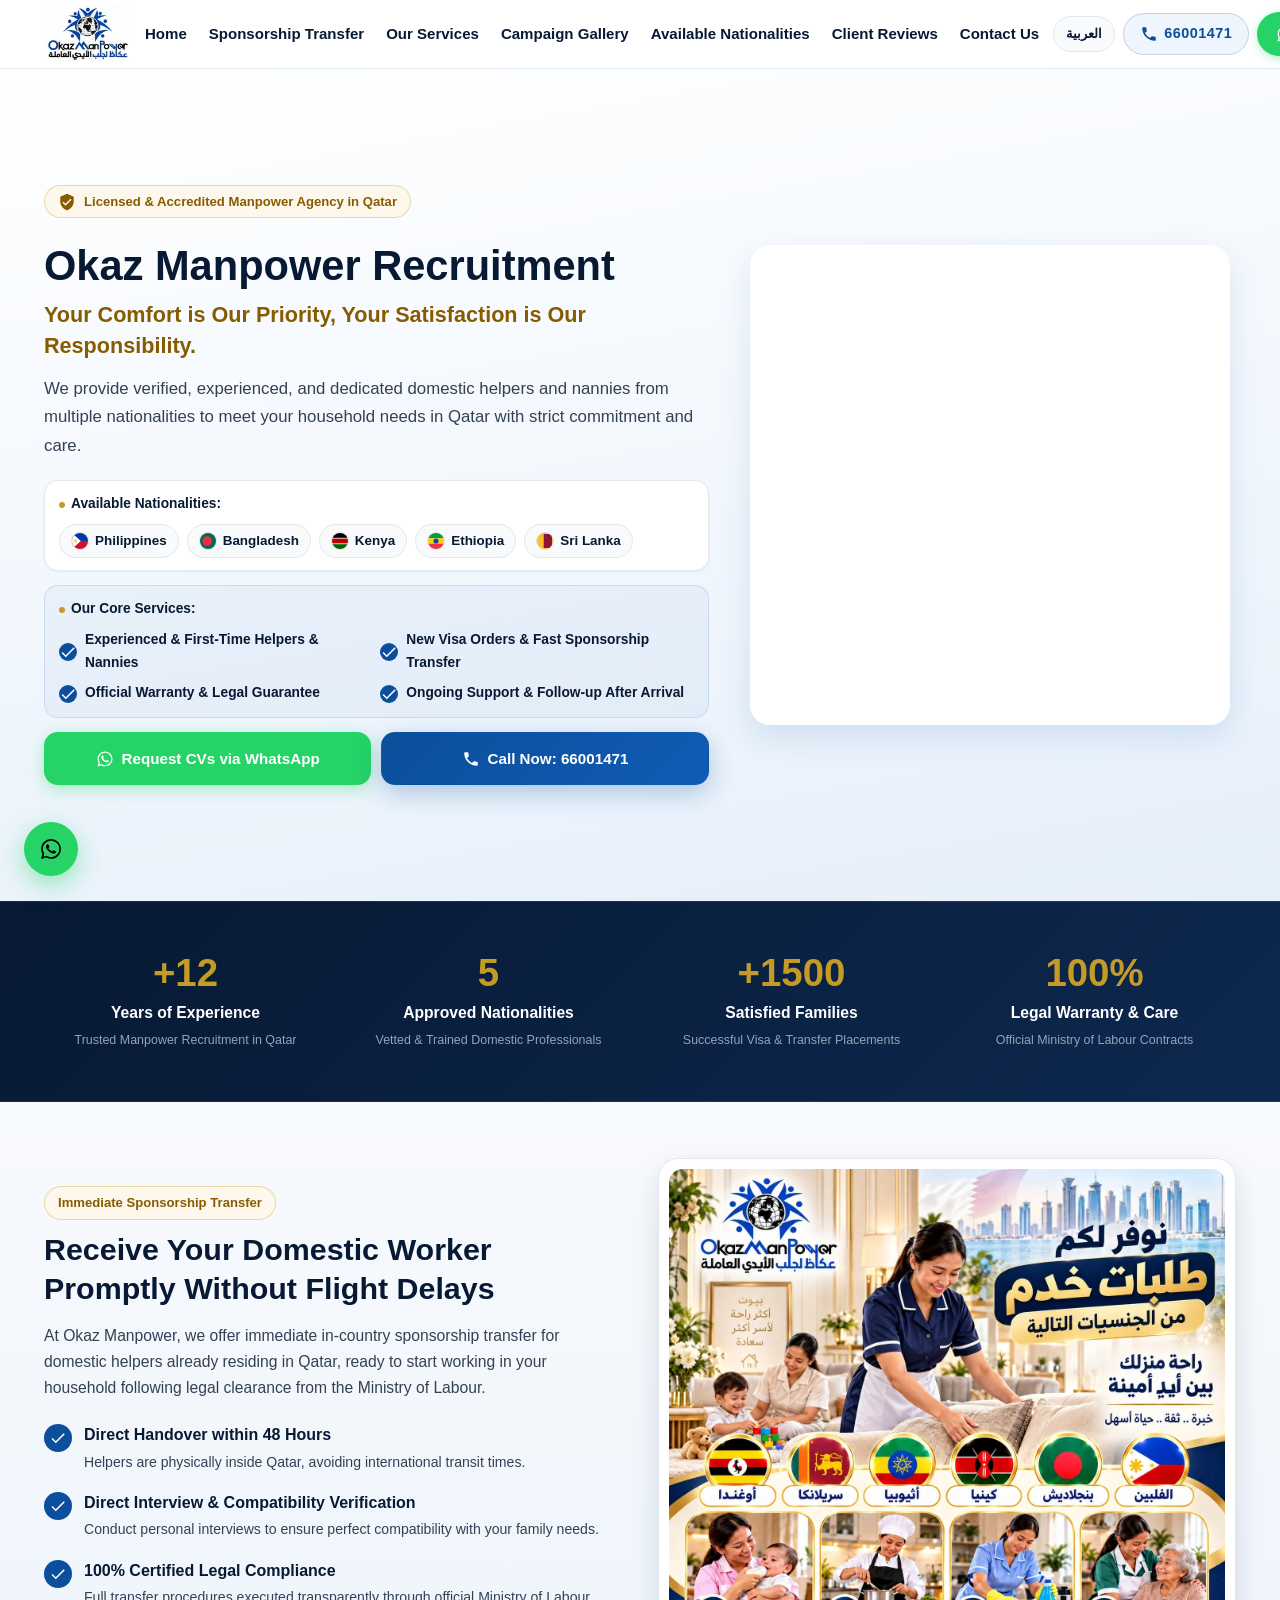
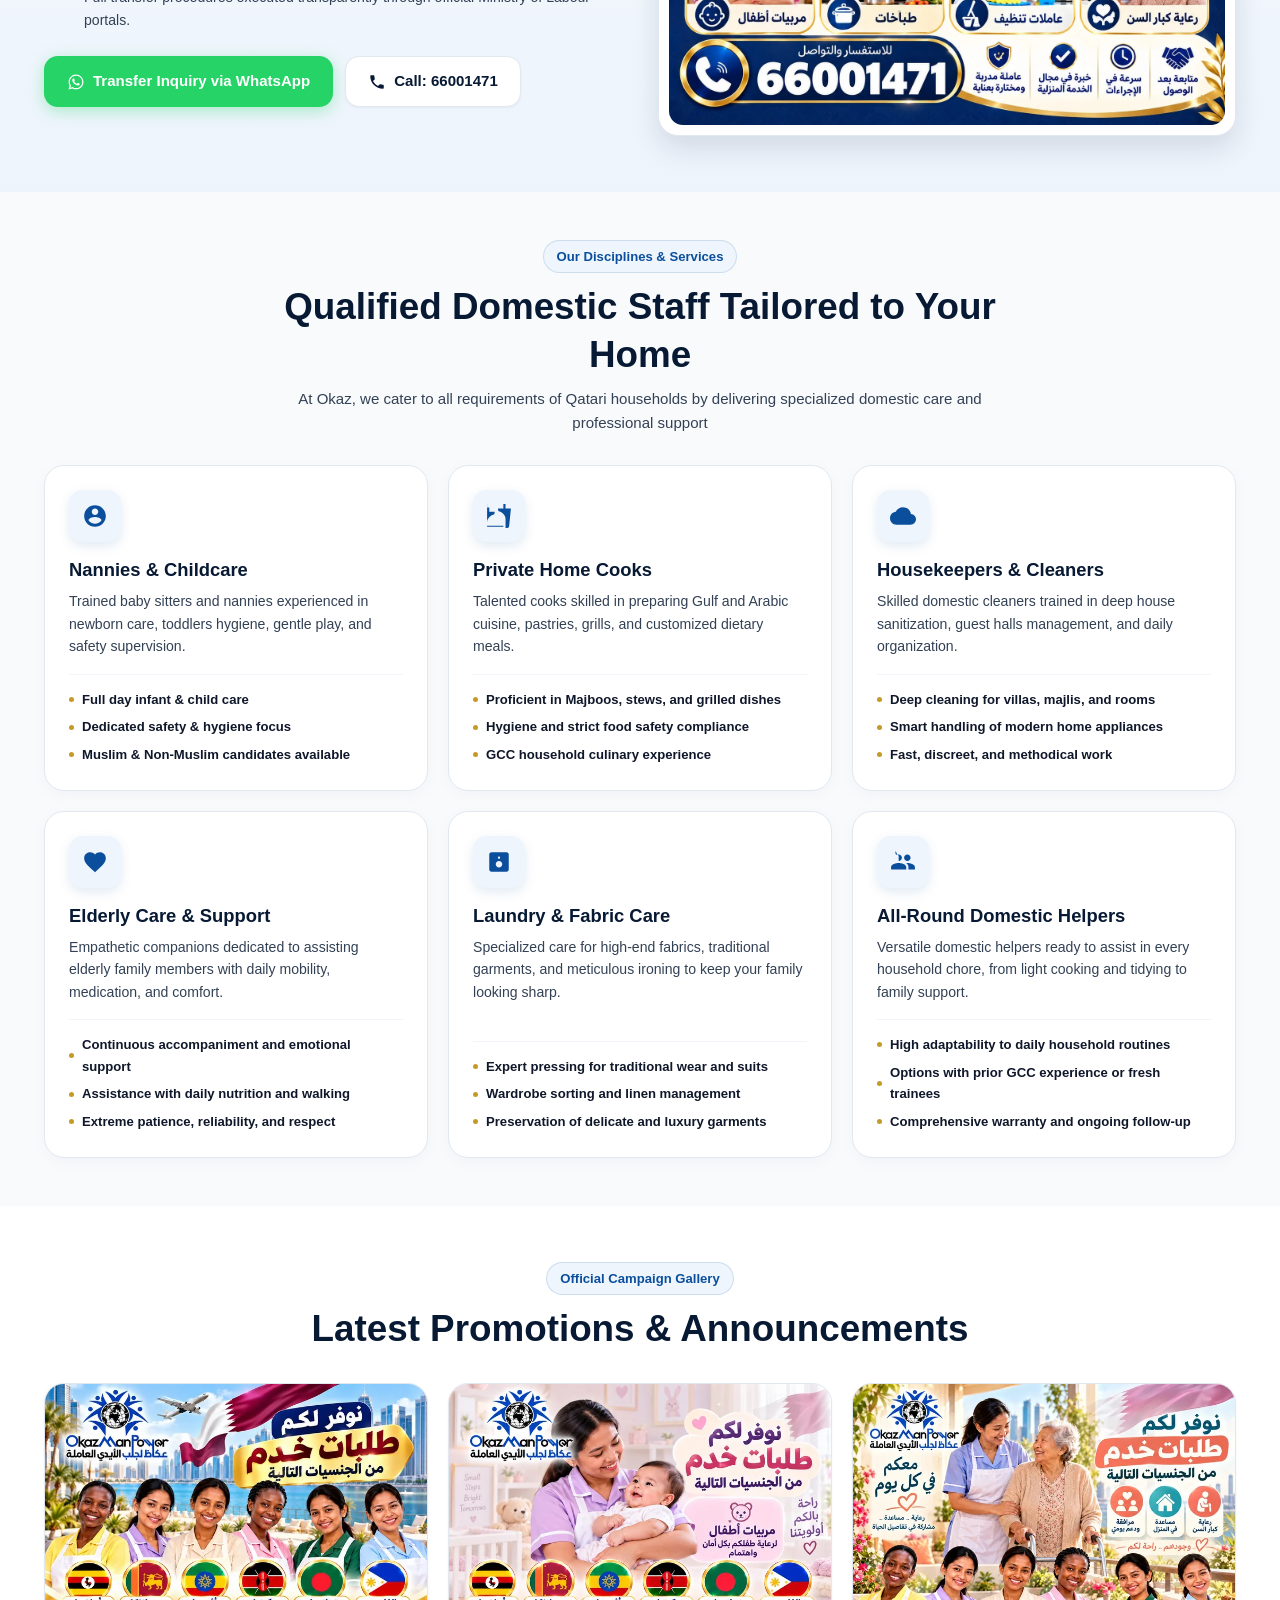
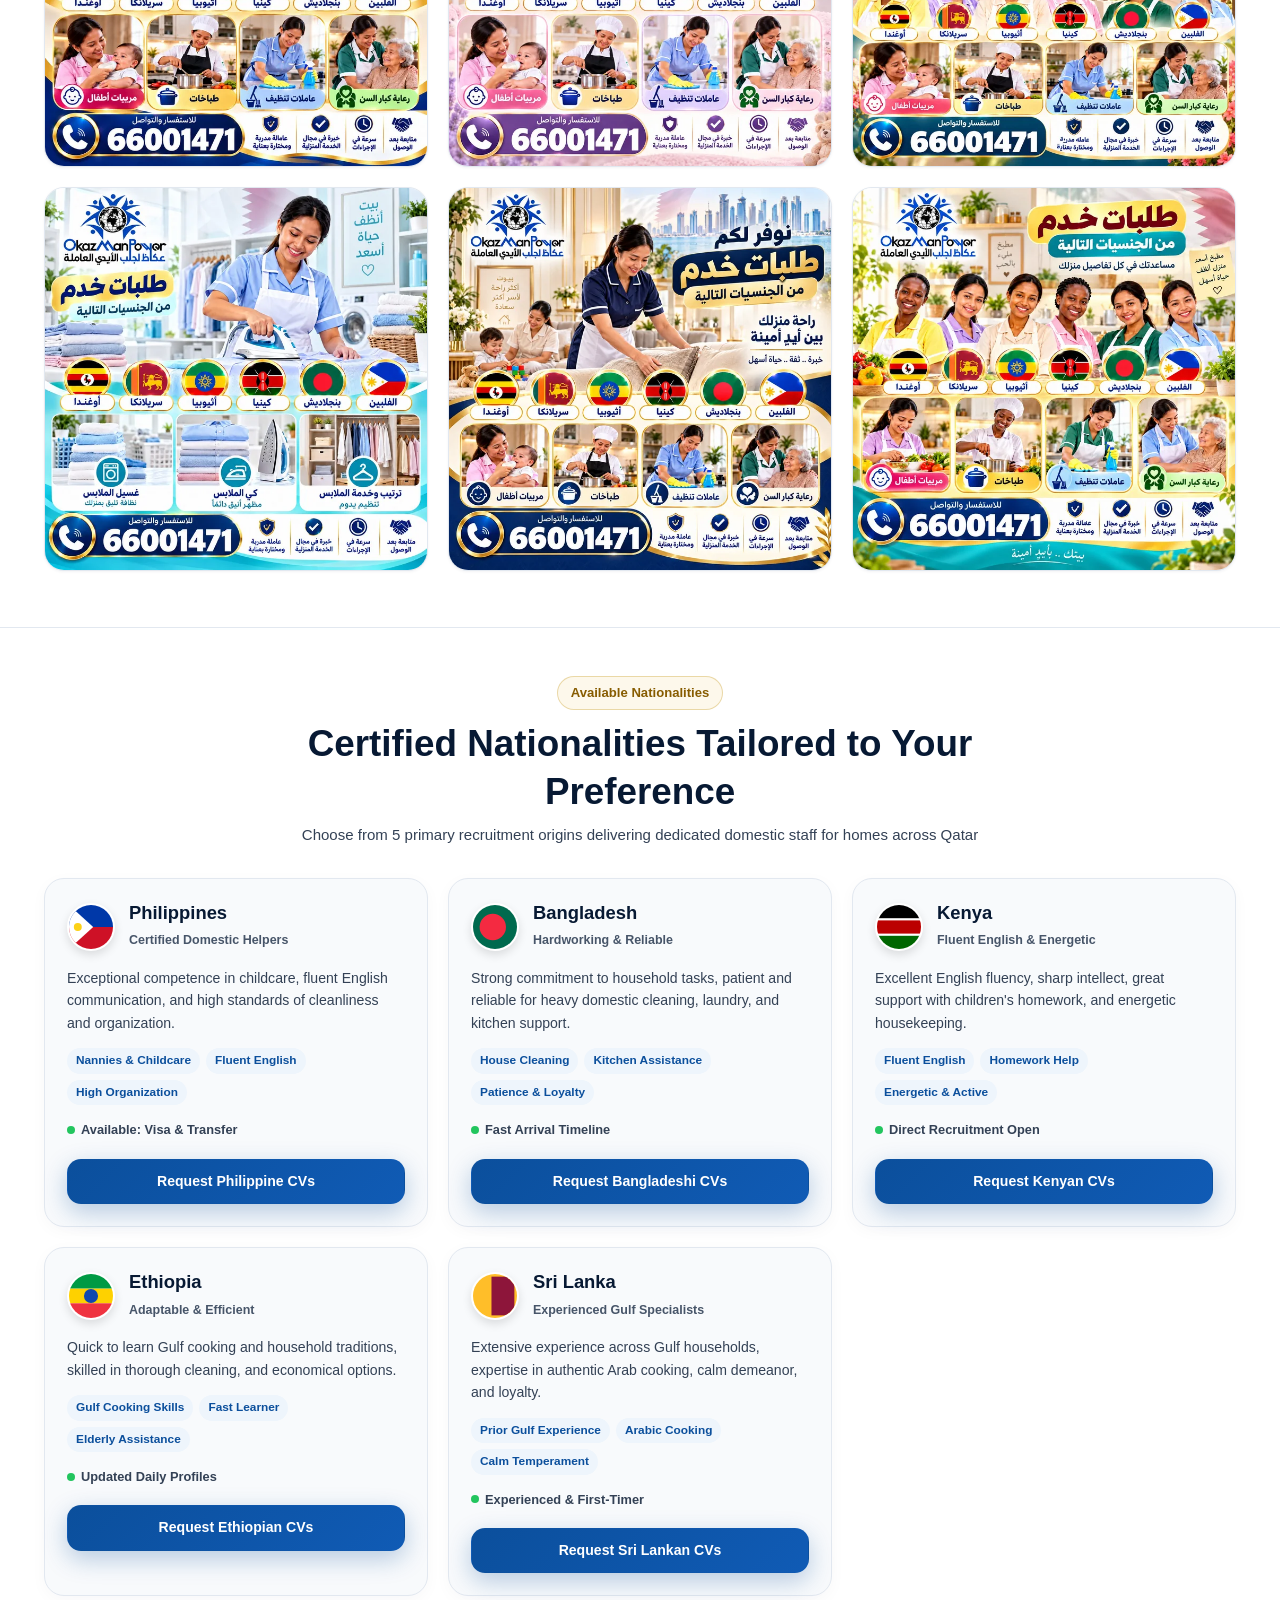
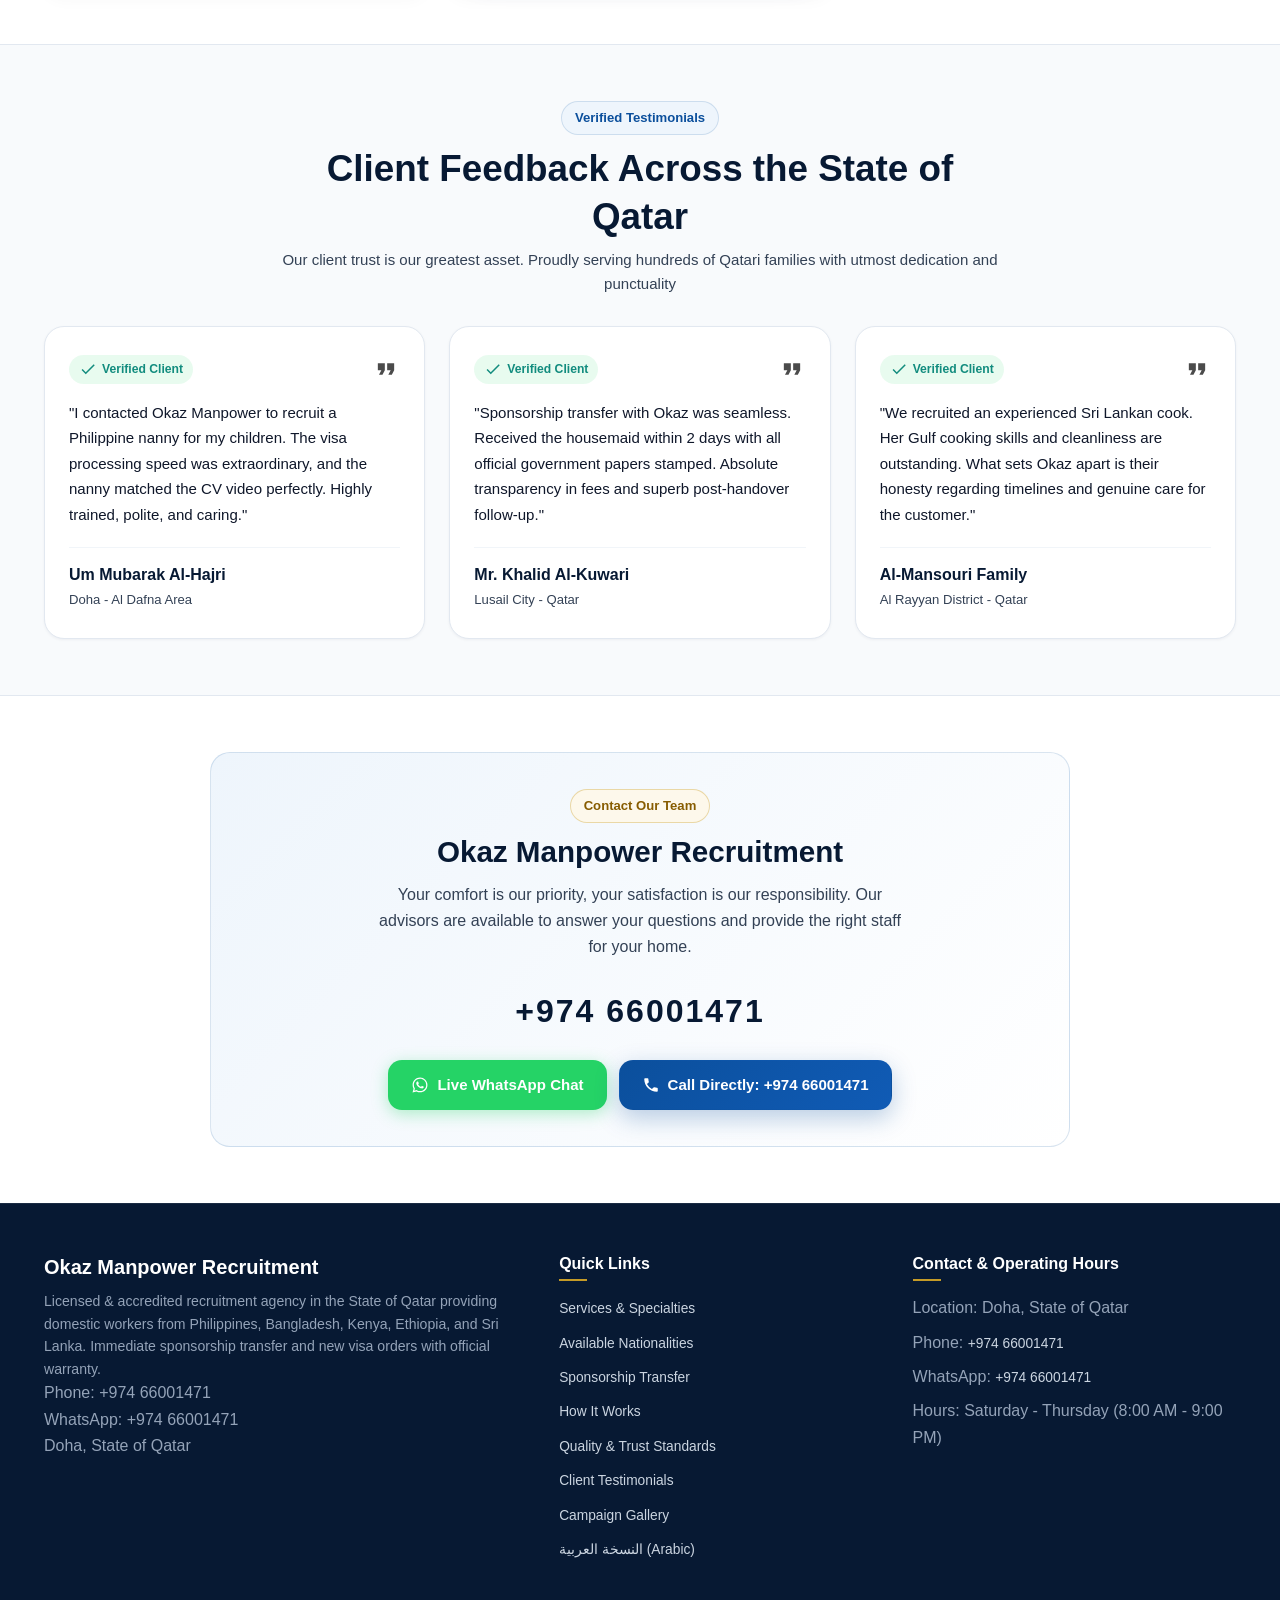
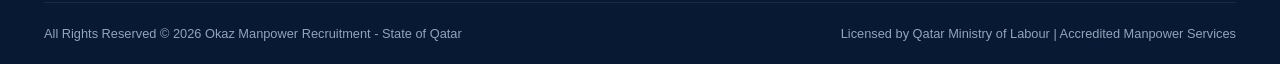
==== commit 527ee3a4: "fix(assets): resolve image pixelation and upgrade WebP resolutions to Retina 2x" ====
--- a/en.html
+++ b/en.html
@@ -13,7 +13,7 @@
   <link rel="alternate" type="text/markdown" href="https://okazmanpower.com/llms.txt">
 
   <!-- Security & Referrer Policy -->
-  <meta http-equiv="Content-Security-Policy" content="default-src 'self' https: data: 'unsafe-inline' 'unsafe-eval'; style-src 'self' 'unsafe-inline' https://fonts.googleapis.com; font-src 'self' https://fonts.gstatic.com data:; img-src 'self' data: https:; connect-src 'self' https:;">
+  <meta http-equiv="Content-Security-Policy" content="default-src 'self' https: data: 'unsafe-inline' 'unsafe-eval'; script-src 'self' 'unsafe-inline' https://www.googletagmanager.com https://www.googleadservices.com https://googleads.g.doubleclick.net https://www.google-analytics.com; style-src 'self' 'unsafe-inline' https://fonts.googleapis.com; font-src 'self' https://fonts.gstatic.com data:; img-src 'self' data: https: https://www.google.com https://www.google.com.qa https://www.googleadservices.com https://googleads.g.doubleclick.net; connect-src 'self' https: https://www.google-analytics.com https://stats.g.doubleclick.net https://region1.google-analytics.com;">
   <meta name="referrer" content="strict-origin-when-cross-origin">
 
   <!-- Preload Critical LCP Hero Image in Modern WebP with High Priority -->
@@ -80,6 +80,16 @@
     }
   }
   </script>
+
+  <!-- Google tag (gtag.js) -->
+  <script async src="https://www.googletagmanager.com/gtag/js?id=AW-18485124047"></script>
+  <script>
+    window.dataLayer = window.dataLayer || [];
+    function gtag(){dataLayer.push(arguments);}
+    gtag('js', new Date());
+
+    gtag('config', 'AW-18485124047');
+  </script>
 </head>
 <body>
 
@@ -358,7 +368,7 @@
 
         <div class="transfer-visual">
           <div class="transfer-visual-box">
-            <img src="photo/poster-comfort-thumb.webp" data-full="photo/poster-comfort.webp" alt="Your Home in Safe Hands - Okaz" class="transfer-preview-img" width="480" height="480" loading="lazy" decoding="async">
+            <img src="photo/poster-comfort.webp" data-full="photo/poster-comfort.webp" alt="Your Home in Safe Hands - Okaz" class="transfer-preview-img" width="480" height="480" loading="lazy" decoding="async">
           </div>
         </div>
       </div>
--- a/css/style.min.css
+++ b/css/style.min.css
@@ -1 +1 @@
-:root{--primary-navy:#071933;--primary-blue:#0b4f9c;--primary-blue-hover:#083c77;--primary-blue-light:#eef5fc;--accent-gold:#c59b27;--accent-gold-hover:#ad861e;--accent-gold-light:#fdf8eb;--accent-gold-text:#875c00;--accent-gold-border:rgba(197,155,39,0.35);--bg-main:#f8fafc;--bg-surface:#ffffff;--bg-surface-elevated:#ffffff;--bg-dark:#071426;--bg-dark-card:#0c203b;--text-main:#0f172a;--text-muted:#334155;--text-subtle:#475569;--text-light:#f8fafc;--text-gold:#875c00;--border-subtle:#e2e8f0;--border-focus:#0b4f9c;--shadow-sm:0 1px 3px rgba(7,25,51,0.05);--shadow-md:0 4px 12px rgba(7,25,51,0.08);--shadow-lg:0 12px 28px rgba(7,25,51,0.12);--shadow-xl:0 20px 40px rgba(7,25,51,0.16);--shadow-gold:0 8px 24px rgba(197,155,39,0.25);--shadow-blue:0 8px 24px rgba(11,79,156,0.28);--radius-sm:8px;--radius-md:14px;--radius-lg:20px;--radius-full:9999px;--transition-fast:0.2s ease;--transition-normal:0.3s cubic-bezier(0.16,1,0.3,1);--transition-slow:0.5s cubic-bezier(0.16,1,0.3,1);--container-max:1240px}*,*::before,*::after{box-sizing:border-box;margin:0;padding:0}html,body{max-width:100%;overflow-x:hidden}html{font-family:'Cairo',system-ui,-apple-system,BlinkMacSystemFont,"Segoe UI",Roboto,sans-serif;font-size:16px;scroll-behavior:smooth;text-rendering:optimizeLegibility;-webkit-font-smoothing:antialiased}.visually-hidden{position:absolute !important;width:1px !important;height:1px !important;padding:0 !important;margin:-1px !important;overflow:hidden !important;clip:rect(0,0,0,0) !important;white-space:nowrap !important;border:0 !important}.skip-link:focus{position:fixed !important;top:10px !important;right:10px !important;z-index:10000 !important;background:var(--primary-navy) !important;color:#ffffff !important;padding:10px 16px !important;border-radius:var(--radius-sm) !important;box-shadow:var(--shadow-lg) !important}html[dir="ltr"]{font-family:'Inter',-apple-system,BlinkMacSystemFont,"Segoe UI",Roboto,sans-serif}body{background-color:var(--bg-main);color:var(--text-main);line-height:1.65;overflow-x:hidden;padding-bottom:72px}@media (min-width:992px){body{padding-bottom:0}}h1,h2,h3,h4,h5,h6{color:var(--primary-navy);font-weight:800;line-height:1.3}a{color:inherit;text-decoration:none;transition:color var(--transition-fast)}img{max-width:100%;height:auto;display:block}button,input,select,textarea{font-family:inherit}.container{width:100%;max-width:var(--container-max);margin-left:auto;margin-right:auto;padding-left:16px;padding-right:16px}@media (min-width:768px){.container{padding-left:24px;padding-right:24px}}.section-padding{padding:42px 0}@media (min-width:768px){.section-padding{padding:56px 0}}.section-badge{display:inline-flex;align-items:center;gap:8px;padding:5px 13px;border-radius:var(--radius-full);background:var(--primary-blue-light);color:var(--primary-blue);font-size:0.82rem;font-weight:700;margin-bottom:10px;border:1px solid rgba(11,79,156,0.15)}.section-badge.gold-badge{background:var(--accent-gold-light);color:var(--accent-gold-text);border-color:var(--accent-gold-border)}.section-header{text-align:center;max-width:720px;margin:0 auto 30px auto}.section-header h2{font-size:1.7rem;margin-bottom:8px}.section-header p{color:var(--text-muted);font-size:0.94rem;line-height:1.6}@media (min-width:768px){.section-header h2{font-size:2.3rem}}.svg-icon{width:18px;height:18px;fill:currentColor;display:inline-block;vertical-align:middle;flex-shrink:0}.svg-icon-lg{width:24px;height:24px}.svg-icon-xl{width:38px;height:38px}.btn{display:inline-flex;align-items:center;justify-content:center;gap:8px;padding:12px 22px;font-size:0.94rem;font-weight:700;border-radius:var(--radius-md);border:1px solid transparent;cursor:pointer;transition:all var(--transition-normal);white-space:nowrap}.btn-primary{background:linear-gradient(135deg,var(--primary-blue),#105bb5);color:#ffffff;box-shadow:var(--shadow-blue)}.btn-primary:hover{background:linear-gradient(135deg,#093f7d,var(--primary-blue));transform:translateY(-2px);box-shadow:0 10px 24px rgba(11,79,156,0.38)}.btn-gold{background:linear-gradient(135deg,var(--accent-gold),#dfb332);color:#ffffff;box-shadow:var(--shadow-gold)}.btn-gold:hover{background:linear-gradient(135deg,#b0891d,var(--accent-gold));transform:translateY(-2px);box-shadow:0 10px 24px rgba(197,155,39,0.38)}.btn-whatsapp{background:#25d366;color:#ffffff;box-shadow:0 4px 16px rgba(37,211,102,0.35)}.btn-whatsapp:hover{background:#20bd5a;transform:translateY(-2px);box-shadow:0 8px 24px rgba(37,211,102,0.45)}.btn-secondary{background:#ffffff;color:var(--primary-navy);border-color:var(--border-subtle);box-shadow:var(--shadow-sm)}.btn-secondary:hover{background:var(--primary-blue-light);border-color:var(--primary-blue);color:var(--primary-blue);transform:translateY(-2px)}.site-header{position:sticky;top:0;z-index:1000;background:rgba(255,255,255,0.97);backdrop-filter:blur(14px);-webkit-backdrop-filter:blur(14px);border-bottom:1px solid var(--border-subtle)}.header-inner{display:flex;align-items:center;justify-content:space-between;height:64px;gap:12px}@media (min-width:992px){.header-inner{height:68px}}.site-brand{display:flex;align-items:center;flex-shrink:0}.brand-logo-img{height:48px;width:auto;aspect-ratio:3 / 2;max-width:170px;object-fit:contain;display:block}@media (min-width:992px){.brand-logo-img{height:58px;max-width:220px}}.brand-title-wrap{display:none}.nav-menu{display:none;list-style:none;align-items:center;gap:18px}@media (min-width:992px){.nav-menu{display:flex}}.nav-link{font-size:0.94rem;font-weight:700;color:var(--primary-navy);padding:6px 2px;white-space:nowrap;position:relative;transition:color var(--transition-fast)}.nav-link::after{content:'';position:absolute;bottom:-2px;left:0;right:0;height:2px;background:linear-gradient(90deg,var(--primary-blue),var(--accent-gold));border-radius:var(--radius-full);transform:scaleX(0);transition:transform var(--transition-fast);transform-origin:right}html[dir="ltr"] .nav-link::after{transform-origin:left}.nav-link:hover{color:var(--primary-blue)}.nav-link:hover::after{transform:scaleX(1)}.header-actions{display:flex;align-items:center;gap:8px;flex-shrink:0}.lang-switch-btn{display:inline-flex;align-items:center;justify-content:center;padding:6px 12px;font-size:0.82rem;font-weight:700;border-radius:var(--radius-full);background:var(--bg-main);border:1px solid var(--border-subtle);color:var(--primary-navy);transition:all var(--transition-fast);white-space:nowrap}.lang-switch-btn:hover{background:var(--primary-blue);color:#ffffff;border-color:var(--primary-blue)}.btn-header-call{display:none;align-items:center;gap:6px;background:var(--primary-blue-light);color:var(--primary-blue);border:1px solid rgba(11,79,156,0.2);padding:8px 16px;font-size:0.9rem;font-weight:800;border-radius:var(--radius-full);letter-spacing:0.5px;transition:all var(--transition-normal);white-space:nowrap}@media (min-width:992px){.btn-header-call{display:inline-flex}}.btn-header-call:hover{background:var(--primary-blue);color:#ffffff;border-color:var(--primary-blue)}.btn-header-whatsapp{display:inline-flex;align-items:center;gap:6px;background:#25d366;color:#ffffff;padding:8px 14px;font-size:0.86rem;font-weight:700;border-radius:var(--radius-full);box-shadow:0 3px 10px rgba(37,211,102,0.3);transition:all var(--transition-normal);white-space:nowrap}@media (min-width:768px){.btn-header-whatsapp{padding:9px 18px;font-size:0.92rem}}.btn-header-whatsapp:hover{background:#20bd5a;transform:translateY(-2px)}.mobile-menu-toggle{display:inline-flex;align-items:center;justify-content:center;width:38px;height:38px;padding:0;background:var(--bg-main);border:1px solid var(--border-subtle);border-radius:var(--radius-sm);color:var(--primary-navy);cursor:pointer}@media (min-width:992px){.mobile-menu-toggle{display:none}}.mobile-nav-drawer{position:fixed;top:0;right:-100%;width:290px;height:100vh;background:#ffffff;z-index:1200;padding:24px 20px;box-shadow:-5px 0 25px rgba(0,0,0,0.15);transition:right 0.35s cubic-bezier(0.16,1,0.3,1);display:flex;flex-direction:column}html[dir="ltr"] .mobile-nav-drawer{right:auto;left:-100%;transition:left 0.35s cubic-bezier(0.16,1,0.3,1);box-shadow:5px 0 25px rgba(0,0,0,0.15)}.mobile-nav-drawer.active{right:0}html[dir="ltr"] .mobile-nav-drawer.active{left:0}.drawer-header{display:flex;align-items:center;justify-content:space-between;margin-bottom:24px;padding-bottom:12px;border-bottom:1px solid var(--border-subtle)}.drawer-close-btn{background:transparent;border:none;font-size:1.4rem;color:var(--text-main);cursor:pointer}.drawer-menu{list-style:none;display:flex;flex-direction:column;gap:12px}.drawer-link{font-size:1rem;font-weight:700;color:var(--primary-navy);display:block;padding:8px 0;border-bottom:1px solid #f1f5f9}.drawer-actions{margin-top:auto;display:flex;flex-direction:column;gap:10px}.drawer-backdrop{position:fixed;inset:0;background:rgba(0,0,0,0.5);z-index:1150;opacity:0;visibility:hidden;transition:all 0.3s ease}.drawer-backdrop.active{opacity:1;visibility:visible}.hero-section{position:relative;background:linear-gradient(170deg,#ffffff 0%,#f0f6fd 60%,#e5effa 100%);padding:16px 0 24px 0;overflow:hidden}@media (min-width:768px){.hero-section{padding:24px 0}}@media (min-width:992px){.hero-section{min-height:calc(100vh - 68px);display:flex;align-items:center;padding:36px 0}.hero-section>.container{width:100%}}.hero-grid{display:grid;grid-template-columns:1fr;gap:24px;align-items:center}@media (min-width:992px){.hero-grid{grid-template-columns:1.15fr 0.85fr;gap:36px}}.hero-badge-wrap{margin-bottom:12px}.hero-title{font-size:1.6rem;font-weight:900;color:var(--primary-navy);line-height:1.25;margin-bottom:6px}@media (min-width:768px){.hero-title{font-size:2.1rem}}@media (min-width:992px){.hero-title{font-size:2.35rem;margin-bottom:8px}}@media (min-width:1200px){.hero-title{font-size:2.6rem}}.hero-slogan{display:block;font-size:1.05rem;font-weight:800;color:var(--accent-gold-text);margin-bottom:12px;line-height:1.4}@media (min-width:768px){.hero-slogan{font-size:1.25rem}}@media (min-width:992px){.hero-slogan{font-size:1.35rem;margin-bottom:14px}}.hero-description{font-size:0.96rem;color:var(--text-muted);line-height:1.6;margin-bottom:16px}@media (min-width:992px){.hero-description{font-size:1.05rem;line-height:1.7;margin-bottom:20px}}.hero-nationalities-box{background:#ffffff;border:1px solid var(--border-subtle);border-radius:var(--radius-md);padding:12px 14px;margin-bottom:14px;box-shadow:var(--shadow-sm)}.hero-subheading-tag{font-size:0.86rem;font-weight:800;color:var(--primary-navy);margin-bottom:8px;display:flex;align-items:center;gap:6px}.hero-subheading-tag::before{content:'';width:6px;height:6px;border-radius:50%;background:var(--accent-gold);display:inline-block}.hero-nationalities-pills{display:flex;flex-wrap:wrap;gap:8px}.nat-pill{display:inline-flex;align-items:center;gap:6px;background:var(--bg-main);border:1px solid var(--border-subtle);padding:5px 11px;border-radius:var(--radius-full);font-size:0.84rem;font-weight:700;color:var(--primary-navy);transition:all var(--transition-fast)}.nat-pill:hover{background:#ffffff;border-color:var(--accent-gold);transform:translateY(-2px);box-shadow:var(--shadow-sm)}.nat-flag-mini{width:18px;height:18px;border-radius:50%;border:1px solid rgba(0,0,0,0.1);display:inline-block;flex-shrink:0;overflow:hidden}.hero-services-block{background:rgba(11,79,156,0.04);border:1px solid rgba(11,79,156,0.12);border-radius:var(--radius-md);padding:12px 14px;margin-bottom:14px;contain:layout}@media (max-width:640px){.hero-badge-wrap .section-badge{font-size:0.74rem;padding:4px 10px;white-space:nowrap}.hero-nationalities-pills{min-height:68px}.hero-services-block{min-height:140px}}.hero-services-grid{display:grid;grid-template-columns:1fr;gap:8px}@media (min-width:640px){.hero-services-grid{grid-template-columns:1fr 1fr}}.hero-service-item{display:flex;align-items:center;gap:8px;font-size:0.86rem;font-weight:700;color:var(--primary-navy)}.service-check-icon{width:18px;height:18px;border-radius:50%;background:var(--primary-blue);color:#ffffff;display:flex;align-items:center;justify-content:center;flex-shrink:0}.hero-contact-banner{background:linear-gradient(135deg,var(--primary-navy) 0%,#0d284f 100%);color:#ffffff;padding:10px 16px;border-radius:var(--radius-md);margin-bottom:16px;box-shadow:var(--shadow-sm)}.hero-contact-label{display:flex;align-items:center;flex-wrap:wrap;gap:8px;font-size:0.9rem;font-weight:700}.hero-phone-link{font-size:1.25rem;font-weight:900;color:var(--accent-gold);letter-spacing:1px;direction:ltr}.hero-phone-link:hover{text-decoration:underline}.hero-cta-group{display:flex;flex-direction:column;gap:10px}@media (min-width:560px){.hero-cta-group{flex-direction:row}}.hero-main-btn{width:100%;padding:13px 20px;font-size:0.95rem}@media (min-width:560px){.hero-main-btn{width:auto;flex:1}}.hero-visual-card{position:relative;border-radius:var(--radius-lg);overflow:hidden;box-shadow:0 12px 32px rgba(11,79,156,0.12);border:3px solid #ffffff;background:#ffffff;display:flex;justify-content:center;align-items:center;aspect-ratio:1 / 1;width:100%;max-width:480px;margin:0 auto}@media (min-width:992px){.hero-visual-card{max-height:min(580px,80vh)}}.hero-main-banner-img{width:100%;height:100%;aspect-ratio:1 / 1;object-fit:cover;border-radius:var(--radius-md);display:block}@media (min-width:992px){.hero-main-banner-img{max-height:min(580px,80vh)}}.stats-counter-section{background:linear-gradient(135deg,#071933 0%,#0d284f 100%);color:#ffffff;padding:40px 0;border-top:1px solid rgba(255,255,255,0.08);border-bottom:1px solid rgba(255,255,255,0.08)}.stats-grid{display:grid;grid-template-columns:repeat(2,1fr);gap:20px}@media (min-width:768px){.stats-grid{grid-template-columns:repeat(4,1fr)}}.stat-card{text-align:center;padding:10px}.stat-number{font-size:2.4rem;font-weight:900;color:var(--accent-gold);line-height:1.1;margin-bottom:6px}.stat-label{font-size:0.98rem;font-weight:800;color:#ffffff;margin-bottom:4px}.stat-sub{font-size:0.78rem;color:#94a3b8}.steps-section{background:#ffffff;position:relative}.steps-grid{display:grid;grid-template-columns:1fr;gap:20px}@media (min-width:640px){.steps-grid{grid-template-columns:repeat(2,1fr)}}@media (min-width:1024px){.steps-grid{grid-template-columns:repeat(4,1fr)}}.step-card{background:var(--bg-main);border:1px solid var(--border-subtle);border-radius:var(--radius-lg);padding:28px 20px;position:relative;transition:all var(--transition-normal);display:flex;flex-direction:column}.step-card:hover{transform:translateY(-4px);border-color:var(--primary-blue);box-shadow:var(--shadow-lg);background:#ffffff}.step-card-header{display:flex;align-items:center;justify-content:space-between;margin-bottom:18px}.step-number{font-size:1.4rem;font-weight:900;color:var(--accent-gold);line-height:1;font-family:monospace,sans-serif;background:rgba(197,155,39,0.12);padding:4px 10px;border-radius:var(--radius-sm)}.step-icon-wrap{width:44px;height:44px;border-radius:var(--radius-md);background:var(--primary-blue-light);color:var(--primary-blue);display:flex;align-items:center;justify-content:center}.step-card h3{font-size:1.15rem;font-weight:800;color:var(--primary-navy);margin-bottom:10px}.step-card p{font-size:0.9rem;color:var(--text-muted);line-height:1.65;margin:0}@media (max-width:767px){.step-card{text-align:center;align-items:center}.step-card-header{justify-content:center;gap:16px;width:100%}.step-card h3,.step-card p{text-align:center}}.services-section{background:var(--bg-main);padding:48px 0}.services-grid{display:grid;grid-template-columns:1fr;gap:20px}@media (min-width:640px){.services-grid{grid-template-columns:repeat(2,1fr)}}@media (min-width:1024px){.services-grid{grid-template-columns:repeat(3,1fr)}}.service-card{background:#ffffff;border-radius:var(--radius-lg);border:1px solid var(--border-subtle);padding:24px;transition:all var(--transition-normal);display:flex;flex-direction:column;box-shadow:0 4px 16px rgba(7,25,51,0.03)}.service-card:hover{transform:translateY(-4px);box-shadow:var(--shadow-lg);border-color:var(--primary-blue)}.service-icon-wrap{width:52px;height:52px;border-radius:14px;background:var(--primary-blue-light);color:var(--primary-blue);display:flex;align-items:center;justify-content:center;margin-bottom:16px;flex-shrink:0;box-shadow:0 4px 12px rgba(11,79,156,0.12);transition:all var(--transition-fast)}.service-card:hover .service-icon-wrap{background:var(--primary-blue);color:#ffffff;transform:scale(1.05)}.service-icon{width:26px;height:26px;fill:currentColor;display:block}.service-card h3{font-size:1.15rem;font-weight:800;color:var(--primary-navy);margin-bottom:8px}.service-card p{color:var(--text-muted);font-size:0.88rem;line-height:1.6;margin-bottom:16px}.service-features-list{list-style:none;display:flex;flex-direction:column;gap:6px;margin-top:auto;padding-top:14px;border-top:1px solid #f1f5f9}.service-features-list li{font-size:0.82rem;color:var(--text-main);font-weight:600;display:flex;align-items:center;gap:8px}.service-features-list li::before{content:'';width:5px;height:5px;border-radius:50%;background:var(--accent-gold);flex-shrink:0}@media (max-width:767px){.service-card{text-align:center;align-items:center}.service-icon-wrap{margin-left:auto;margin-right:auto}.service-card h3{text-align:center}.service-card p{text-align:center}.service-features-list{width:100%;align-items:center}.service-features-list li{justify-content:center;text-align:center}}.nationalities-section{background:#ffffff;padding:48px 0;border-top:1px solid var(--border-subtle);border-bottom:1px solid var(--border-subtle)}.nationalities-grid{display:grid;grid-template-columns:1fr;gap:20px}@media (min-width:640px){.nationalities-grid{grid-template-columns:repeat(2,1fr)}}@media (min-width:1024px){.nationalities-grid{grid-template-columns:repeat(3,1fr)}}.nationality-card{background:var(--bg-main);border:1px solid var(--border-subtle);border-radius:var(--radius-lg);padding:22px;transition:all var(--transition-normal);display:flex;flex-direction:column;box-shadow:0 4px 16px rgba(7,25,51,0.03)}.nationality-card:hover{transform:translateY(-4px);background:#ffffff;box-shadow:var(--shadow-lg);border-color:var(--accent-gold)}.nat-card-top{display:flex;align-items:center;gap:14px;margin-bottom:14px}.nat-flag-circle{width:48px;height:48px;border-radius:50%;border:2px solid #ffffff;box-shadow:0 4px 10px rgba(0,0,0,0.12);overflow:hidden;flex-shrink:0;display:flex;align-items:center;justify-content:center;background:#ffffff}.flag-svg{width:100%;height:100%;display:block;object-fit:cover}.nat-title-wrap h3{font-size:1.15rem;font-weight:800;color:var(--primary-navy);margin-bottom:2px}.nat-subtitle{font-size:0.78rem;color:var(--text-subtle);font-weight:600}.nat-card-body p{font-size:0.88rem;color:var(--text-muted);line-height:1.6;margin-bottom:14px}.nat-meta-tags{display:flex;flex-wrap:wrap;gap:6px;margin-bottom:14px}.nat-spec-tag{font-size:0.74rem;font-weight:700;color:var(--primary-blue);background:var(--primary-blue-light);padding:3px 9px;border-radius:var(--radius-full)}.nat-status-row{display:flex;align-items:center;gap:6px;font-size:0.8rem;font-weight:700;color:var(--text-muted);margin-bottom:18px;margin-top:auto}.nat-status-dot{width:8px;height:8px;border-radius:50%;background:#22c55e}.nat-card-action{width:100%;padding:10px 14px;font-size:0.88rem;font-weight:700}.transfer-section{background:linear-gradient(180deg,#f8fafc 0%,#edf4fc 100%)}.transfer-grid{display:grid;grid-template-columns:1fr;gap:36px;align-items:center}@media (min-width:992px){.transfer-grid{grid-template-columns:1fr 1fr}}.transfer-content h2{font-size:1.9rem;margin-bottom:14px}.transfer-content p{color:var(--text-muted);font-size:0.98rem;margin-bottom:22px}.transfer-benefits-list{display:flex;flex-direction:column;gap:16px;margin-bottom:24px}.transfer-benefit-item{display:flex;align-items:flex-start;gap:12px}.benefit-check{width:28px;height:28px;border-radius:50%;background:var(--primary-blue);color:#ffffff;display:flex;align-items:center;justify-content:center;flex-shrink:0;margin-top:2px}.transfer-benefit-item strong{display:block;font-size:1rem;color:var(--primary-navy);margin-bottom:2px}.transfer-benefit-item div{font-size:0.88rem;color:var(--text-muted)}.transfer-cta-row{display:flex;flex-wrap:wrap;gap:12px}.transfer-visual-box{background:#ffffff;border:1px solid var(--border-subtle);border-radius:var(--radius-lg);padding:10px;box-shadow:var(--shadow-lg)}.transfer-preview-img{width:100%;border-radius:var(--radius-md);object-fit:contain;display:block}.standards-section{background:linear-gradient(135deg,#071933 0%,#0d284f 100%);color:#ffffff}.standards-section .section-header h2{color:#ffffff}.standards-section .section-header p{color:#94a3b8}.standards-grid{display:grid;grid-template-columns:1fr;gap:24px}@media (min-width:640px){.standards-grid{grid-template-columns:repeat(2,1fr)}}@media (min-width:1024px){.standards-grid{grid-template-columns:repeat(4,1fr)}}.standard-card{background:rgba(255,255,255,0.05);border:1px solid rgba(255,255,255,0.12);border-top:3px solid var(--accent-gold);border-radius:var(--radius-lg);padding:28px 22px;transition:all var(--transition-normal);backdrop-filter:blur(8px)}.standard-card:hover{transform:translateY(-4px);background:rgba(255,255,255,0.08);border-color:rgba(255,255,255,0.25);border-top-color:var(--accent-gold)}.standard-icon-wrap{width:48px;height:48px;border-radius:var(--radius-md);background:rgba(197,155,39,0.18);color:var(--accent-gold);display:flex;align-items:center;justify-content:center;margin-bottom:18px}.standard-card h3{font-size:1.15rem;font-weight:800;color:#ffffff;margin-bottom:10px}.standard-card p{font-size:0.9rem;color:#cbd5e1;line-height:1.65;margin:0}.portfolio-section{background:#ffffff}.portfolio-grid{display:grid;grid-template-columns:1fr;gap:20px}@media (min-width:640px){.portfolio-grid{grid-template-columns:repeat(2,1fr)}}@media (min-width:1024px){.portfolio-grid{grid-template-columns:repeat(3,1fr)}}.portfolio-card{position:relative;border-radius:var(--radius-lg);overflow:hidden;border:1px solid var(--border-subtle);background:var(--bg-main);box-shadow:var(--shadow-sm);cursor:pointer;transition:all var(--transition-normal)}.portfolio-card:hover{transform:translateY(-5px);box-shadow:var(--shadow-xl);border-color:var(--primary-blue)}.portfolio-img-wrap{position:relative;aspect-ratio:1 / 1;overflow:hidden}.portfolio-thumb{width:100%;height:100%;object-fit:cover;transition:transform var(--transition-slow)}.portfolio-card:hover .portfolio-thumb{transform:scale(1.05)}.portfolio-overlay{position:absolute;inset:0;background:linear-gradient(to top,rgba(7,25,51,0.85) 0%,transparent 60%);display:flex;align-items:flex-end;padding:16px;opacity:0;transition:opacity var(--transition-fast)}.portfolio-card:hover .portfolio-overlay{opacity:1}.portfolio-overlay-text{color:#ffffff}.portfolio-tag{display:inline-block;font-size:0.72rem;background:var(--accent-gold);color:#ffffff;padding:2px 7px;border-radius:var(--radius-sm);margin-bottom:4px;font-weight:700}.portfolio-title{font-size:0.95rem;font-weight:700}.lightbox-modal{position:fixed;inset:0;z-index:2000;background:rgba(7,25,51,0.95);display:flex;align-items:center;justify-content:center;padding:16px;opacity:0;visibility:hidden;transition:all var(--transition-fast)}.lightbox-modal.active{opacity:1;visibility:visible}.lightbox-content{position:relative;max-width:860px;max-height:90vh}.lightbox-img{max-width:100%;max-height:80vh;object-fit:contain;border-radius:var(--radius-md);border:2px solid rgba(255,255,255,0.2)}.lightbox-close-btn{position:absolute;top:-42px;left:0;background:transparent;border:none;color:#ffffff;font-size:1.8rem;cursor:pointer}html[dir="ltr"] .lightbox-close-btn{left:auto;right:0}.testimonials-section{background:var(--bg-main)}.testimonials-grid{display:grid;grid-template-columns:1fr;gap:24px}@media (min-width:768px){.testimonials-grid{grid-template-columns:repeat(3,1fr)}}.testimonial-card{background:#ffffff;border:1px solid var(--border-subtle);border-radius:var(--radius-lg);padding:28px 24px;box-shadow:var(--shadow-sm);display:flex;flex-direction:column;transition:all var(--transition-normal)}.testimonial-card:hover{transform:translateY(-4px);box-shadow:var(--shadow-lg);border-color:var(--primary-blue)}.testimonial-header{display:flex;align-items:center;justify-content:space-between;margin-bottom:16px}.testimonial-badge{display:inline-flex;align-items:center;gap:5px;background:rgba(37,211,102,0.1);color:#128c7e;font-size:0.76rem;font-weight:800;padding:4px 10px;border-radius:var(--radius-full)}.testimonial-quote-icon{width:28px;height:28px;color:var(--accent-gold);opacity:0.7}.testimonial-text{font-size:0.94rem;color:var(--text-dark);line-height:1.7;margin-bottom:20px;flex-grow:1;font-style:normal}.testimonial-author{border-top:1px solid #f1f5f9;padding-top:14px}.author-name{font-size:1rem;font-weight:800;color:var(--primary-navy)}.author-location{font-size:0.82rem;color:var(--text-muted)}@media (max-width:767px){.testimonial-card{text-align:center}.testimonial-header{justify-content:center;gap:16px}.testimonial-text,.testimonial-author{text-align:center}}.cv-cta-section{background:#ffffff;padding:40px 0}.cv-cta-card{background:linear-gradient(135deg,#071933 0%,#103463 100%);color:#ffffff;border-radius:var(--radius-xl);padding:36px 24px;text-align:center;border:1px solid rgba(197,155,39,0.3);box-shadow:var(--shadow-xl)}@media (min-width:768px){.cv-cta-card{padding:50px 40px}}.cv-cta-card h2{color:#ffffff;font-size:1.75rem;margin-bottom:12px}.cv-cta-card p{color:#cbd5e1;max-width:620px;margin:0 auto 24px auto;font-size:1rem;line-height:1.7}.cv-quick-nationalities{display:flex;flex-wrap:wrap;justify-content:center;gap:10px;margin-bottom:28px}.cv-nat-btn{display:inline-flex;align-items:center;gap:6px;background:rgba(255,255,255,0.08);border:1px solid rgba(255,255,255,0.2);color:#ffffff;padding:8px 14px;border-radius:var(--radius-full);font-size:0.85rem;font-weight:700;transition:all var(--transition-fast)}.cv-nat-btn:hover{background:var(--accent-gold);color:var(--primary-navy);border-color:var(--accent-gold);transform:translateY(-2px)}.cv-cta-actions{display:flex;align-items:center;justify-content:center;flex-wrap:wrap;gap:14px}.contact-section{background:#ffffff;border-top:1px solid var(--border-subtle)}.contact-card-wrap{background:linear-gradient(135deg,var(--primary-blue-light) 0%,#ffffff 100%);border:1px solid rgba(11,79,156,0.15);border-radius:var(--radius-lg);padding:36px 20px;text-align:center;max-width:860px;margin:0 auto}.contact-card-wrap h2{font-size:1.85rem;margin-bottom:10px}.contact-card-wrap p{color:var(--text-muted);max-width:540px;margin:0 auto 24px auto}.contact-phone-display{font-size:2rem;font-weight:900;color:var(--primary-navy);letter-spacing:2px;direction:ltr;display:inline-block;margin-bottom:22px}.contact-buttons-row{display:flex;align-items:center;justify-content:center;flex-wrap:wrap;gap:12px}.site-footer{background:var(--primary-navy);color:#94a3b8;padding:50px 0 20px 0;border-top:1px solid rgba(255,255,255,0.08)}.footer-grid{display:grid;grid-template-columns:1fr;gap:30px;margin-bottom:40px}@media (min-width:768px){.footer-grid{grid-template-columns:1.5fr 1fr 1fr}}.footer-brand h3{color:#ffffff;font-size:1.25rem;margin-bottom:10px}.footer-brand p{font-size:0.88rem;line-height:1.6}.footer-col h4{color:#ffffff;font-size:1rem;margin-bottom:14px;position:relative;padding-bottom:6px}.footer-col h4::after{content:'';position:absolute;bottom:0;right:0;width:28px;height:2px;background:var(--accent-gold)}html[dir="ltr"] .footer-col h4::after{right:auto;left:0}.footer-links{list-style:none;display:flex;flex-direction:column;gap:8px}.footer-links a{font-size:0.86rem;color:#cbd5e1}.footer-links a:hover{color:var(--accent-gold)}.footer-bottom{padding-top:20px;border-top:1px solid rgba(255,255,255,0.08);display:flex;align-items:center;justify-content:space-between;flex-wrap:wrap;gap:10px;font-size:0.8rem}.floating-whatsapp-btn{display:none}@media (min-width:992px){.floating-whatsapp-btn{display:flex;position:fixed;bottom:24px;right:24px;z-index:1050;width:54px;height:54px;border-radius:50%;background:#25d366;color:#ffffff;align-items:center;justify-content:center;box-shadow:0 8px 24px rgba(37,211,102,0.45);transition:all var(--transition-normal)}html[dir="ltr"] .floating-whatsapp-btn{right:auto;left:24px}}.floating-whatsapp-btn:hover{transform:scale(1.08);box-shadow:0 10px 28px rgba(37,211,102,0.55)}.floating-whatsapp-tooltip{position:absolute;right:64px;background:var(--primary-navy);color:#ffffff;font-size:0.8rem;font-weight:700;padding:6px 12px;border-radius:var(--radius-full);white-space:nowrap;pointer-events:none;opacity:0;transform:translateX(8px);transition:all var(--transition-fast);box-shadow:var(--shadow-md)}html[dir="ltr"] .floating-whatsapp-tooltip{right:auto;left:64px;transform:translateX(-8px)}.floating-whatsapp-btn:hover .floating-whatsapp-tooltip{opacity:1;transform:translateX(0)}.mobile-action-dock{position:fixed;bottom:0;left:0;right:0;z-index:1000;background:rgba(255,255,255,0.98);backdrop-filter:blur(12px);-webkit-backdrop-filter:blur(12px);border-top:1px solid var(--border-subtle);padding:10px 14px;box-shadow:0 -4px 16px rgba(0,0,0,0.08);display:grid;grid-template-columns:1fr 1fr;gap:10px}@media (min-width:992px){.mobile-action-dock{display:none}}.mobile-dock-btn{display:flex;align-items:center;justify-content:center;gap:8px;padding:12px 10px;font-size:0.9rem;font-weight:700;border-radius:var(--radius-md);color:#ffffff}.mobile-dock-btn.whatsapp-dock{background:#25d366}.mobile-dock-btn.call-dock{background:var(--primary-blue)}+:root{--primary-navy:#071933;--primary-blue:#0b4f9c;--primary-blue-hover:#083c77;--primary-blue-light:#eef5fc;--accent-gold:#c59b27;--accent-gold-hover:#ad861e;--accent-gold-light:#fdf8eb;--accent-gold-text:#875c00;--accent-gold-border:rgba(197,155,39,0.35);--bg-main:#f8fafc;--bg-surface:#ffffff;--bg-surface-elevated:#ffffff;--bg-dark:#071426;--bg-dark-card:#0c203b;--text-main:#0f172a;--text-muted:#334155;--text-subtle:#475569;--text-light:#f8fafc;--text-gold:#875c00;--border-subtle:#e2e8f0;--border-focus:#0b4f9c;--shadow-sm:0 1px 3px rgba(7,25,51,0.05);--shadow-md:0 4px 12px rgba(7,25,51,0.08);--shadow-lg:0 12px 28px rgba(7,25,51,0.12);--shadow-xl:0 20px 40px rgba(7,25,51,0.16);--shadow-gold:0 8px 24px rgba(197,155,39,0.25);--shadow-blue:0 8px 24px rgba(11,79,156,0.28);--radius-sm:8px;--radius-md:14px;--radius-lg:20px;--radius-full:9999px;--transition-fast:0.2s ease;--transition-normal:0.3s cubic-bezier(0.16,1,0.3,1);--transition-slow:0.5s cubic-bezier(0.16,1,0.3,1);--container-max:1240px}*,*::before,*::after{box-sizing:border-box;margin:0;padding:0}html,body{max-width:100%;overflow-x:hidden}html{font-family:'Cairo',system-ui,-apple-system,BlinkMacSystemFont,"Segoe UI",Roboto,sans-serif;font-size:16px;scroll-behavior:smooth;text-rendering:optimizeLegibility;-webkit-font-smoothing:antialiased}.visually-hidden{position:absolute !important;width:1px !important;height:1px !important;padding:0 !important;margin:-1px !important;overflow:hidden !important;clip:rect(0,0,0,0) !important;white-space:nowrap !important;border:0 !important}.skip-link:focus{position:fixed !important;top:10px !important;right:10px !important;z-index:10000 !important;background:var(--primary-navy) !important;color:#ffffff !important;padding:10px 16px !important;border-radius:var(--radius-sm) !important;box-shadow:var(--shadow-lg) !important}html[dir="ltr"]{font-family:'Inter',-apple-system,BlinkMacSystemFont,"Segoe UI",Roboto,sans-serif}body{background-color:var(--bg-main);color:var(--text-main);line-height:1.65;overflow-x:hidden;padding-bottom:72px}@media (min-width:992px){body{padding-bottom:0}}h1,h2,h3,h4,h5,h6{color:var(--primary-navy);font-weight:800;line-height:1.3}a{color:inherit;text-decoration:none;transition:color var(--transition-fast)}img{max-width:100%;height:auto;display:block}button,input,select,textarea{font-family:inherit}.container{width:100%;max-width:var(--container-max);margin-left:auto;margin-right:auto;padding-left:16px;padding-right:16px}@media (min-width:768px){.container{padding-left:24px;padding-right:24px}}.section-padding{padding:42px 0}@media (min-width:768px){.section-padding{padding:56px 0}}.section-badge{display:inline-flex;align-items:center;gap:8px;padding:5px 13px;border-radius:var(--radius-full);background:var(--primary-blue-light);color:var(--primary-blue);font-size:0.82rem;font-weight:700;margin-bottom:10px;border:1px solid rgba(11,79,156,0.15)}.section-badge.gold-badge{background:var(--accent-gold-light);color:var(--accent-gold-text);border-color:var(--accent-gold-border)}.section-header{text-align:center;max-width:720px;margin:0 auto 30px auto}.section-header h2{font-size:1.7rem;margin-bottom:8px}.section-header p{color:var(--text-muted);font-size:0.94rem;line-height:1.6}@media (min-width:768px){.section-header h2{font-size:2.3rem}}.svg-icon{width:18px;height:18px;fill:currentColor;display:inline-block;vertical-align:middle;flex-shrink:0}.svg-icon-lg{width:24px;height:24px}.svg-icon-xl{width:38px;height:38px}.btn{display:inline-flex;align-items:center;justify-content:center;gap:8px;padding:12px 22px;font-size:0.94rem;font-weight:700;border-radius:var(--radius-md);border:1px solid transparent;cursor:pointer;transition:all var(--transition-normal);white-space:nowrap}.btn-primary{background:linear-gradient(135deg,var(--primary-blue),#105bb5);color:#ffffff;box-shadow:var(--shadow-blue)}.btn-primary:hover{background:linear-gradient(135deg,#093f7d,var(--primary-blue));transform:translateY(-2px);box-shadow:0 10px 24px rgba(11,79,156,0.38)}.btn-gold{background:linear-gradient(135deg,var(--accent-gold),#dfb332);color:#ffffff;box-shadow:var(--shadow-gold)}.btn-gold:hover{background:linear-gradient(135deg,#b0891d,var(--accent-gold));transform:translateY(-2px);box-shadow:0 10px 24px rgba(197,155,39,0.38)}.btn-whatsapp{background:#25d366;color:#ffffff;box-shadow:0 4px 16px rgba(37,211,102,0.35)}.btn-whatsapp:hover{background:#20bd5a;transform:translateY(-2px);box-shadow:0 8px 24px rgba(37,211,102,0.45)}.btn-secondary{background:#ffffff;color:var(--primary-navy);border-color:var(--border-subtle);box-shadow:var(--shadow-sm)}.btn-secondary:hover{background:var(--primary-blue-light);border-color:var(--primary-blue);color:var(--primary-blue);transform:translateY(-2px)}.site-header{position:sticky;top:0;z-index:1000;background:rgba(255,255,255,0.97);backdrop-filter:blur(14px);-webkit-backdrop-filter:blur(14px);border-bottom:1px solid var(--border-subtle)}.header-inner{display:flex;align-items:center;justify-content:space-between;height:64px;gap:12px}@media (min-width:992px){.header-inner{height:68px}}.site-brand{display:flex;align-items:center;flex-shrink:0}.brand-logo-img{height:48px;width:auto;aspect-ratio:3 / 2;max-width:170px;object-fit:contain;display:block}@media (min-width:992px){.brand-logo-img{height:58px;max-width:220px}}.brand-title-wrap{display:none}.nav-menu{display:none;list-style:none;align-items:center;gap:18px}@media (min-width:992px){.nav-menu{display:flex}}.nav-link{font-size:0.94rem;font-weight:700;color:var(--primary-navy);padding:6px 2px;white-space:nowrap;position:relative;transition:color var(--transition-fast)}.nav-link::after{content:'';position:absolute;bottom:-2px;left:0;right:0;height:2px;background:linear-gradient(90deg,var(--primary-blue),var(--accent-gold));border-radius:var(--radius-full);transform:scaleX(0);transition:transform var(--transition-fast);transform-origin:right}html[dir="ltr"] .nav-link::after{transform-origin:left}.nav-link:hover{color:var(--primary-blue)}.nav-link:hover::after{transform:scaleX(1)}.header-actions{display:flex;align-items:center;gap:8px;flex-shrink:0}.lang-switch-btn{display:inline-flex;align-items:center;justify-content:center;padding:6px 12px;font-size:0.82rem;font-weight:700;border-radius:var(--radius-full);background:var(--bg-main);border:1px solid var(--border-subtle);color:var(--primary-navy);transition:all var(--transition-fast);white-space:nowrap}.lang-switch-btn:hover{background:var(--primary-blue);color:#ffffff;border-color:var(--primary-blue)}.btn-header-call{display:none;align-items:center;gap:6px;background:var(--primary-blue-light);color:var(--primary-blue);border:1px solid rgba(11,79,156,0.2);padding:8px 16px;font-size:0.9rem;font-weight:800;border-radius:var(--radius-full);letter-spacing:0.5px;transition:all var(--transition-normal);white-space:nowrap}@media (min-width:992px){.btn-header-call{display:inline-flex}}.btn-header-call:hover{background:var(--primary-blue);color:#ffffff;border-color:var(--primary-blue)}.btn-header-whatsapp{display:inline-flex;align-items:center;gap:6px;background:#25d366;color:#ffffff;padding:8px 14px;font-size:0.86rem;font-weight:700;border-radius:var(--radius-full);box-shadow:0 3px 10px rgba(37,211,102,0.3);transition:all var(--transition-normal);white-space:nowrap}@media (min-width:768px){.btn-header-whatsapp{padding:9px 18px;font-size:0.92rem}}.btn-header-whatsapp:hover{background:#20bd5a;transform:translateY(-2px)}.mobile-menu-toggle{display:inline-flex;align-items:center;justify-content:center;width:38px;height:38px;padding:0;background:var(--bg-main);border:1px solid var(--border-subtle);border-radius:var(--radius-sm);color:var(--primary-navy);cursor:pointer}@media (min-width:992px){.mobile-menu-toggle{display:none}}.mobile-nav-drawer{position:fixed;top:0;right:-100%;width:290px;height:100vh;background:#ffffff;z-index:1200;padding:24px 20px;box-shadow:-5px 0 25px rgba(0,0,0,0.15);transition:right 0.35s cubic-bezier(0.16,1,0.3,1);display:flex;flex-direction:column}html[dir="ltr"] .mobile-nav-drawer{right:auto;left:-100%;transition:left 0.35s cubic-bezier(0.16,1,0.3,1);box-shadow:5px 0 25px rgba(0,0,0,0.15)}.mobile-nav-drawer.active{right:0}html[dir="ltr"] .mobile-nav-drawer.active{left:0}.drawer-header{display:flex;align-items:center;justify-content:space-between;margin-bottom:24px;padding-bottom:12px;border-bottom:1px solid var(--border-subtle)}.drawer-close-btn{background:transparent;border:none;font-size:1.4rem;color:var(--text-main);cursor:pointer}.drawer-menu{list-style:none;display:flex;flex-direction:column;gap:12px}.drawer-link{font-size:1rem;font-weight:700;color:var(--primary-navy);display:block;padding:8px 0;border-bottom:1px solid #f1f5f9}.drawer-actions{margin-top:auto;display:flex;flex-direction:column;gap:10px}.drawer-backdrop{position:fixed;inset:0;background:rgba(0,0,0,0.5);z-index:1150;opacity:0;visibility:hidden;transition:all 0.3s ease}.drawer-backdrop.active{opacity:1;visibility:visible}.hero-section{position:relative;background:linear-gradient(170deg,#ffffff 0%,#f0f6fd 60%,#e5effa 100%);padding:16px 0 24px 0;overflow:hidden}@media (min-width:768px){.hero-section{padding:24px 0}}@media (min-width:992px){.hero-section{min-height:calc(100vh - 68px);display:flex;align-items:center;padding:36px 0}.hero-section > .container{width:100%}}.hero-grid{display:grid;grid-template-columns:1fr;gap:24px;align-items:center}@media (min-width:992px){.hero-grid{grid-template-columns:1.15fr 0.85fr;gap:36px}}.hero-badge-wrap{margin-bottom:12px}.hero-title{font-size:1.6rem;font-weight:900;color:var(--primary-navy);line-height:1.25;margin-bottom:6px}@media (min-width:768px){.hero-title{font-size:2.1rem}}@media (min-width:992px){.hero-title{font-size:2.35rem;margin-bottom:8px}}@media (min-width:1200px){.hero-title{font-size:2.6rem}}.hero-slogan{display:block;font-size:1.05rem;font-weight:800;color:var(--accent-gold-text);margin-bottom:12px;line-height:1.4}@media (min-width:768px){.hero-slogan{font-size:1.25rem}}@media (min-width:992px){.hero-slogan{font-size:1.35rem;margin-bottom:14px}}.hero-description{font-size:0.96rem;color:var(--text-muted);line-height:1.6;margin-bottom:16px}@media (min-width:992px){.hero-description{font-size:1.05rem;line-height:1.7;margin-bottom:20px}}.hero-nationalities-box{background:#ffffff;border:1px solid var(--border-subtle);border-radius:var(--radius-md);padding:12px 14px;margin-bottom:14px;box-shadow:var(--shadow-sm)}.hero-subheading-tag{font-size:0.86rem;font-weight:800;color:var(--primary-navy);margin-bottom:8px;display:flex;align-items:center;gap:6px}.hero-subheading-tag::before{content:'';width:6px;height:6px;border-radius:50%;background:var(--accent-gold);display:inline-block}.hero-nationalities-pills{display:flex;flex-wrap:wrap;gap:8px}.nat-pill{display:inline-flex;align-items:center;gap:6px;background:var(--bg-main);border:1px solid var(--border-subtle);padding:5px 11px;border-radius:var(--radius-full);font-size:0.84rem;font-weight:700;color:var(--primary-navy);transition:all var(--transition-fast)}.nat-pill:hover{background:#ffffff;border-color:var(--accent-gold);transform:translateY(-2px);box-shadow:var(--shadow-sm)}.nat-flag-mini{width:18px;height:18px;border-radius:50%;border:1px solid rgba(0,0,0,0.1);display:inline-block;flex-shrink:0;overflow:hidden}.hero-services-block{background:rgba(11,79,156,0.04);border:1px solid rgba(11,79,156,0.12);border-radius:var(--radius-md);padding:12px 14px;margin-bottom:14px;contain:layout}@media (max-width:640px){.hero-badge-wrap .section-badge{font-size:0.74rem;padding:4px 10px;white-space:nowrap}.hero-nationalities-pills{min-height:68px}.hero-services-block{min-height:140px}}.hero-services-grid{display:grid;grid-template-columns:1fr;gap:8px}@media (min-width:640px){.hero-services-grid{grid-template-columns:1fr 1fr}}.hero-service-item{display:flex;align-items:center;gap:8px;font-size:0.86rem;font-weight:700;color:var(--primary-navy)}.service-check-icon{width:18px;height:18px;border-radius:50%;background:var(--primary-blue);color:#ffffff;display:flex;align-items:center;justify-content:center;flex-shrink:0}.hero-contact-banner{background:linear-gradient(135deg,var(--primary-navy) 0%,#0d284f 100%);color:#ffffff;padding:10px 16px;border-radius:var(--radius-md);margin-bottom:16px;box-shadow:var(--shadow-sm)}.hero-contact-label{display:flex;align-items:center;flex-wrap:wrap;gap:8px;font-size:0.9rem;font-weight:700}.hero-phone-link{font-size:1.25rem;font-weight:900;color:var(--accent-gold);letter-spacing:1px;direction:ltr}.hero-phone-link:hover{text-decoration:underline}.hero-cta-group{display:flex;flex-direction:column;gap:10px}@media (min-width:560px){.hero-cta-group{flex-direction:row}}.hero-main-btn{width:100%;padding:13px 20px;font-size:0.95rem}@media (min-width:560px){.hero-main-btn{width:auto;flex:1}}.hero-visual-card{position:relative;border-radius:var(--radius-lg);overflow:hidden;box-shadow:0 12px 32px rgba(11,79,156,0.12);border:3px solid #ffffff;background:#ffffff;display:flex;justify-content:center;align-items:center;aspect-ratio:1 / 1;width:100%;max-width:480px;margin:0 auto}@media (min-width:992px){.hero-visual-card{max-height:min(580px,80vh)}}.hero-main-banner-img{width:100%;height:100%;aspect-ratio:1 / 1;object-fit:cover;border-radius:var(--radius-md);display:block}@media (min-width:992px){.hero-main-banner-img{max-height:min(580px,80vh)}}.stats-counter-section{background:linear-gradient(135deg,#071933 0%,#0d284f 100%);color:#ffffff;padding:40px 0;border-top:1px solid rgba(255,255,255,0.08);border-bottom:1px solid rgba(255,255,255,0.08)}.stats-grid{display:grid;grid-template-columns:repeat(2,1fr);gap:20px}@media (min-width:768px){.stats-grid{grid-template-columns:repeat(4,1fr)}}.stat-card{text-align:center;padding:10px}.stat-number{font-size:2.4rem;font-weight:900;color:var(--accent-gold);line-height:1.1;margin-bottom:6px}.stat-label{font-size:0.98rem;font-weight:800;color:#ffffff;margin-bottom:4px}.stat-sub{font-size:0.78rem;color:#94a3b8}.steps-section{background:#ffffff;position:relative}.steps-grid{display:grid;grid-template-columns:1fr;gap:20px}@media (min-width:640px){.steps-grid{grid-template-columns:repeat(2,1fr)}}@media (min-width:1024px){.steps-grid{grid-template-columns:repeat(4,1fr)}}.step-card{background:var(--bg-main);border:1px solid var(--border-subtle);border-radius:var(--radius-lg);padding:28px 20px;position:relative;transition:all var(--transition-normal);display:flex;flex-direction:column}.step-card:hover{transform:translateY(-4px);border-color:var(--primary-blue);box-shadow:var(--shadow-lg);background:#ffffff}.step-card-header{display:flex;align-items:center;justify-content:space-between;margin-bottom:18px}.step-number{font-size:1.4rem;font-weight:900;color:var(--accent-gold);line-height:1;font-family:monospace,sans-serif;background:rgba(197,155,39,0.12);padding:4px 10px;border-radius:var(--radius-sm)}.step-icon-wrap{width:44px;height:44px;border-radius:var(--radius-md);background:var(--primary-blue-light);color:var(--primary-blue);display:flex;align-items:center;justify-content:center}.step-card h3{font-size:1.15rem;font-weight:800;color:var(--primary-navy);margin-bottom:10px}.step-card p{font-size:0.9rem;color:var(--text-muted);line-height:1.65;margin:0}@media (max-width:767px){.step-card{text-align:center;align-items:center}.step-card-header{justify-content:center;gap:16px;width:100%}.step-card h3,.step-card p{text-align:center}}.services-section{background:var(--bg-main);padding:48px 0}.services-grid{display:grid;grid-template-columns:1fr;gap:20px}@media (min-width:640px){.services-grid{grid-template-columns:repeat(2,1fr)}}@media (min-width:1024px){.services-grid{grid-template-columns:repeat(3,1fr)}}.service-card{background:#ffffff;border-radius:var(--radius-lg);border:1px solid var(--border-subtle);padding:24px;transition:all var(--transition-normal);display:flex;flex-direction:column;box-shadow:0 4px 16px rgba(7,25,51,0.03)}.service-card:hover{transform:translateY(-4px);box-shadow:var(--shadow-lg);border-color:var(--primary-blue)}.service-icon-wrap{width:52px;height:52px;border-radius:14px;background:var(--primary-blue-light);color:var(--primary-blue);display:flex;align-items:center;justify-content:center;margin-bottom:16px;flex-shrink:0;box-shadow:0 4px 12px rgba(11,79,156,0.12);transition:all var(--transition-fast)}.service-card:hover .service-icon-wrap{background:var(--primary-blue);color:#ffffff;transform:scale(1.05)}.service-icon{width:26px;height:26px;fill:currentColor;display:block}.service-card h3{font-size:1.15rem;font-weight:800;color:var(--primary-navy);margin-bottom:8px}.service-card p{color:var(--text-muted);font-size:0.88rem;line-height:1.6;margin-bottom:16px}.service-features-list{list-style:none;display:flex;flex-direction:column;gap:6px;margin-top:auto;padding-top:14px;border-top:1px solid #f1f5f9}.service-features-list li{font-size:0.82rem;color:var(--text-main);font-weight:600;display:flex;align-items:center;gap:8px}.service-features-list li::before{content:'';width:5px;height:5px;border-radius:50%;background:var(--accent-gold);flex-shrink:0}@media (max-width:767px){.service-card{text-align:center;align-items:center}.service-icon-wrap{margin-left:auto;margin-right:auto}.service-card h3{text-align:center}.service-card p{text-align:center}.service-features-list{width:100%;align-items:center}.service-features-list li{justify-content:center;text-align:center}}.nationalities-section{background:#ffffff;padding:48px 0;border-top:1px solid var(--border-subtle);border-bottom:1px solid var(--border-subtle)}.nationalities-grid{display:grid;grid-template-columns:1fr;gap:20px}@media (min-width:640px){.nationalities-grid{grid-template-columns:repeat(2,1fr)}}@media (min-width:1024px){.nationalities-grid{grid-template-columns:repeat(3,1fr)}}.nationality-card{background:var(--bg-main);border:1px solid var(--border-subtle);border-radius:var(--radius-lg);padding:22px;transition:all var(--transition-normal);display:flex;flex-direction:column;box-shadow:0 4px 16px rgba(7,25,51,0.03)}.nationality-card:hover{transform:translateY(-4px);background:#ffffff;box-shadow:var(--shadow-lg);border-color:var(--accent-gold)}.nat-card-top{display:flex;align-items:center;gap:14px;margin-bottom:14px}.nat-flag-circle{width:48px;height:48px;border-radius:50%;border:2px solid #ffffff;box-shadow:0 4px 10px rgba(0,0,0,0.12);overflow:hidden;flex-shrink:0;display:flex;align-items:center;justify-content:center;background:#ffffff}.flag-svg{width:100%;height:100%;display:block;object-fit:cover}.nat-title-wrap h3{font-size:1.15rem;font-weight:800;color:var(--primary-navy);margin-bottom:2px}.nat-subtitle{font-size:0.78rem;color:var(--text-subtle);font-weight:600}.nat-card-body p{font-size:0.88rem;color:var(--text-muted);line-height:1.6;margin-bottom:14px}.nat-meta-tags{display:flex;flex-wrap:wrap;gap:6px;margin-bottom:14px}.nat-spec-tag{font-size:0.74rem;font-weight:700;color:var(--primary-blue);background:var(--primary-blue-light);padding:3px 9px;border-radius:var(--radius-full)}.nat-status-row{display:flex;align-items:center;gap:6px;font-size:0.8rem;font-weight:700;color:var(--text-muted);margin-bottom:18px;margin-top:auto}.nat-status-dot{width:8px;height:8px;border-radius:50%;background:#22c55e}.nat-card-action{width:100%;padding:10px 14px;font-size:0.88rem;font-weight:700}.transfer-section{background:linear-gradient(180deg,#f8fafc 0%,#edf4fc 100%)}.transfer-grid{display:grid;grid-template-columns:1fr;gap:36px;align-items:center}@media (min-width:992px){.transfer-grid{grid-template-columns:1fr 1fr}}.transfer-content h2{font-size:1.9rem;margin-bottom:14px}.transfer-content p{color:var(--text-muted);font-size:0.98rem;margin-bottom:22px}.transfer-benefits-list{display:flex;flex-direction:column;gap:16px;margin-bottom:24px}.transfer-benefit-item{display:flex;align-items:flex-start;gap:12px}.benefit-check{width:28px;height:28px;border-radius:50%;background:var(--primary-blue);color:#ffffff;display:flex;align-items:center;justify-content:center;flex-shrink:0;margin-top:2px}.transfer-benefit-item strong{display:block;font-size:1rem;color:var(--primary-navy);margin-bottom:2px}.transfer-benefit-item div{font-size:0.88rem;color:var(--text-muted)}.transfer-cta-row{display:flex;flex-wrap:wrap;gap:12px}.transfer-visual-box{background:#ffffff;border:1px solid var(--border-subtle);border-radius:var(--radius-lg);padding:10px;box-shadow:var(--shadow-lg)}.transfer-preview-img{width:100%;border-radius:var(--radius-md);object-fit:contain;display:block;cursor:pointer;transition:transform var(--transition-medium)}.transfer-preview-img:hover{transform:scale(1.02)}.standards-section{background:linear-gradient(135deg,#071933 0%,#0d284f 100%);color:#ffffff}.standards-section .section-header h2{color:#ffffff}.standards-section .section-header p{color:#94a3b8}.standards-grid{display:grid;grid-template-columns:1fr;gap:24px}@media (min-width:640px){.standards-grid{grid-template-columns:repeat(2,1fr)}}@media (min-width:1024px){.standards-grid{grid-template-columns:repeat(4,1fr)}}.standard-card{background:rgba(255,255,255,0.05);border:1px solid rgba(255,255,255,0.12);border-top:3px solid var(--accent-gold);border-radius:var(--radius-lg);padding:28px 22px;transition:all var(--transition-normal);backdrop-filter:blur(8px)}.standard-card:hover{transform:translateY(-4px);background:rgba(255,255,255,0.08);border-color:rgba(255,255,255,0.25);border-top-color:var(--accent-gold)}.standard-icon-wrap{width:48px;height:48px;border-radius:var(--radius-md);background:rgba(197,155,39,0.18);color:var(--accent-gold);display:flex;align-items:center;justify-content:center;margin-bottom:18px}.standard-card h3{font-size:1.15rem;font-weight:800;color:#ffffff;margin-bottom:10px}.standard-card p{font-size:0.9rem;color:#cbd5e1;line-height:1.65;margin:0}.portfolio-section{background:#ffffff}.portfolio-grid{display:grid;grid-template-columns:1fr;gap:20px}@media (min-width:640px){.portfolio-grid{grid-template-columns:repeat(2,1fr)}}@media (min-width:1024px){.portfolio-grid{grid-template-columns:repeat(3,1fr)}}.portfolio-card{position:relative;border-radius:var(--radius-lg);overflow:hidden;border:1px solid var(--border-subtle);background:var(--bg-main);box-shadow:var(--shadow-sm);cursor:pointer;transition:all var(--transition-normal)}.portfolio-card:hover{transform:translateY(-5px);box-shadow:var(--shadow-xl);border-color:var(--primary-blue)}.portfolio-img-wrap{position:relative;aspect-ratio:1 / 1;overflow:hidden}.portfolio-thumb{width:100%;height:100%;object-fit:cover;transition:transform var(--transition-slow)}.portfolio-card:hover .portfolio-thumb{transform:scale(1.05)}.portfolio-overlay{position:absolute;inset:0;background:linear-gradient(to top,rgba(7,25,51,0.85) 0%,transparent 60%);display:flex;align-items:flex-end;padding:16px;opacity:0;transition:opacity var(--transition-fast)}.portfolio-card:hover .portfolio-overlay{opacity:1}.portfolio-overlay-text{color:#ffffff}.portfolio-tag{display:inline-block;font-size:0.72rem;background:var(--accent-gold);color:#ffffff;padding:2px 7px;border-radius:var(--radius-sm);margin-bottom:4px;font-weight:700}.portfolio-title{font-size:0.95rem;font-weight:700}.lightbox-modal{position:fixed;inset:0;z-index:2000;background:rgba(7,25,51,0.95);display:flex;align-items:center;justify-content:center;padding:16px;opacity:0;visibility:hidden;transition:all var(--transition-fast)}.lightbox-modal.active{opacity:1;visibility:visible}.lightbox-content{position:relative;max-width:860px;max-height:90vh}.lightbox-img{max-width:100%;max-height:80vh;object-fit:contain;border-radius:var(--radius-md);border:2px solid rgba(255,255,255,0.2)}.lightbox-close-btn{position:absolute;top:-42px;left:0;background:transparent;border:none;color:#ffffff;font-size:1.8rem;cursor:pointer}html[dir="ltr"] .lightbox-close-btn{left:auto;right:0}.testimonials-section{background:var(--bg-main)}.testimonials-grid{display:grid;grid-template-columns:1fr;gap:24px}@media (min-width:768px){.testimonials-grid{grid-template-columns:repeat(3,1fr)}}.testimonial-card{background:#ffffff;border:1px solid var(--border-subtle);border-radius:var(--radius-lg);padding:28px 24px;box-shadow:var(--shadow-sm);display:flex;flex-direction:column;transition:all var(--transition-normal)}.testimonial-card:hover{transform:translateY(-4px);box-shadow:var(--shadow-lg);border-color:var(--primary-blue)}.testimonial-header{display:flex;align-items:center;justify-content:space-between;margin-bottom:16px}.testimonial-badge{display:inline-flex;align-items:center;gap:5px;background:rgba(37,211,102,0.1);color:#128c7e;font-size:0.76rem;font-weight:800;padding:4px 10px;border-radius:var(--radius-full)}.testimonial-quote-icon{width:28px;height:28px;color:var(--accent-gold);opacity:0.7}.testimonial-text{font-size:0.94rem;color:var(--text-dark);line-height:1.7;margin-bottom:20px;flex-grow:1;font-style:normal}.testimonial-author{border-top:1px solid #f1f5f9;padding-top:14px}.author-name{font-size:1rem;font-weight:800;color:var(--primary-navy)}.author-location{font-size:0.82rem;color:var(--text-muted)}@media (max-width:767px){.testimonial-card{text-align:center}.testimonial-header{justify-content:center;gap:16px}.testimonial-text,.testimonial-author{text-align:center}}.cv-cta-section{background:#ffffff;padding:40px 0}.cv-cta-card{background:linear-gradient(135deg,#071933 0%,#103463 100%);color:#ffffff;border-radius:var(--radius-xl);padding:36px 24px;text-align:center;border:1px solid rgba(197,155,39,0.3);box-shadow:var(--shadow-xl)}@media (min-width:768px){.cv-cta-card{padding:50px 40px}}.cv-cta-card h2{color:#ffffff;font-size:1.75rem;margin-bottom:12px}.cv-cta-card p{color:#cbd5e1;max-width:620px;margin:0 auto 24px auto;font-size:1rem;line-height:1.7}.cv-quick-nationalities{display:flex;flex-wrap:wrap;justify-content:center;gap:10px;margin-bottom:28px}.cv-nat-btn{display:inline-flex;align-items:center;gap:6px;background:rgba(255,255,255,0.08);border:1px solid rgba(255,255,255,0.2);color:#ffffff;padding:8px 14px;border-radius:var(--radius-full);font-size:0.85rem;font-weight:700;transition:all var(--transition-fast)}.cv-nat-btn:hover{background:var(--accent-gold);color:var(--primary-navy);border-color:var(--accent-gold);transform:translateY(-2px)}.cv-cta-actions{display:flex;align-items:center;justify-content:center;flex-wrap:wrap;gap:14px}.contact-section{background:#ffffff;border-top:1px solid var(--border-subtle)}.contact-card-wrap{background:linear-gradient(135deg,var(--primary-blue-light) 0%,#ffffff 100%);border:1px solid rgba(11,79,156,0.15);border-radius:var(--radius-lg);padding:36px 20px;text-align:center;max-width:860px;margin:0 auto}.contact-card-wrap h2{font-size:1.85rem;margin-bottom:10px}.contact-card-wrap p{color:var(--text-muted);max-width:540px;margin:0 auto 24px auto}.contact-phone-display{font-size:2rem;font-weight:900;color:var(--primary-navy);letter-spacing:2px;direction:ltr;display:inline-block;margin-bottom:22px}.contact-buttons-row{display:flex;align-items:center;justify-content:center;flex-wrap:wrap;gap:12px}.site-footer{background:var(--primary-navy);color:#94a3b8;padding:50px 0 20px 0;border-top:1px solid rgba(255,255,255,0.08)}.footer-grid{display:grid;grid-template-columns:1fr;gap:30px;margin-bottom:40px}@media (min-width:768px){.footer-grid{grid-template-columns:1.5fr 1fr 1fr}}.footer-brand h3{color:#ffffff;font-size:1.25rem;margin-bottom:10px}.footer-brand p{font-size:0.88rem;line-height:1.6}.footer-col h4{color:#ffffff;font-size:1rem;margin-bottom:14px;position:relative;padding-bottom:6px}.footer-col h4::after{content:'';position:absolute;bottom:0;right:0;width:28px;height:2px;background:var(--accent-gold)}html[dir="ltr"] .footer-col h4::after{right:auto;left:0}.footer-links{list-style:none;display:flex;flex-direction:column;gap:8px}.footer-links a{font-size:0.86rem;color:#cbd5e1}.footer-links a:hover{color:var(--accent-gold)}.footer-bottom{padding-top:20px;border-top:1px solid rgba(255,255,255,0.08);display:flex;align-items:center;justify-content:space-between;flex-wrap:wrap;gap:10px;font-size:0.8rem}.floating-whatsapp-btn{display:none}@media (min-width:992px){.floating-whatsapp-btn{display:flex;position:fixed;bottom:24px;right:24px;z-index:1050;width:54px;height:54px;border-radius:50%;background:#25d366;color:#ffffff;align-items:center;justify-content:center;box-shadow:0 8px 24px rgba(37,211,102,0.45);transition:all var(--transition-normal)}html[dir="ltr"] .floating-whatsapp-btn{right:auto;left:24px}}.floating-whatsapp-btn:hover{transform:scale(1.08);box-shadow:0 10px 28px rgba(37,211,102,0.55)}.floating-whatsapp-tooltip{position:absolute;right:64px;background:var(--primary-navy);color:#ffffff;font-size:0.8rem;font-weight:700;padding:6px 12px;border-radius:var(--radius-full);white-space:nowrap;pointer-events:none;opacity:0;transform:translateX(8px);transition:all var(--transition-fast);box-shadow:var(--shadow-md)}html[dir="ltr"] .floating-whatsapp-tooltip{right:auto;left:64px;transform:translateX(-8px)}.floating-whatsapp-btn:hover .floating-whatsapp-tooltip{opacity:1;transform:translateX(0)}.mobile-action-dock{position:fixed;bottom:0;left:0;right:0;z-index:1000;background:rgba(255,255,255,0.98);backdrop-filter:blur(12px);-webkit-backdrop-filter:blur(12px);border-top:1px solid var(--border-subtle);padding:10px 14px;box-shadow:0 -4px 16px rgba(0,0,0,0.08);display:grid;grid-template-columns:1fr 1fr;gap:10px}@media (min-width:992px){.mobile-action-dock{display:none}}.mobile-dock-btn{display:flex;align-items:center;justify-content:center;gap:8px;padding:12px 10px;font-size:0.9rem;font-weight:700;border-radius:var(--radius-md);color:#ffffff}.mobile-dock-btn.whatsapp-dock{background:#25d366}.mobile-dock-btn.call-dock{background:var(--primary-blue)}
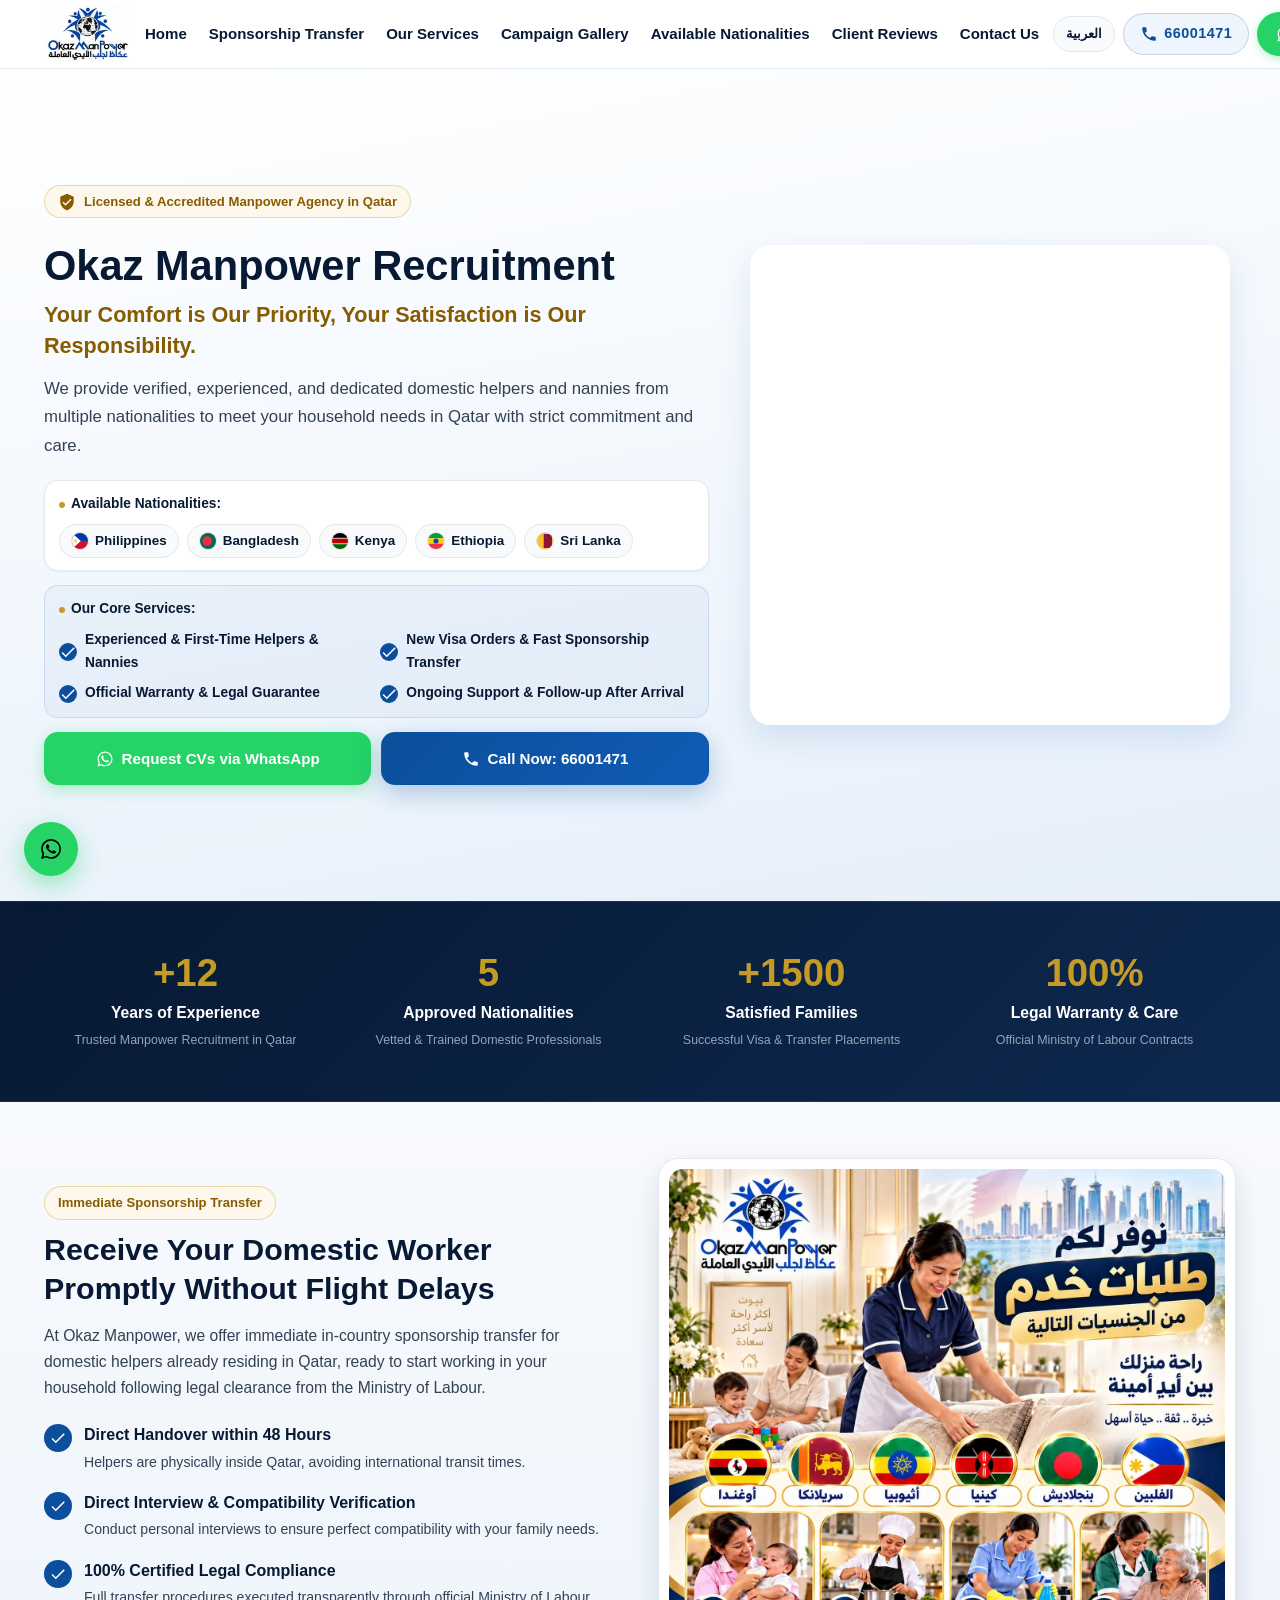
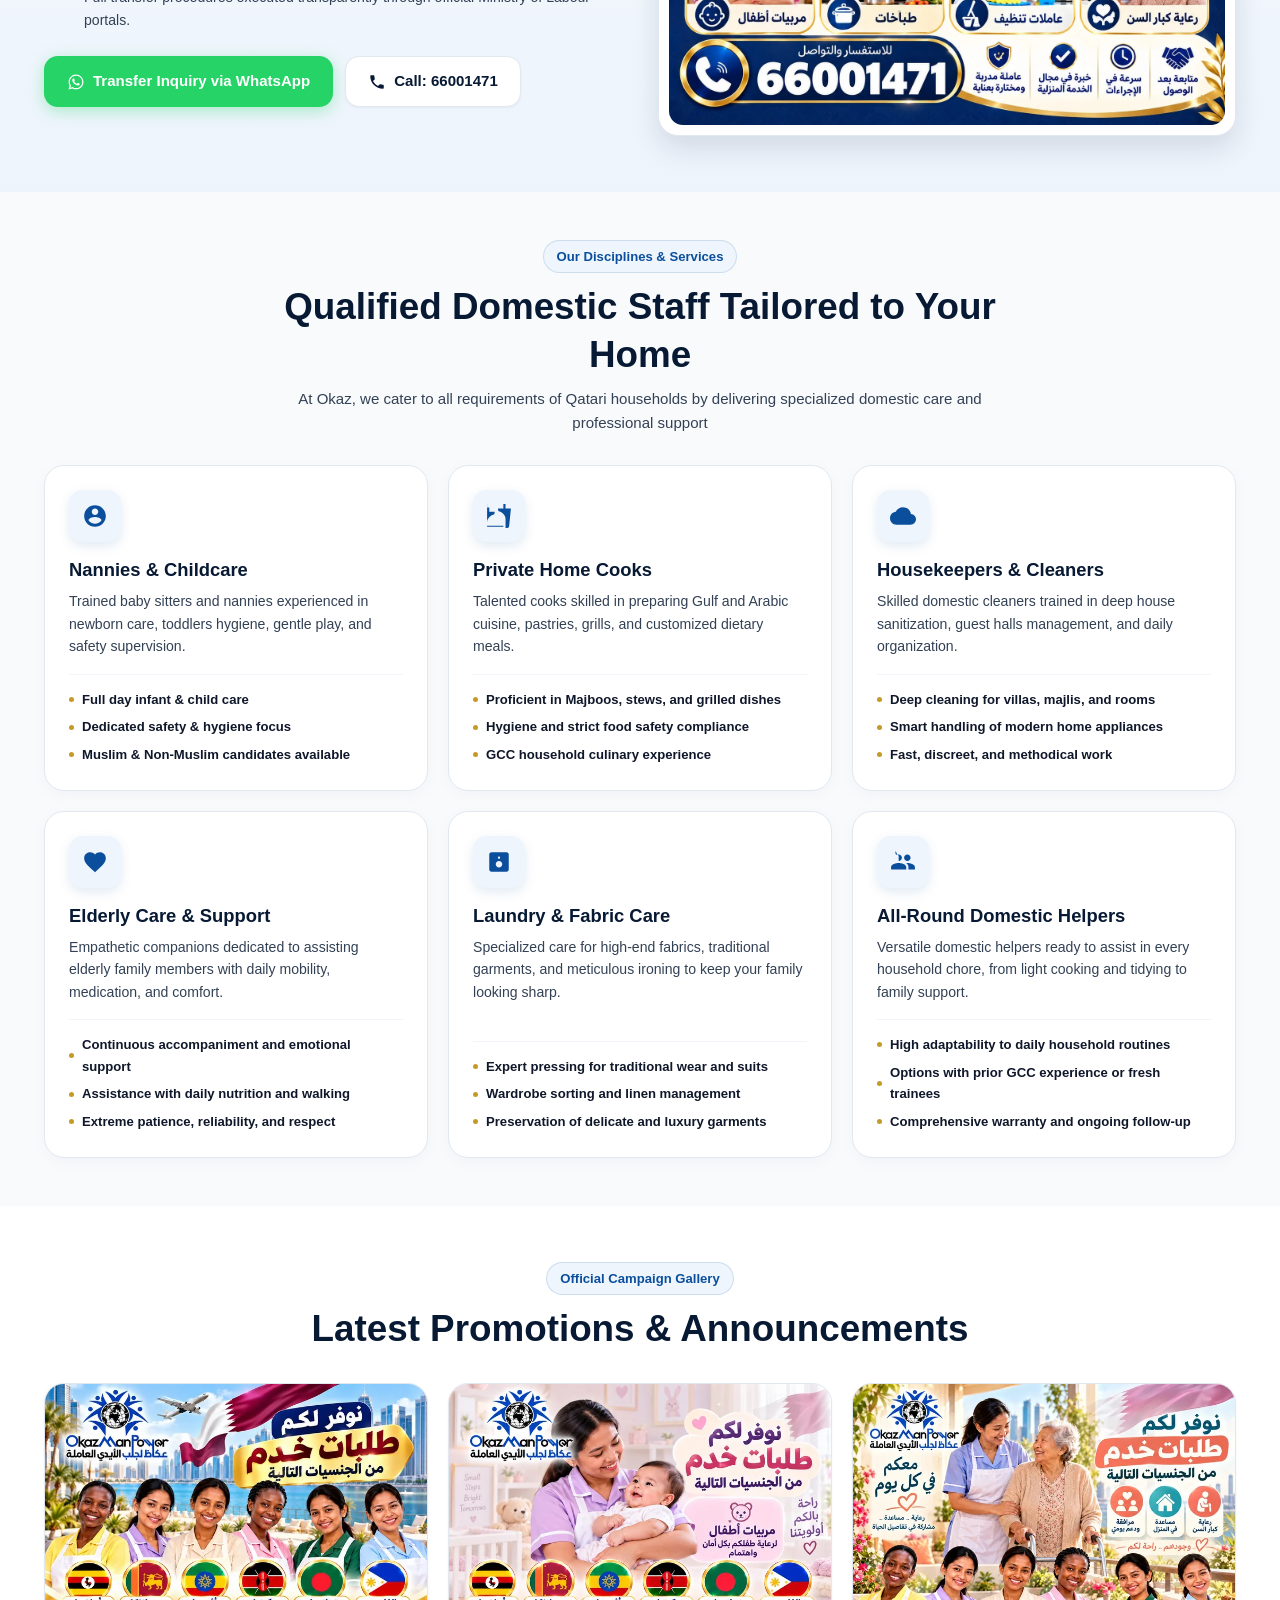
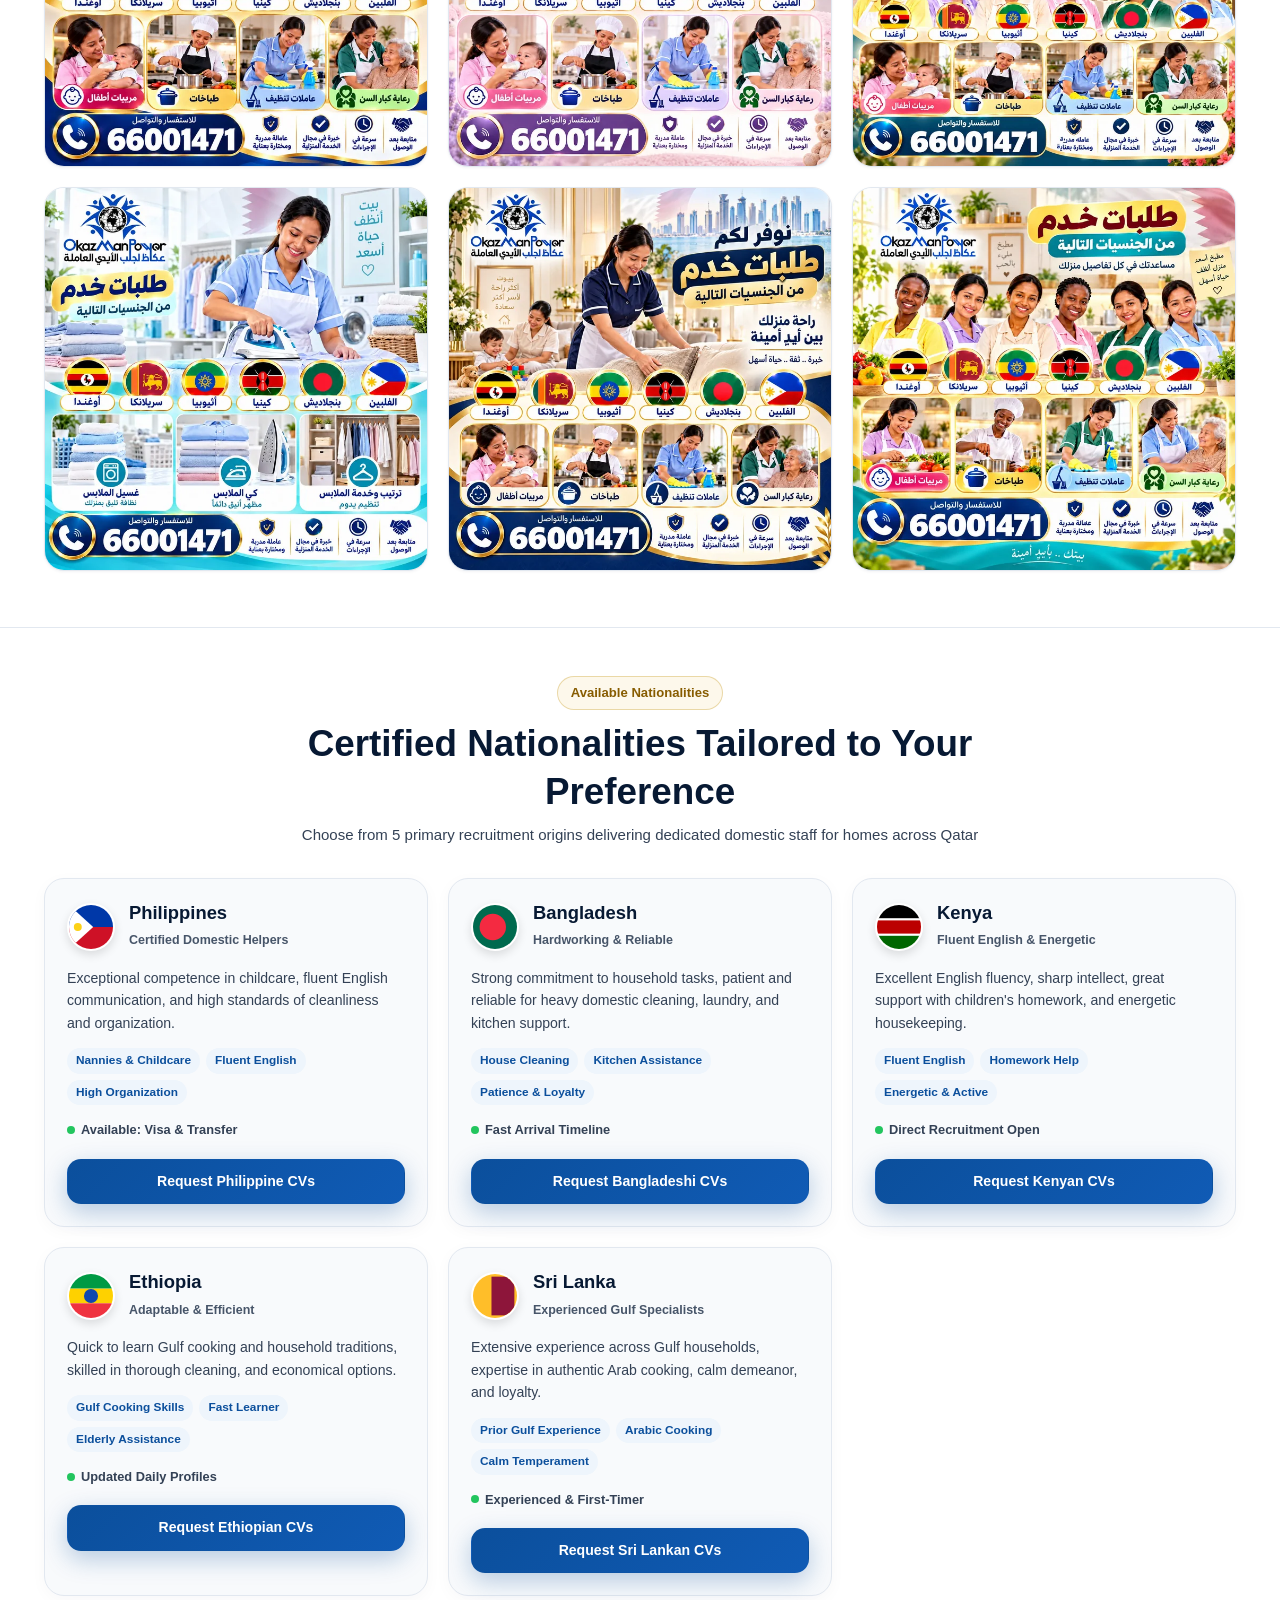
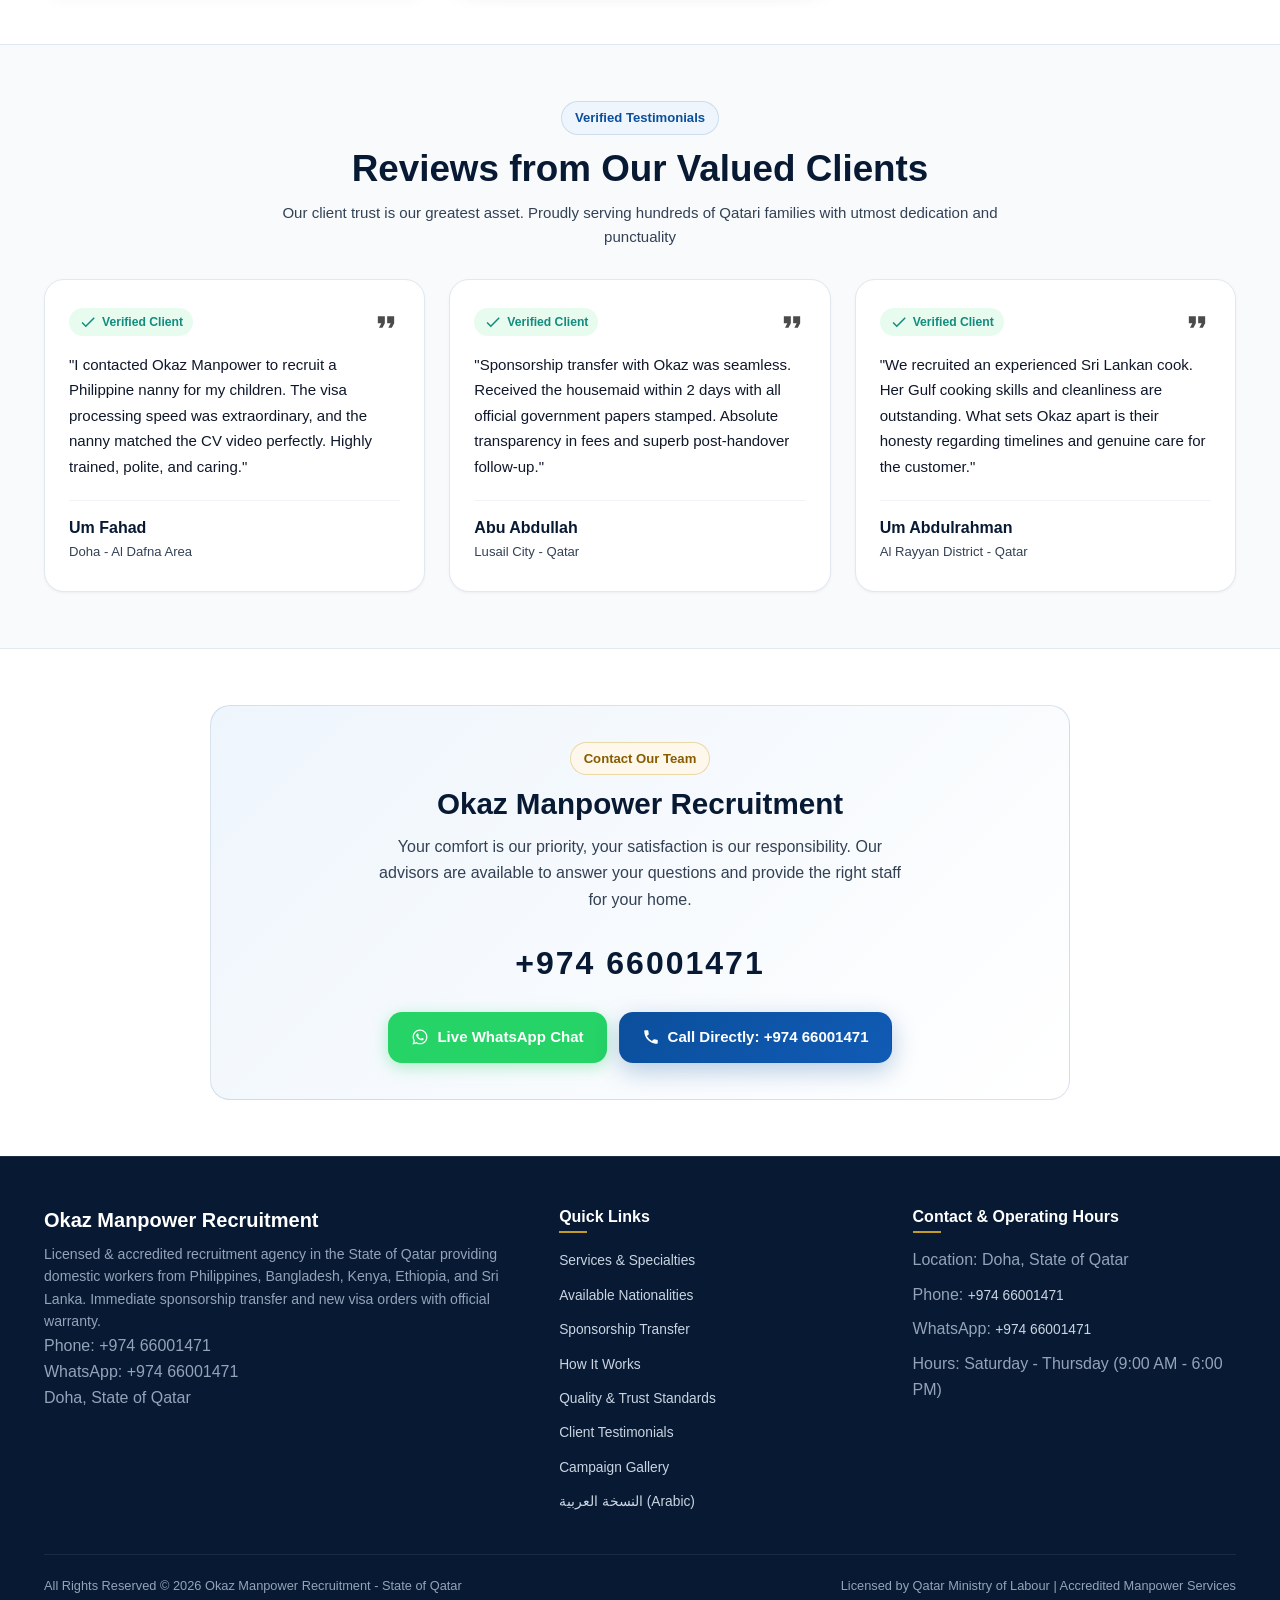
==== commit 9e5cec52: "feat: update working hours to 9 AM - 6 PM and simplify client testimonials" ====
--- a/en.html
+++ b/en.html
@@ -69,8 +69,8 @@
     "openingHoursSpecification": {
       "@type": "OpeningHoursSpecification",
       "dayOfWeek": ["Saturday", "Sunday", "Monday", "Tuesday", "Wednesday", "Thursday"],
-      "opens": "08:00",
-      "closes": "21:00"
+      "opens": "09:00",
+      "closes": "18:00"
     },
     "creator": {
       "@type": "Person",
@@ -712,7 +712,7 @@
         <span class="section-badge">
           Verified Testimonials
         </span>
-        <h2>Client Feedback Across the State of Qatar</h2>
+        <h2>Reviews from Our Valued Clients</h2>
         <p>Our client trust is our greatest asset. Proudly serving hundreds of Qatari families with utmost dedication and punctuality</p>
       </div>
 
@@ -729,7 +729,7 @@
             "I contacted Okaz Manpower to recruit a Philippine nanny for my children. The visa processing speed was extraordinary, and the nanny matched the CV video perfectly. Highly trained, polite, and caring."
           </div>
           <div class="testimonial-author">
-            <div class="author-name">Um Mubarak Al-Hajri</div>
+            <div class="author-name">Um Fahad</div>
             <div class="author-location">Doha - Al Dafna Area</div>
           </div>
         </div>
@@ -746,7 +746,7 @@
             "Sponsorship transfer with Okaz was seamless. Received the housemaid within 2 days with all official government papers stamped. Absolute transparency in fees and superb post-handover follow-up."
           </div>
           <div class="testimonial-author">
-            <div class="author-name">Mr. Khalid Al-Kuwari</div>
+            <div class="author-name">Abu Abdullah</div>
             <div class="author-location">Lusail City - Qatar</div>
           </div>
         </div>
@@ -763,7 +763,7 @@
             "We recruited an experienced Sri Lankan cook. Her Gulf cooking skills and cleanliness are outstanding. What sets Okaz apart is their honesty regarding timelines and genuine care for the customer."
           </div>
           <div class="testimonial-author">
-            <div class="author-name">Al-Mansouri Family</div>
+            <div class="author-name">Um Abdulrahman</div>
             <div class="author-location">Al Rayyan District - Qatar</div>
           </div>
         </div>
@@ -844,7 +844,7 @@
             <li>Location: Doha, State of Qatar</li>
             <li>Phone: <a href="tel:+97466001471">+974 66001471</a></li>
             <li>WhatsApp: <a href="https://wa.me/97466001471">+974 66001471</a></li>
-            <li>Hours: Saturday - Thursday (8:00 AM - 9:00 PM)</li>
+            <li>Hours: Saturday - Thursday (9:00 AM - 6:00 PM)</li>
           </ul>
         </div>
       </div>
